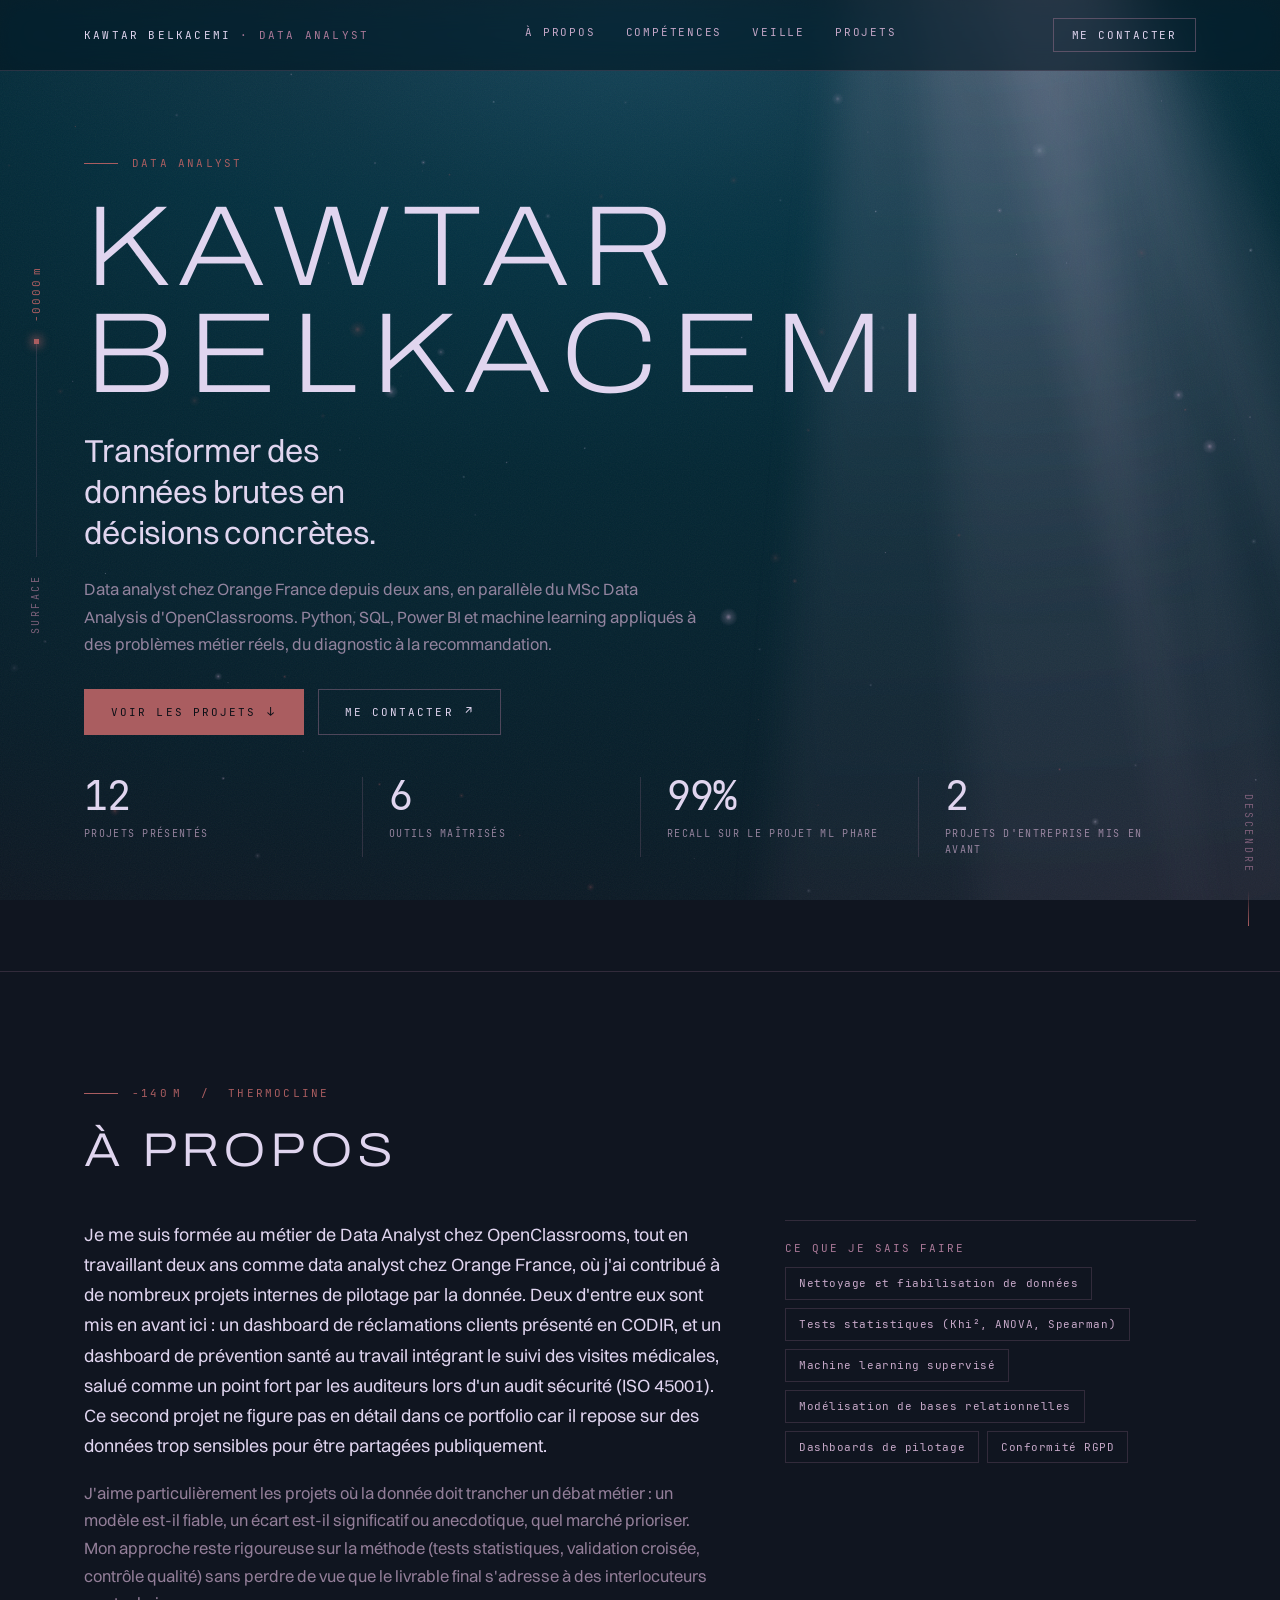
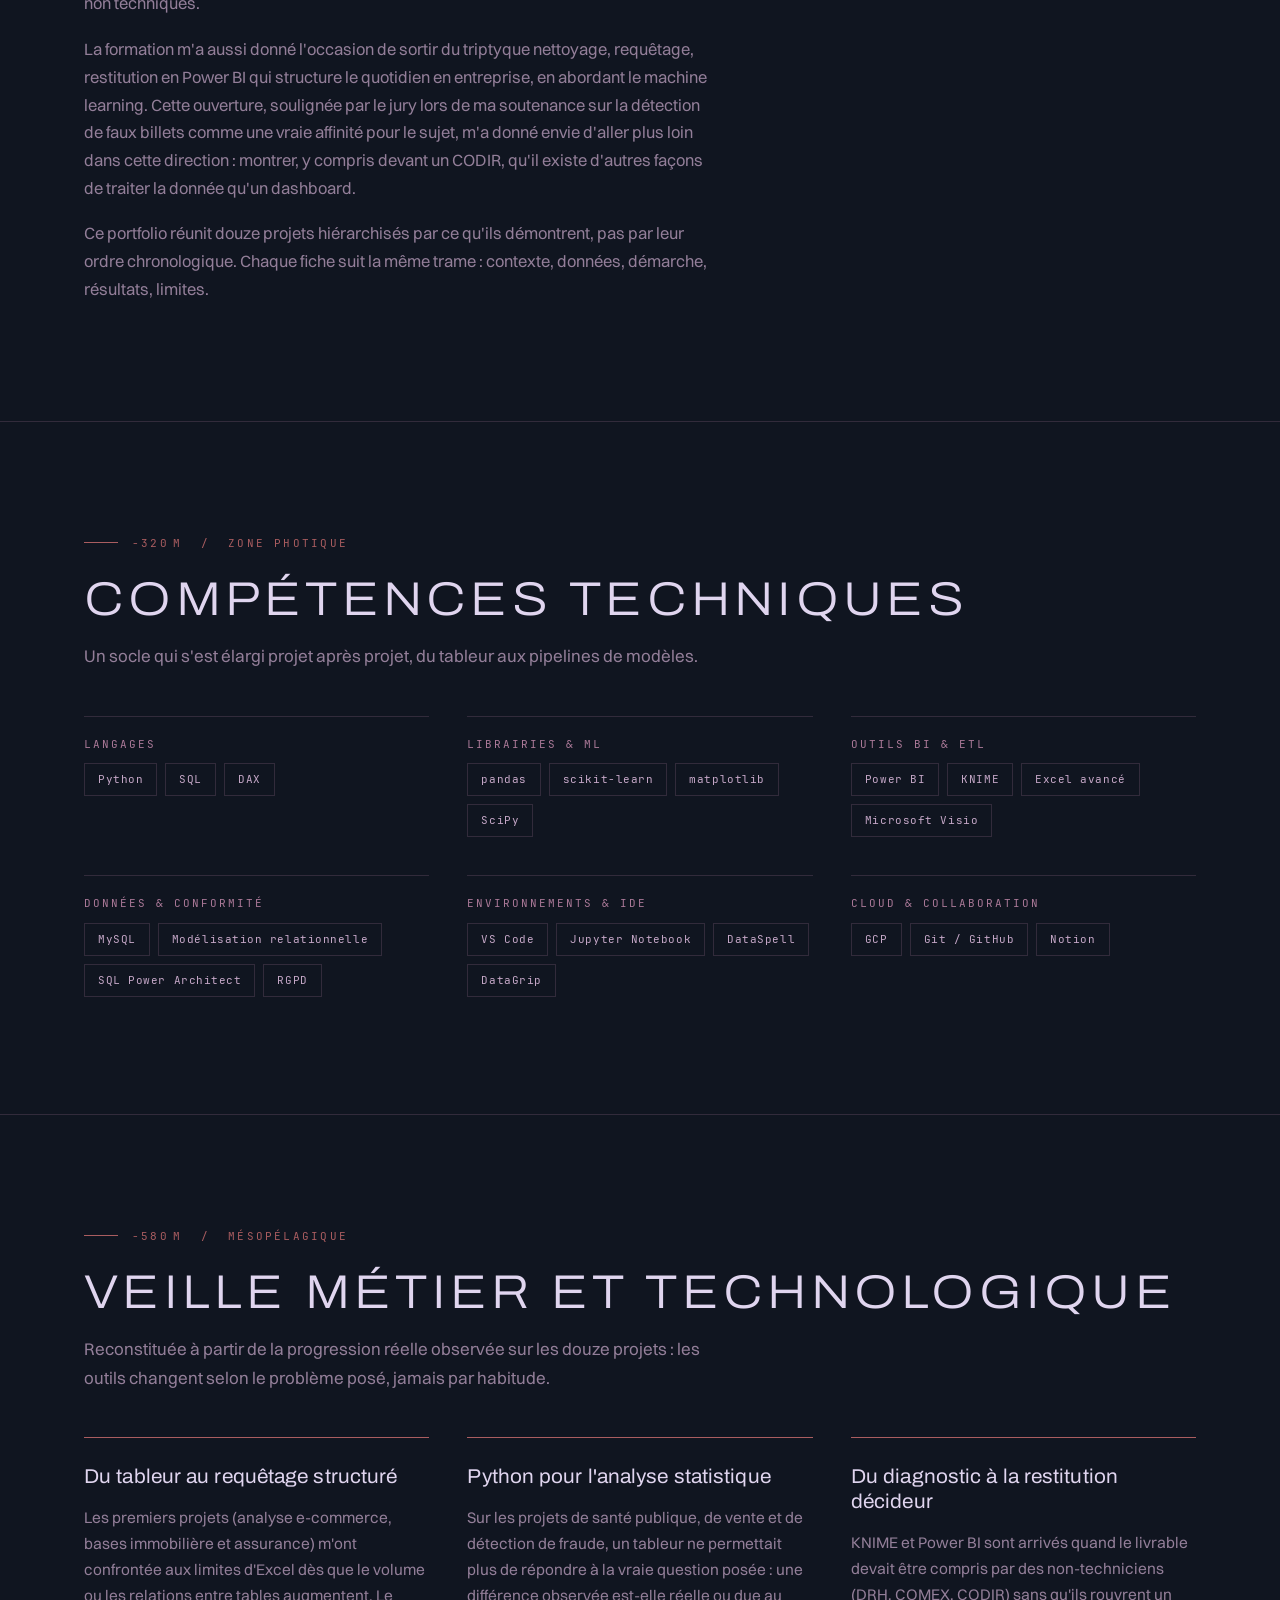
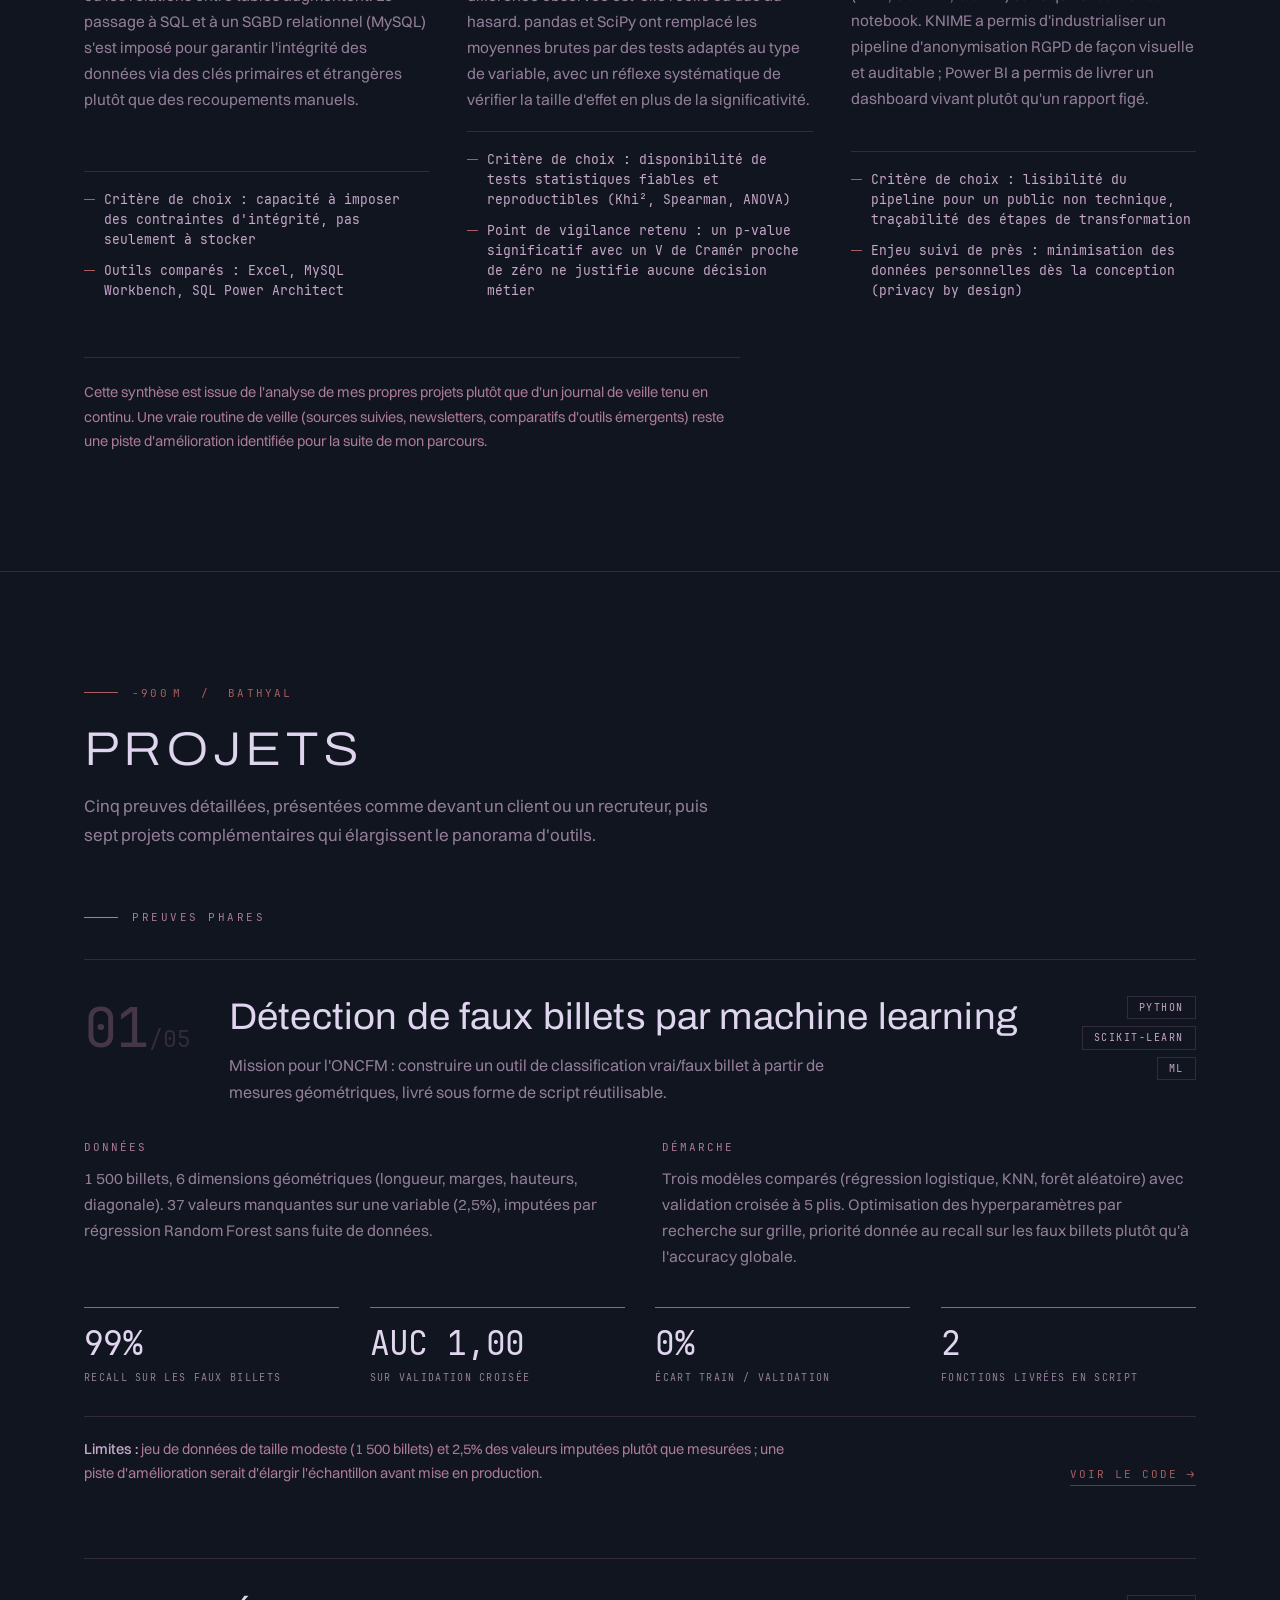
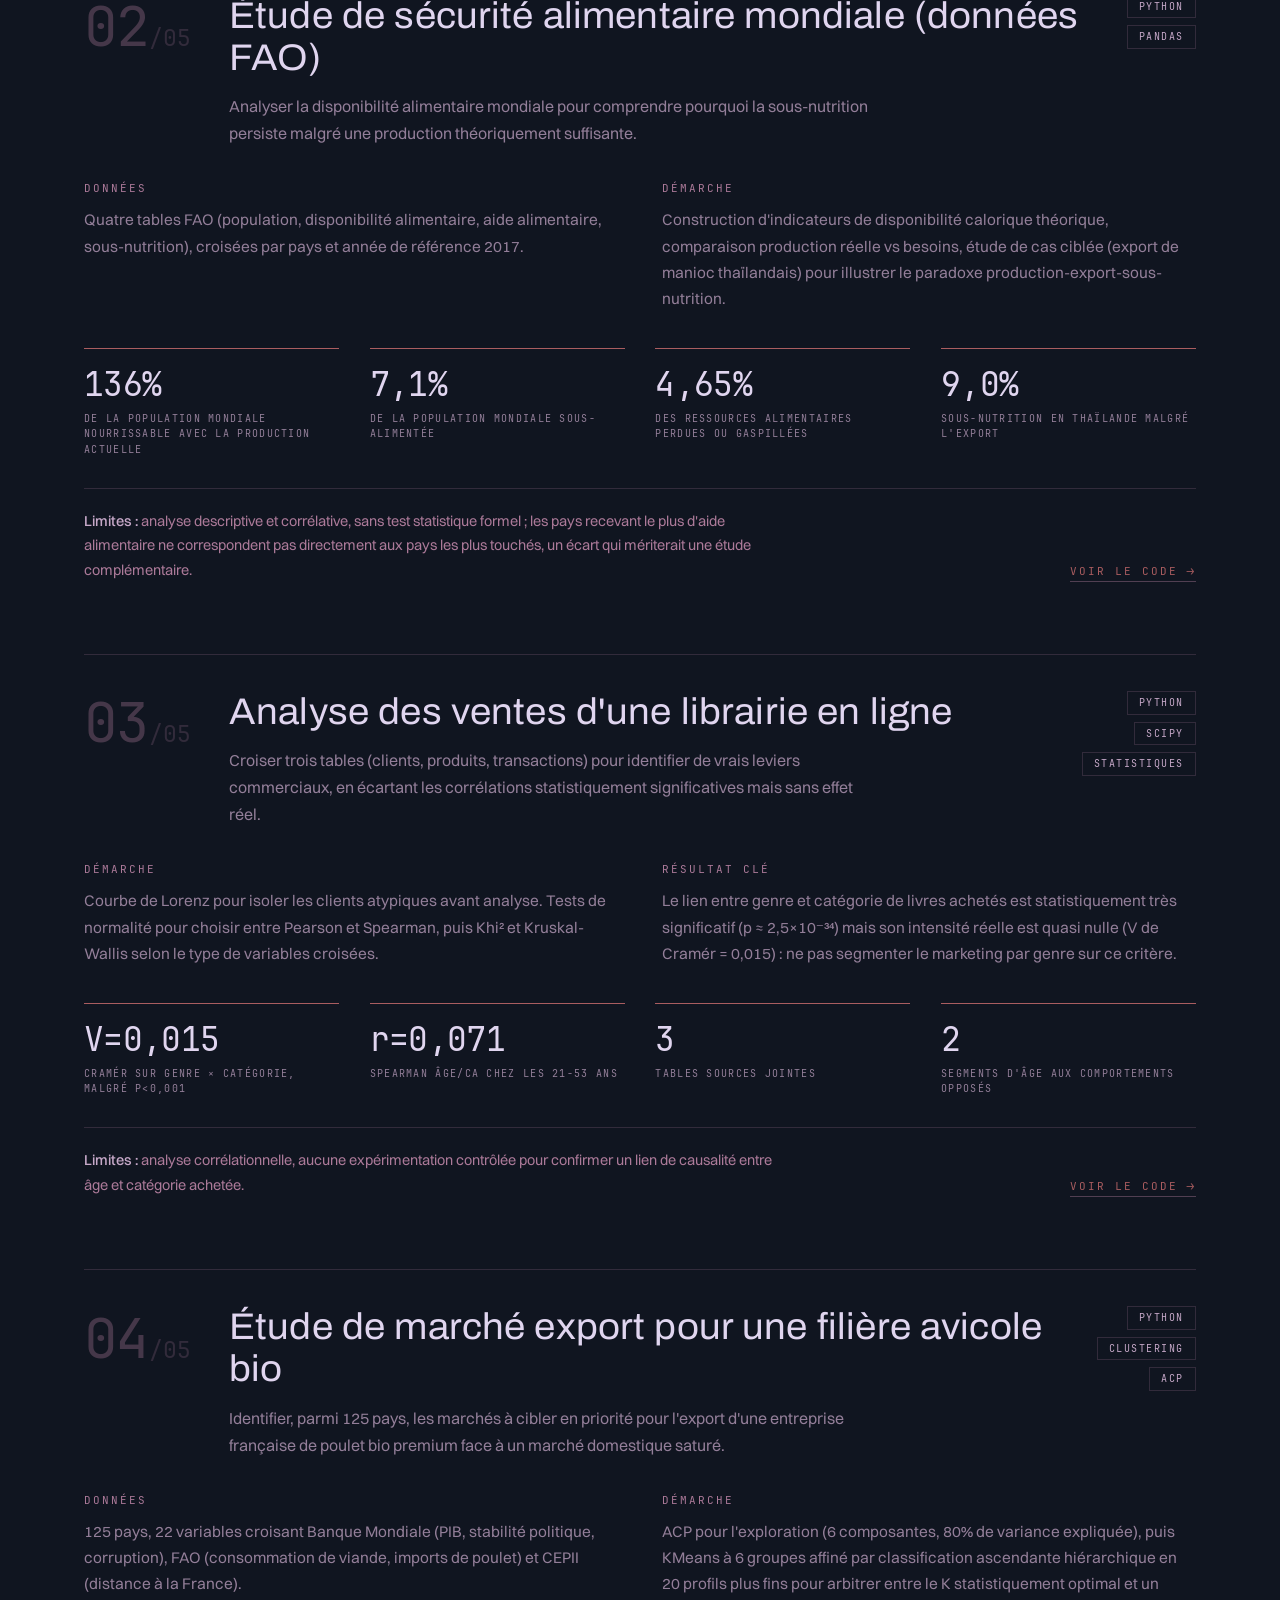
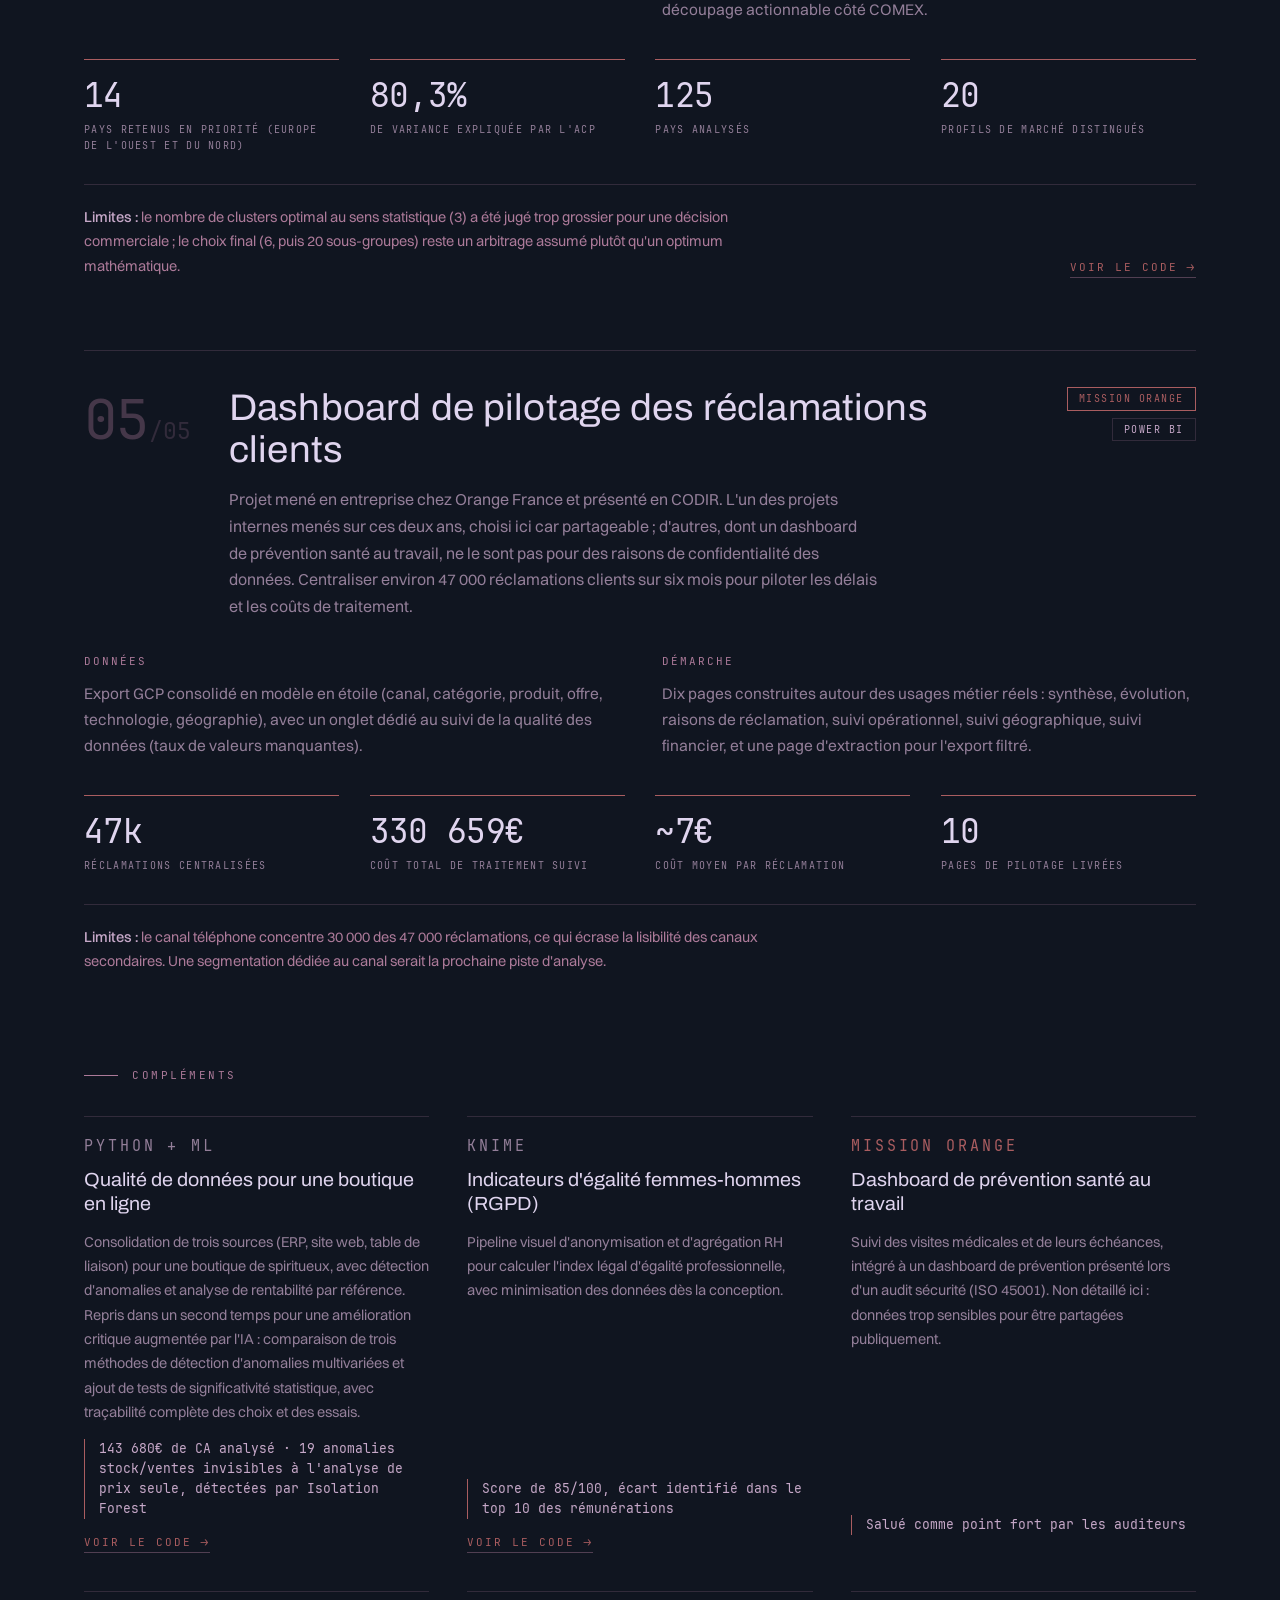
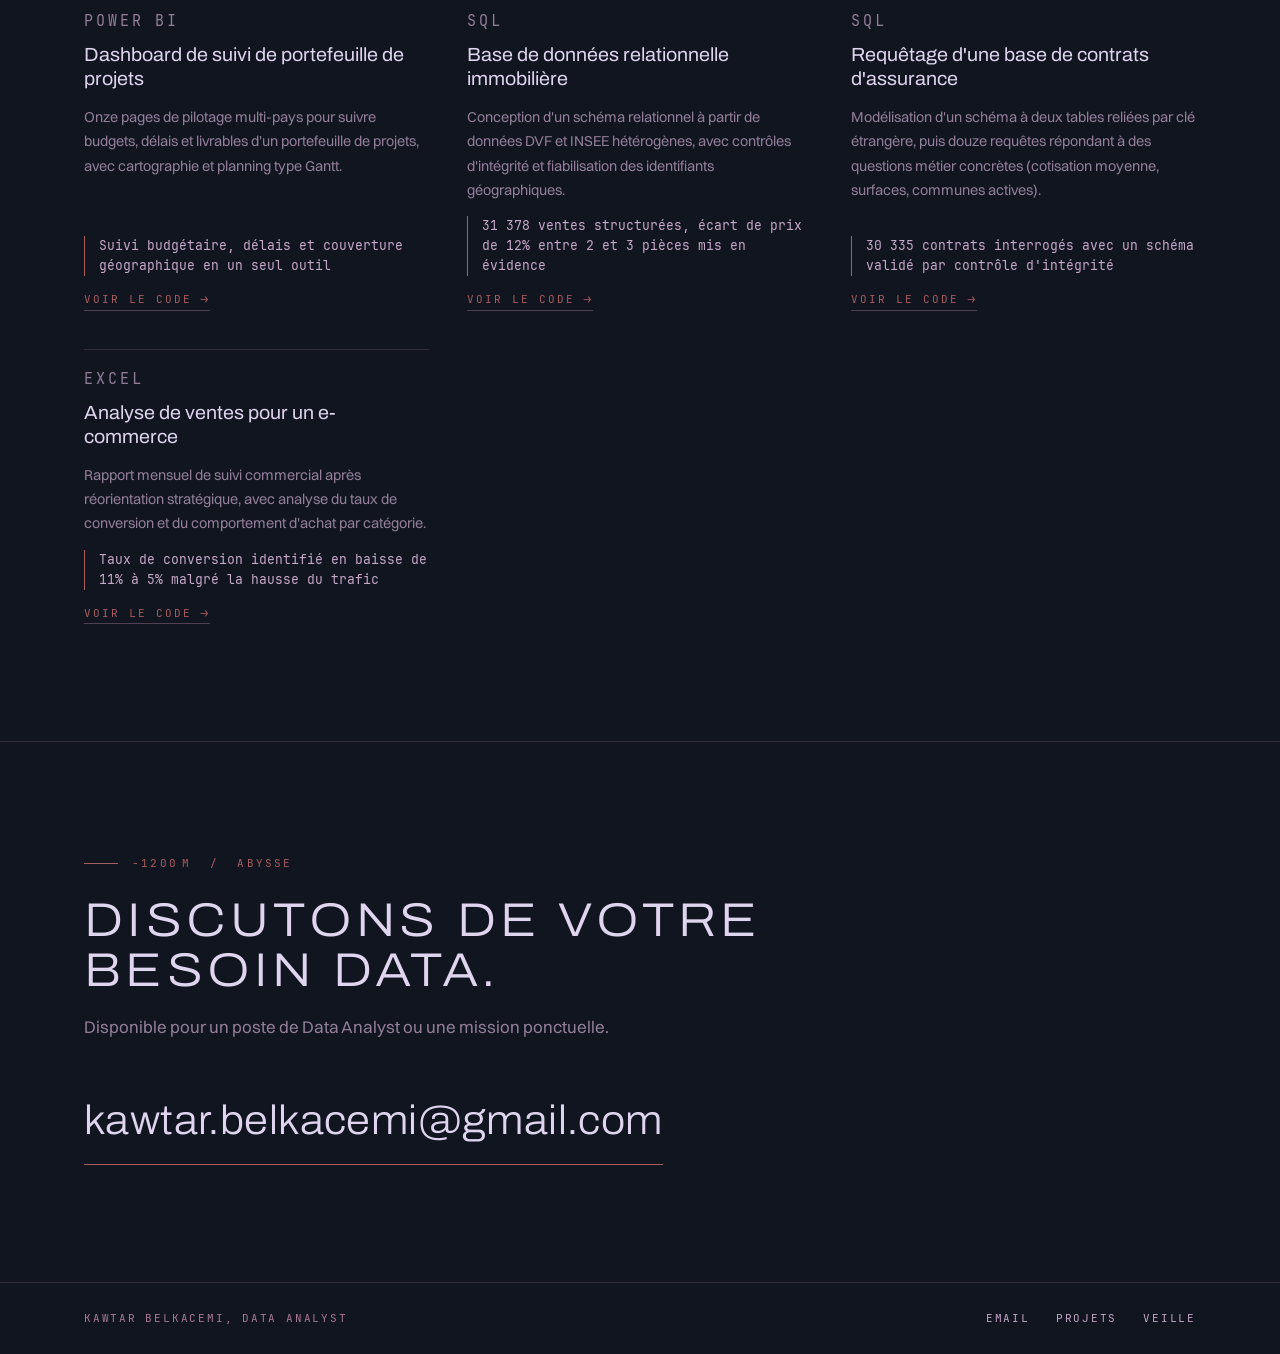
==== index.html @ fd69c5bb "Aligner le decompte : douze projets partout Co-Authored-By: Claude Opus 5 <noreply@anthropic.com>" ====
<!doctype html>
<html lang="fr">
<head>
<meta charset="utf-8">
<meta name="viewport" content="width=device-width, initial-scale=1">
<title>Kawtar Belkacemi — Data Analyst</title>
<meta name="description" content="Portfolio de Kawtar Belkacemi, Data Analyst. Douze projets, de l'analyse exploratoire au machine learning, avec démarche, résultats et veille technologique.">
<meta name="theme-color" content="#032633">
<link rel="preconnect" href="https://fonts.googleapis.com">
<link rel="preconnect" href="https://fonts.gstatic.com" crossorigin>
<link rel="stylesheet" href="https://fonts.googleapis.com/css2?family=Archivo:wdth,wght@62..125,100..900&display=swap">
<link rel="stylesheet" href="style.css">
</head>
<body>

<a class="skip" href="#contenu">Aller au contenu</a>

<canvas id="drift" aria-hidden="true"></canvas>
<div class="veil" aria-hidden="true"></div>

<aside class="rail" aria-hidden="true">
  <span class="rail-depth" id="railDepth">−0000&thinsp;m</span>
  <span class="rail-track"><span class="rail-fill" id="railFill"></span></span>
  <span class="rail-zone" id="railZone">Surface</span>
</aside>

<header class="nav">
  <div class="wrap">
    <a class="brand" href="#top">Kawtar Belkacemi <span>· Data Analyst</span></a>
    <nav class="links" aria-label="Sections">
      <a href="#apropos">À propos</a>
      <a href="#competences">Compétences</a>
      <a href="#veille">Veille</a>
      <a href="#projets">Projets</a>
    </nav>
    <a class="nav-cta" href="mailto:kawtar.belkacemi@gmail.com">Me contacter</a>
  </div>
</header>

<main id="contenu">

  <!-- ————————————————————————————— SURFACE ————————————————————————————— -->
  <section class="hero" id="top" data-depth="0" data-zone="Surface">
    <div class="wrap">
      <p class="eyebrow"><span class="tick"></span>Data Analyst</p>
      <h1>
        <span class="h1-name" aria-hidden="true"><em>Kawtar</em><em>Belkacemi</em></span>
        <span class="sr-only">Kawtar Belkacemi — </span>
        <span class="h1-claim">Transformer des données brutes en décisions concrètes.</span>
      </h1>
      <p class="sub">Data analyst chez Orange France depuis deux ans, en parallèle du MSc Data Analysis d'OpenClassrooms. Python, SQL, Power BI et machine learning appliqués à des problèmes métier réels, du diagnostic à la recommandation.</p>
      <div class="hero-actions">
        <a class="btn-primary" href="#projets">Voir les projets</a>
        <a class="btn-secondary" href="mailto:kawtar.belkacemi@gmail.com">Me contacter</a>
      </div>
      <ul class="hero-meta">
        <li class="stat"><b>12</b><span>Projets présentés</span></li>
        <li class="stat"><b>6</b><span>Outils maîtrisés</span></li>
        <li class="stat"><b>99%</b><span>Recall sur le projet ML phare</span></li>
        <li class="stat"><b>2</b><span>Projets d'entreprise mis en avant</span></li>
      </ul>
    </div>
    <span class="scroll-hint" aria-hidden="true">Descendre</span>
  </section>

  <!-- ————————————————————————————— −140 m ————————————————————————————— -->
  <section id="apropos" data-depth="140" data-zone="Thermocline">
    <div class="wrap">
      <div class="section-head reveal">
        <p class="eyebrow"><span class="tick"></span>−140&thinsp;m &nbsp;/&nbsp; Thermocline</p>
        <h2>À propos</h2>
      </div>
      <div class="about-grid">
        <div class="about-text reveal">
          <p>Je me suis formée au métier de Data Analyst chez OpenClassrooms, tout en travaillant deux ans comme data analyst chez Orange France, où j'ai contribué à de nombreux projets internes de pilotage par la donnée. Deux d'entre eux sont mis en avant ici : un dashboard de réclamations clients présenté en CODIR, et un dashboard de prévention santé au travail intégrant le suivi des visites médicales, salué comme un point fort par les auditeurs lors d'un audit sécurité (ISO 45001). Ce second projet ne figure pas en détail dans ce portfolio car il repose sur des données trop sensibles pour être partagées publiquement.</p>
          <p>J'aime particulièrement les projets où la donnée doit trancher un débat métier : un modèle est-il fiable, un écart est-il significatif ou anecdotique, quel marché prioriser. Mon approche reste rigoureuse sur la méthode (tests statistiques, validation croisée, contrôle qualité) sans perdre de vue que le livrable final s'adresse à des interlocuteurs non techniques.</p>
          <p>La formation m'a aussi donné l'occasion de sortir du triptyque nettoyage, requêtage, restitution en Power BI qui structure le quotidien en entreprise, en abordant le machine learning. Cette ouverture, soulignée par le jury lors de ma soutenance sur la détection de faux billets comme une vraie affinité pour le sujet, m'a donné envie d'aller plus loin dans cette direction : montrer, y compris devant un CODIR, qu'il existe d'autres façons de traiter la donnée qu'un dashboard.</p>
          <p>Ce portfolio réunit douze projets hiérarchisés par ce qu'ils démontrent, pas par leur ordre chronologique. Chaque fiche suit la même trame : contexte, données, démarche, résultats, limites.</p>
        </div>
        <div class="about-aside reveal">
          <h3 class="mono-label">Ce que je sais faire</h3>
          <ul class="tag-list">
            <li>Nettoyage et fiabilisation de données</li>
            <li>Tests statistiques (Khi², ANOVA, Spearman)</li>
            <li>Machine learning supervisé</li>
            <li>Modélisation de bases relationnelles</li>
            <li>Dashboards de pilotage</li>
            <li>Conformité RGPD</li>
          </ul>
        </div>
      </div>
    </div>
  </section>

  <!-- ————————————————————————————— −320 m ————————————————————————————— -->
  <section id="competences" data-depth="320" data-zone="Zone photique">
    <div class="wrap">
      <div class="section-head reveal">
        <p class="eyebrow"><span class="tick"></span>−320&thinsp;m &nbsp;/&nbsp; Zone photique</p>
        <h2>Compétences techniques</h2>
        <p class="lede">Un socle qui s'est élargi projet après projet, du tableur aux pipelines de modèles.</p>
      </div>
      <div class="skill-grid">
        <div class="skill-group reveal">
          <h3 class="mono-label">Langages</h3>
          <ul class="tag-list"><li>Python</li><li>SQL</li><li>DAX</li></ul>
        </div>
        <div class="skill-group reveal">
          <h3 class="mono-label">Librairies &amp; ML</h3>
          <ul class="tag-list"><li>pandas</li><li>scikit-learn</li><li>matplotlib</li><li>SciPy</li></ul>
        </div>
        <div class="skill-group reveal">
          <h3 class="mono-label">Outils BI &amp; ETL</h3>
          <ul class="tag-list"><li>Power BI</li><li>KNIME</li><li>Excel avancé</li><li>Microsoft Visio</li></ul>
        </div>
        <div class="skill-group reveal">
          <h3 class="mono-label">Données &amp; conformité</h3>
          <ul class="tag-list"><li>MySQL</li><li>Modélisation relationnelle</li><li>SQL Power Architect</li><li>RGPD</li></ul>
        </div>
        <div class="skill-group reveal">
          <h3 class="mono-label">Environnements &amp; IDE</h3>
          <ul class="tag-list"><li>VS Code</li><li>Jupyter Notebook</li><li>DataSpell</li><li>DataGrip</li></ul>
        </div>
        <div class="skill-group reveal">
          <h3 class="mono-label">Cloud &amp; collaboration</h3>
          <ul class="tag-list"><li>GCP</li><li>Git / GitHub</li><li>Notion</li></ul>
        </div>
      </div>
    </div>
  </section>

  <!-- ————————————————————————————— −580 m ————————————————————————————— -->
  <section id="veille" data-depth="580" data-zone="Mésopélagique">
    <div class="wrap">
      <div class="section-head reveal">
        <p class="eyebrow"><span class="tick"></span>−580&thinsp;m &nbsp;/&nbsp; Mésopélagique</p>
        <h2>Veille métier et technologique</h2>
        <p class="lede">Reconstituée à partir de la progression réelle observée sur les douze projets : les outils changent selon le problème posé, jamais par habitude.</p>
      </div>
      <div class="veille-grid">
        <article class="veille-card reveal">
          <h3>Du tableur au requêtage structuré</h3>
          <p>Les premiers projets (analyse e-commerce, bases immobilière et assurance) m'ont confrontée aux limites d'Excel dès que le volume ou les relations entre tables augmentent. Le passage à SQL et à un SGBD relationnel (MySQL) s'est imposé pour garantir l'intégrité des données via des clés primaires et étrangères plutôt que des recoupements manuels.</p>
          <ul>
            <li>Critère de choix : capacité à imposer des contraintes d'intégrité, pas seulement à stocker</li>
            <li>Outils comparés : Excel, MySQL Workbench, SQL Power Architect</li>
          </ul>
        </article>
        <article class="veille-card reveal">
          <h3>Python pour l'analyse statistique</h3>
          <p>Sur les projets de santé publique, de vente et de détection de fraude, un tableur ne permettait plus de répondre à la vraie question posée : une différence observée est-elle réelle ou due au hasard. pandas et SciPy ont remplacé les moyennes brutes par des tests adaptés au type de variable, avec un réflexe systématique de vérifier la taille d'effet en plus de la significativité.</p>
          <ul>
            <li>Critère de choix : disponibilité de tests statistiques fiables et reproductibles (Khi², Spearman, ANOVA)</li>
            <li>Point de vigilance retenu : un p-value significatif avec un V de Cramér proche de zéro ne justifie aucune décision métier</li>
          </ul>
        </article>
        <article class="veille-card reveal">
          <h3>Du diagnostic à la restitution décideur</h3>
          <p>KNIME et Power BI sont arrivés quand le livrable devait être compris par des non-techniciens (DRH, COMEX, CODIR) sans qu'ils rouvrent un notebook. KNIME a permis d'industrialiser un pipeline d'anonymisation RGPD de façon visuelle et auditable ; Power BI a permis de livrer un dashboard vivant plutôt qu'un rapport figé.</p>
          <ul>
            <li>Critère de choix : lisibilité du pipeline pour un public non technique, traçabilité des étapes de transformation</li>
            <li>Enjeu suivi de près : minimisation des données personnelles dès la conception (privacy by design)</li>
          </ul>
        </article>
      </div>
      <p class="veille-note reveal">Cette synthèse est issue de l'analyse de mes propres projets plutôt que d'un journal de veille tenu en continu. Une vraie routine de veille (sources suivies, newsletters, comparatifs d'outils émergents) reste une piste d'amélioration identifiée pour la suite de mon parcours.</p>
    </div>
  </section>

  <!-- ————————————————————————————— −900 m ————————————————————————————— -->
  <section id="projets" data-depth="900" data-zone="Bathyal">
    <div class="wrap">
      <div class="section-head reveal">
        <p class="eyebrow"><span class="tick"></span>−900&thinsp;m &nbsp;/&nbsp; Bathyal</p>
        <h2>Projets</h2>
        <p class="lede">Cinq preuves détaillées, présentées comme devant un client ou un recruteur, puis sept projets complémentaires qui élargissent le panorama d'outils.</p>
      </div>

      <p class="tier-label reveal"><span class="tick"></span>Preuves phares</p>

      <!-- P12 -->
      <article class="proof reveal">
        <header class="proof-head">
          <p class="proof-index">01<span>/05</span></p>
          <div class="proof-title">
            <h3>Détection de faux billets par machine learning</h3>
            <p class="ctx">Mission pour l'ONCFM : construire un outil de classification vrai/faux billet à partir de mesures géométriques, livré sous forme de script réutilisable.</p>
          </div>
          <ul class="badges">
            <li>Python</li><li>scikit-learn</li><li>ML</li>
          </ul>
        </header>
        <div class="proof-body">
          <div class="proof-col">
            <h4 class="mono-label">Données</h4>
            <p>1 500 billets, 6 dimensions géométriques (longueur, marges, hauteurs, diagonale). 37 valeurs manquantes sur une variable (2,5%), imputées par régression Random Forest sans fuite de données.</p>
          </div>
          <div class="proof-col">
            <h4 class="mono-label">Démarche</h4>
            <p>Trois modèles comparés (régression logistique, KNN, forêt aléatoire) avec validation croisée à 5 plis. Optimisation des hyperparamètres par recherche sur grille, priorité donnée au recall sur les faux billets plutôt qu'à l'accuracy globale.</p>
          </div>
        </div>
        <ul class="stat-row">
          <li class="stat"><b>99%</b><span>Recall sur les faux billets</span></li>
          <li class="stat"><b>AUC 1,00</b><span>Sur validation croisée</span></li>
          <li class="stat"><b>0%</b><span>Écart train / validation</span></li>
          <li class="stat"><b>2</b><span>Fonctions livrées en script</span></li>
        </ul>
        <footer class="proof-foot">
          <p class="limits-line"><strong>Limites :</strong> jeu de données de taille modeste (1 500 billets) et 2,5% des valeurs imputées plutôt que mesurées ; une piste d'amélioration serait d'élargir l'échantillon avant mise en production.</p>
          <a class="code-link" href="https://github.com/ArtemisKaldwin/data-analyst-projects/tree/main/p12-detection-faux-billets" target="_blank" rel="noopener">Voir le code</a>
        </footer>
      </article>

      <!-- P4 -->
      <article class="proof reveal">
        <header class="proof-head">
          <p class="proof-index">02<span>/05</span></p>
          <div class="proof-title">
            <h3>Étude de sécurité alimentaire mondiale (données FAO)</h3>
            <p class="ctx">Analyser la disponibilité alimentaire mondiale pour comprendre pourquoi la sous-nutrition persiste malgré une production théoriquement suffisante.</p>
          </div>
          <ul class="badges">
            <li>Python</li><li>pandas</li>
          </ul>
        </header>
        <div class="proof-body">
          <div class="proof-col">
            <h4 class="mono-label">Données</h4>
            <p>Quatre tables FAO (population, disponibilité alimentaire, aide alimentaire, sous-nutrition), croisées par pays et année de référence 2017.</p>
          </div>
          <div class="proof-col">
            <h4 class="mono-label">Démarche</h4>
            <p>Construction d'indicateurs de disponibilité calorique théorique, comparaison production réelle vs besoins, étude de cas ciblée (export de manioc thaïlandais) pour illustrer le paradoxe production-export-sous-nutrition.</p>
          </div>
        </div>
        <ul class="stat-row">
          <li class="stat"><b>136%</b><span>De la population mondiale nourrissable avec la production actuelle</span></li>
          <li class="stat"><b>7,1%</b><span>De la population mondiale sous-alimentée</span></li>
          <li class="stat"><b>4,65%</b><span>Des ressources alimentaires perdues ou gaspillées</span></li>
          <li class="stat"><b>9,0%</b><span>Sous-nutrition en Thaïlande malgré l'export</span></li>
        </ul>
        <footer class="proof-foot">
          <p class="limits-line"><strong>Limites :</strong> analyse descriptive et corrélative, sans test statistique formel ; les pays recevant le plus d'aide alimentaire ne correspondent pas directement aux pays les plus touchés, un écart qui mériterait une étude complémentaire.</p>
          <a class="code-link" href="https://github.com/ArtemisKaldwin/data-analyst-projects/tree/main/p04-etude-sante-publique" target="_blank" rel="noopener">Voir le code</a>
        </footer>
      </article>

      <!-- P9 -->
      <article class="proof reveal">
        <header class="proof-head">
          <p class="proof-index">03<span>/05</span></p>
          <div class="proof-title">
            <h3>Analyse des ventes d'une librairie en ligne</h3>
            <p class="ctx">Croiser trois tables (clients, produits, transactions) pour identifier de vrais leviers commerciaux, en écartant les corrélations statistiquement significatives mais sans effet réel.</p>
          </div>
          <ul class="badges">
            <li>Python</li><li>SciPy</li><li>Statistiques</li>
          </ul>
        </header>
        <div class="proof-body">
          <div class="proof-col">
            <h4 class="mono-label">Démarche</h4>
            <p>Courbe de Lorenz pour isoler les clients atypiques avant analyse. Tests de normalité pour choisir entre Pearson et Spearman, puis Khi² et Kruskal-Wallis selon le type de variables croisées.</p>
          </div>
          <div class="proof-col">
            <h4 class="mono-label">Résultat clé</h4>
            <p>Le lien entre genre et catégorie de livres achetés est statistiquement très significatif (p ≈ 2,5×10⁻³⁴) mais son intensité réelle est quasi nulle (V de Cramér = 0,015) : ne pas segmenter le marketing par genre sur ce critère.</p>
          </div>
        </div>
        <ul class="stat-row">
          <li class="stat"><b>V=0,015</b><span>Cramér sur genre × catégorie, malgré p&lt;0,001</span></li>
          <li class="stat"><b>r=0,071</b><span>Spearman âge/CA chez les 21-53 ans</span></li>
          <li class="stat"><b>3</b><span>Tables sources jointes</span></li>
          <li class="stat"><b>2</b><span>Segments d'âge aux comportements opposés</span></li>
        </ul>
        <footer class="proof-foot">
          <p class="limits-line"><strong>Limites :</strong> analyse corrélationnelle, aucune expérimentation contrôlée pour confirmer un lien de causalité entre âge et catégorie achetée.</p>
          <a class="code-link" href="https://github.com/ArtemisKaldwin/data-analyst-projects/tree/main/p09-ventes-librairie" target="_blank" rel="noopener">Voir le code</a>
        </footer>
      </article>

      <!-- P11 -->
      <article class="proof reveal">
        <header class="proof-head">
          <p class="proof-index">04<span>/05</span></p>
          <div class="proof-title">
            <h3>Étude de marché export pour une filière avicole bio</h3>
            <p class="ctx">Identifier, parmi 125 pays, les marchés à cibler en priorité pour l'export d'une entreprise française de poulet bio premium face à un marché domestique saturé.</p>
          </div>
          <ul class="badges">
            <li>Python</li><li>Clustering</li><li>ACP</li>
          </ul>
        </header>
        <div class="proof-body">
          <div class="proof-col">
            <h4 class="mono-label">Données</h4>
            <p>125 pays, 22 variables croisant Banque Mondiale (PIB, stabilité politique, corruption), FAO (consommation de viande, imports de poulet) et CEPII (distance à la France).</p>
          </div>
          <div class="proof-col">
            <h4 class="mono-label">Démarche</h4>
            <p>ACP pour l'exploration (6 composantes, 80% de variance expliquée), puis KMeans à 6 groupes affiné par classification ascendante hiérarchique en 20 profils plus fins pour arbitrer entre le K statistiquement optimal et un découpage actionnable côté COMEX.</p>
          </div>
        </div>
        <ul class="stat-row">
          <li class="stat"><b>14</b><span>Pays retenus en priorité (Europe de l'Ouest et du Nord)</span></li>
          <li class="stat"><b>80,3%</b><span>De variance expliquée par l'ACP</span></li>
          <li class="stat"><b>125</b><span>Pays analysés</span></li>
          <li class="stat"><b>20</b><span>Profils de marché distingués</span></li>
        </ul>
        <footer class="proof-foot">
          <p class="limits-line"><strong>Limites :</strong> le nombre de clusters optimal au sens statistique (3) a été jugé trop grossier pour une décision commerciale ; le choix final (6, puis 20 sous-groupes) reste un arbitrage assumé plutôt qu'un optimum mathématique.</p>
          <a class="code-link" href="https://github.com/ArtemisKaldwin/data-analyst-projects/tree/main/p11-etude-marche-export" target="_blank" rel="noopener">Voir le code</a>
        </footer>
      </article>

      <!-- P10 -->
      <article class="proof reveal">
        <header class="proof-head">
          <p class="proof-index">05<span>/05</span></p>
          <div class="proof-title">
            <h3>Dashboard de pilotage des réclamations clients</h3>
            <p class="ctx">Projet mené en entreprise chez Orange France et présenté en CODIR. L'un des projets internes menés sur ces deux ans, choisi ici car partageable ; d'autres, dont un dashboard de prévention santé au travail, ne le sont pas pour des raisons de confidentialité des données. Centraliser environ 47 000 réclamations clients sur six mois pour piloter les délais et les coûts de traitement.</p>
          </div>
          <ul class="badges">
            <li class="pro">Mission Orange</li><li>Power BI</li>
          </ul>
        </header>
        <div class="proof-body">
          <div class="proof-col">
            <h4 class="mono-label">Données</h4>
            <p>Export GCP consolidé en modèle en étoile (canal, catégorie, produit, offre, technologie, géographie), avec un onglet dédié au suivi de la qualité des données (taux de valeurs manquantes).</p>
          </div>
          <div class="proof-col">
            <h4 class="mono-label">Démarche</h4>
            <p>Dix pages construites autour des usages métier réels : synthèse, évolution, raisons de réclamation, suivi opérationnel, suivi géographique, suivi financier, et une page d'extraction pour l'export filtré.</p>
          </div>
        </div>
        <ul class="stat-row">
          <li class="stat"><b>47k</b><span>Réclamations centralisées</span></li>
          <li class="stat"><b>330 659€</b><span>Coût total de traitement suivi</span></li>
          <li class="stat"><b>~7€</b><span>Coût moyen par réclamation</span></li>
          <li class="stat"><b>10</b><span>Pages de pilotage livrées</span></li>
        </ul>
        <footer class="proof-foot">
          <p class="limits-line"><strong>Limites :</strong> le canal téléphone concentre 30 000 des 47 000 réclamations, ce qui écrase la lisibilité des canaux secondaires. Une segmentation dédiée au canal serait la prochaine piste d'analyse.</p>
        </footer>
      </article>

      <p class="tier-label reveal" style="margin-top:96px"><span class="tick"></span>Compléments</p>

      <div class="compact-grid">

        <article class="compact reveal">
          <p class="compact-tool">Python + ML</p>
          <h4>Qualité de données pour une boutique en ligne</h4>
          <p>Consolidation de trois sources (ERP, site web, table de liaison) pour une boutique de spiritueux, avec détection d'anomalies et analyse de rentabilité par référence. Repris dans un second temps pour une amélioration critique augmentée par l'IA : comparaison de trois méthodes de détection d'anomalies multivariées et ajout de tests de significativité statistique, avec traçabilité complète des choix et des essais.</p>
          <p class="kpi">143 680€ de CA analysé · 19 anomalies stock/ventes invisibles à l'analyse de prix seule, détectées par Isolation Forest</p>
          <a class="code-link" href="https://github.com/ArtemisKaldwin/data-analyst-projects/tree/main/p06-qualite-donnees-boutique" target="_blank" rel="noopener">Voir le code</a>
        </article>

        <article class="compact reveal">
          <p class="compact-tool">KNIME</p>
          <h4>Indicateurs d'égalité femmes-hommes (RGPD)</h4>
          <p>Pipeline visuel d'anonymisation et d'agrégation RH pour calculer l'index légal d'égalité professionnelle, avec minimisation des données dès la conception.</p>
          <p class="kpi">Score de 85/100, écart identifié dans le top 10 des rémunérations</p>
          <a class="code-link" href="https://github.com/ArtemisKaldwin/data-analyst-projects/tree/main/p08-egalite-fh-rgpd" target="_blank" rel="noopener">Voir le code</a>
        </article>

        <article class="compact reveal">
          <p class="compact-tool pro">Mission Orange</p>
          <h4>Dashboard de prévention santé au travail</h4>
          <p>Suivi des visites médicales et de leurs échéances, intégré à un dashboard de prévention présenté lors d'un audit sécurité (ISO 45001). Non détaillé ici : données trop sensibles pour être partagées publiquement.</p>
          <p class="kpi">Salué comme point fort par les auditeurs</p>
        </article>

        <article class="compact reveal">
          <p class="compact-tool">Power BI</p>
          <h4>Dashboard de suivi de portefeuille de projets</h4>
          <p>Onze pages de pilotage multi-pays pour suivre budgets, délais et livrables d'un portefeuille de projets, avec cartographie et planning type Gantt.</p>
          <p class="kpi">Suivi budgétaire, délais et couverture géographique en un seul outil</p>
          <a class="code-link" href="https://github.com/ArtemisKaldwin/data-analyst-projects/tree/main/p07-dashboard-portefeuille-projets" target="_blank" rel="noopener">Voir le code</a>
        </article>

        <article class="compact reveal">
          <p class="compact-tool">SQL</p>
          <h4>Base de données relationnelle immobilière</h4>
          <p>Conception d'un schéma relationnel à partir de données DVF et INSEE hétérogènes, avec contrôles d'intégrité et fiabilisation des identifiants géographiques.</p>
          <p class="kpi">31 378 ventes structurées, écart de prix de 12% entre 2 et 3 pièces mis en évidence</p>
          <a class="code-link" href="https://github.com/ArtemisKaldwin/data-analyst-projects/tree/main/p05-base-immobiliere-sql" target="_blank" rel="noopener">Voir le code</a>
        </article>

        <article class="compact reveal">
          <p class="compact-tool">SQL</p>
          <h4>Requêtage d'une base de contrats d'assurance</h4>
          <p>Modélisation d'un schéma à deux tables reliées par clé étrangère, puis douze requêtes répondant à des questions métier concrètes (cotisation moyenne, surfaces, communes actives).</p>
          <p class="kpi">30 335 contrats interrogés avec un schéma validé par contrôle d'intégrité</p>
          <a class="code-link" href="https://github.com/ArtemisKaldwin/data-analyst-projects/tree/main/p03-requetage-sql-assurance" target="_blank" rel="noopener">Voir le code</a>
        </article>

        <article class="compact reveal">
          <p class="compact-tool">Excel</p>
          <h4>Analyse de ventes pour un e-commerce</h4>
          <p>Rapport mensuel de suivi commercial après réorientation stratégique, avec analyse du taux de conversion et du comportement d'achat par catégorie.</p>
          <p class="kpi">Taux de conversion identifié en baisse de 11% à 5% malgré la hausse du trafic</p>
          <a class="code-link" href="https://github.com/ArtemisKaldwin/data-analyst-projects/tree/main/p02-analyse-ventes-ecommerce" target="_blank" rel="noopener">Voir le code</a>
        </article>

      </div>
    </div>
  </section>

  <!-- ————————————————————————————— −1200 m ————————————————————————————— -->
  <section id="contact" data-depth="1200" data-zone="Abysse">
    <div class="wrap">
      <div class="contact-box reveal">
        <p class="eyebrow"><span class="tick"></span>−1200&thinsp;m &nbsp;/&nbsp; Abysse</p>
        <h2>Discutons de votre besoin data.</h2>
        <p class="lede">Disponible pour un poste de Data Analyst ou une mission ponctuelle.</p>
        <a class="mail-link" href="mailto:kawtar.belkacemi@gmail.com">kawtar.belkacemi@gmail.com</a>
      </div>
    </div>
  </section>

</main>

<footer>
  <div class="wrap">
    <p>Kawtar Belkacemi, Data Analyst</p>
    <div class="foot-links">
      <a href="mailto:kawtar.belkacemi@gmail.com">Email</a>
      <a href="#projets">Projets</a>
      <a href="#veille">Veille</a>
    </div>
  </div>
</footer>

<script src="script.js"></script>
</body>
</html>
---- style.css ----
/* ============================================================================
   Kawtar Belkacemi — Data Analyst
   Direction « Immersion / Descente » : le scroll est une plongée.
   Palette imposée : Daintree, Corbeau, Japan Blush, Tea Towel,
                     Wonder Wish, Italian Villa, Catawba.
   ========================================================================== */

/* ---------- Polices auto-hébergées ---------- */
@font-face{font-family:'Switzer';src:url('fonts/Switzer-Regular.woff2') format('woff2');font-weight:400;font-style:normal;font-display:swap}
@font-face{font-family:'Switzer';src:url('fonts/Switzer-Medium.woff2') format('woff2');font-weight:500;font-style:normal;font-display:swap}
@font-face{font-family:'Switzer';src:url('fonts/Switzer-Semibold.woff2') format('woff2');font-weight:600;font-style:normal;font-display:swap}
@font-face{font-family:'Switzer';src:url('fonts/Switzer-Bold.woff2') format('woff2');font-weight:700;font-style:normal;font-display:swap}
@font-face{font-family:'JetBrains Mono';src:url('fonts/JetBrainsMono-Regular.woff2') format('woff2');font-weight:400;font-style:normal;font-display:swap}

:root{
  /* Palette */
  --surface-water:#032633;
  --abyss:#101520;
  --foam:#E0D5EF;
  --silt:#C6A8C8;
  --anemone:#AC7A99;
  --coral:#AA5D60;
  --rust:#733540;

  /* Dérivées */
  --hairline:rgba(172,122,153,.22);
  --hairline-strong:rgba(172,122,153,.42);
  --silt-dim:rgba(198,168,200,.72);

  /* Typo */
  --display:'Archivo','Switzer',system-ui,sans-serif;
  --body:'Switzer',system-ui,-apple-system,sans-serif;
  --mono:'JetBrains Mono',ui-monospace,SFMono-Regular,Menlo,monospace;

  /* Mise en page */
  --wrap:1240px;
  --gutter:clamp(22px,5vw,72px);

  /* Progression de plongée, 0 en surface → 1 dans l'abysse (pilotée en JS) */
  --dive:0;

  color-scheme:dark;
}

*,*::before,*::after{box-sizing:border-box}

html{
  scroll-behavior:smooth;
  scroll-padding-top:96px;
  -webkit-text-size-adjust:100%;
}

body{
  margin:0;
  background:var(--abyss);
  color:var(--foam);
  font-family:var(--body);
  font-size:16.5px;
  line-height:1.68;
  -webkit-font-smoothing:antialiased;
}

/* ---------- Fond de plongée ---------- */
#drift{
  position:fixed;
  inset:0;
  width:100%;
  height:100%;
  z-index:-1;
  pointer-events:none;
}

.veil{
  position:fixed;
  inset:0;
  z-index:-2;
  pointer-events:none;
  background:
    radial-gradient(115% 72% at 50% -12%, rgba(115,53,64,.22) 0%, rgba(115,53,64,0) 55%),
    radial-gradient(145% 115% at 50% 0%, #07485e 0%, #043445 20%, #032633 46%, #071d29 76%, #101520 100%);
  opacity:calc(1 - .82 * var(--dive));
}

/* Grain — sépare le premium du plat, sans jamais se remarquer */
.veil::after{
  content:"";
  position:absolute;
  inset:0;
  opacity:.055;
  background-image:url("data:image/svg+xml,%3Csvg xmlns='http://www.w3.org/2000/svg' width='180' height='180'%3E%3Cfilter id='n'%3E%3CfeTurbulence type='fractalNoise' baseFrequency='.85' numOctaves='3'/%3E%3C/filter%3E%3Crect width='180' height='180' filter='url(%23n)'/%3E%3C/svg%3E");
}

/* ---------- Utilitaires ---------- */
.wrap{max-width:var(--wrap);margin:0 auto;padding:0 var(--gutter)}

.sr-only{
  position:absolute;width:1px;height:1px;padding:0;margin:-1px;
  overflow:hidden;clip:rect(0 0 0 0);white-space:nowrap;border:0;
}

.skip{
  position:absolute;left:-9999px;top:0;z-index:200;
  background:var(--coral);color:var(--abyss);
  padding:12px 20px;font:400 12px/1 var(--mono);text-decoration:none;
}
.skip:focus{left:16px;top:16px}

:focus-visible{outline:2px solid var(--coral);outline-offset:3px}

.mono-label{
  font:400 10.5px/1 var(--mono);
  letter-spacing:.19em;
  text-transform:uppercase;
  color:var(--anemone);
  margin:0 0 14px;
}

.eyebrow{
  display:flex;align-items:center;gap:14px;
  font:400 10.5px/1 var(--mono);
  letter-spacing:.21em;
  text-transform:uppercase;
  color:var(--coral);
  margin:0 0 26px;
}
.tick{display:inline-block;width:34px;height:1px;background:var(--coral);flex:none}

.lede{
  color:var(--silt-dim);
  font-size:17px;
  max-width:66ch;
  margin:18px 0 0;
}

/* ---------- Rail de profondeur ---------- */
.rail{
  position:fixed;
  left:clamp(18px,2.1vw,40px);
  top:0;
  height:100vh;
  z-index:5;
  display:flex;
  flex-direction:column;
  align-items:center;
  justify-content:center;
  gap:18px;
  pointer-events:none;
}
.rail-depth,.rail-zone{
  writing-mode:vertical-rl;
  transform:rotate(180deg);
  font-family:var(--mono);
  white-space:nowrap;
}
.rail-depth{font-size:11px;letter-spacing:.16em;color:var(--coral)}
.rail-zone{font-size:9.5px;letter-spacing:.26em;text-transform:uppercase;color:rgba(172,122,153,.7)}
.rail-track{
  position:relative;
  width:1px;
  height:24vh;
  background:rgba(172,122,153,.2);
}
.rail-fill{
  position:absolute;top:0;left:0;
  width:1px;
  height:calc(var(--dive) * 100%);
  background:var(--coral);
}
.rail-fill::after{
  content:"";position:absolute;bottom:-3px;left:-2px;
  width:5px;height:5px;background:var(--coral);
  box-shadow:0 0 10px 2px rgba(170,93,96,.75);
}
@media (max-width:1180px){.rail{display:none}}

/* ---------- Navigation ---------- */
.nav{
  position:sticky;top:0;z-index:20;
  background:rgba(6,22,31,.62);
  backdrop-filter:blur(14px) saturate(130%);
  -webkit-backdrop-filter:blur(14px) saturate(130%);
  border-bottom:1px solid var(--hairline);
}
.nav .wrap{
  display:flex;align-items:center;justify-content:space-between;gap:24px;
  height:70px;
}
.brand{
  font:400 11px/1 var(--mono);
  letter-spacing:.2em;
  text-transform:uppercase;
  color:var(--foam);
  text-decoration:none;
  white-space:nowrap;
}
.brand span{color:var(--anemone)}

.links{display:flex;gap:30px}
.links a{
  position:relative;
  font:400 10.5px/1 var(--mono);
  letter-spacing:.17em;
  text-transform:uppercase;
  color:var(--silt);
  text-decoration:none;
  padding-bottom:5px;
  transition:color .25s ease;
}
.links a::after{
  content:"";position:absolute;left:0;bottom:0;
  width:0;height:1px;background:var(--coral);
  transition:width .3s cubic-bezier(.2,.7,.2,1);
}
.links a:hover{color:var(--foam)}
.links a:hover::after{width:100%}
.links a.current{color:var(--foam)}
.links a.current::after{width:100%}

.nav-cta{
  font:400 10.5px/1 var(--mono);
  letter-spacing:.17em;
  text-transform:uppercase;
  color:var(--foam);
  text-decoration:none;
  border:1px solid var(--hairline-strong);
  padding:11px 18px;
  white-space:nowrap;
  transition:background .3s ease,color .3s ease,border-color .3s ease;
}
.nav-cta:hover{background:var(--coral);border-color:var(--coral);color:var(--abyss)}

@media (max-width:860px){
  .links{display:none}
  .nav .wrap{height:62px}
}
/* Sur mobile, la marque et l'appel à l'action ne peuvent pas rester côte à côte
   à pleine taille : les deux sont en white-space:nowrap et poussaient la page. */
@media (max-width:560px){
  .nav .wrap{height:56px;gap:12px}
  .brand{font-size:10px;letter-spacing:.13em}
  .brand span{display:none}
  .nav-cta{padding:9px 12px;font-size:9.5px;letter-spacing:.11em}
}

/* ---------- Sections ---------- */
main{position:relative;z-index:1}

section{padding:clamp(92px,13vh,170px) 0;position:relative}
section:not(.hero)::before{
  content:"";
  position:absolute;top:0;left:0;right:0;
  height:1px;background:var(--hairline);
}

h2{
  font-family:var(--display);
  font-variation-settings:'wdth' 112;
  font-weight:300;
  font-size:clamp(27px,3.7vw,50px);
  letter-spacing:.09em;
  text-transform:uppercase;
  line-height:1.06;
  color:var(--foam);
  margin:0;
}

h3,h4{font-family:var(--display);font-variation-settings:'wdth' 104;font-weight:400;color:var(--foam)}

p{margin:0 0 18px}
p:last-child{margin-bottom:0}

a{color:var(--foam)}

/* ---------- Héro ---------- */
.hero{
  min-height:100svh;
  display:flex;
  flex-direction:column;
  justify-content:center;
  padding-top:clamp(60px,9vh,88px);
  padding-bottom:clamp(86px,12vh,112px);
}
.hero::before{display:none}

.hero h1{margin:0}

.h1-name{
  display:block;
  font-family:var(--display);
  font-variation-settings:'wdth' 116;
  font-weight:200;
  font-size:clamp(38px,9.4vw,114px);
  letter-spacing:clamp(.09em,.85vw,.19em);
  text-transform:uppercase;
  line-height:.94;
  color:var(--foam);
  margin-bottom:clamp(15px,2.5vh,26px);
}
.h1-name em{display:block;font-style:normal}

.h1-claim{
  display:block;
  font-family:var(--body);
  font-weight:400;
  font-size:clamp(20px,2.5vw,32px);
  line-height:1.28;
  letter-spacing:-.005em;
  color:var(--foam);
  max-width:19ch;
}

.sub{
  color:var(--silt-dim);
  max-width:62ch;
  margin:22px 0 0;
  font-size:16.5px;
}

.hero-actions{display:flex;flex-wrap:wrap;gap:14px;margin-top:30px}

.btn-primary,.btn-secondary{
  display:inline-flex;align-items:center;gap:11px;
  font:400 11px/1 var(--mono);
  letter-spacing:.19em;
  text-transform:uppercase;
  text-decoration:none;
  padding:16px 26px;
  transition:background .3s ease,color .3s ease,border-color .3s ease;
}
.btn-primary{background:var(--coral);color:#0b0f16;border:1px solid var(--coral)}
.btn-primary:hover{background:var(--foam);border-color:var(--foam);color:#0b0f16}
.btn-secondary{border:1px solid var(--hairline-strong);color:var(--foam)}
.btn-secondary:hover{border-color:var(--coral);color:var(--coral)}
.btn-primary::after,.btn-secondary::after{content:"↓";font-size:12px;transition:transform .3s ease}
.btn-secondary::after{content:"↗"}
.btn-primary:hover::after{transform:translateY(3px)}
.btn-secondary:hover::after{transform:translate(2px,-2px)}

.hero-meta{
  list-style:none;
  display:grid;
  grid-template-columns:repeat(4,1fr);
  gap:0;
  margin:clamp(30px,4.6vh,48px) 0 0;
  padding:0;
}
.hero-meta .stat{padding:0 26px;border-left:1px solid var(--hairline)}
.hero-meta .stat:first-child{padding-left:0;border-left:0}

.stat b{
  display:block;
  font:400 clamp(24px,3.1vw,40px)/1 var(--mono);
  letter-spacing:-.02em;
  color:var(--foam);
  margin-bottom:10px;
}
.stat span{
  display:block;
  font:400 10px/1.55 var(--mono);
  letter-spacing:.13em;
  text-transform:uppercase;
  color:var(--silt-dim);
}

.scroll-hint{
  position:absolute;
  right:clamp(18px,2.1vw,40px);
  bottom:clamp(26px,5vh,58px);
  writing-mode:vertical-rl;
  font:400 9.5px/1 var(--mono);
  letter-spacing:.3em;
  text-transform:uppercase;
  color:rgba(172,122,153,.65);
  padding-bottom:52px;
}
.scroll-hint::after{
  content:"";
  position:absolute;left:calc(50% - .5px);bottom:0;
  width:1px;height:36px;
  background:linear-gradient(to bottom,rgba(170,93,96,0),var(--coral));
  animation:sink 2.8s cubic-bezier(.5,0,.5,1) infinite;
}
@media (max-width:1180px){.scroll-hint{display:none}}

@keyframes sink{
  0%{transform:translateY(-14px) scaleY(.4);opacity:0}
  35%{opacity:1}
  100%{transform:translateY(10px) scaleY(1);opacity:0}
}

@media (max-width:760px){
  .hero-meta{grid-template-columns:repeat(2,1fr);gap:28px 0}
  .hero-meta .stat{padding:0 20px}
  .hero-meta .stat:nth-child(odd){padding-left:0;border-left:0}
}

/* ---------- À propos ---------- */
.about-grid{
  display:grid;
  grid-template-columns:minmax(0,1.55fr) minmax(0,1fr);
  gap:clamp(34px,5vw,80px);
  margin-top:clamp(38px,5vh,64px);
}
.about-text p{color:var(--silt-dim);max-width:68ch}
.about-text p:first-child{color:var(--foam);font-size:18px}
.about-aside{border-top:1px solid var(--hairline);padding-top:22px;position:sticky;top:110px;align-self:start}

@media (max-width:900px){.about-grid{grid-template-columns:1fr}}

/* ---------- Listes d'étiquettes ---------- */
.tag-list{list-style:none;margin:0;padding:0;display:flex;flex-wrap:wrap;gap:8px}
.tag-list li{
  border:1px solid var(--hairline);
  padding:8px 13px;
  font:400 11px/1.35 var(--mono);
  letter-spacing:.05em;
  color:var(--silt);
  transition:border-color .3s ease,color .3s ease,background .3s ease;
}
.tag-list li:hover{border-color:var(--coral);color:var(--foam);background:rgba(170,93,96,.09)}

/* ---------- Compétences ---------- */
.skill-grid{
  display:grid;
  grid-template-columns:repeat(3,minmax(0,1fr));
  gap:clamp(26px,3vw,44px);
  margin-top:clamp(38px,5vh,64px);
}
.skill-group{border-top:1px solid var(--hairline);padding-top:22px}
@media (max-width:900px){.skill-grid{grid-template-columns:repeat(2,minmax(0,1fr))}}
@media (max-width:600px){.skill-grid{grid-template-columns:1fr}}

/* ---------- Veille ---------- */
.veille-grid{
  display:grid;
  grid-template-columns:repeat(3,minmax(0,1fr));
  gap:clamp(26px,3vw,46px);
  margin-top:clamp(38px,5vh,64px);
}
.veille-card{border-top:1px solid var(--coral);padding-top:26px;display:flex;flex-direction:column}
.veille-card h3{
  font-size:20px;
  font-weight:400;
  line-height:1.24;
  letter-spacing:.005em;
  margin:0 0 16px;
}
.veille-card p{color:var(--silt-dim);font-size:15.5px}
.veille-card ul{list-style:none;margin:20px 0 0;padding:0;border-top:1px solid var(--hairline);padding-top:18px;margin-top:auto}
.veille-card li{
  position:relative;
  padding-left:20px;
  margin-bottom:11px;
  font:400 12.5px/1.6 var(--mono);
  color:var(--silt);
}
.veille-card li::before{
  content:"";position:absolute;left:0;top:.72em;
  width:11px;height:1px;background:var(--coral);
}
.veille-note{
  margin-top:clamp(34px,5vh,56px);
  padding-top:22px;
  border-top:1px solid var(--hairline);
  color:var(--anemone);
  font-size:14.5px;
  max-width:82ch;
}
@media (max-width:900px){.veille-grid{grid-template-columns:1fr}}

/* ---------- Projets ---------- */
.tier-label{
  display:flex;align-items:center;gap:14px;
  font:400 10.5px/1 var(--mono);
  letter-spacing:.24em;
  text-transform:uppercase;
  color:var(--anemone);
  margin:clamp(48px,7vh,86px) 0 clamp(28px,4vh,44px);
}
.tier-label .tick{background:var(--anemone)}

.proof{
  border-top:1px solid var(--hairline);
  padding-top:clamp(28px,4vh,44px);
  margin-bottom:clamp(56px,8vh,104px);
}
.proof:last-of-type{margin-bottom:0}

.proof-head{
  display:grid;
  grid-template-columns:auto minmax(0,1fr) auto;
  gap:clamp(20px,3vw,46px);
  align-items:start;
}
.proof-index{
  font:400 clamp(30px,4.4vw,58px)/1 var(--mono);
  letter-spacing:-.03em;
  color:rgba(172,122,153,.34);
  margin:0;
  padding-top:.06em;
}
.proof-index span{font-size:.4em;letter-spacing:0;color:rgba(172,122,153,.22)}

.proof-title h3{
  font-size:clamp(22px,2.9vw,38px);
  font-weight:400;
  line-height:1.14;
  letter-spacing:.004em;
  margin:0 0 14px;
}
.proof-title .ctx{color:var(--silt-dim);font-size:16px;max-width:72ch;margin:0}

.badges{list-style:none;margin:0;padding:0;display:flex;flex-direction:column;align-items:flex-end;gap:7px}
.badges li{
  border:1px solid var(--hairline);
  padding:6px 11px;
  font:400 9.5px/1 var(--mono);
  letter-spacing:.16em;
  text-transform:uppercase;
  color:var(--silt);
  white-space:nowrap;
}
.badges li.pro{border-color:var(--coral);color:var(--coral)}

.proof-body{
  display:grid;
  grid-template-columns:repeat(2,minmax(0,1fr));
  gap:clamp(26px,3.4vw,54px);
  margin-top:clamp(30px,4vh,46px);
}
.proof-col p{color:var(--silt-dim);font-size:15.5px;margin:0}

.stat-row{
  list-style:none;
  display:grid;
  grid-template-columns:repeat(4,minmax(0,1fr));
  gap:clamp(18px,2.4vw,36px);
  margin:clamp(30px,4vh,48px) 0 0;
  padding:0;
}
.stat-row .stat{position:relative;padding-top:20px}
.stat-row .stat::before{
  content:"";position:absolute;top:0;left:0;right:0;height:1px;
  background:var(--coral);
  transform:scaleX(0);transform-origin:left;
  transition:transform .75s cubic-bezier(.2,.7,.2,1);
}
/* Chaque filet est observé pour lui-même : il se tire quand SON chiffre arrive
   à l'écran, pas quand la fiche entière commence à apparaître. */
.stat-row .stat.drawn::before{transform:scaleX(1)}
.stat-row .stat:nth-child(2)::before{transition-delay:.06s}
.stat-row .stat:nth-child(3)::before{transition-delay:.12s}
.stat-row .stat:nth-child(4)::before{transition-delay:.18s}
.stat-row .stat b{font-size:clamp(21px,2.6vw,34px)}

.proof-foot{
  display:flex;
  justify-content:space-between;
  align-items:flex-end;
  gap:clamp(20px,3vw,48px);
  margin-top:clamp(26px,3.4vh,40px);
  padding-top:20px;
  border-top:1px solid var(--hairline);
}
.limits-line{color:var(--anemone);font-size:14.5px;max-width:88ch;margin:0}
.limits-line strong{color:var(--silt);font-weight:500}

.code-link{
  position:relative;
  flex:none;
  display:inline-flex;align-items:center;gap:9px;
  font:400 10.5px/1 var(--mono);
  letter-spacing:.19em;
  text-transform:uppercase;
  color:var(--coral);
  text-decoration:none;
  padding-bottom:6px;
  white-space:nowrap;
}
.code-link::before{
  content:"";position:absolute;left:0;bottom:0;
  width:100%;height:1px;background:var(--hairline-strong);
}
.code-link::after{
  content:"⟶";
  transition:transform .3s cubic-bezier(.2,.7,.2,1);
}
.code-link:hover{color:var(--foam)}
.code-link:hover::before{background:var(--foam)}
.code-link:hover::after{transform:translateX(5px)}

@media (max-width:860px){
  .proof-head{grid-template-columns:1fr;gap:18px}
  .proof-index{font-size:32px}
  .badges{flex-direction:row;flex-wrap:wrap;align-items:flex-start}
  .proof-body{grid-template-columns:1fr}
  .stat-row{grid-template-columns:repeat(2,minmax(0,1fr));gap:26px 18px}
  .proof-foot{flex-direction:column;align-items:flex-start}
}

/* ---------- Compléments ---------- */
.compact-grid{
  display:grid;
  grid-template-columns:repeat(3,minmax(0,1fr));
  gap:clamp(26px,3vw,44px);
}
.compact{
  border-top:1px solid var(--hairline);
  padding-top:22px;
  display:flex;
  flex-direction:column;
  transition:border-color .4s ease;
}
.compact:hover{border-color:var(--coral)}
.compact-tool{
  font:400 9.5px/1 var(--mono);
  letter-spacing:.2em;
  text-transform:uppercase;
  color:var(--anemone);
  margin:0 0 16px;
}
.compact-tool.pro{color:var(--coral)}
.compact h4{
  font-size:19px;
  font-weight:400;
  line-height:1.26;
  margin:0 0 14px;
}
.compact p{color:var(--silt-dim);font-size:14.5px;margin:0 0 14px}
.compact .kpi{
  border-left:1px solid var(--coral);
  padding-left:14px;
  color:var(--silt);
  font:400 12.5px/1.6 var(--mono);
  margin-top:auto;
  margin-bottom:18px;
}
.compact .code-link{align-self:flex-start}
@media (max-width:1000px){.compact-grid{grid-template-columns:repeat(2,minmax(0,1fr))}}
@media (max-width:640px){.compact-grid{grid-template-columns:1fr}}

/* ---------- Contact ---------- */
#contact{padding-bottom:clamp(90px,13vh,150px)}
.contact-box{max-width:78ch}
.contact-box h2{margin-bottom:0}
.mail-link{
  display:inline-block;
  margin-top:clamp(34px,5vh,56px);
  font-family:var(--display);
  font-variation-settings:'wdth' 106;
  font-weight:300;
  font-size:clamp(19px,3.2vw,42px);
  letter-spacing:.01em;
  color:var(--foam);
  text-decoration:none;
  padding-bottom:10px;
  background-image:linear-gradient(var(--coral),var(--coral));
  background-repeat:no-repeat;
  background-position:0 100%;
  background-size:100% 1px;
  transition:background-size .45s cubic-bezier(.2,.7,.2,1),color .3s ease;
  word-break:break-word;
}
.mail-link:hover{color:var(--coral);background-size:100% 3px}

/* ---------- Pied de page ---------- */
body > footer{border-top:1px solid var(--hairline);padding:30px 0;position:relative;z-index:1}
body > footer .wrap{display:flex;justify-content:space-between;align-items:center;gap:20px;flex-wrap:wrap}
body > footer p{
  margin:0;
  font:400 10.5px/1 var(--mono);
  letter-spacing:.17em;
  text-transform:uppercase;
  color:var(--anemone);
}
.foot-links{display:flex;gap:26px}
.foot-links a{
  font:400 10.5px/1 var(--mono);
  letter-spacing:.17em;
  text-transform:uppercase;
  color:var(--silt);
  text-decoration:none;
  transition:color .25s ease;
}
.foot-links a:hover{color:var(--coral)}

/* ---------- Révélations ---------- */
.reveal{
  opacity:0;
  transform:translateY(30px);
  transition:opacity .9s cubic-bezier(.2,.7,.2,1),transform .9s cubic-bezier(.2,.7,.2,1);
}
.reveal.in{opacity:1;transform:none}

/* ---------- Mouvement réduit ---------- */
@media (prefers-reduced-motion:reduce){
  html{scroll-behavior:auto}
  *,*::before,*::after{
    animation-duration:.001ms !important;
    animation-iteration-count:1 !important;
    transition-duration:.001ms !important;
  }
  .reveal{opacity:1;transform:none}
  .scroll-hint::after{animation:none;opacity:.6}
}

/* ---------- Impression ---------- */
@media print{
  .rail,.scroll-hint,#drift,.veil,.nav{display:none}
  body{background:#fff;color:#111}
  .reveal{opacity:1;transform:none}
  a{color:#111}
}
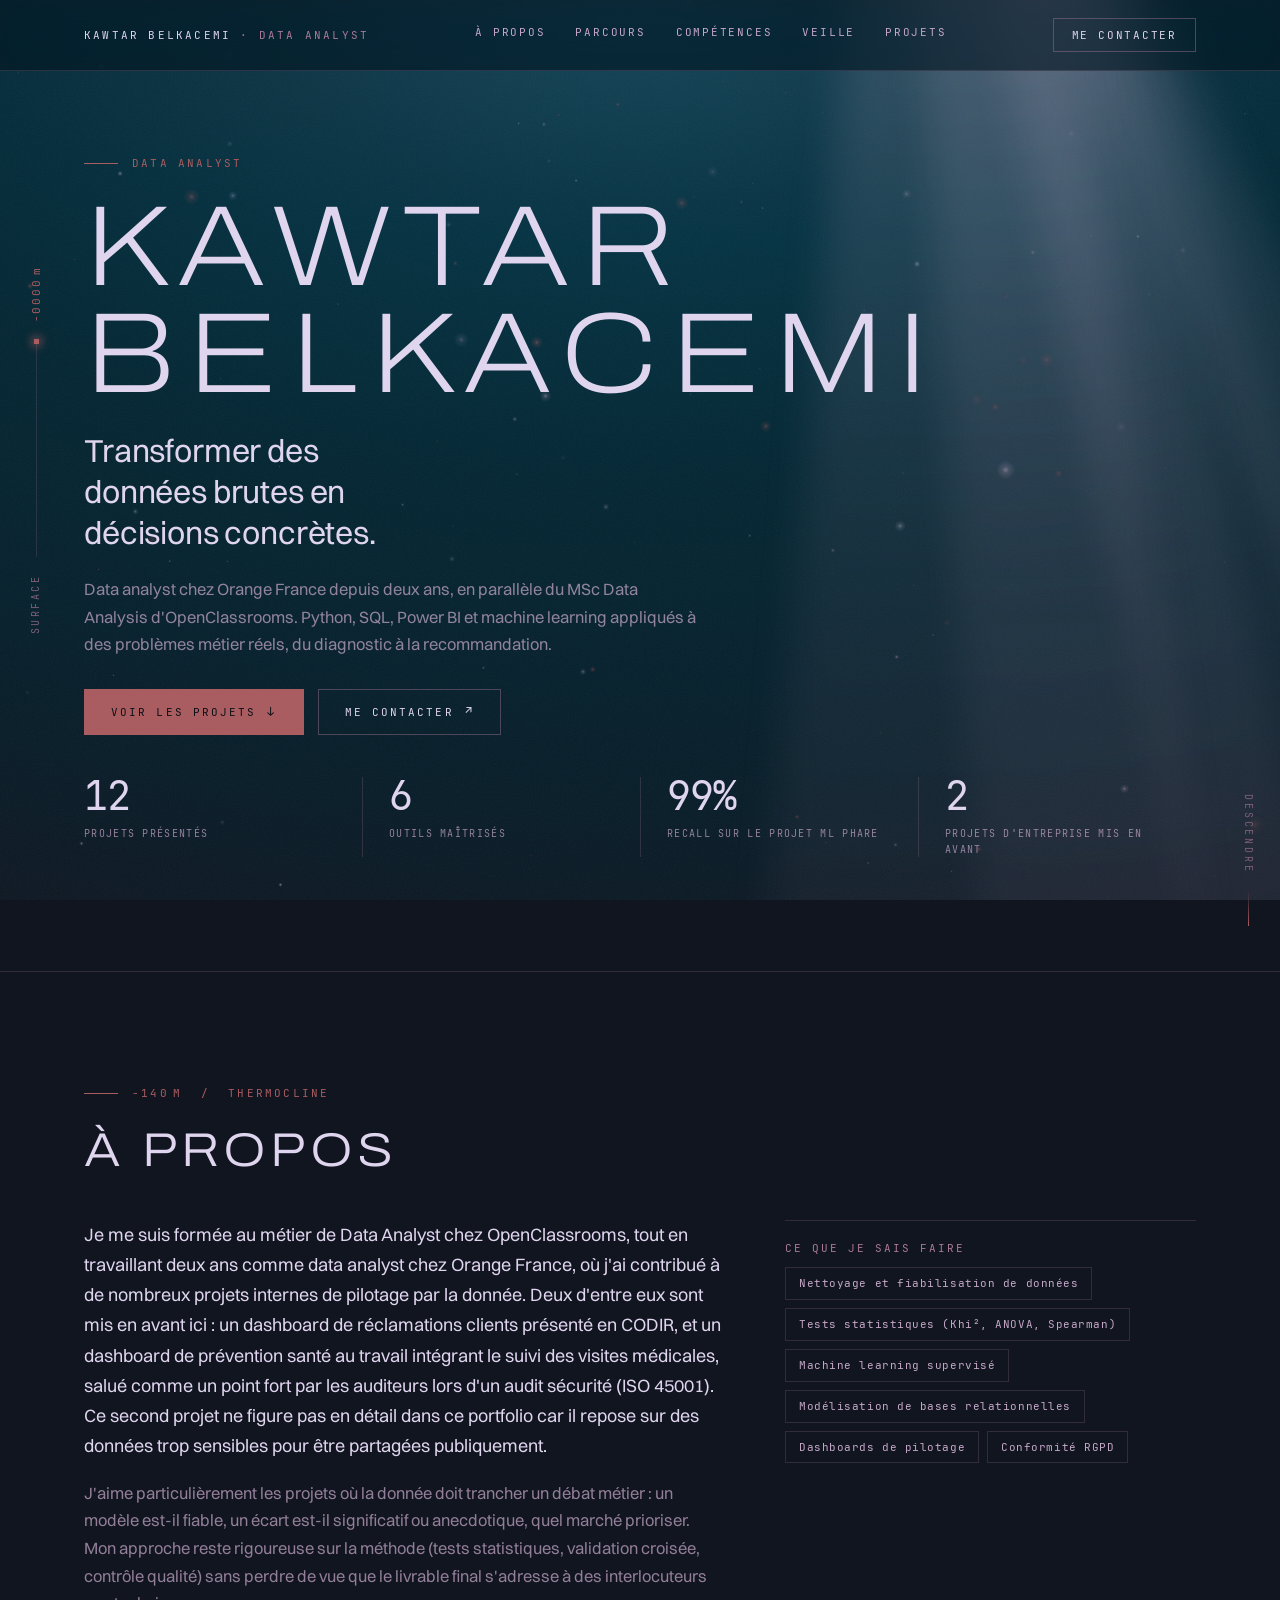
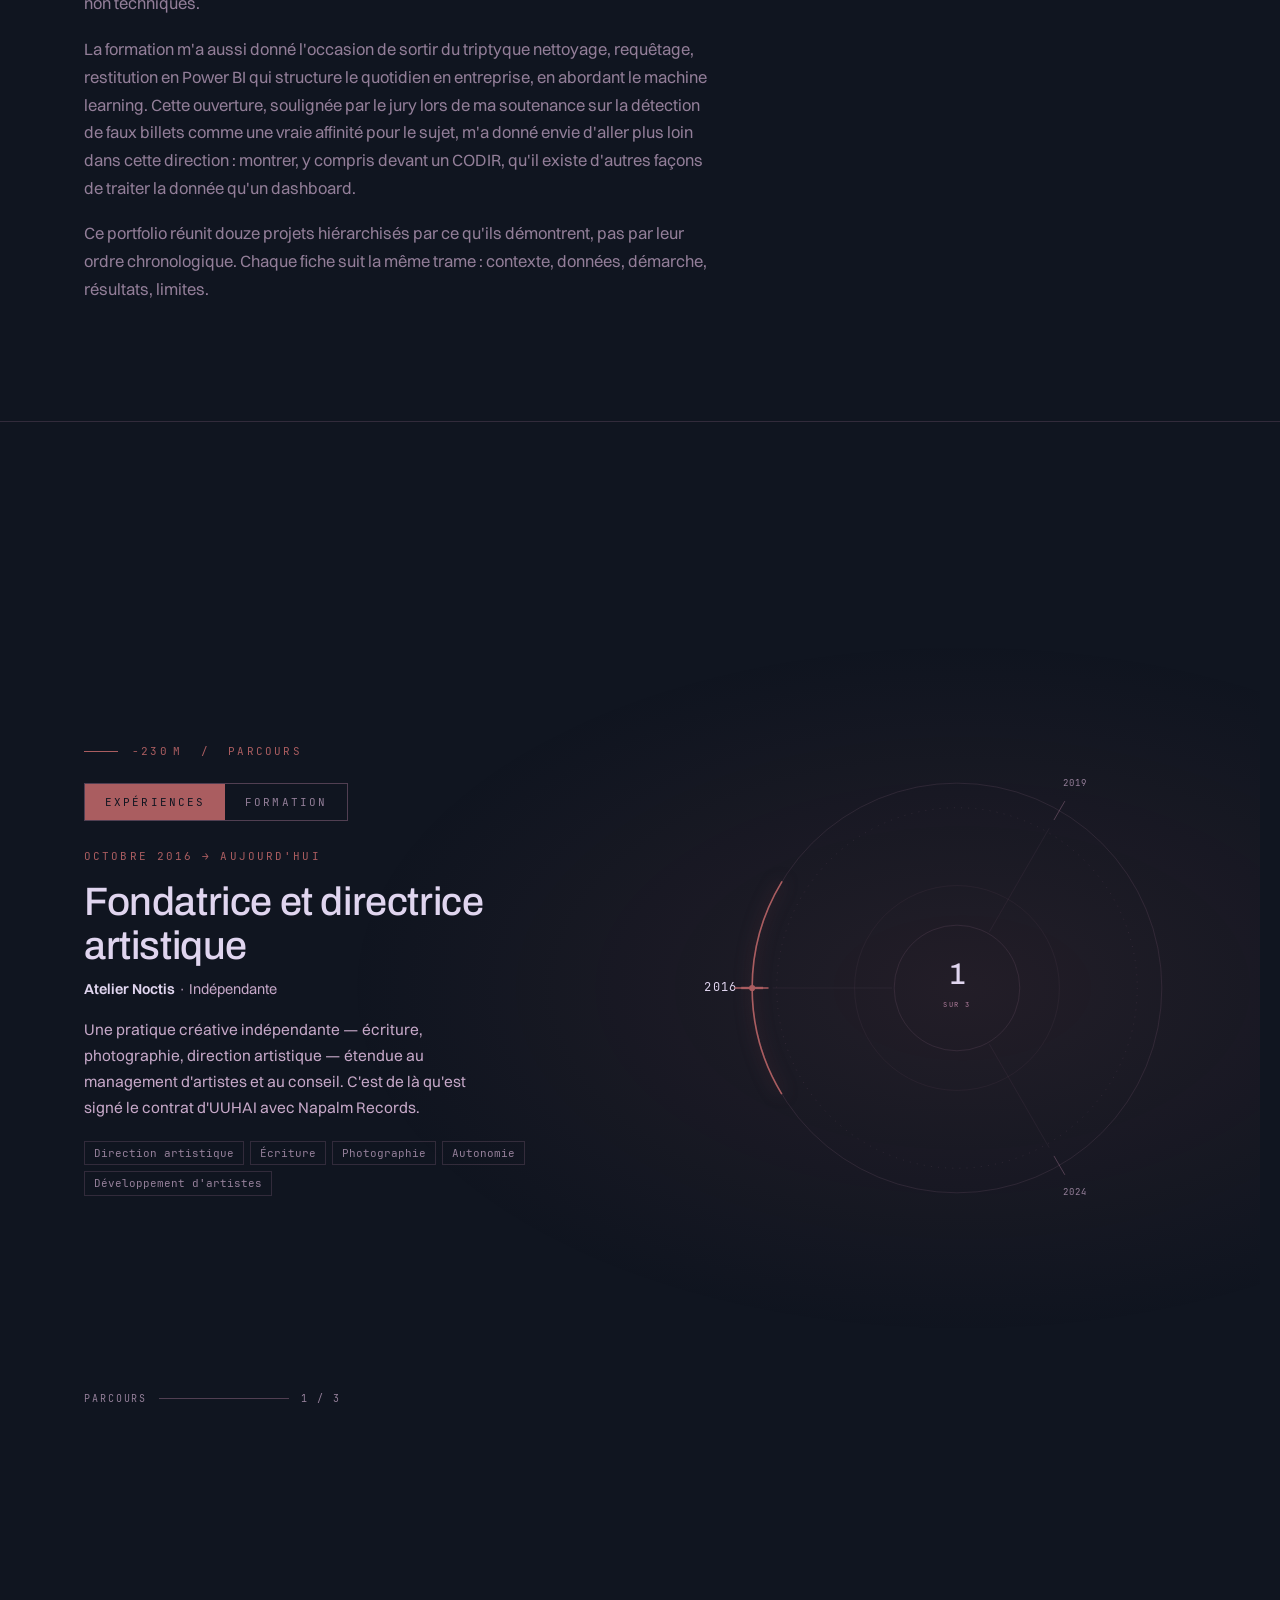
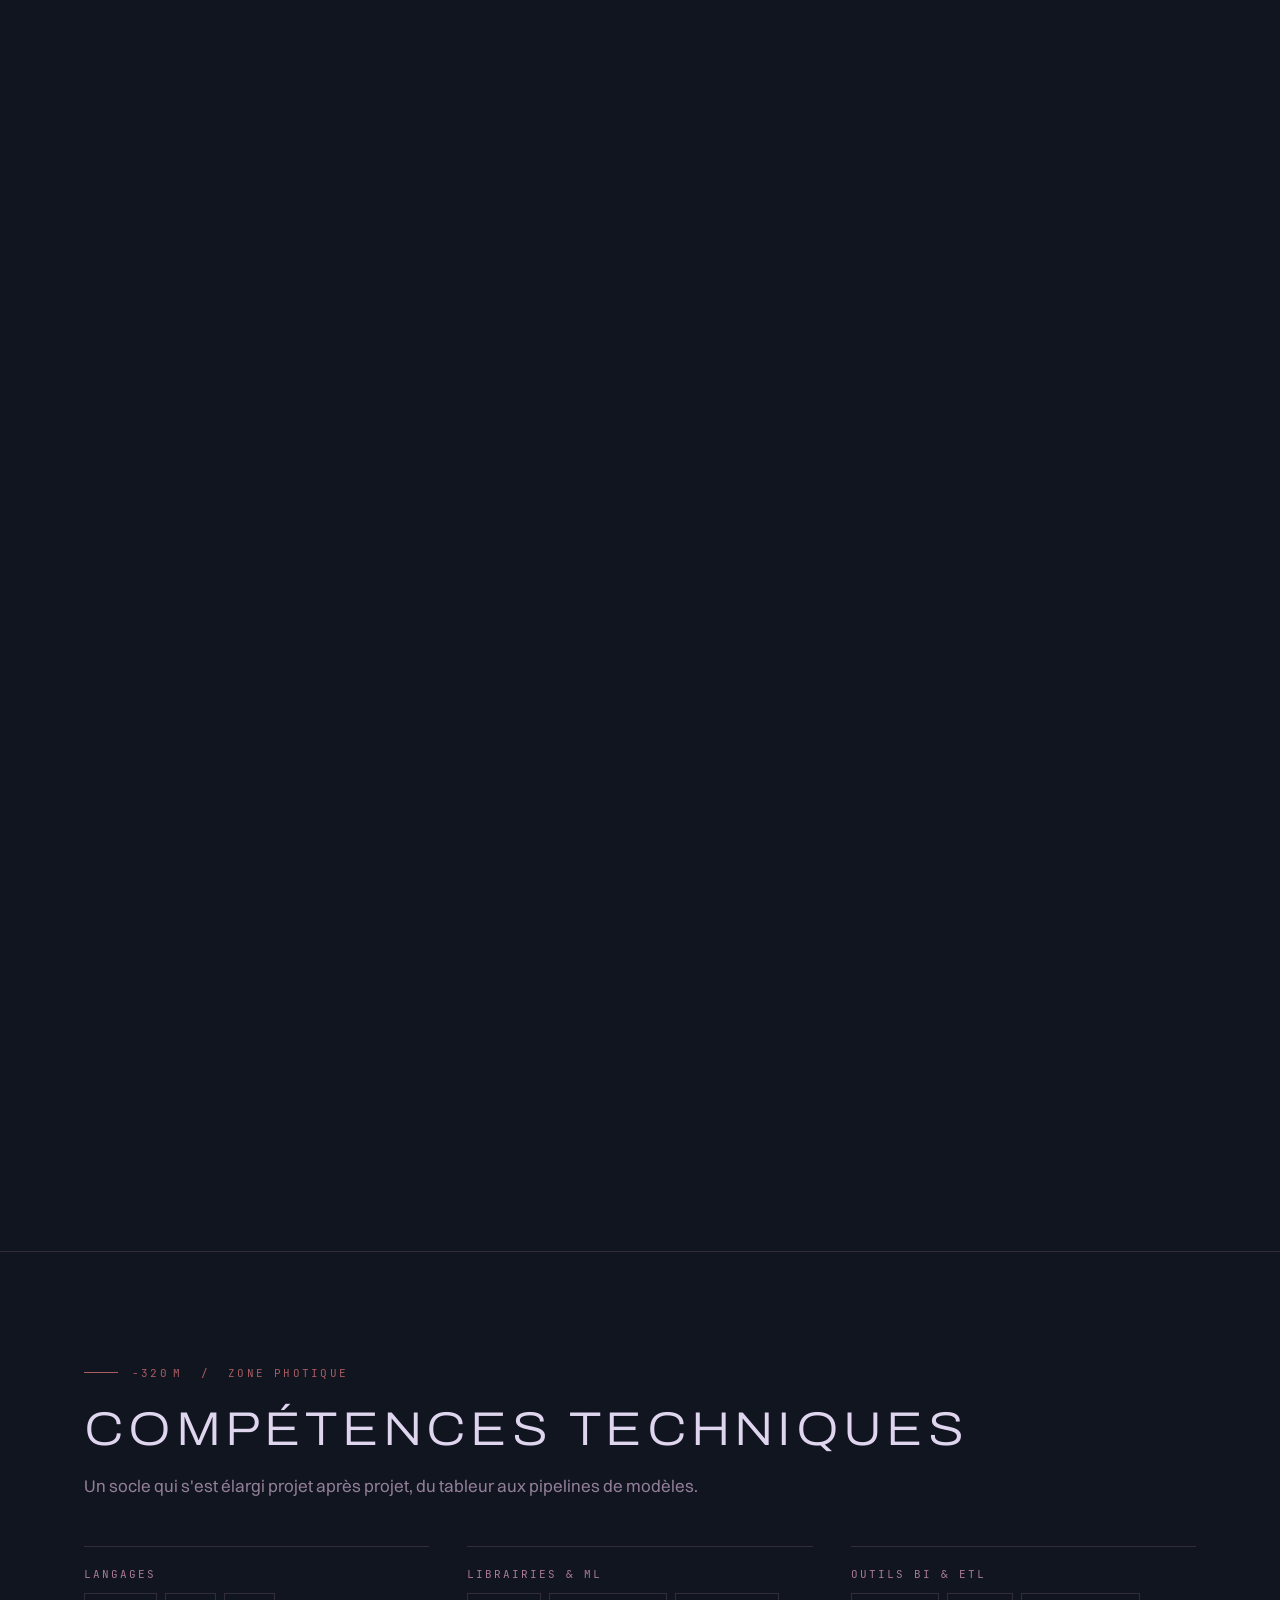
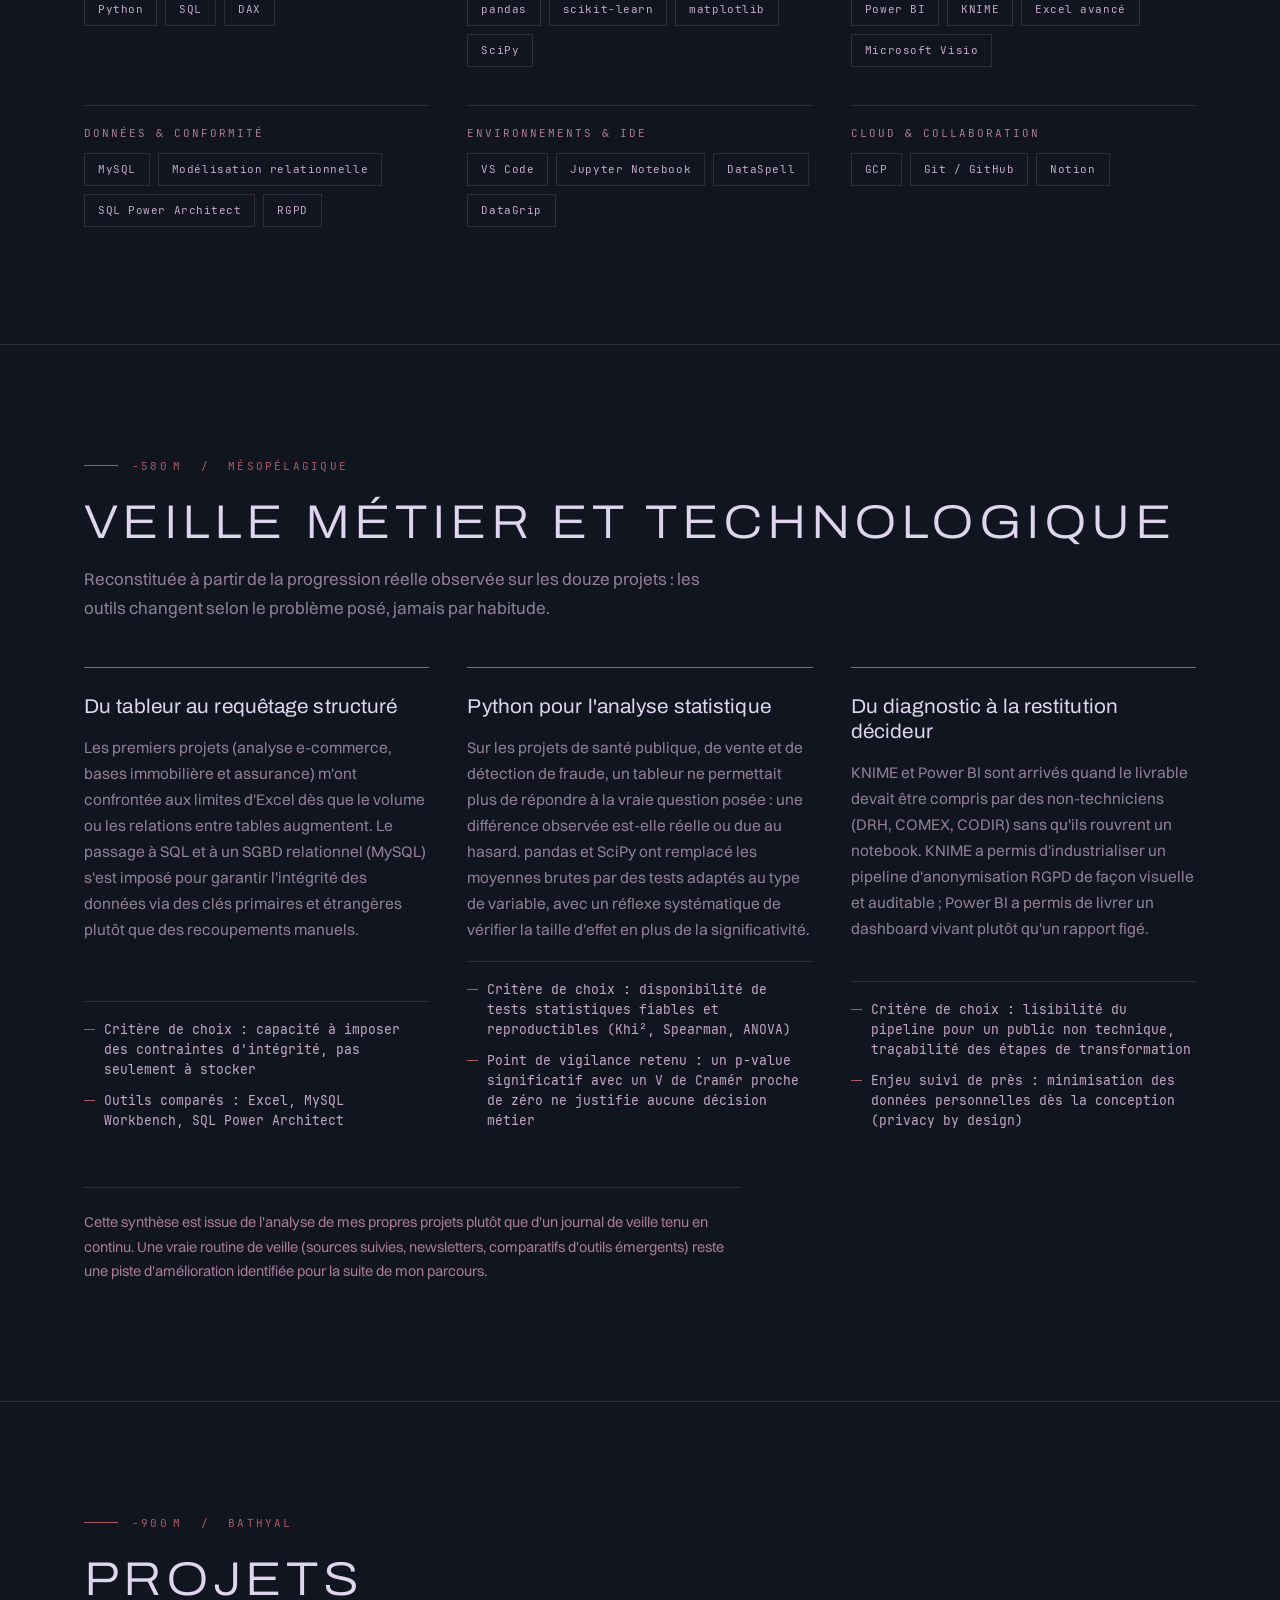
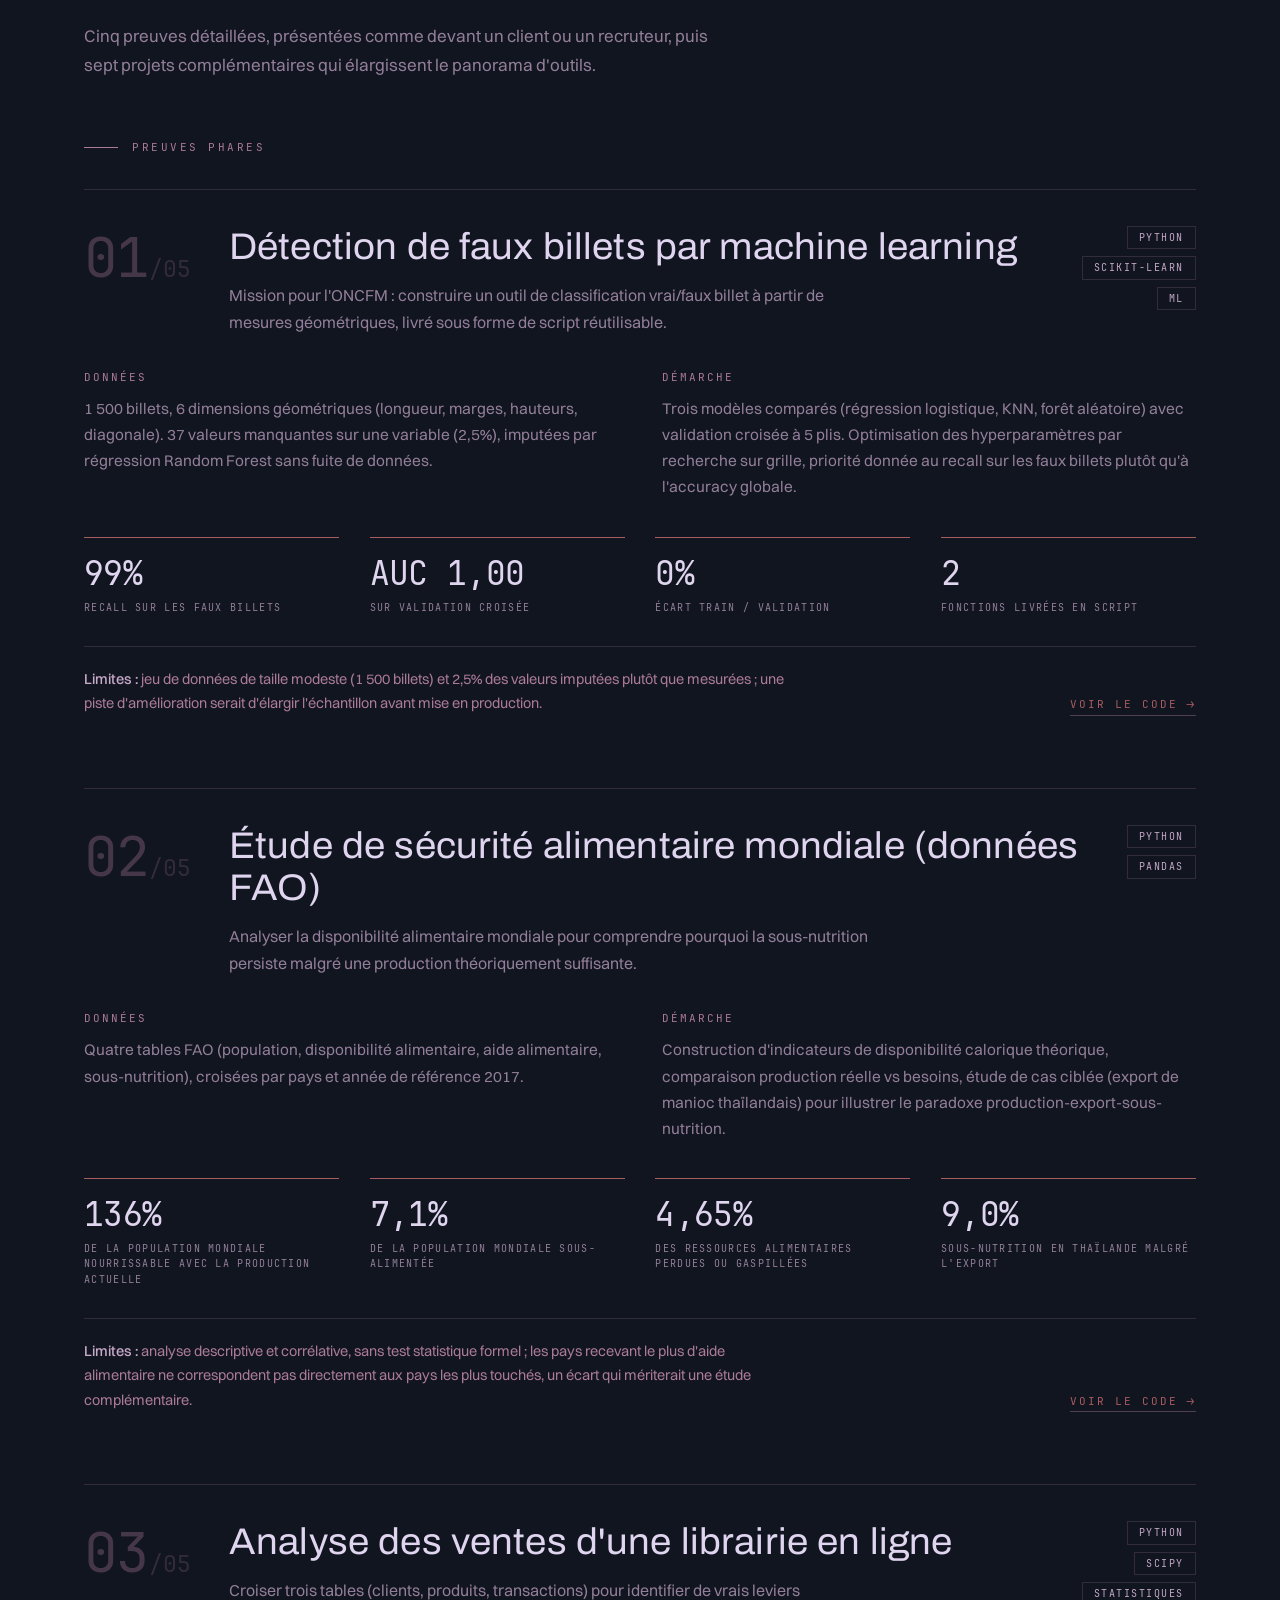
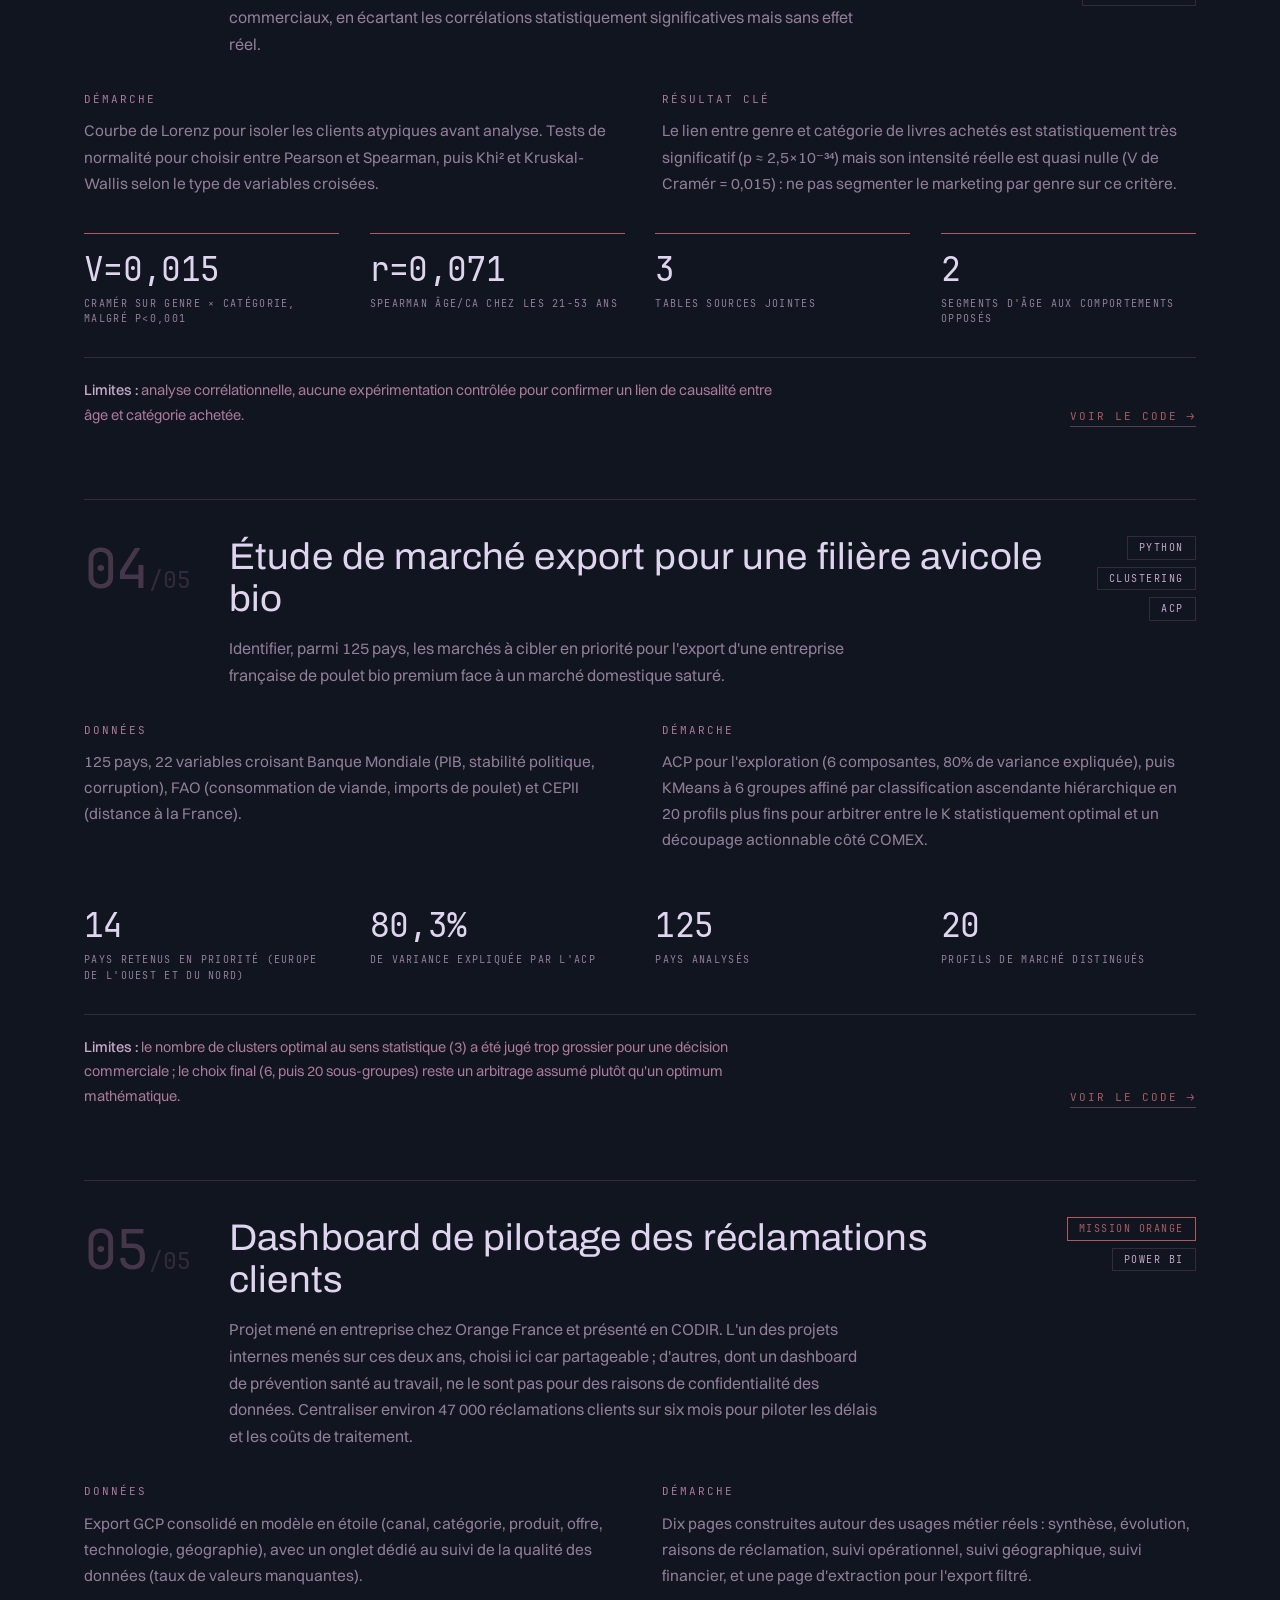
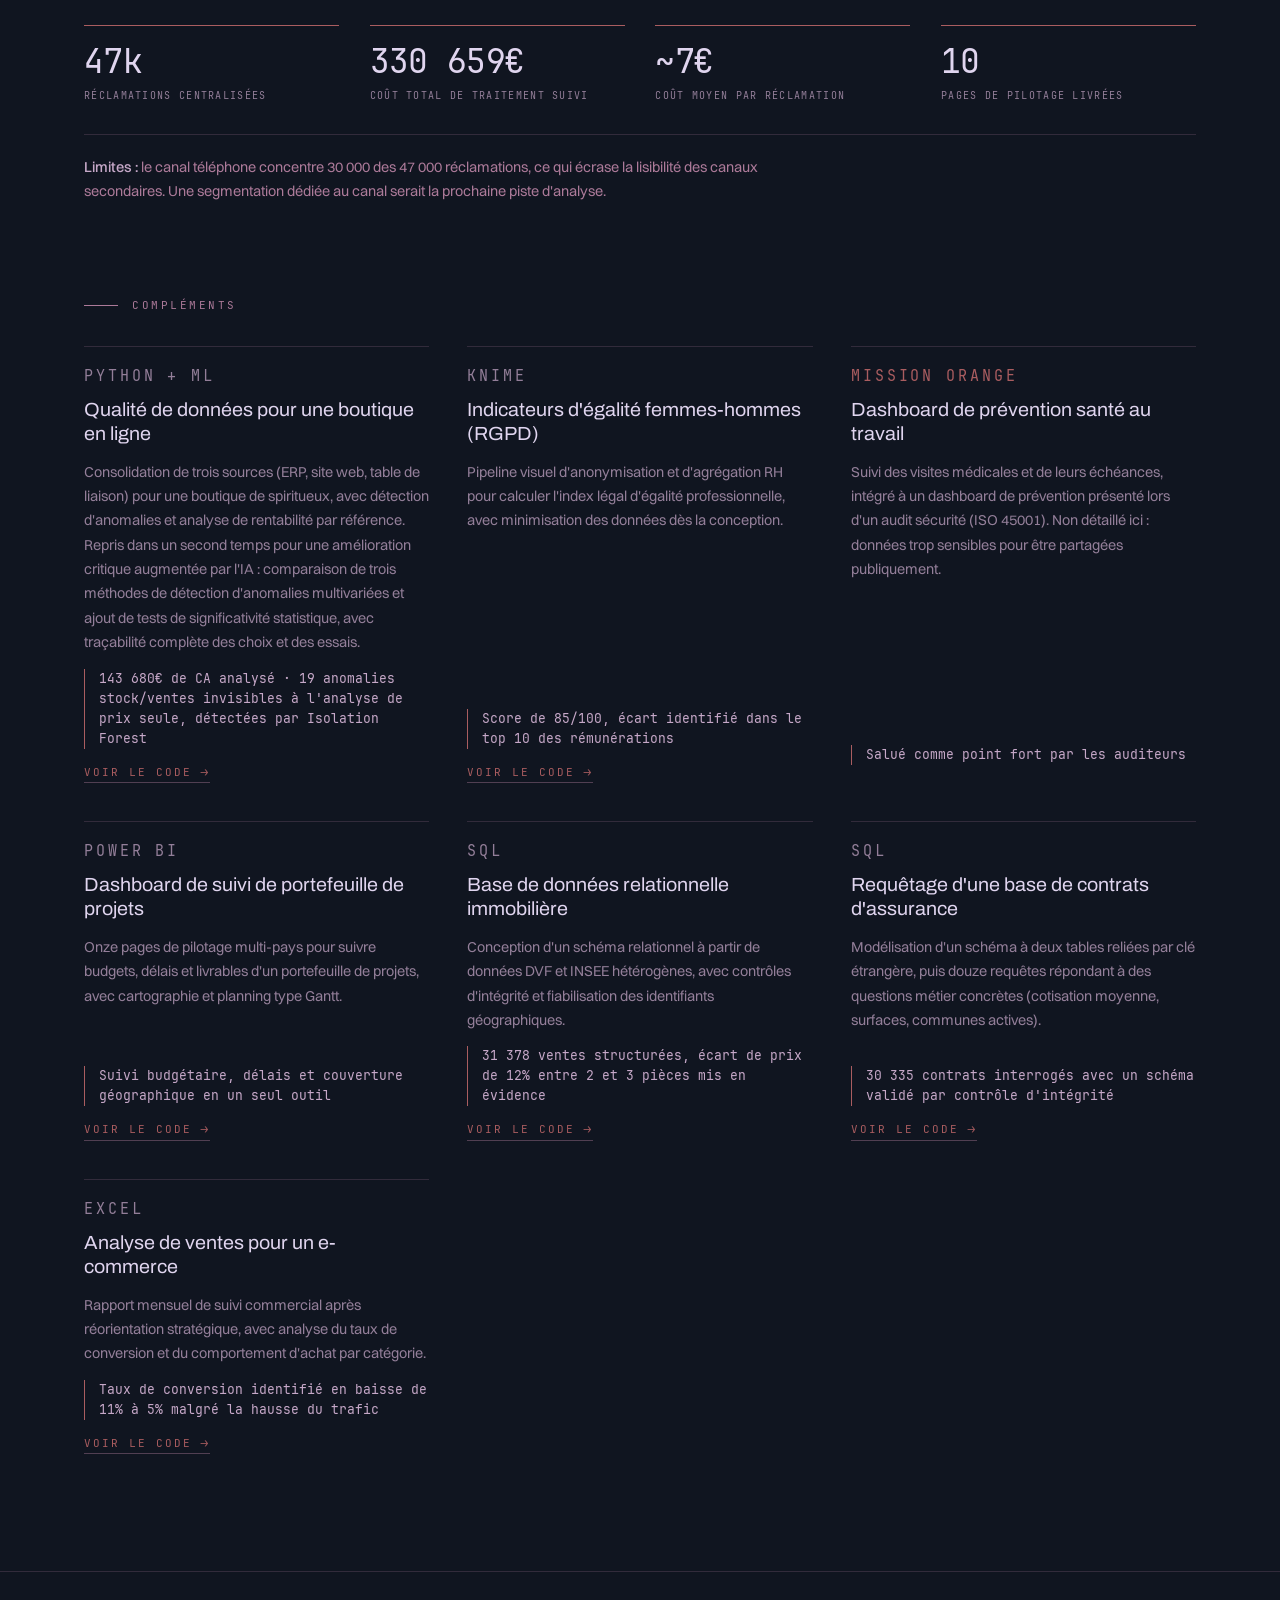
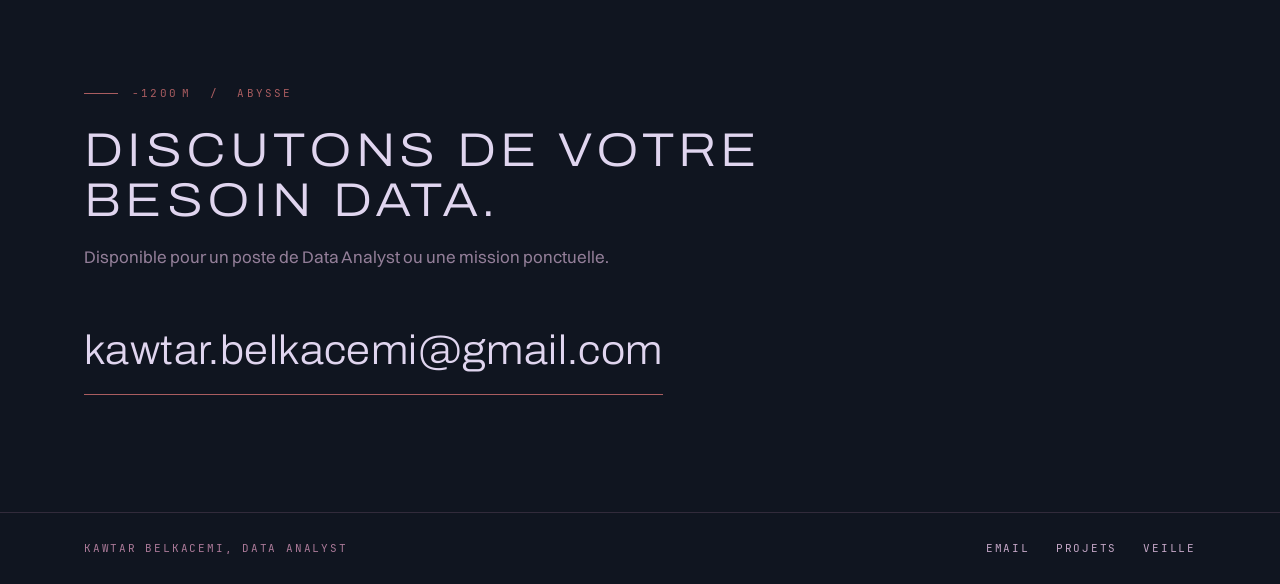
==== commit 78a129fe: "Ajouter la section Parcours : roue chronologique pilotee par le scroll Le CV entre dans la page plut" ====
--- a/index.html
+++ b/index.html
@@ -29,6 +29,7 @@
     <a class="brand" href="#top">Kawtar Belkacemi <span>· Data Analyst</span></a>
     <nav class="links" aria-label="Sections">
       <a href="#apropos">À propos</a>
+      <a href="#parcours">Parcours</a>
       <a href="#competences">Compétences</a>
       <a href="#veille">Veille</a>
       <a href="#projets">Projets</a>
@@ -88,6 +89,38 @@
             <li>Conformité RGPD</li>
           </ul>
         </div>
+      </div>
+    </div>
+  </section>
+
+
+  <!-- ————————————————————————————— −230 m ————————————————————————————— -->
+  <section id="parcours" data-depth="230" data-zone="Thermocline">
+    <div class="pk-stage">
+      <div class="pk-panel">
+        <p class="eyebrow"><span class="tick"></span>−230&thinsp;m &nbsp;/&nbsp; Parcours</p>
+        <div class="pk-toggle" role="group" aria-label="Filtrer le parcours">
+          <button id="pkExp" type="button" aria-pressed="true">Expériences</button>
+          <button id="pkForm" type="button" aria-pressed="false">Formation</button>
+        </div>
+        <div class="pk-entry" id="pkEntry" aria-live="polite"></div>
+      </div>
+      <div class="pk-wheel" id="pkWheel">
+        <svg viewBox="0 0 700 700" id="pkSvg" aria-hidden="true">
+          <circle class="pk-rim" cx="350" cy="350" r="300"></circle>
+          <circle class="pk-rim-dot" cx="350" cy="350" r="264"></circle>
+          <circle class="pk-rim" cx="350" cy="350" r="150" opacity=".5"></circle>
+          <circle class="pk-lit" id="pkLit" cx="350" cy="350" r="300" transform="rotate(180 350 350)"></circle>
+          <g id="pkSpin"></g>
+          <line class="pk-marker" x1="24" y1="350" x2="74" y2="350"></line>
+          <circle class="pk-marker-dot" cx="50" cy="350" r="4.5"></circle>
+          <circle class="pk-hub" cx="350" cy="350" r="92"></circle>
+          <text class="pk-hub-count" id="pkCount" x="350" y="344" text-anchor="middle">1</text>
+          <text class="pk-hub-label" id="pkTotal" x="350" y="378" text-anchor="middle">sur 3</text>
+        </svg>
+      </div>
+      <div class="pk-gauge" aria-hidden="true">
+        <span>Parcours</span><span class="bar"><i id="pkGauge"></i></span><span id="pkTxt">1 / 3</span>
       </div>
     </div>
   </section>
--- a/style.css
+++ b/style.css
@@ -711,3 +711,85 @@
   .reveal{opacity:1;transform:none}
   a{color:#111}
 }
+
+
+/* ============================================================================
+   Parcours — roue chronologique, zone à scroll épinglé
+   ========================================================================== */
+#parcours{position:relative;--pk-accent:var(--coral)}
+.pk-stage{
+  position:sticky;top:0;height:100vh;overflow:hidden;
+  display:grid;grid-template-columns:minmax(0,1fr) minmax(0,.82fr);
+  align-items:center;gap:clamp(24px,4vw,72px);
+  max-width:var(--wrap);margin:0 auto;padding:0 var(--gutter);
+}
+.pk-stage::before{
+  content:'';position:absolute;inset:0;z-index:0;pointer-events:none;
+  background:radial-gradient(80% 62% at 76% 50%, rgba(170,93,96,.12), transparent 62%);
+}
+.pk-panel{max-width:560px;position:relative;z-index:3}
+.pk-toggle{display:flex;margin:22px 0 30px;border:1px solid var(--hairline-strong);width:max-content}
+.pk-toggle button{
+  appearance:none;background:none;border:0;cursor:pointer;color:var(--silt-dim);
+  font:400 10.5px/1 var(--mono);letter-spacing:.2em;text-transform:uppercase;
+  padding:13px 20px;transition:background .35s,color .35s;
+}
+.pk-toggle button[aria-pressed="true"]{background:var(--pk-accent);color:var(--abyss)}
+.pk-toggle button:focus-visible{outline:2px solid var(--foam);outline-offset:2px}
+.pk-entry{position:relative;min-height:clamp(330px,42vh,410px)}
+.pk-item{
+  position:absolute;inset:0;opacity:0;transform:translateY(16px);
+  transition:opacity .4s ease,transform .4s cubic-bezier(.22,1,.36,1);pointer-events:none;
+}
+.pk-item.on{opacity:1;transform:none;pointer-events:auto}
+.pk-period{font:400 10.5px/1 var(--mono);letter-spacing:.2em;text-transform:uppercase;color:var(--pk-accent)}
+.pk-item h3{font:500 clamp(26px,3.1vw,40px)/1.12 var(--display);margin:14px 0 8px;letter-spacing:-.01em}
+.pk-org{margin:0;color:var(--silt);font-size:14.5px}
+.pk-org b{color:var(--foam);font-weight:600}
+.pk-contract{
+  display:inline-block;margin-left:8px;vertical-align:1px;
+  font:400 9px/1 var(--mono);letter-spacing:.16em;text-transform:uppercase;
+  color:var(--silt-dim);border:1px solid var(--hairline);padding:4px 7px;
+}
+.pk-detail{margin:16px 0 0;color:var(--silt);max-width:47ch;font-size:15.5px}
+.pk-mention{
+  display:inline-block;margin-top:14px;font:400 9.5px/1 var(--mono);letter-spacing:.16em;
+  text-transform:uppercase;color:var(--anemone);border:1px solid var(--hairline-strong);padding:7px 11px;
+}
+.pk-gains{display:flex;flex-wrap:wrap;gap:6px;margin-top:20px;list-style:none;padding:0}
+.pk-gains li{font:400 10.5px/1 var(--mono);border:1px solid var(--hairline);padding:6px 9px;color:var(--silt-dim)}
+.pk-wheel{position:relative;height:100%;display:flex;align-items:center;justify-content:center;
+  touch-action:pan-y;user-select:none;z-index:2}
+.pk-wheel svg{width:min(74vh,100%);max-height:82vh;height:auto;overflow:visible}
+.pk-rim{fill:none;stroke:var(--hairline);stroke-width:1}
+.pk-rim-dot{fill:none;stroke:var(--hairline);stroke-width:1;stroke-dasharray:1.5 9}
+.pk-lit{fill:none;stroke:var(--pk-accent);stroke-width:2.4;stroke-linecap:round;
+  filter:drop-shadow(0 0 12px rgba(170,93,96,.5))}
+.pk-notch{stroke:var(--hairline-strong);stroke-width:1.4;transition:stroke .4s,stroke-width .4s}
+.pk-notch.on{stroke:var(--pk-accent);stroke-width:3.4}
+.pk-ylab{font:400 12.5px/1 var(--mono);letter-spacing:.1em;fill:var(--silt-dim);
+  transition:fill .4s,font-size .4s;cursor:pointer}
+.pk-ylab.on{fill:var(--foam);font-size:17px}
+.pk-ylab:hover{fill:var(--foam)}
+.pk-marker{stroke:var(--pk-accent);stroke-width:2}
+.pk-marker-dot{fill:var(--pk-accent)}
+.pk-hub{fill:none;stroke:var(--hairline);stroke-width:1}
+.pk-hub-label{font:400 10px/1 var(--mono);letter-spacing:.22em;fill:var(--anemone);text-transform:uppercase}
+.pk-hub-count{font:500 44px/1 var(--display);fill:var(--foam)}
+.pk-gauge{
+  position:absolute;left:var(--gutter);bottom:34px;z-index:3;display:flex;align-items:center;gap:12px;
+  font:400 9.5px/1 var(--mono);letter-spacing:.2em;text-transform:uppercase;color:var(--silt-dim);
+}
+.pk-gauge .bar{width:130px;height:1px;background:var(--hairline-strong);position:relative}
+.pk-gauge .bar i{position:absolute;left:0;top:0;height:1px;background:var(--pk-accent);width:0}
+@media (max-width:1024px){
+  #parcours{height:auto!important}
+  .pk-stage{position:static;height:auto;grid-template-columns:1fr;padding-top:60px;padding-bottom:60px}
+  .pk-wheel{order:-1}
+  .pk-wheel svg{width:min(94vw,520px);transform:none}
+  .pk-item{position:static;opacity:1;transform:none;display:none}
+  .pk-item.on{display:block}
+  .pk-entry{min-height:0}
+  .pk-gauge{display:none}
+}
+@media (prefers-reduced-motion:reduce){.pk-item,.pk-notch,.pk-ylab,.pk-toggle button{transition:none}}
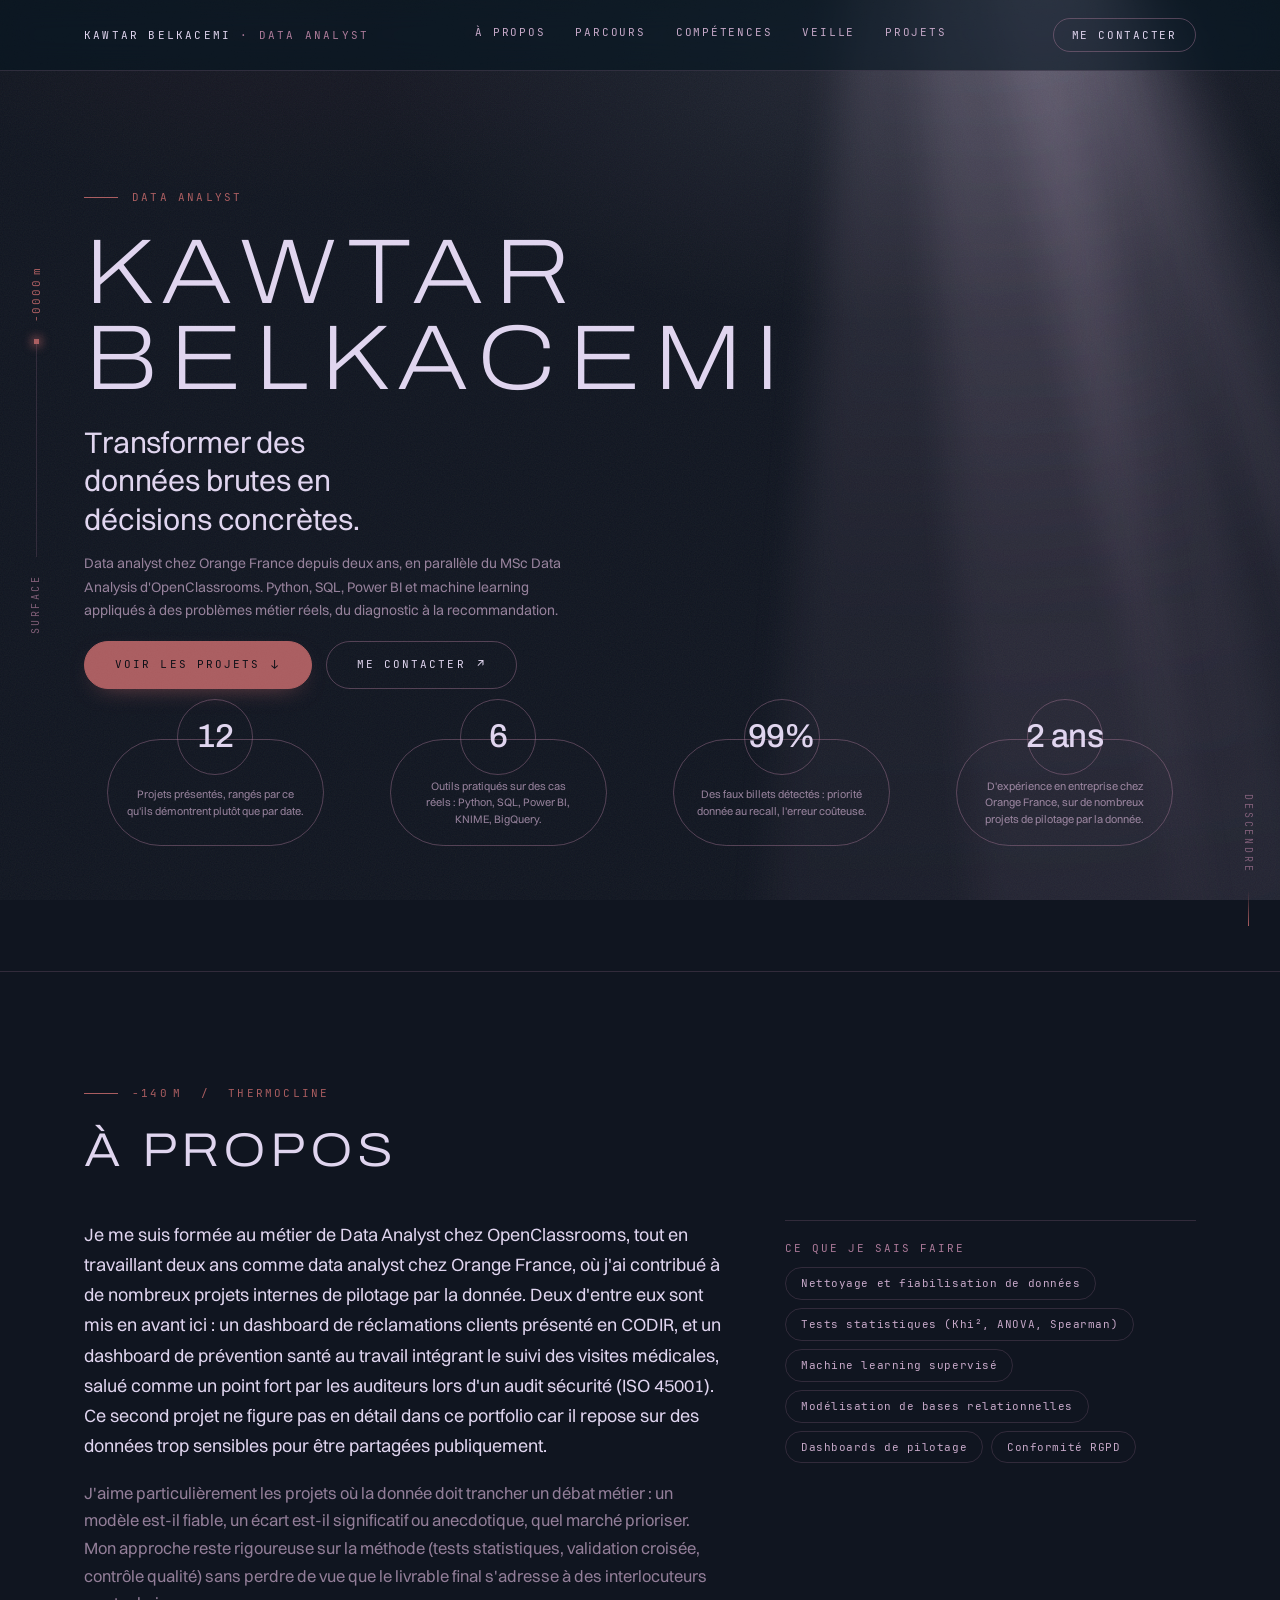
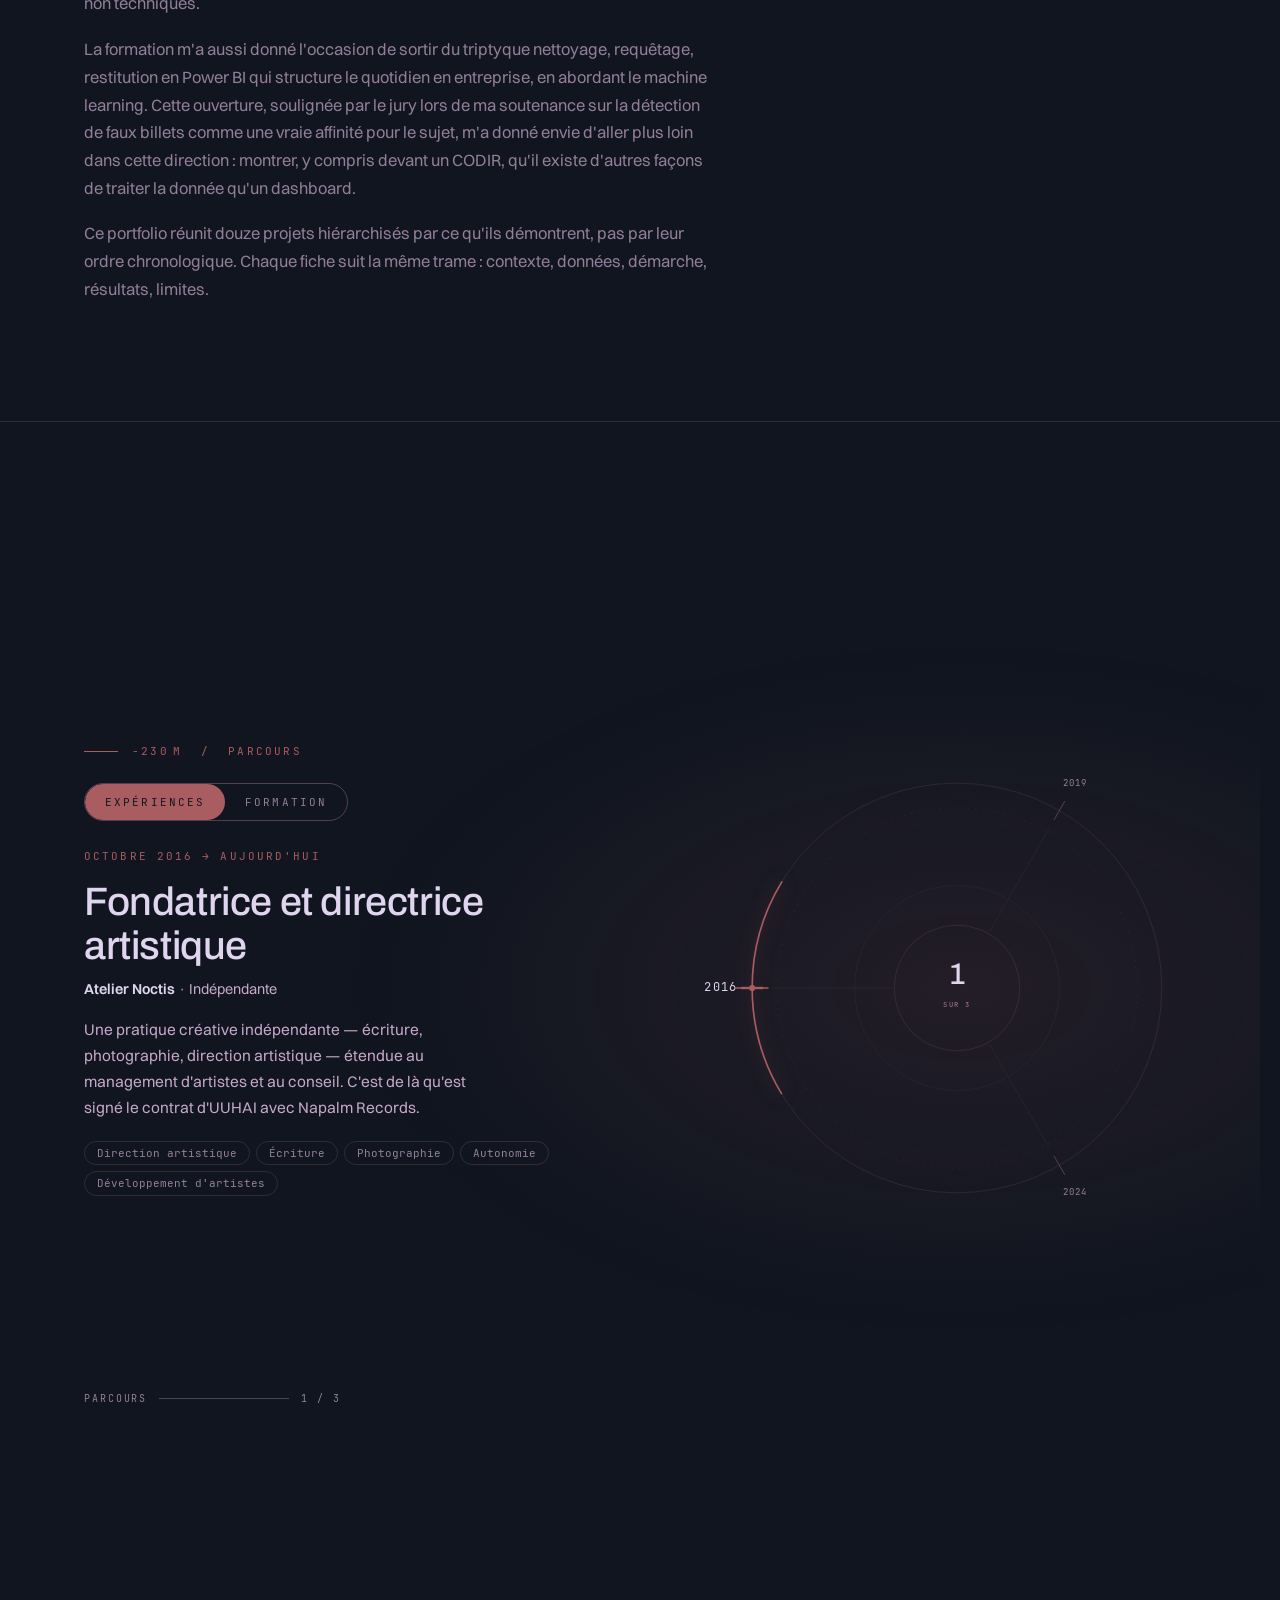
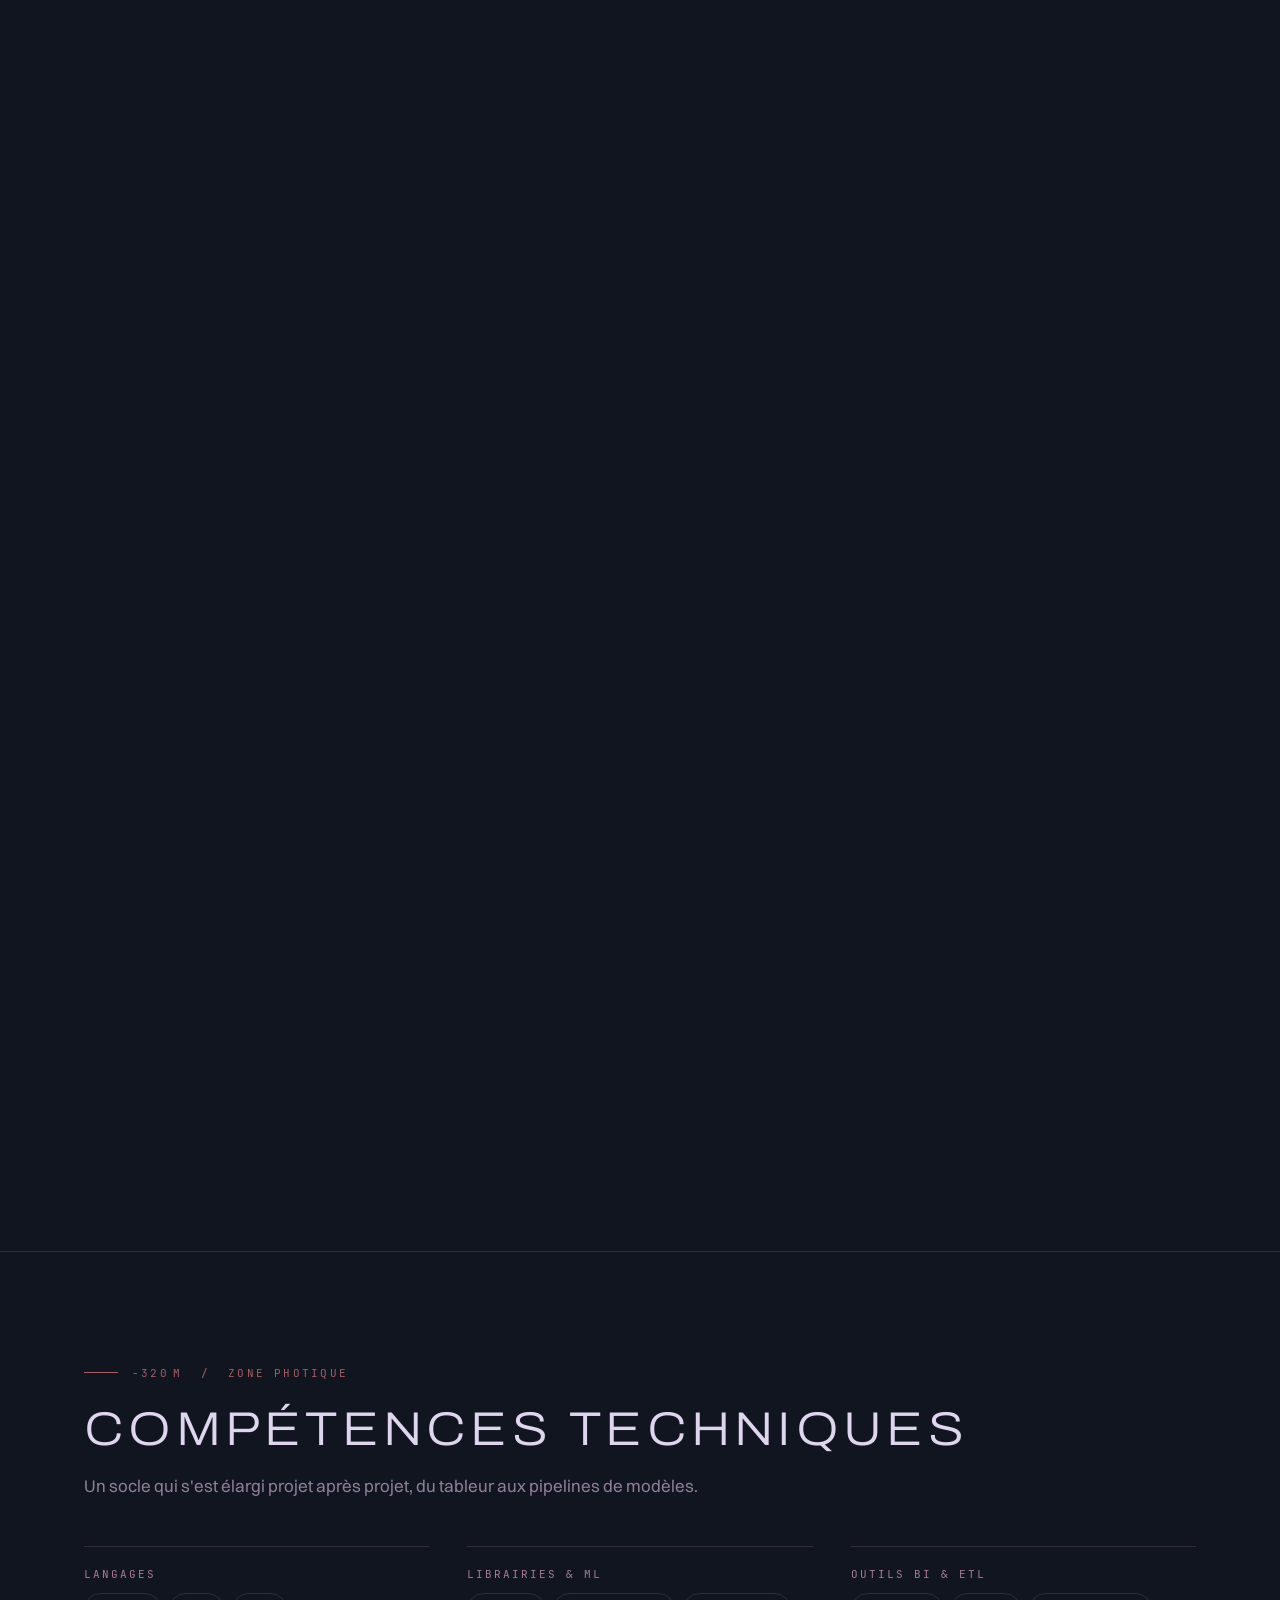
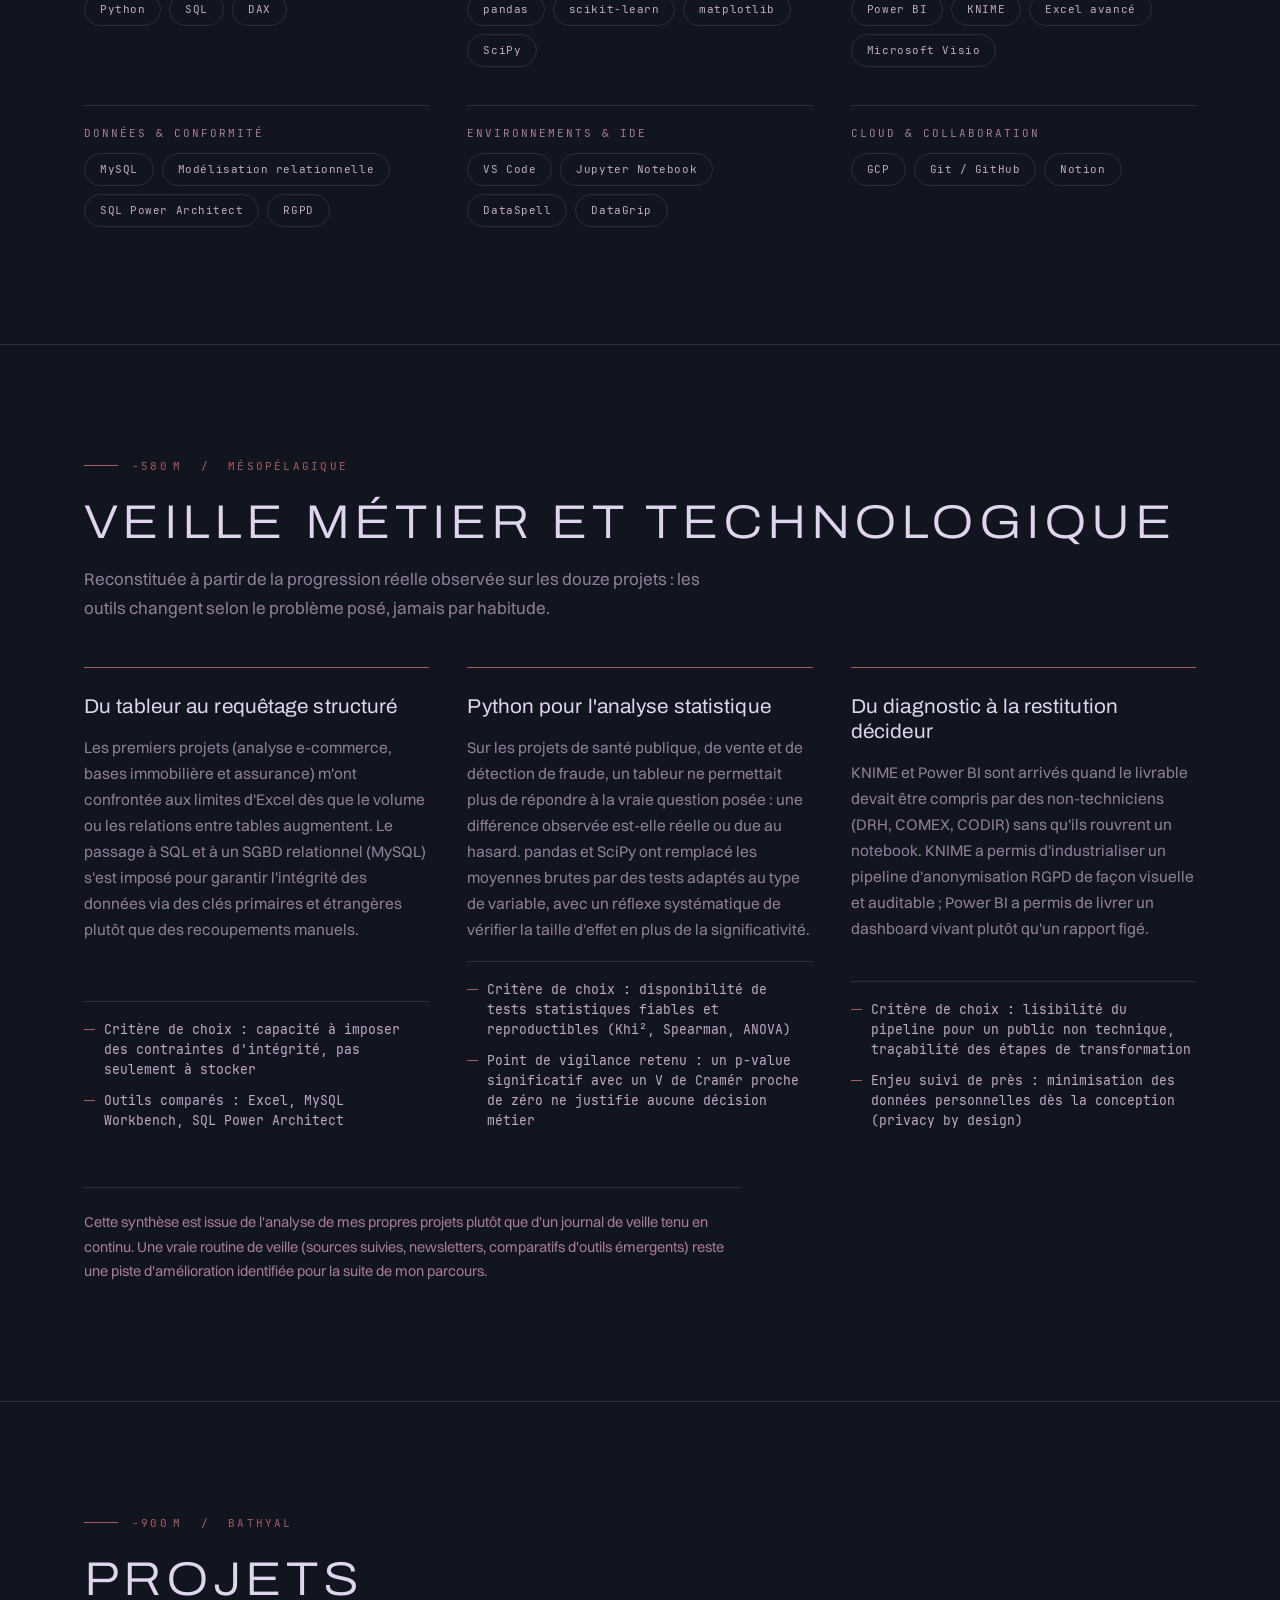
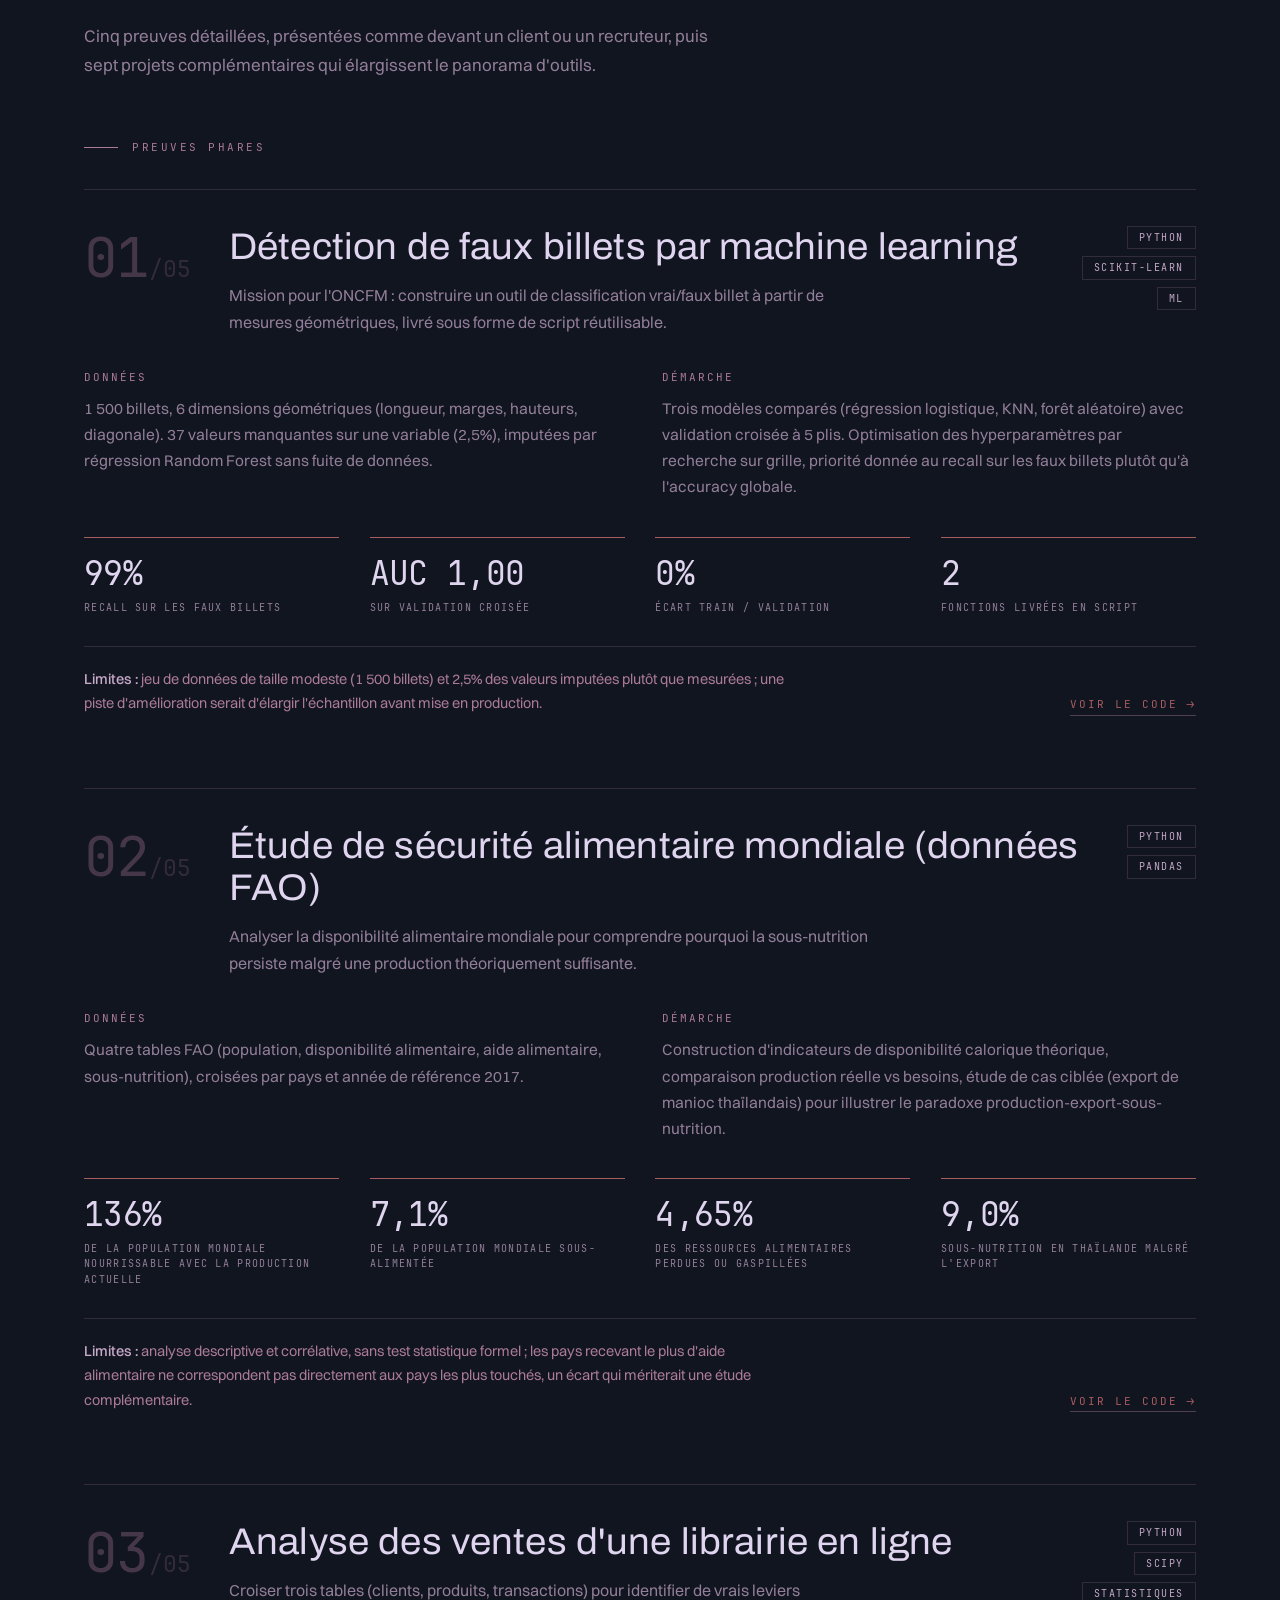
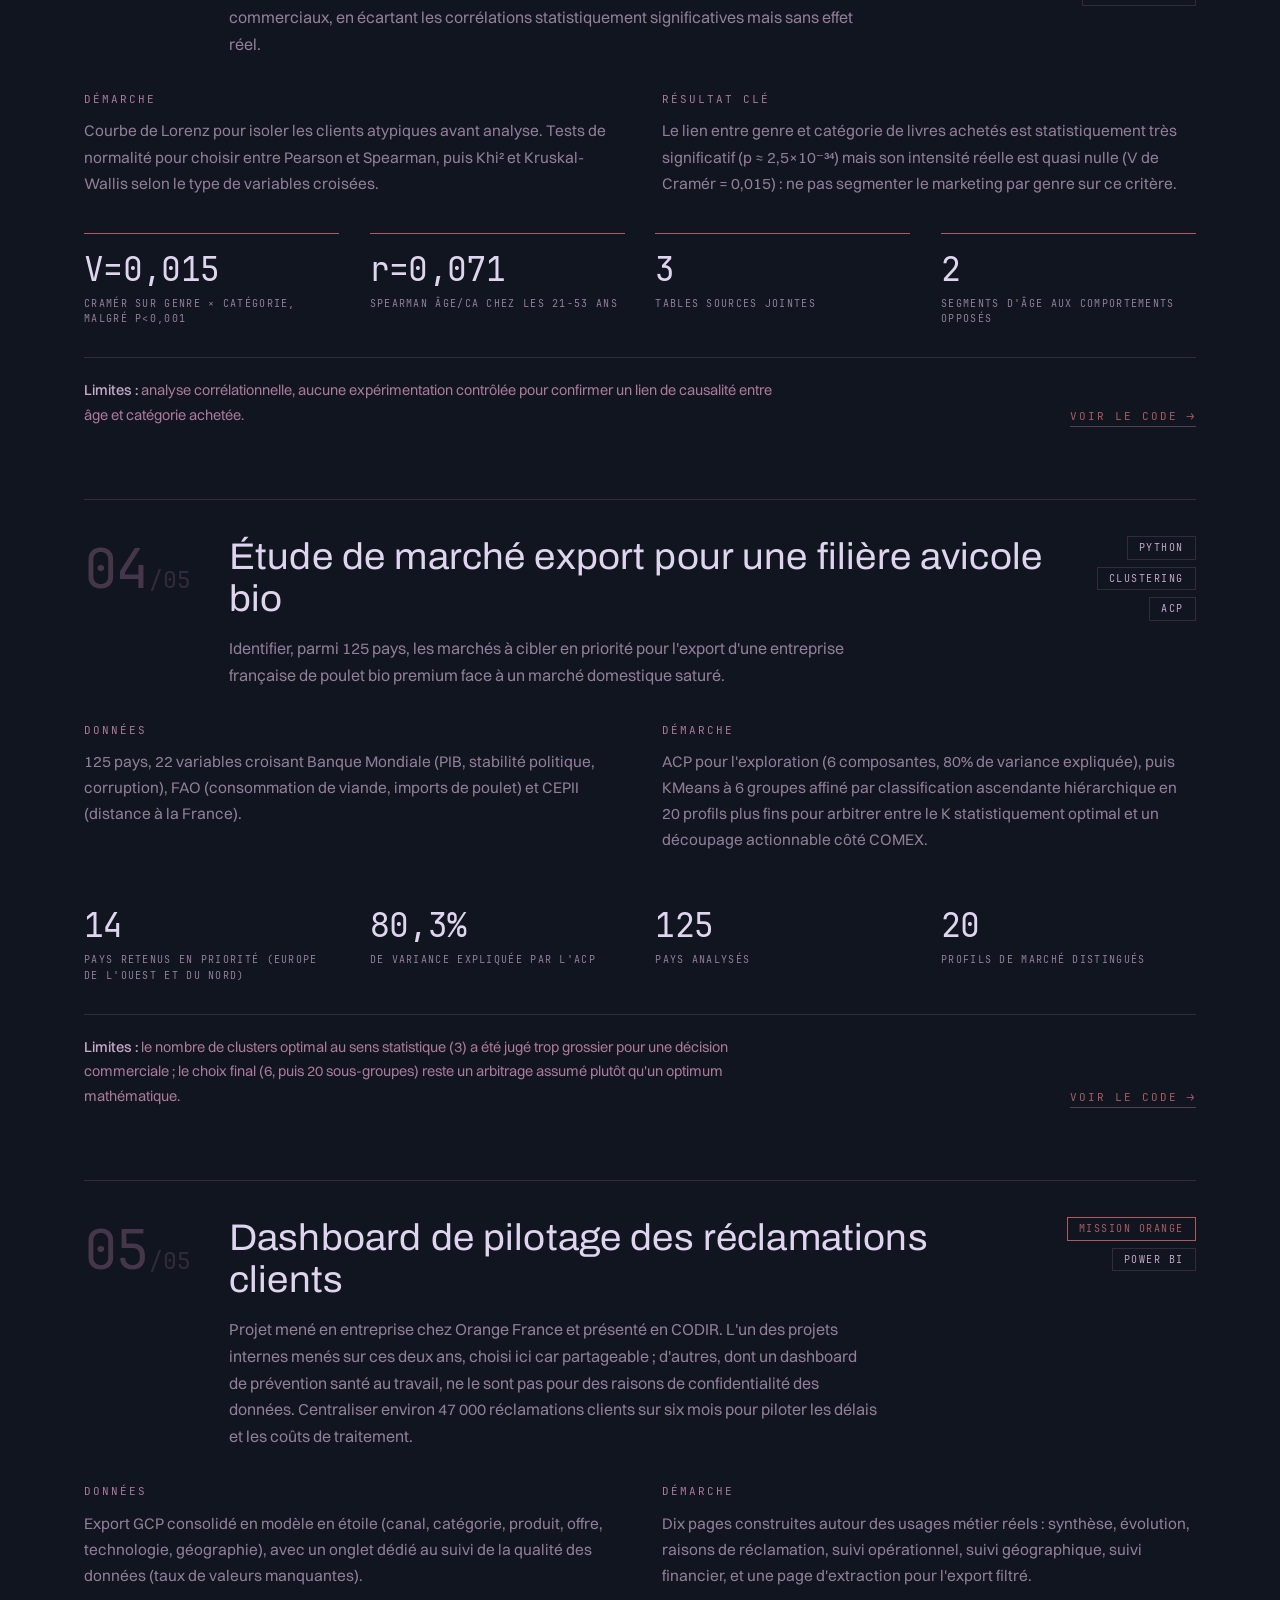
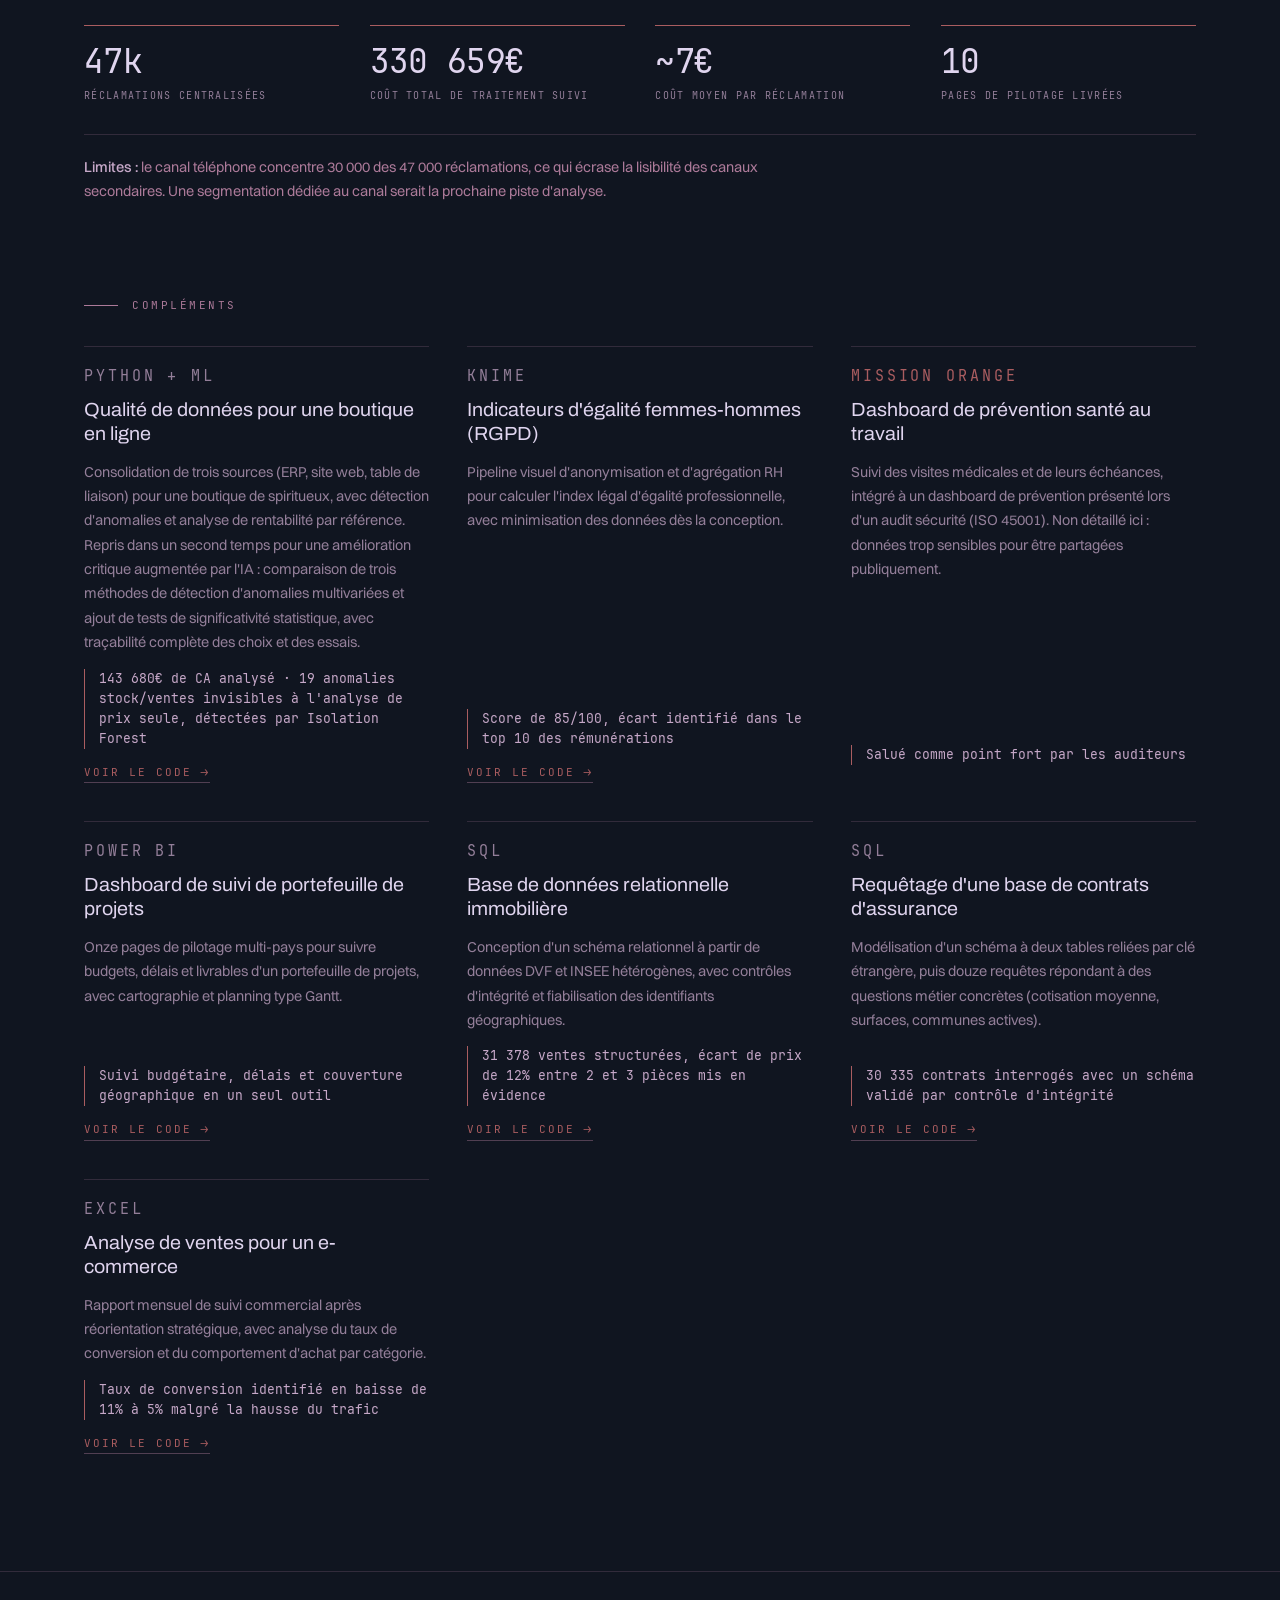
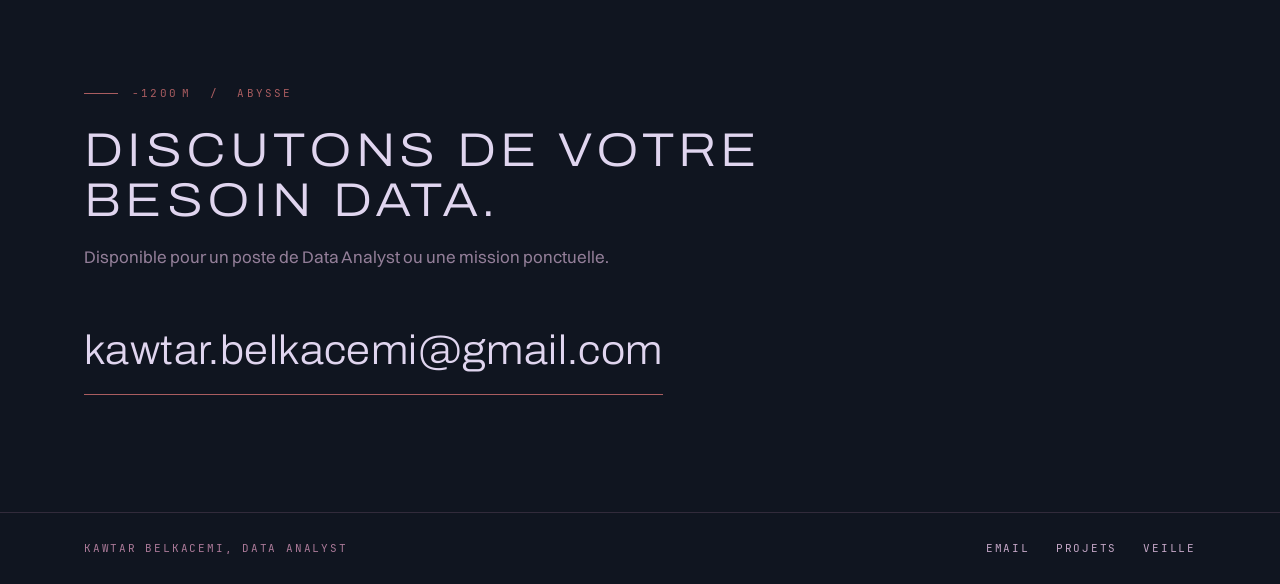
==== commit f6317704: "Hero en capsules, fond texture, corrections de fond Forme : les quatre chiffres deviennent cercle + " ====
--- a/index.html
+++ b/index.html
@@ -55,10 +55,10 @@
         <a class="btn-secondary" href="mailto:kawtar.belkacemi@gmail.com">Me contacter</a>
       </div>
       <ul class="hero-meta">
-        <li class="stat"><b>12</b><span>Projets présentés</span></li>
-        <li class="stat"><b>6</b><span>Outils maîtrisés</span></li>
-        <li class="stat"><b>99%</b><span>Recall sur le projet ML phare</span></li>
-        <li class="stat"><b>2</b><span>Projets d'entreprise mis en avant</span></li>
+        <li class="stat"><b>12</b><span>Projets présentés, rangés par ce qu'ils démontrent plutôt que par date.</span></li>
+        <li class="stat"><b>6</b><span>Outils pratiqués sur des cas réels : Python, SQL, Power BI, KNIME, BigQuery.</span></li>
+        <li class="stat"><b>99%</b><span>Des faux billets détectés : priorité donnée au recall, l'erreur coûteuse.</span></li>
+        <li class="stat"><b>2 ans</b><span>D'expérience en entreprise chez Orange France, sur de nombreux projets de pilotage par la donnée.</span></li>
       </ul>
     </div>
     <span class="scroll-hint" aria-hidden="true">Descendre</span>
--- a/style.css
+++ b/style.css
@@ -793,3 +793,204 @@
   .pk-gauge{display:none}
 }
 @media (prefers-reduced-motion:reduce){.pk-item,.pk-notch,.pk-ylab,.pk-toggle button{transition:none}}
+
+/* ============================================================================
+   Hero — les quatre chiffres en capsules, cercle chevauchant
+   (surcharge volontairement placée en fin de feuille)
+   ========================================================================== */
+.hero-meta{
+  grid-template-columns:repeat(4,minmax(0,1fr));
+  gap:clamp(14px,2vw,30px);
+  margin-top:clamp(14px,1.8vh,26px);
+  align-items:start;
+}
+.hero-meta .stat,
+.hero-meta .stat:first-child{
+  border-left:0;padding:0;
+  position:relative;
+  display:flex;flex-direction:column;align-items:center;
+}
+/* la capsule */
+.hero-meta .stat span{
+  order:2;
+  width:min(100%,clamp(168px,17vw,224px));
+  min-height:clamp(150px,15.6vw,186px);
+  border:1px solid var(--hairline-strong);
+  border-radius:999px;
+  margin-top:clamp(-46px,-4.6vw,-38px);
+  padding:clamp(44px,4.9vw,54px) clamp(16px,1.8vw,26px) clamp(14px,1.6vw,20px);
+  display:flex;align-items:flex-start;justify-content:center;
+  text-align:center;
+  font:400 clamp(11px,1.05vw,12.5px)/1.55 var(--body);
+  letter-spacing:0;text-transform:none;
+  color:var(--silt-dim);
+  text-wrap:pretty;
+  transition:border-color .5s ease,color .5s ease;
+}
+/* le cercle, qui chevauche le haut de la capsule */
+.hero-meta .stat b{
+  order:1;
+  position:relative;z-index:2;
+  width:clamp(74px,8.2vw,98px);height:clamp(74px,8.2vw,98px);
+  margin-bottom:0;
+  border:1px solid var(--hairline-strong);
+  border-radius:50%;
+  display:flex;align-items:center;justify-content:center;
+  font:500 clamp(23px,2.9vw,35px)/1 var(--display);
+  letter-spacing:-.02em;color:var(--foam);
+  transition:border-color .5s ease,color .5s ease;
+}
+.hero-meta .stat:hover b,
+.hero-meta .stat:focus-within b{border-color:var(--coral);color:var(--coral)}
+.hero-meta .stat:hover span,
+.hero-meta .stat:focus-within span{border-color:var(--coral);color:var(--silt)}
+
+@media (max-width:900px){
+  .hero-meta{grid-template-columns:repeat(2,minmax(0,1fr));gap:22px 16px}
+  .hero-meta .stat:nth-child(odd){padding-left:0}
+}
+@media (max-width:520px){
+  .hero-meta .stat span{min-height:150px;padding-top:54px;font-size:11px}
+}
+
+/* le hero porte désormais quatre capsules : on lui rend de la hauteur */
+.hero{
+  padding-top:clamp(48px,6.4vh,68px);
+  padding-bottom:clamp(56px,7vh,74px);
+}
+.hero .hero-actions{margin-top:clamp(20px,2.6vh,28px)}
+
+/* Écrans peu hauts (portables 13") : le hero se compacte au lieu de couper */
+@media (max-height:900px) and (min-width:901px){
+  .hero{padding-top:clamp(40px,5vh,54px);padding-bottom:clamp(44px,5.4vh,58px)}
+  .hero h1 .h1-name em{font-size:clamp(44px,7.2vw,92px)}
+  .hero .h1-claim{font-size:clamp(21px,2.5vw,30px)}
+  .hero .sub{font-size:14px;margin-top:13px}
+  .hero .hero-actions{margin-top:18px}
+  .hero-meta{margin-top:10px;gap:clamp(12px,1.6vw,22px)}
+  .hero-meta .stat b{width:clamp(62px,6.4vw,76px);height:clamp(62px,6.4vw,76px);font-size:clamp(20px,2.2vw,27px)}
+  .hero-meta .stat span{
+    min-height:clamp(108px,11vw,132px);
+    margin-top:clamp(-36px,-3.6vw,-30px);
+    padding:clamp(32px,3.5vw,40px) clamp(14px,1.5vw,20px) clamp(10px,1.1vw,14px);
+    font-size:clamp(10px,.86vw,11px);line-height:1.5;
+  }
+}
+
+/* la capsule épouse son texte, et les quatre s'alignent sur la plus haute */
+.hero-meta{align-items:stretch}
+.hero-meta .stat{height:100%}
+.hero-meta .stat span{
+  flex:1 1 auto;
+  min-height:0;
+  align-items:center;
+  padding-top:clamp(40px,4.4vw,50px);
+  padding-bottom:clamp(18px,2vw,24px);
+}
+@media (max-height:900px) and (min-width:901px){
+  .hero-meta .stat span{
+    min-height:0;
+    padding-top:clamp(30px,3.3vw,38px);
+    padding-bottom:clamp(14px,1.6vw,18px);
+  }
+}
+
+
+/* un chiffre peut porter une unité (« 2 ans ») : le cercle s'adapte */
+.hero-meta .stat b{
+  padding:0 6px;
+  text-align:center;
+  white-space:nowrap;
+  font-size:clamp(21px,2.7vw,33px);
+}
+
+/* ============================================================================
+   Boutons du hero — capsules, pour rimer avec les quatre chiffres
+   ========================================================================== */
+.btn-primary,.btn-secondary{
+  position:relative;
+  border-radius:999px;
+  padding:17px 30px;
+  overflow:hidden;
+  isolation:isolate;
+  transition:color .45s cubic-bezier(.2,.7,.2,1),
+             border-color .45s ease,
+             transform .45s cubic-bezier(.2,.7,.2,1),
+             box-shadow .45s ease;
+}
+/* le fond glisse par en dessous plutôt que de clignoter */
+.btn-primary::before,.btn-secondary::before{
+  content:"";position:absolute;inset:0;z-index:-1;border-radius:inherit;
+  transform:scaleX(0);transform-origin:right;
+  transition:transform .5s cubic-bezier(.2,.7,.2,1);
+}
+.btn-primary:hover::before,.btn-secondary:hover::before{transform:scaleX(1);transform-origin:left}
+
+.btn-primary{
+  background:var(--coral);border-color:var(--coral);
+  box-shadow:0 8px 26px -14px rgba(170,93,96,.9);
+}
+.btn-primary::before{background:var(--foam)}
+.btn-primary:hover{background:var(--coral);border-color:var(--foam);color:#0b0f16;
+  transform:translateY(-2px);box-shadow:0 14px 32px -14px rgba(224,213,239,.55)}
+
+.btn-secondary{background:transparent;border-color:var(--hairline-strong)}
+.btn-secondary::before{background:var(--foam)}
+.btn-secondary:hover{color:#0b0f16;border-color:var(--foam);transform:translateY(-2px)}
+
+.btn-primary:active,.btn-secondary:active{transform:translateY(0)}
+.btn-primary:focus-visible,.btn-secondary:focus-visible{outline:2px solid var(--foam);outline-offset:3px}
+
+@media (prefers-reduced-motion:reduce){
+  .btn-primary,.btn-secondary{transition:color .2s,border-color .2s}
+  .btn-primary::before,.btn-secondary::before{transition:none}
+  .btn-primary:hover,.btn-secondary:hover{transform:none}
+}
+
+/* ============================================================================
+   Une seule langue de formes : tout ce qui est bordé devient capsule
+   ========================================================================== */
+
+/* bouton de la barre de navigation */
+.nav-cta{
+  border-radius:999px;
+  transition:background .35s ease,border-color .35s ease,color .35s ease,transform .35s ease;
+}
+.nav-cta:hover{transform:translateY(-1px)}
+
+/* étiquettes de compétences */
+.tag-list li{border-radius:999px;padding:8px 15px}
+
+/* sélecteur Expériences / Formation */
+.pk-toggle{border-radius:999px;overflow:hidden}
+.pk-toggle button{border-radius:999px}
+
+/* étiquettes de la roue : acquis, mention, type de contrat */
+.pk-gains li{border-radius:999px;padding:6px 12px}
+.pk-mention{border-radius:999px;padding:7px 14px}
+.pk-contract{border-radius:999px;padding:4px 10px}
+
+/* ============================================================================
+   Grain — une poussière fine sur toute la page, immobile.
+   Remplace les particules flottantes : texture au lieu d'agitation.
+   ========================================================================== */
+body::after{
+  content:"";
+  position:fixed;inset:0;
+  z-index:9999;
+  pointer-events:none;
+  opacity:.055;
+  mix-blend-mode:overlay;
+  background-image:url("data:image/svg+xml;utf8,\
+<svg xmlns='http://www.w3.org/2000/svg' width='220' height='220'>\
+<filter id='n'><feTurbulence type='fractalNoise' baseFrequency='.82' numOctaves='3' stitchTiles='stitch'/>\
+<feColorMatrix type='saturate' values='0'/></filter>\
+<rect width='220' height='220' filter='url(%23n)'/></svg>");
+  background-size:220px 220px;
+}
+/* un halo de lumière large et immobile, pour appuyer les puits existants */
+.veil{
+  background:
+    radial-gradient(58% 44% at 68% 6%, rgba(224,213,239,.085), transparent 68%),
+    radial-gradient(42% 32% at 22% 0%, rgba(170,93,96,.06), transparent 70%);
+}
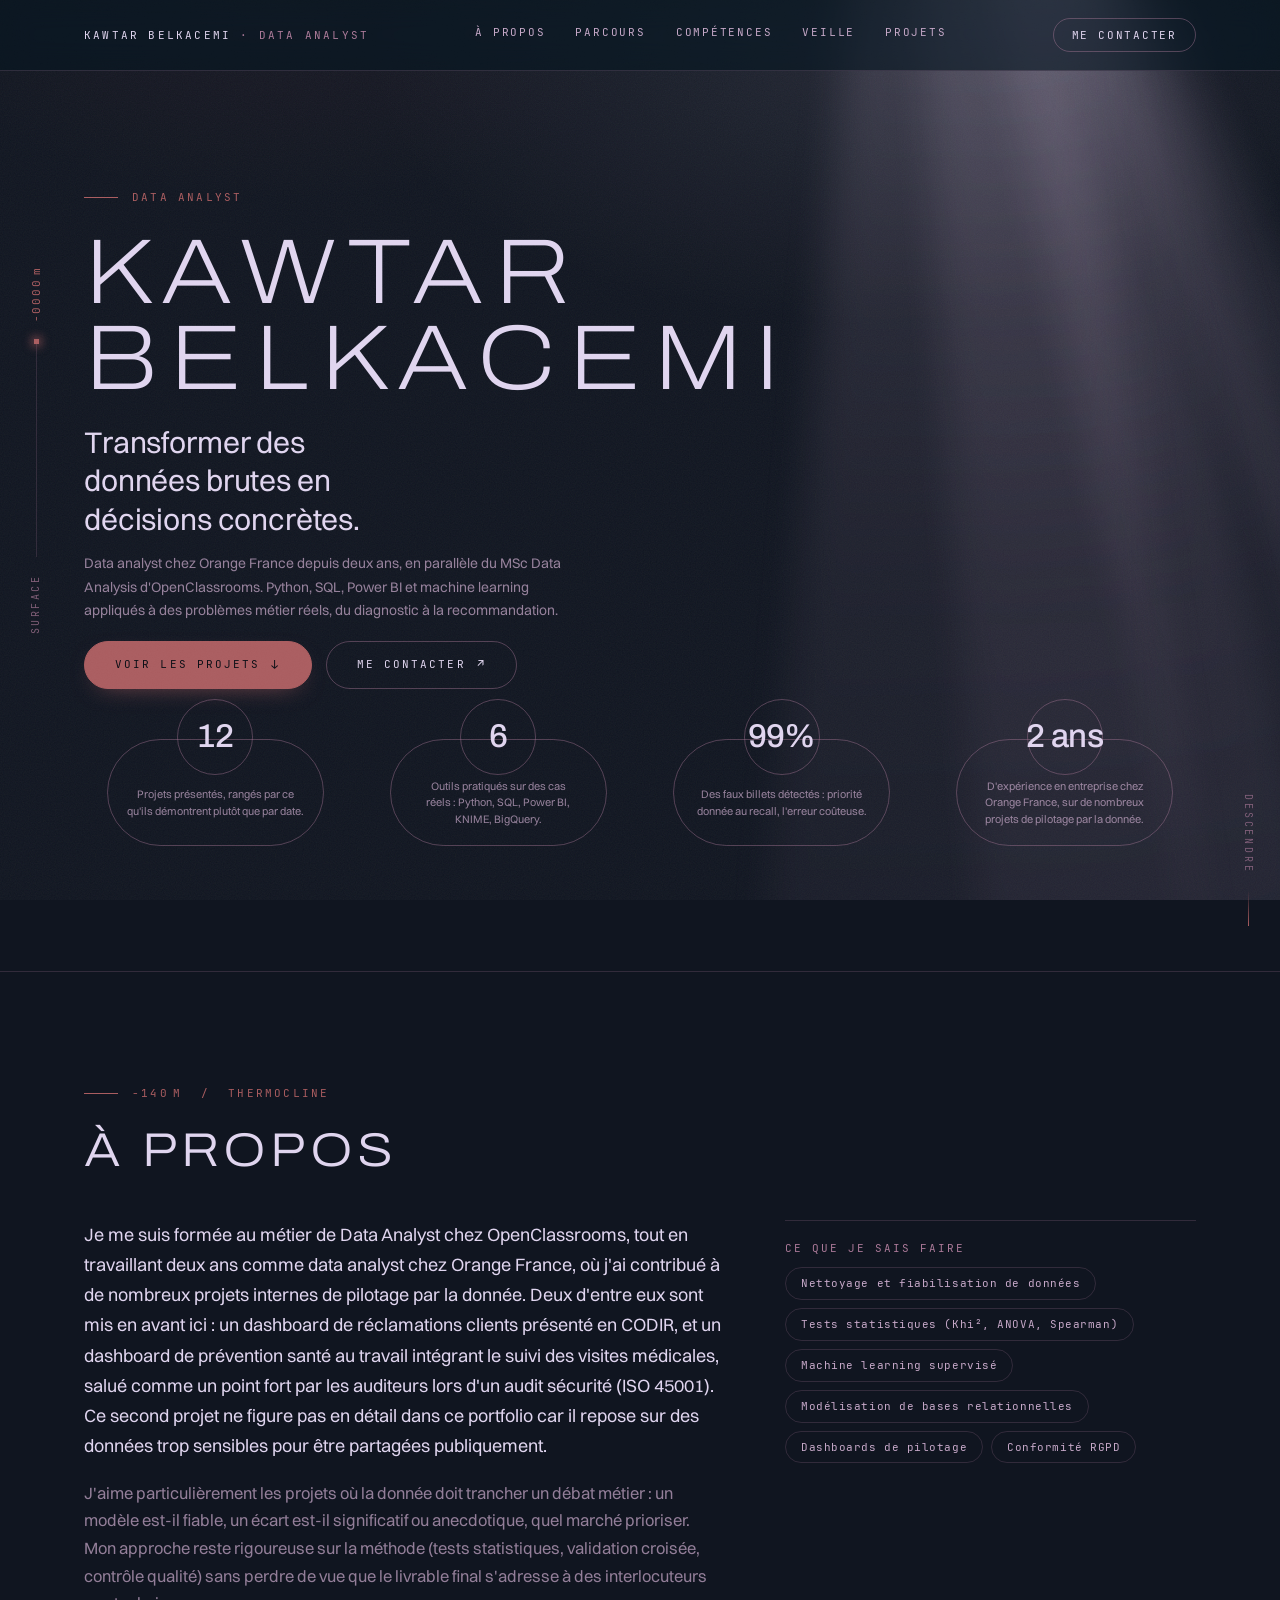
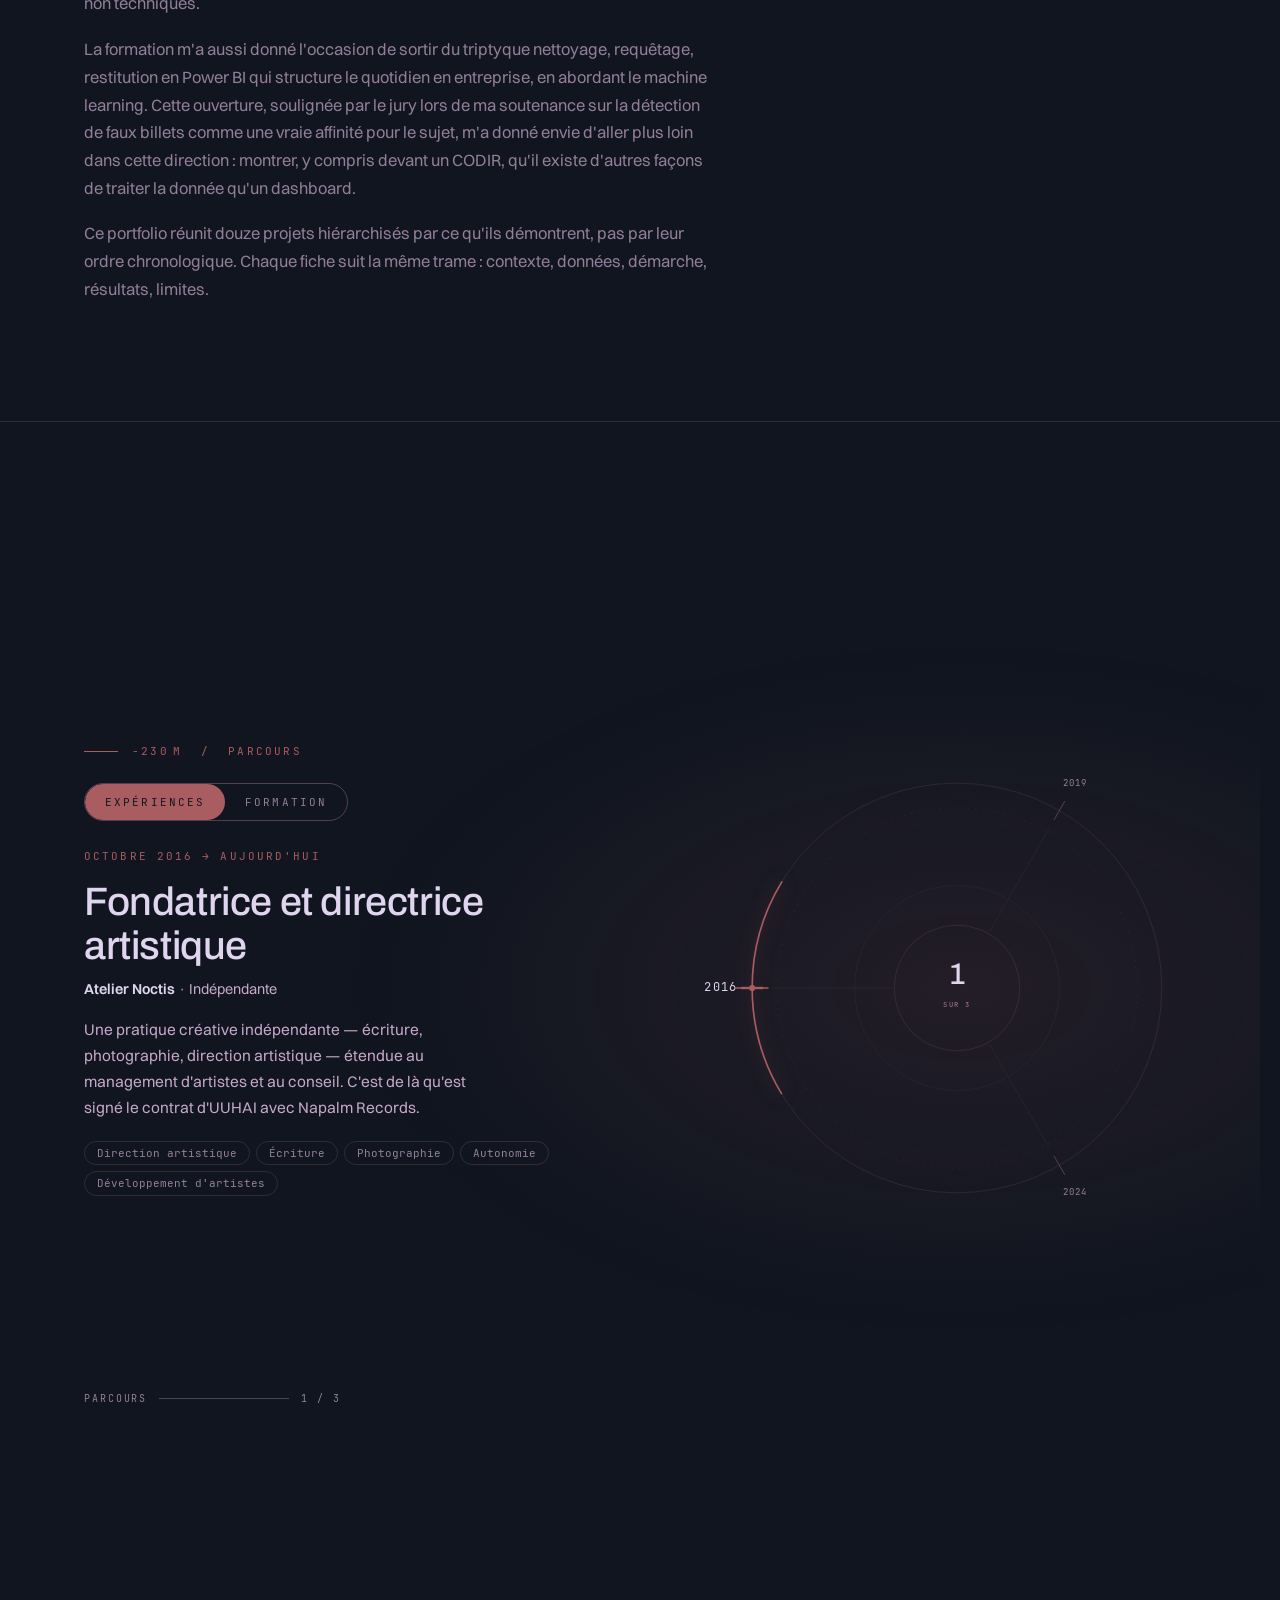
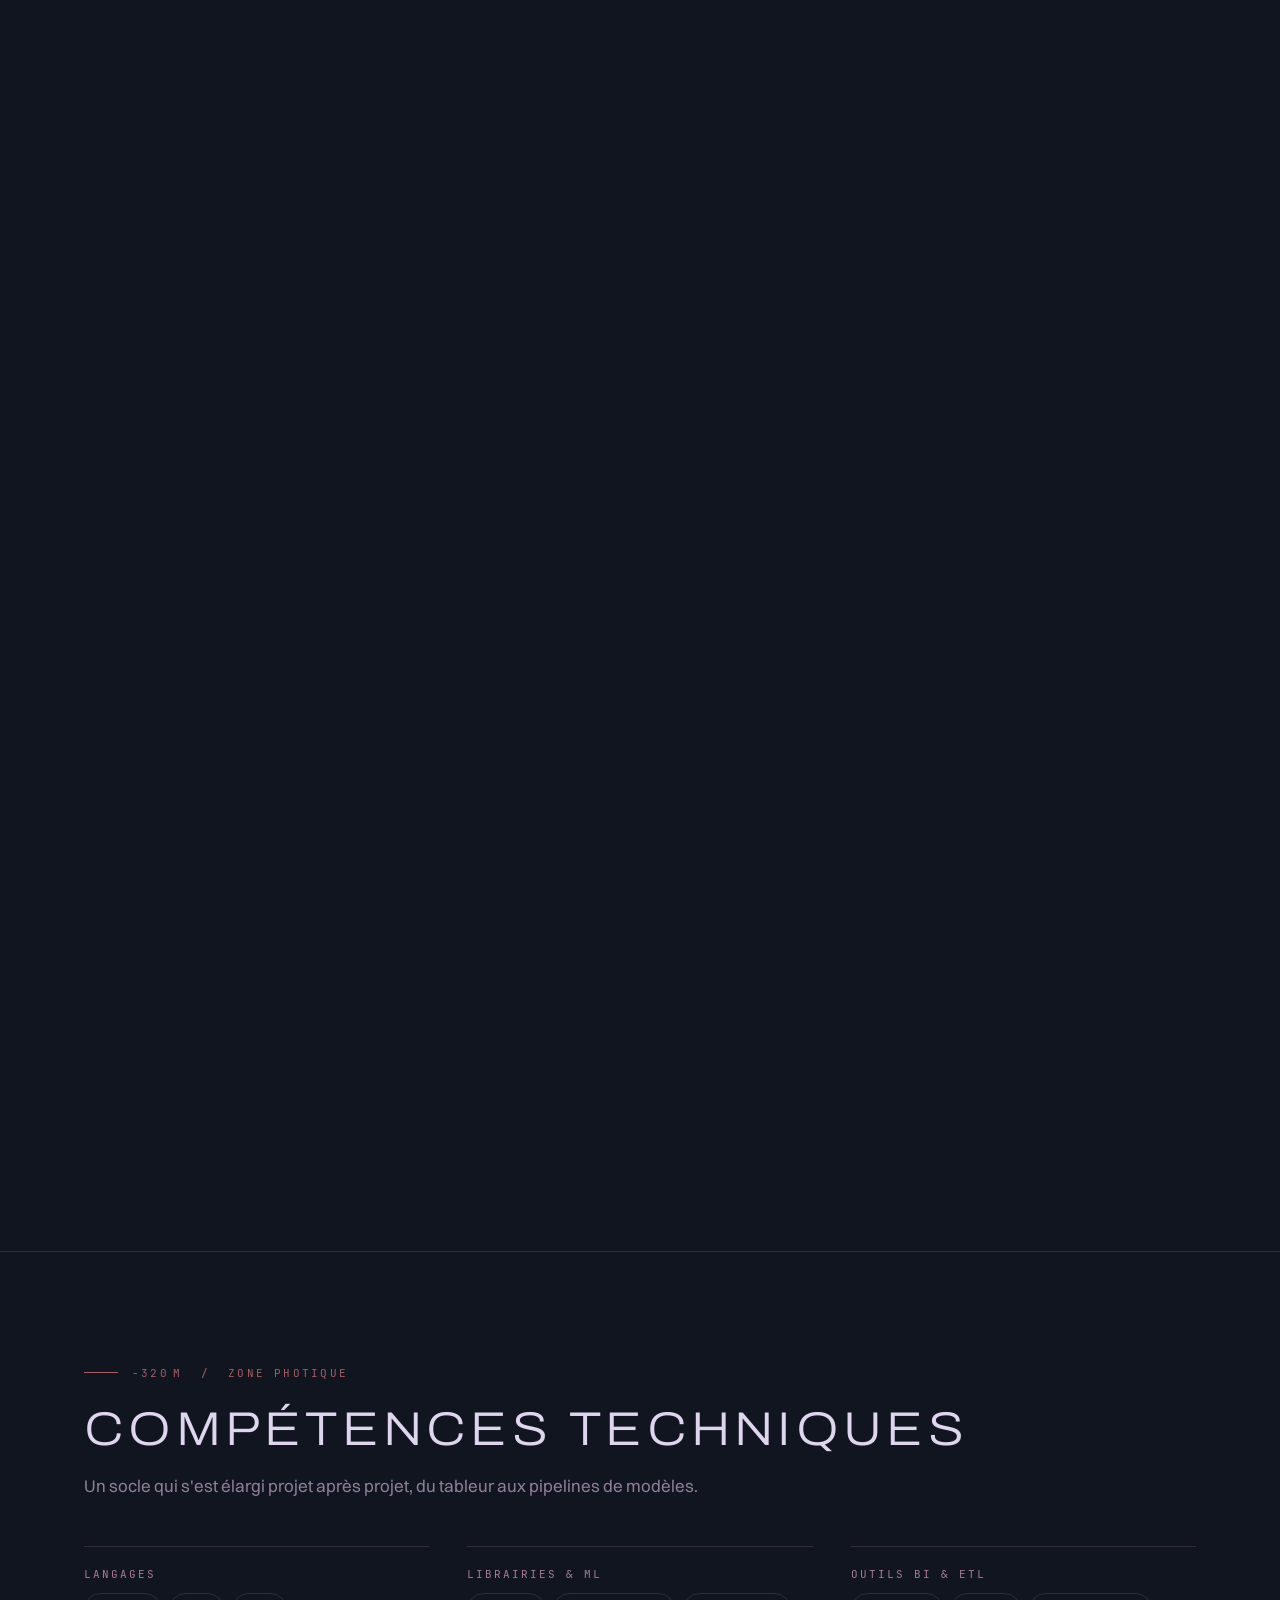
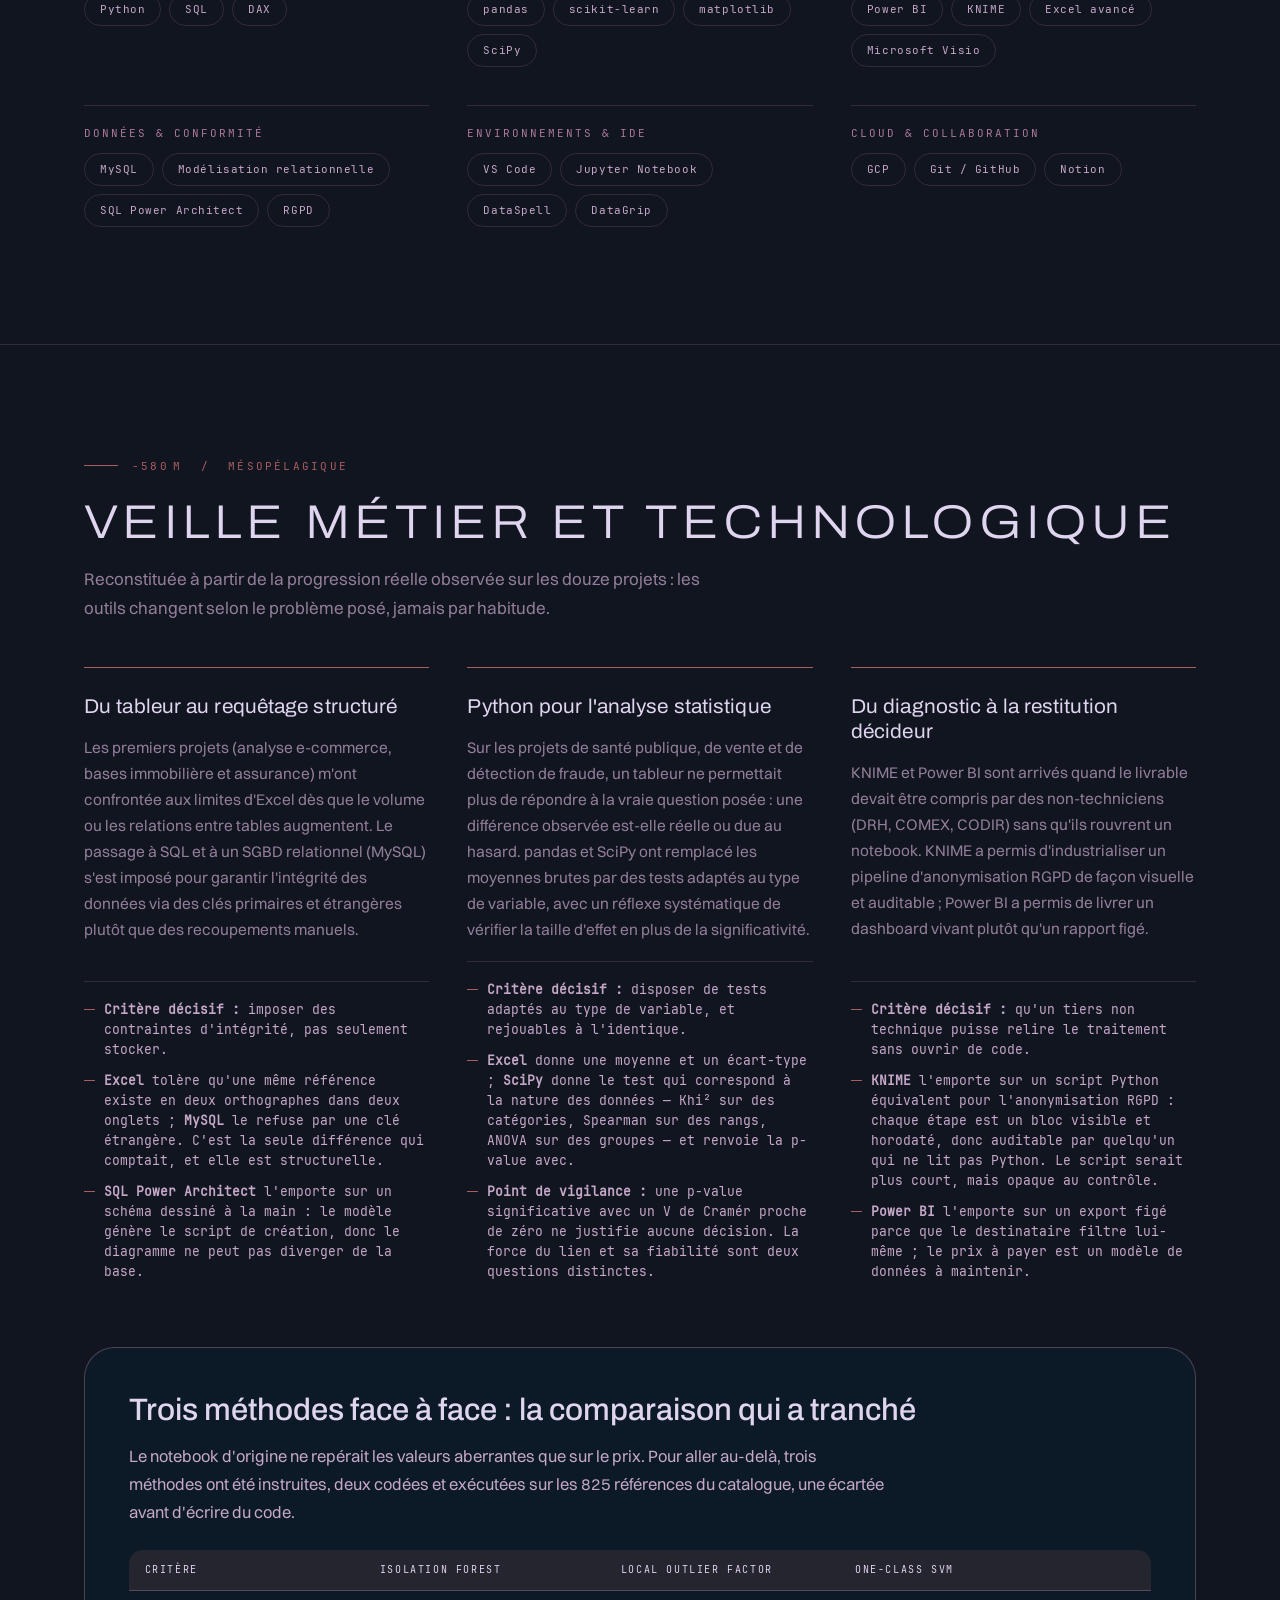
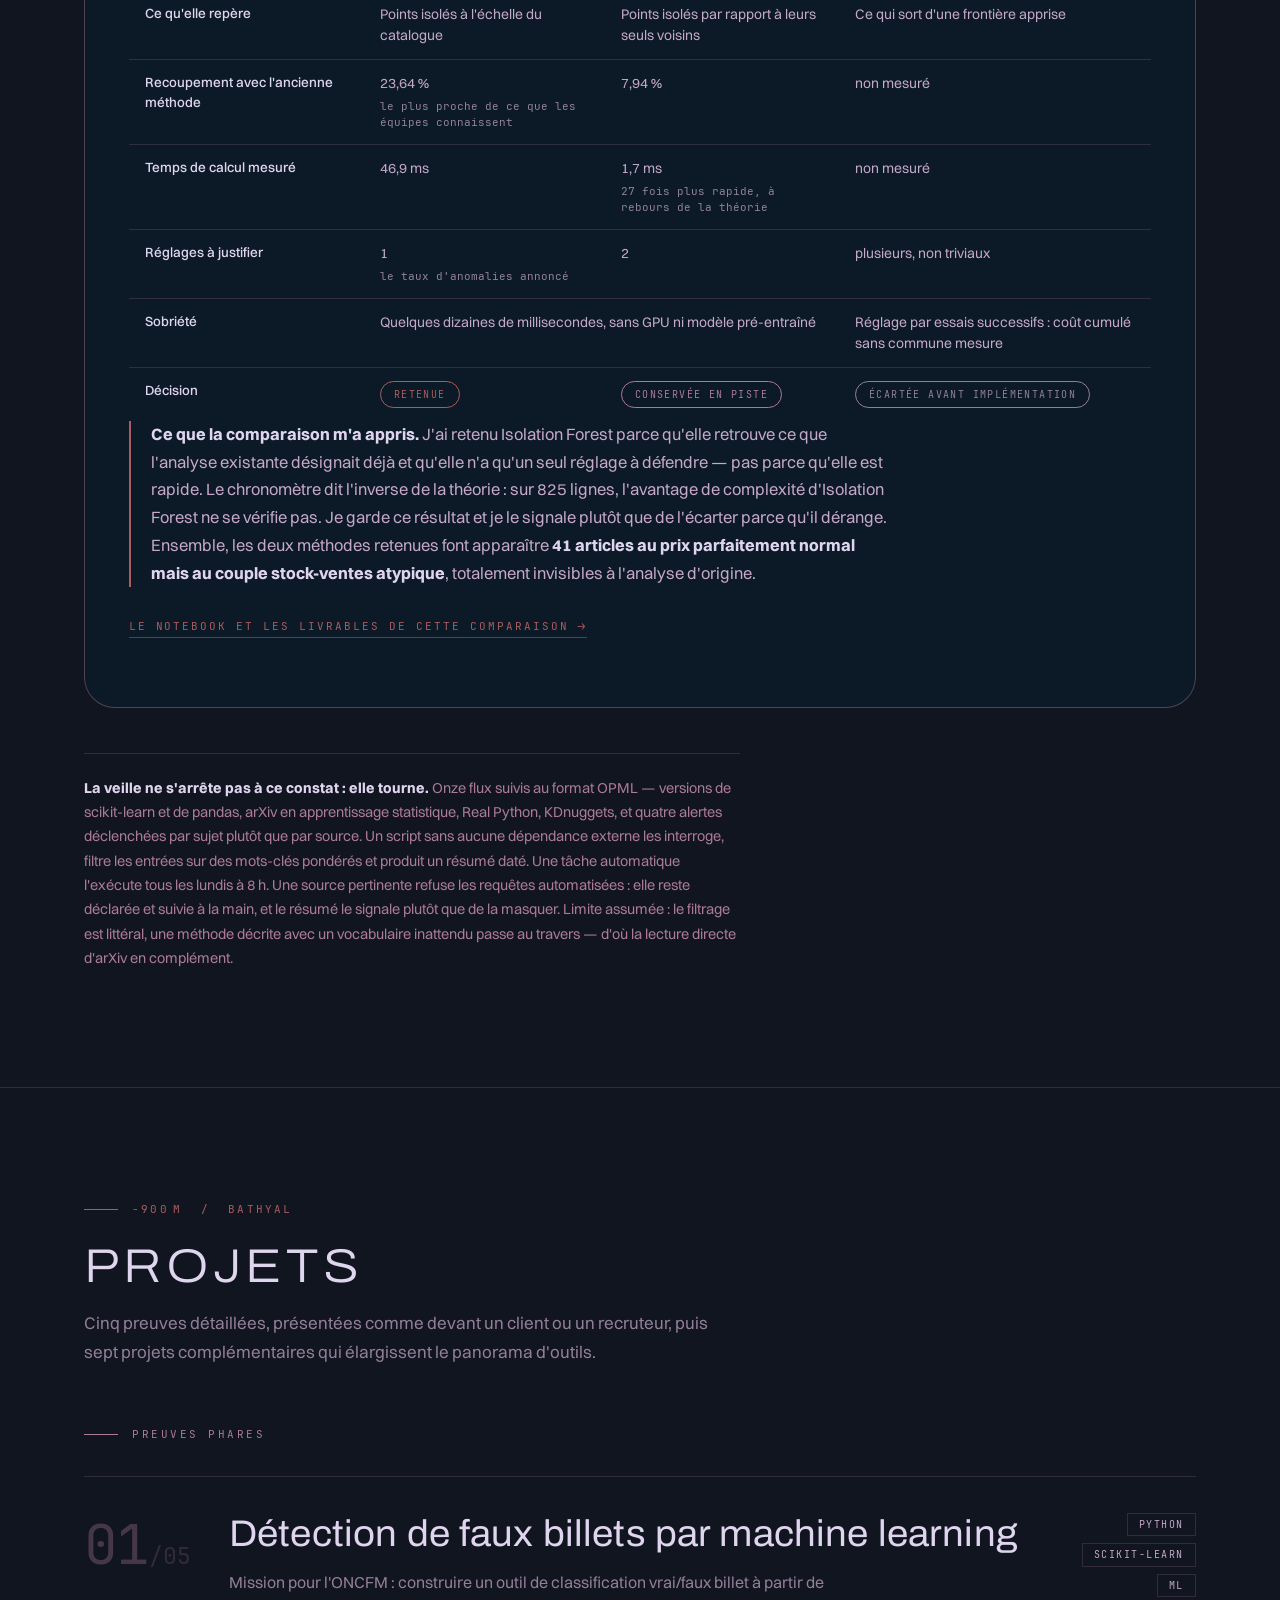
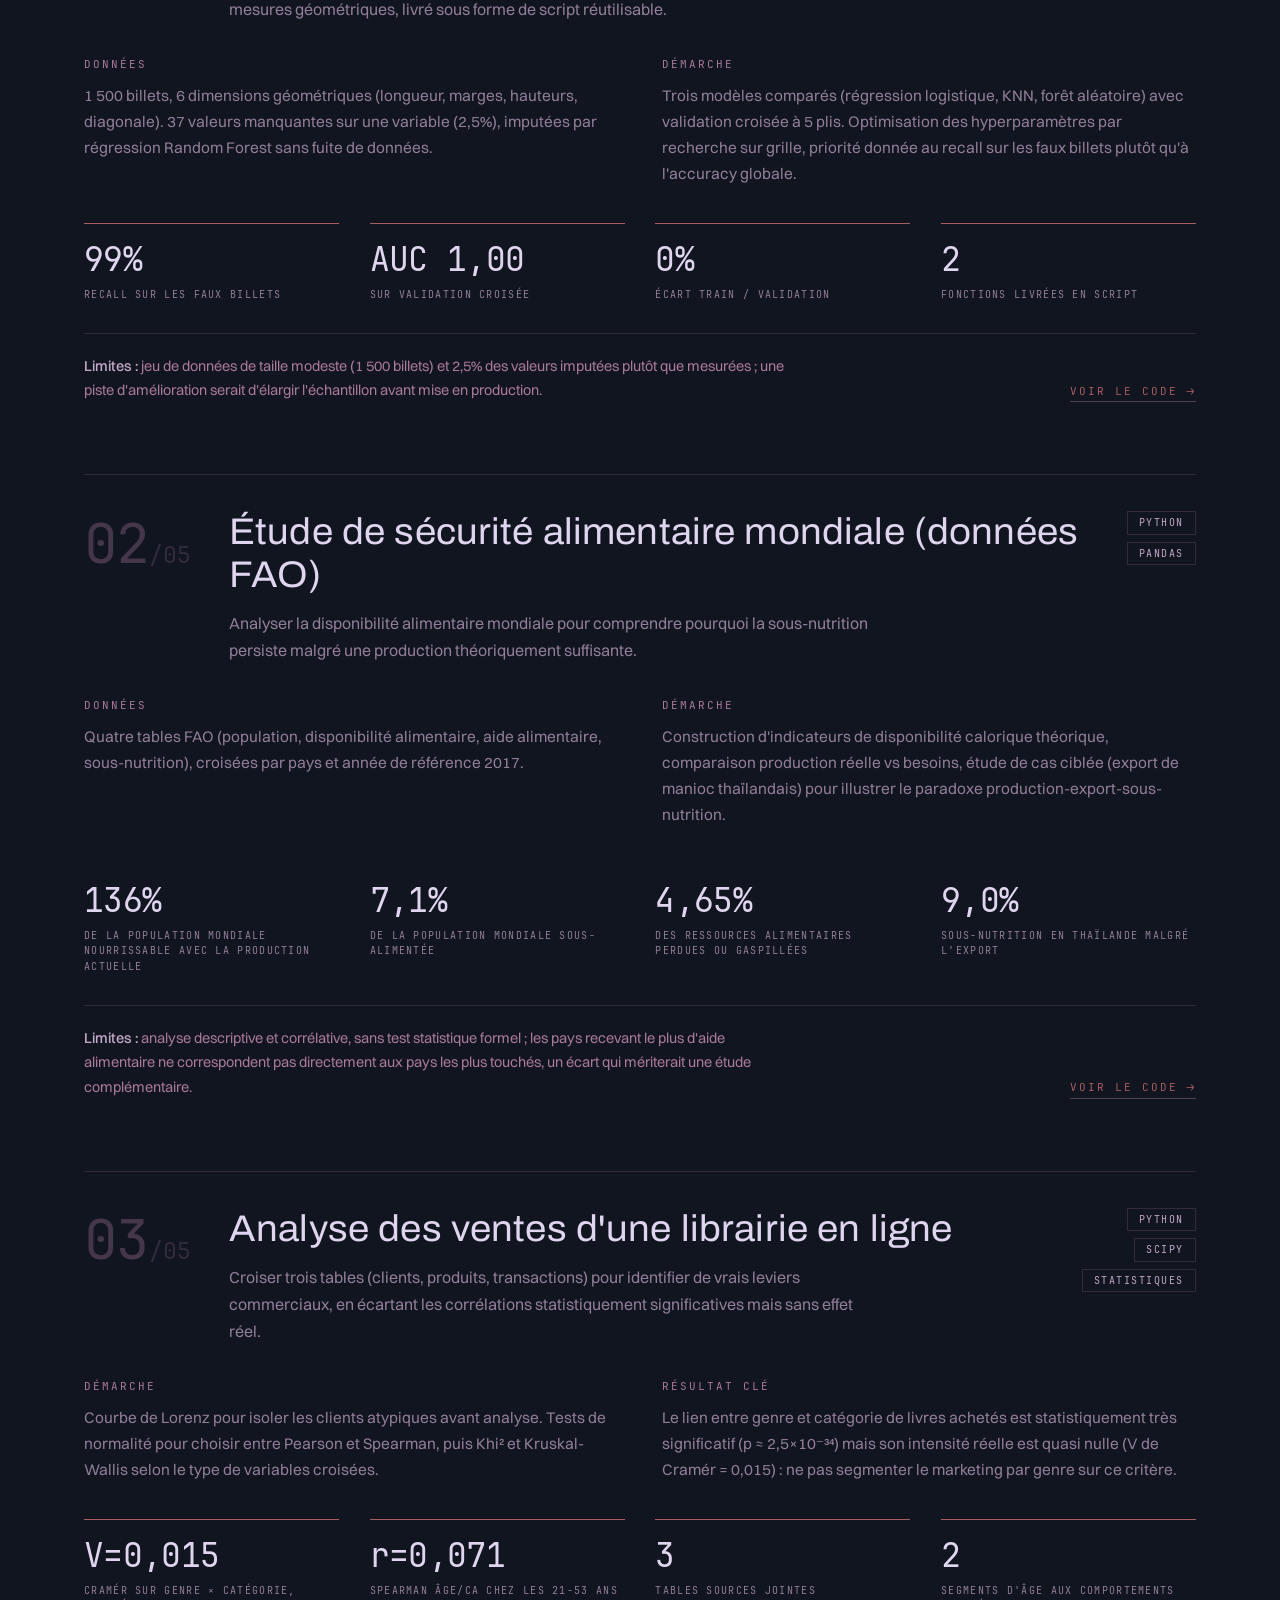
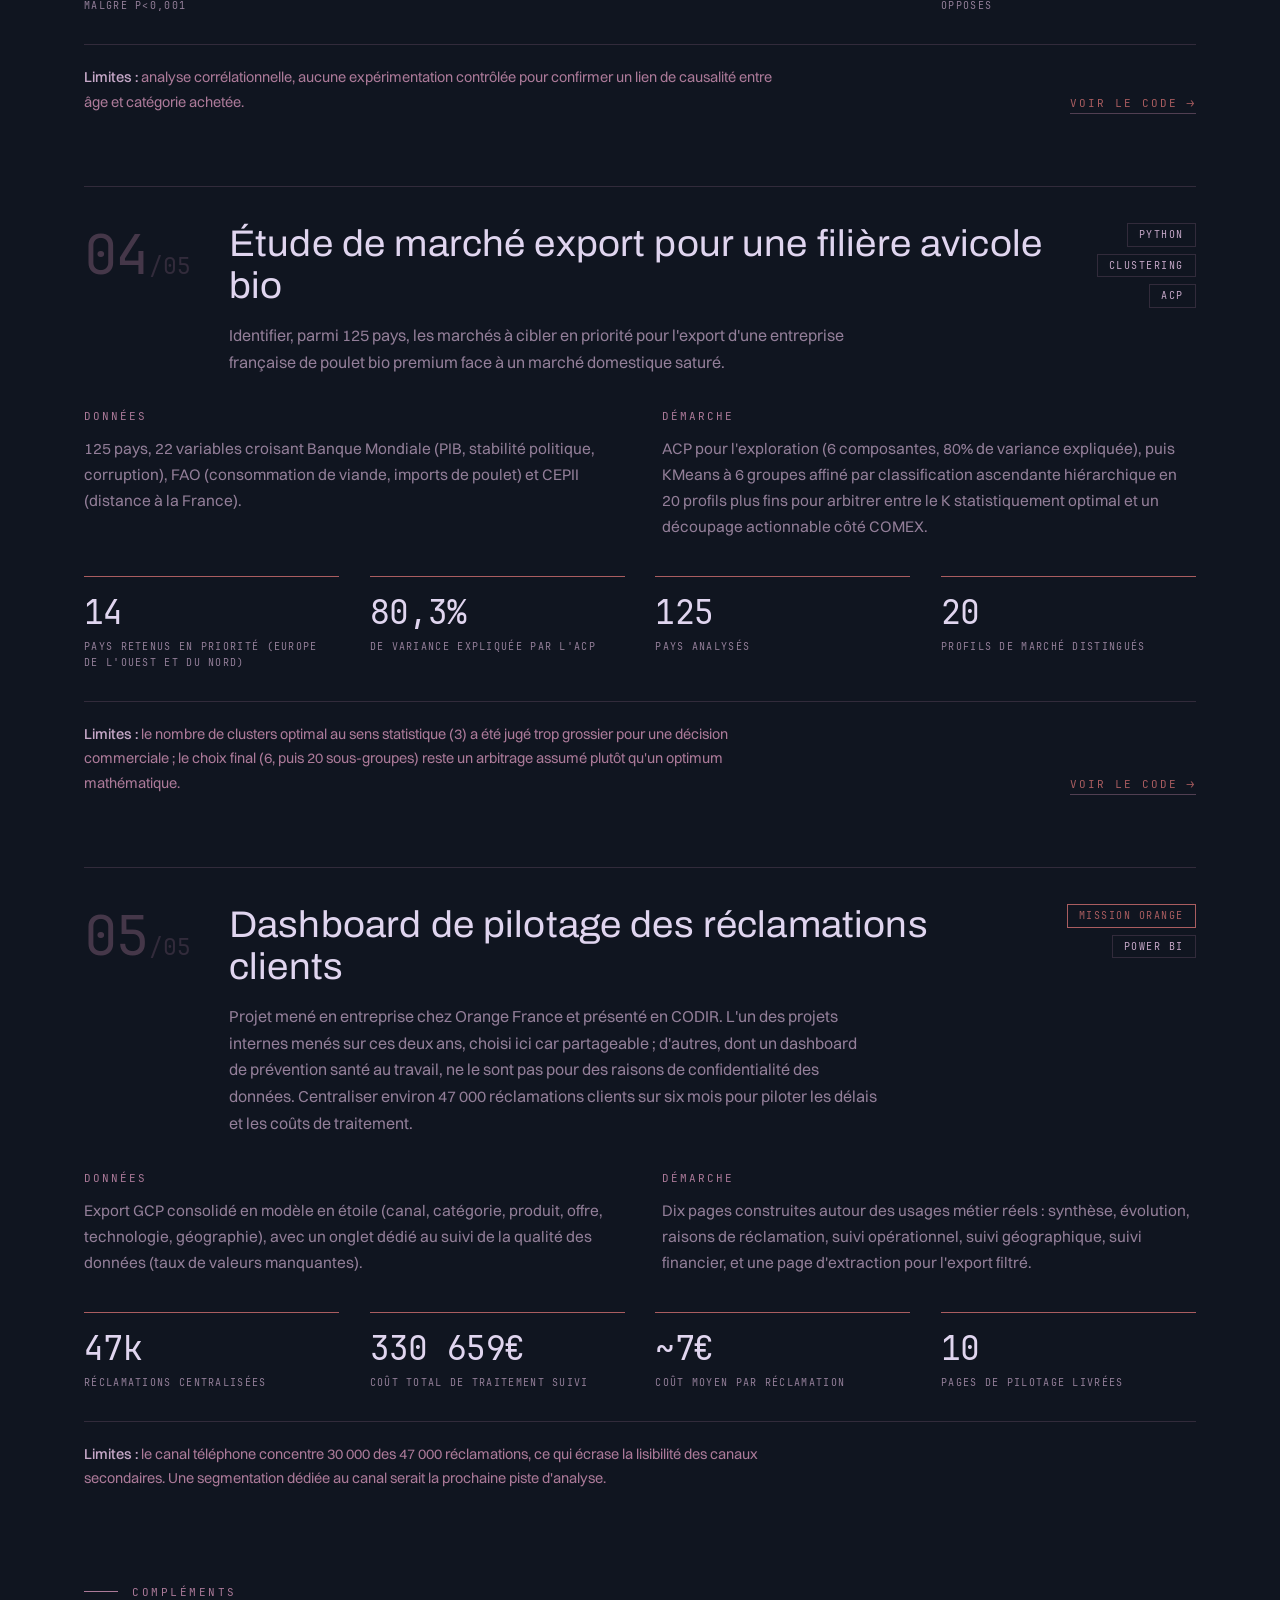
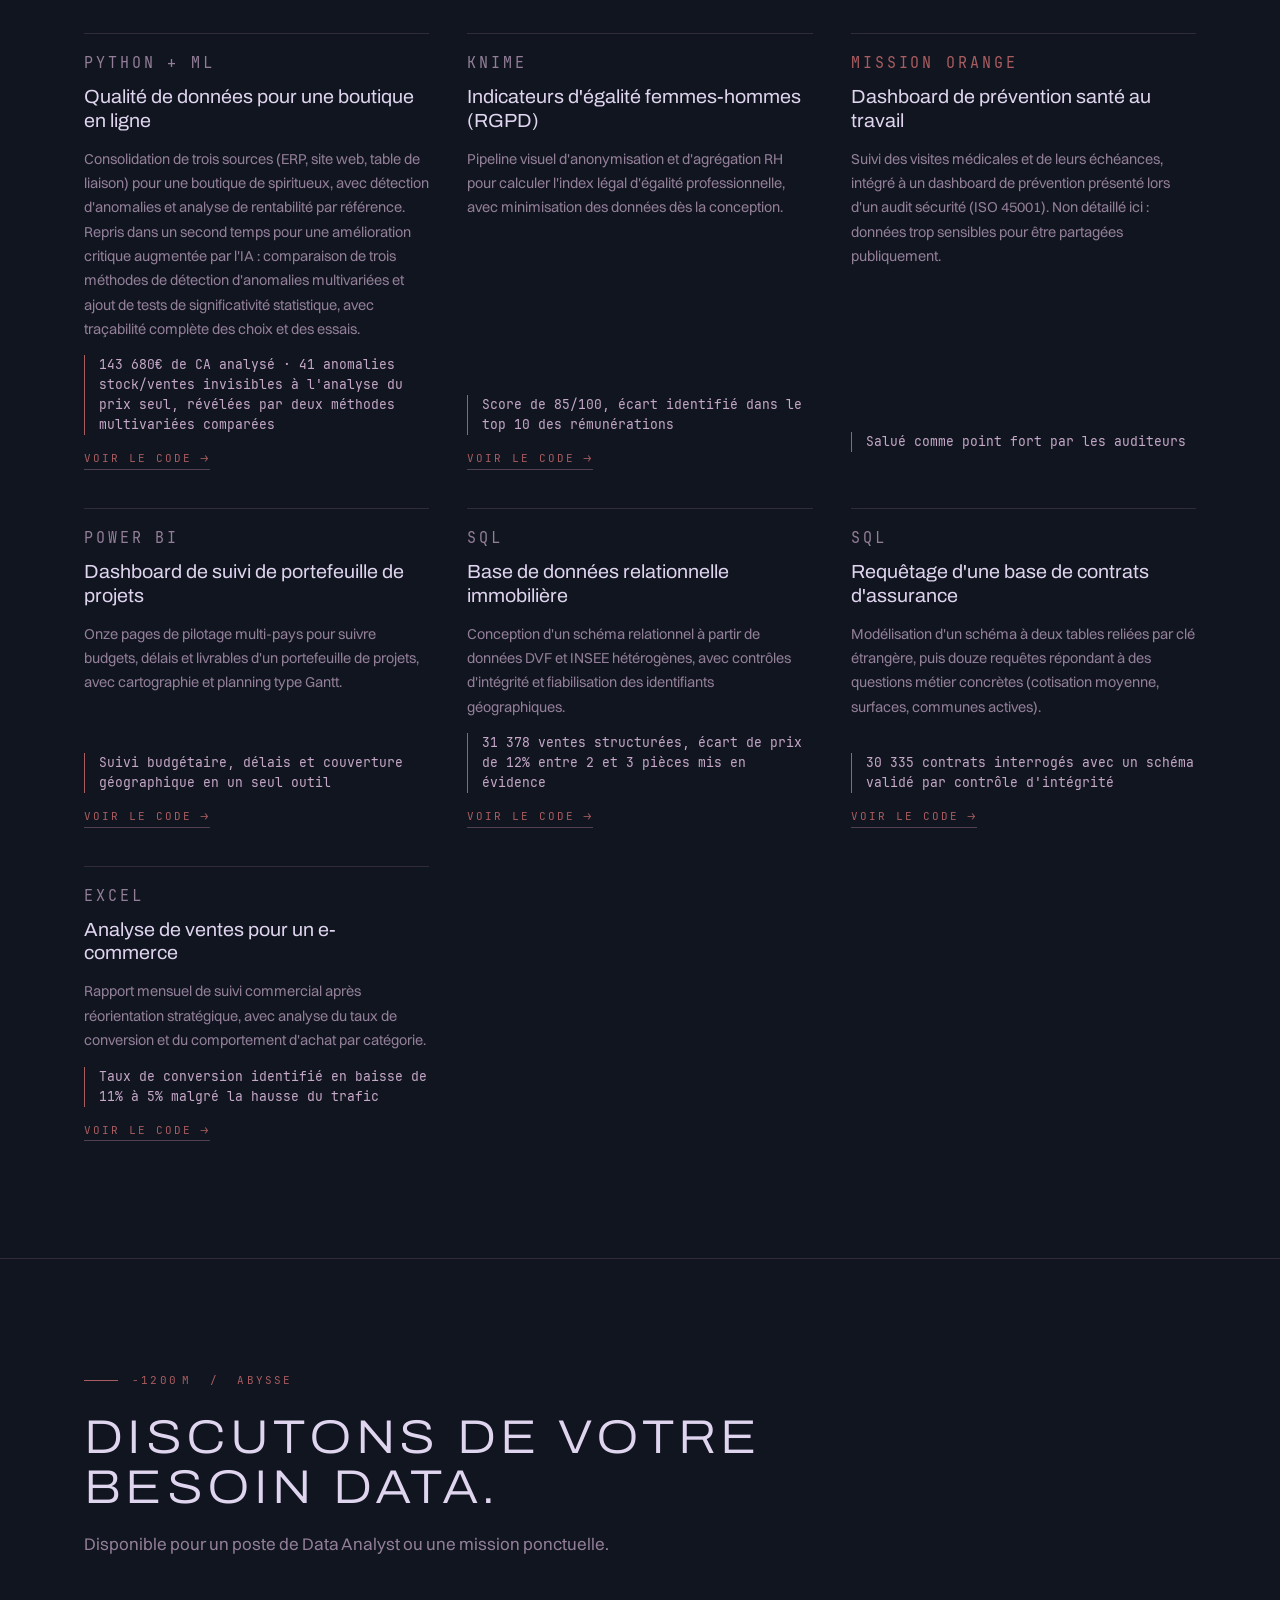
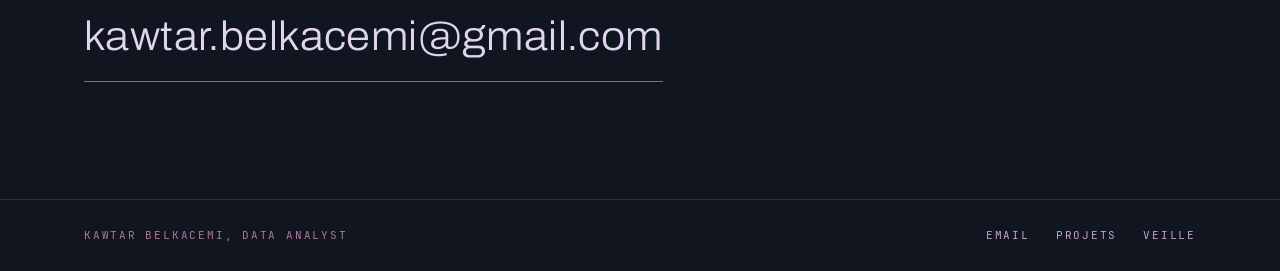
==== commit f59865d8: "Veille : la comparaison et le dispositif automatise entrent dans le portfolio La competence veille e" ====
--- a/index.html
+++ b/index.html
@@ -175,28 +175,78 @@
           <h3>Du tableur au requêtage structuré</h3>
           <p>Les premiers projets (analyse e-commerce, bases immobilière et assurance) m'ont confrontée aux limites d'Excel dès que le volume ou les relations entre tables augmentent. Le passage à SQL et à un SGBD relationnel (MySQL) s'est imposé pour garantir l'intégrité des données via des clés primaires et étrangères plutôt que des recoupements manuels.</p>
           <ul>
-            <li>Critère de choix : capacité à imposer des contraintes d'intégrité, pas seulement à stocker</li>
-            <li>Outils comparés : Excel, MySQL Workbench, SQL Power Architect</li>
+            <li><b>Critère décisif :</b> imposer des contraintes d'intégrité, pas seulement stocker.</li>
+            <li><b>Excel</b> tolère qu'une même référence existe en deux orthographes dans deux onglets ; <b>MySQL</b> le refuse par une clé étrangère. C'est la seule différence qui comptait, et elle est structurelle.</li>
+            <li><b>SQL Power Architect</b> l'emporte sur un schéma dessiné à la main : le modèle génère le script de création, donc le diagramme ne peut pas diverger de la base.</li>
           </ul>
         </article>
         <article class="veille-card reveal">
           <h3>Python pour l'analyse statistique</h3>
           <p>Sur les projets de santé publique, de vente et de détection de fraude, un tableur ne permettait plus de répondre à la vraie question posée : une différence observée est-elle réelle ou due au hasard. pandas et SciPy ont remplacé les moyennes brutes par des tests adaptés au type de variable, avec un réflexe systématique de vérifier la taille d'effet en plus de la significativité.</p>
           <ul>
-            <li>Critère de choix : disponibilité de tests statistiques fiables et reproductibles (Khi², Spearman, ANOVA)</li>
-            <li>Point de vigilance retenu : un p-value significatif avec un V de Cramér proche de zéro ne justifie aucune décision métier</li>
+            <li><b>Critère décisif :</b> disposer de tests adaptés au type de variable, et rejouables à l'identique.</li>
+            <li><b>Excel</b> donne une moyenne et un écart-type ; <b>SciPy</b> donne le test qui correspond à la nature des données — Khi² sur des catégories, Spearman sur des rangs, ANOVA sur des groupes — et renvoie la p-value avec.</li>
+            <li><b>Point de vigilance :</b> une p-value significative avec un V de Cramér proche de zéro ne justifie aucune décision. La force du lien et sa fiabilité sont deux questions distinctes.</li>
           </ul>
         </article>
         <article class="veille-card reveal">
           <h3>Du diagnostic à la restitution décideur</h3>
           <p>KNIME et Power BI sont arrivés quand le livrable devait être compris par des non-techniciens (DRH, COMEX, CODIR) sans qu'ils rouvrent un notebook. KNIME a permis d'industrialiser un pipeline d'anonymisation RGPD de façon visuelle et auditable ; Power BI a permis de livrer un dashboard vivant plutôt qu'un rapport figé.</p>
           <ul>
-            <li>Critère de choix : lisibilité du pipeline pour un public non technique, traçabilité des étapes de transformation</li>
-            <li>Enjeu suivi de près : minimisation des données personnelles dès la conception (privacy by design)</li>
-          </ul>
-        </article>
-      </div>
-      <p class="veille-note reveal">Cette synthèse est issue de l'analyse de mes propres projets plutôt que d'un journal de veille tenu en continu. Une vraie routine de veille (sources suivies, newsletters, comparatifs d'outils émergents) reste une piste d'amélioration identifiée pour la suite de mon parcours.</p>
+            <li><b>Critère décisif :</b> qu'un tiers non technique puisse relire le traitement sans ouvrir de code.</li>
+            <li><b>KNIME</b> l'emporte sur un script Python équivalent pour l'anonymisation RGPD : chaque étape est un bloc visible et horodaté, donc auditable par quelqu'un qui ne lit pas Python. Le script serait plus court, mais opaque au contrôle.</li>
+            <li><b>Power BI</b> l'emporte sur un export figé parce que le destinataire filtre lui-même ; le prix à payer est un modèle de données à maintenir.</li>
+          </ul>
+        </article>
+      </div>
+      <div class="veille-compare reveal">
+        <h3 id="compare-titre">Trois méthodes face à face : la comparaison qui a tranché</h3>
+        <p>Le notebook d'origine ne repérait les valeurs aberrantes que sur le prix. Pour aller au-delà, trois méthodes ont été instruites, deux codées et exécutées sur les 825 références du catalogue, une écartée avant d'écrire du code.</p>
+        <div class="table-scroll" tabindex="0" role="region" aria-labelledby="compare-titre">
+          <table class="cmp">
+            <caption class="sr-only">Comparaison de trois méthodes de détection d'anomalies sur cinq critères, avec la décision retenue pour chacune.</caption>
+            <thead>
+              <tr>
+                <th scope="col">Critère</th>
+                <th scope="col">Isolation Forest</th>
+                <th scope="col">Local Outlier Factor</th>
+                <th scope="col">One-Class SVM</th>
+              </tr>
+            </thead>
+            <tbody>
+              <tr><th scope="row">Ce qu'elle repère</th>
+                <td>Points isolés à l'échelle du catalogue</td>
+                <td>Points isolés par rapport à leurs seuls voisins</td>
+                <td>Ce qui sort d'une frontière apprise</td></tr>
+              <tr><th scope="row">Recoupement avec l'ancienne méthode</th>
+                <td>23,64&nbsp;% <span class="cmp-note">le plus proche de ce que les équipes connaissent</span></td>
+                <td>7,94&nbsp;%</td>
+                <td>non mesuré</td></tr>
+              <tr><th scope="row">Temps de calcul mesuré</th>
+                <td>46,9&nbsp;ms</td>
+                <td>1,7&nbsp;ms <span class="cmp-note">27 fois plus rapide, à rebours de la théorie</span></td>
+                <td>non mesuré</td></tr>
+              <tr><th scope="row">Réglages à justifier</th>
+                <td>1 <span class="cmp-note">le taux d'anomalies annoncé</span></td>
+                <td>2</td>
+                <td>plusieurs, non triviaux</td></tr>
+              <tr><th scope="row">Sobriété</th>
+                <td colspan="2">Quelques dizaines de millisecondes, sans GPU ni modèle pré-entraîné</td>
+                <td>Réglage par essais successifs : coût cumulé sans commune mesure</td></tr>
+              <tr><th scope="row">Décision</th>
+                <td><b class="verdict keep">Retenue</b></td>
+                <td><b class="verdict hold">Conservée en piste</b></td>
+                <td><b class="verdict drop">Écartée avant implémentation</b></td></tr>
+            </tbody>
+          </table>
+        </div>
+        <p class="cmp-read"><b>Ce que la comparaison m'a appris.</b> J'ai retenu Isolation Forest parce qu'elle retrouve ce que l'analyse existante désignait déjà et qu'elle n'a qu'un seul réglage à défendre — pas parce qu'elle est rapide. Le chronomètre dit l'inverse de la théorie : sur 825 lignes, l'avantage de complexité d'Isolation Forest ne se vérifie pas. Je garde ce résultat et je le signale plutôt que de l'écarter parce qu'il dérange. Ensemble, les deux méthodes retenues font apparaître <b>41 articles au prix parfaitement normal mais au couple stock-ventes atypique</b>, totalement invisibles à l'analyse d'origine.</p>
+        <p class="cmp-links">
+          <a class="code-link" href="https://github.com/ArtemisKaldwin/data-analyst-projects/tree/main/p06-qualite-donnees-boutique">Le notebook et les livrables de cette comparaison</a>
+        </p>
+      </div>
+
+      <p class="veille-note reveal"><b>La veille ne s'arrête pas à ce constat : elle tourne.</b> Onze flux suivis au format OPML — versions de scikit-learn et de pandas, arXiv en apprentissage statistique, Real Python, KDnuggets, et quatre alertes déclenchées par sujet plutôt que par source. Un script sans aucune dépendance externe les interroge, filtre les entrées sur des mots-clés pondérés et produit un résumé daté. Une tâche automatique l'exécute tous les lundis à 8&nbsp;h. Une source pertinente refuse les requêtes automatisées : elle reste déclarée et suivie à la main, et le résumé le signale plutôt que de la masquer. Limite assumée : le filtrage est littéral, une méthode décrite avec un vocabulaire inattendu passe au travers — d'où la lecture directe d'arXiv en complément.</p>
     </div>
   </section>
 
@@ -388,7 +438,7 @@
           <p class="compact-tool">Python + ML</p>
           <h4>Qualité de données pour une boutique en ligne</h4>
           <p>Consolidation de trois sources (ERP, site web, table de liaison) pour une boutique de spiritueux, avec détection d'anomalies et analyse de rentabilité par référence. Repris dans un second temps pour une amélioration critique augmentée par l'IA : comparaison de trois méthodes de détection d'anomalies multivariées et ajout de tests de significativité statistique, avec traçabilité complète des choix et des essais.</p>
-          <p class="kpi">143 680€ de CA analysé · 19 anomalies stock/ventes invisibles à l'analyse de prix seule, détectées par Isolation Forest</p>
+          <p class="kpi">143 680€ de CA analysé · 41 anomalies stock/ventes invisibles à l'analyse du prix seul, révélées par deux méthodes multivariées comparées</p>
           <a class="code-link" href="https://github.com/ArtemisKaldwin/data-analyst-projects/tree/main/p06-qualite-donnees-boutique" target="_blank" rel="noopener">Voir le code</a>
         </article>
 
--- a/style.css
+++ b/style.css
@@ -994,3 +994,71 @@
     radial-gradient(58% 44% at 68% 6%, rgba(224,213,239,.085), transparent 68%),
     radial-gradient(42% 32% at 22% 0%, rgba(170,93,96,.06), transparent 70%);
 }
+
+/* ============================================================================
+   Veille — le comparatif en tête-à-tête
+   ========================================================================== */
+.veille-compare{
+  margin-top:clamp(40px,6vh,72px);
+  padding:clamp(26px,3.4vw,44px);
+  border:1px solid var(--hairline-strong);
+  border-radius:clamp(20px,2.4vw,34px);
+  background:rgba(3,38,51,.34);
+}
+.veille-compare h3{
+  font:500 clamp(21px,2.5vw,31px)/1.2 var(--display);
+  margin:0 0 14px;color:var(--foam);
+}
+.veille-compare > p{color:var(--silt);max-width:76ch;margin:0 0 24px}
+
+/* le tableau défile seul si l'écran est étroit, et reste atteignable au clavier */
+.table-scroll{overflow-x:auto;-webkit-overflow-scrolling:touch;border-radius:14px}
+.table-scroll:focus-visible{outline:2px solid var(--coral);outline-offset:3px}
+
+table.cmp{border-collapse:collapse;width:100%;min-width:660px;font-size:14px}
+table.cmp caption{text-align:left}
+table.cmp th,table.cmp td{
+  text-align:left;vertical-align:top;
+  padding:13px 16px;
+  border-bottom:1px solid var(--hairline);
+}
+table.cmp thead th{
+  font:400 10px/1.4 var(--mono);letter-spacing:.16em;text-transform:uppercase;
+  color:var(--foam);background:rgba(170,93,96,.16);
+  border-bottom:1px solid var(--hairline-strong);
+}
+table.cmp thead th:first-child{border-top-left-radius:12px}
+table.cmp thead th:last-child{border-top-right-radius:12px}
+table.cmp tbody th{
+  font:500 13.5px/1.45 var(--body);color:var(--foam);
+  width:23%;
+}
+table.cmp td{color:var(--silt);line-height:1.5}
+table.cmp tbody tr:last-child th,table.cmp tbody tr:last-child td{border-bottom:0}
+.cmp-note{
+  display:block;margin-top:5px;
+  font:400 11px/1.45 var(--mono);color:var(--silt-dim);
+}
+/* la décision se lit en toutes lettres : jamais portée par la couleur seule */
+.verdict{
+  display:inline-block;border-radius:999px;padding:6px 13px;
+  font:400 10px/1.3 var(--mono);letter-spacing:.14em;text-transform:uppercase;
+  border:1px solid currentColor;
+}
+.verdict.keep{color:var(--coral)}
+.verdict.hold{color:var(--anemone)}
+.verdict.drop{color:var(--silt-dim)}
+
+.cmp-read{
+  margin:26px 0 0;color:var(--silt);max-width:80ch;
+  border-left:2px solid var(--coral);padding-left:20px;
+}
+.cmp-read b{color:var(--foam)}
+.cmp-links{margin:24px 0 0}
+
+.veille-note b{color:var(--foam)}
+
+@media (max-width:640px){
+  table.cmp{font-size:13px;min-width:600px}
+  .veille-compare{padding:22px 16px}
+}
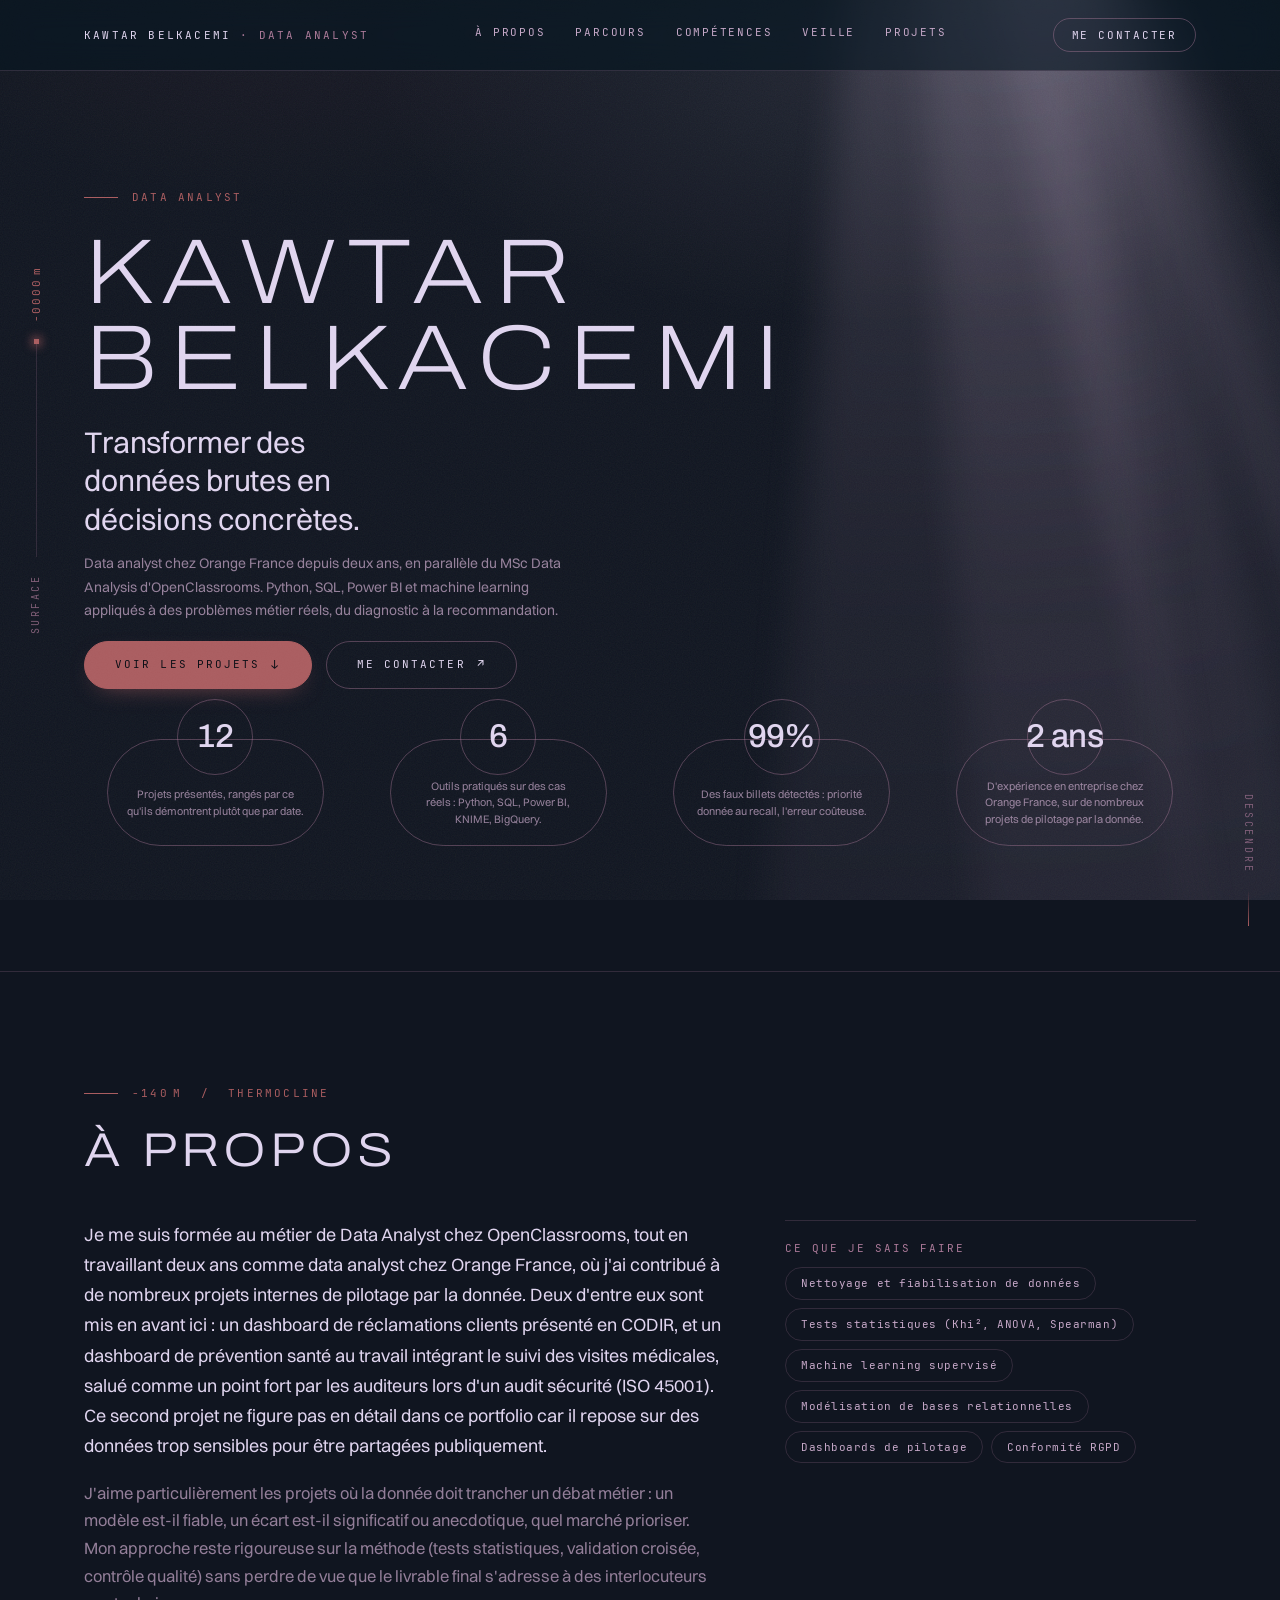
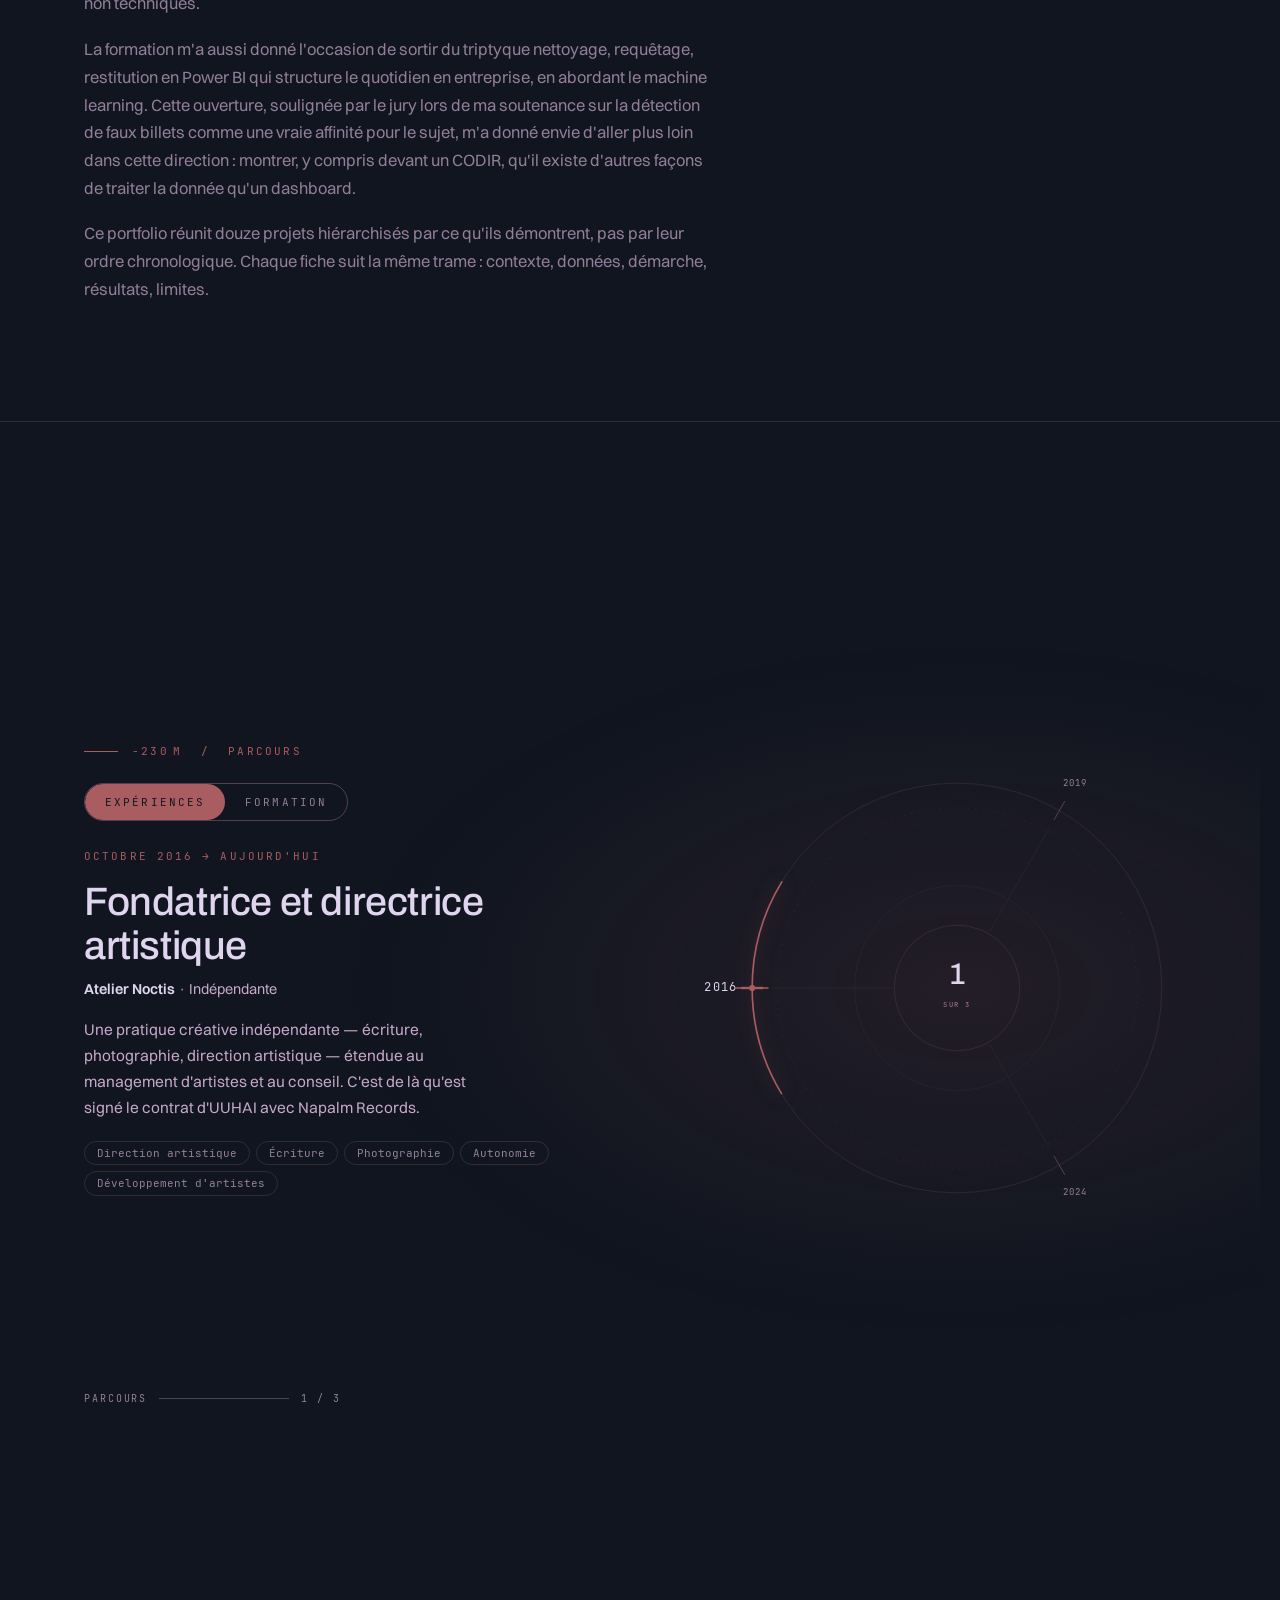
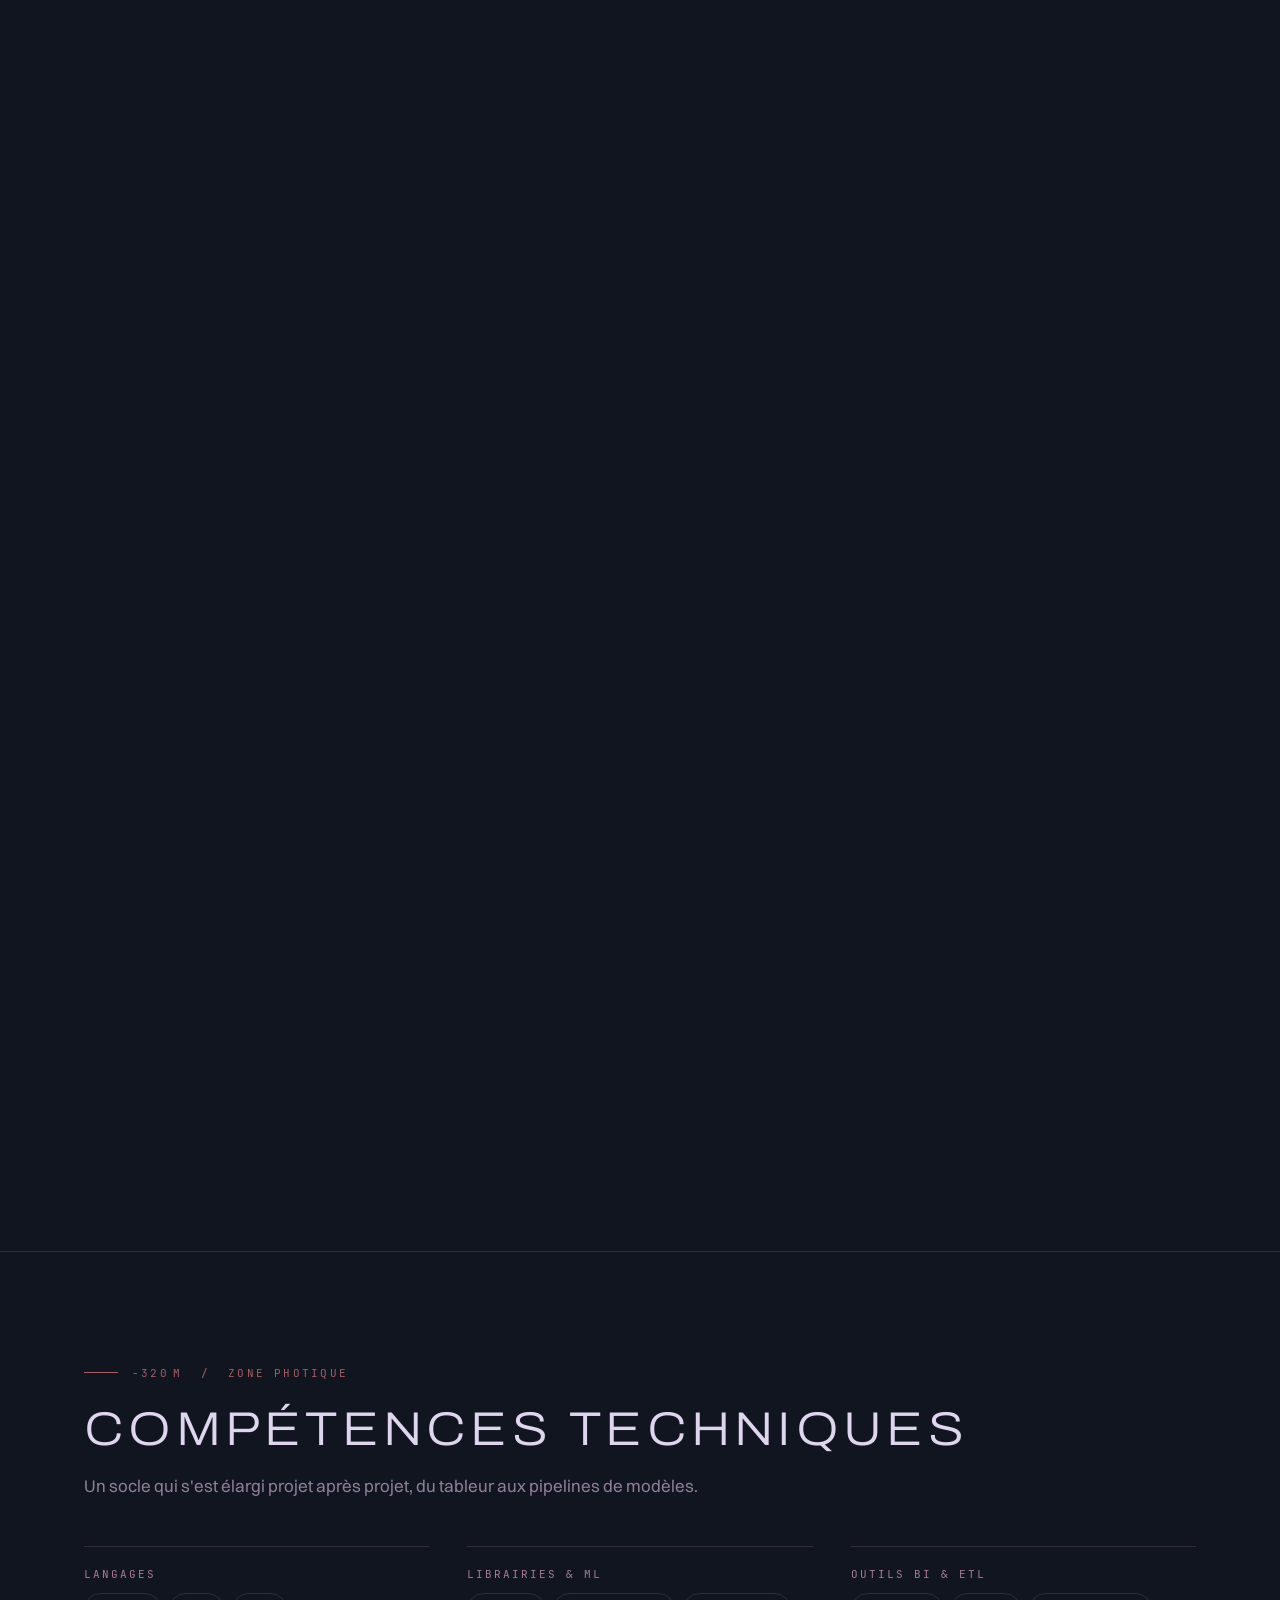
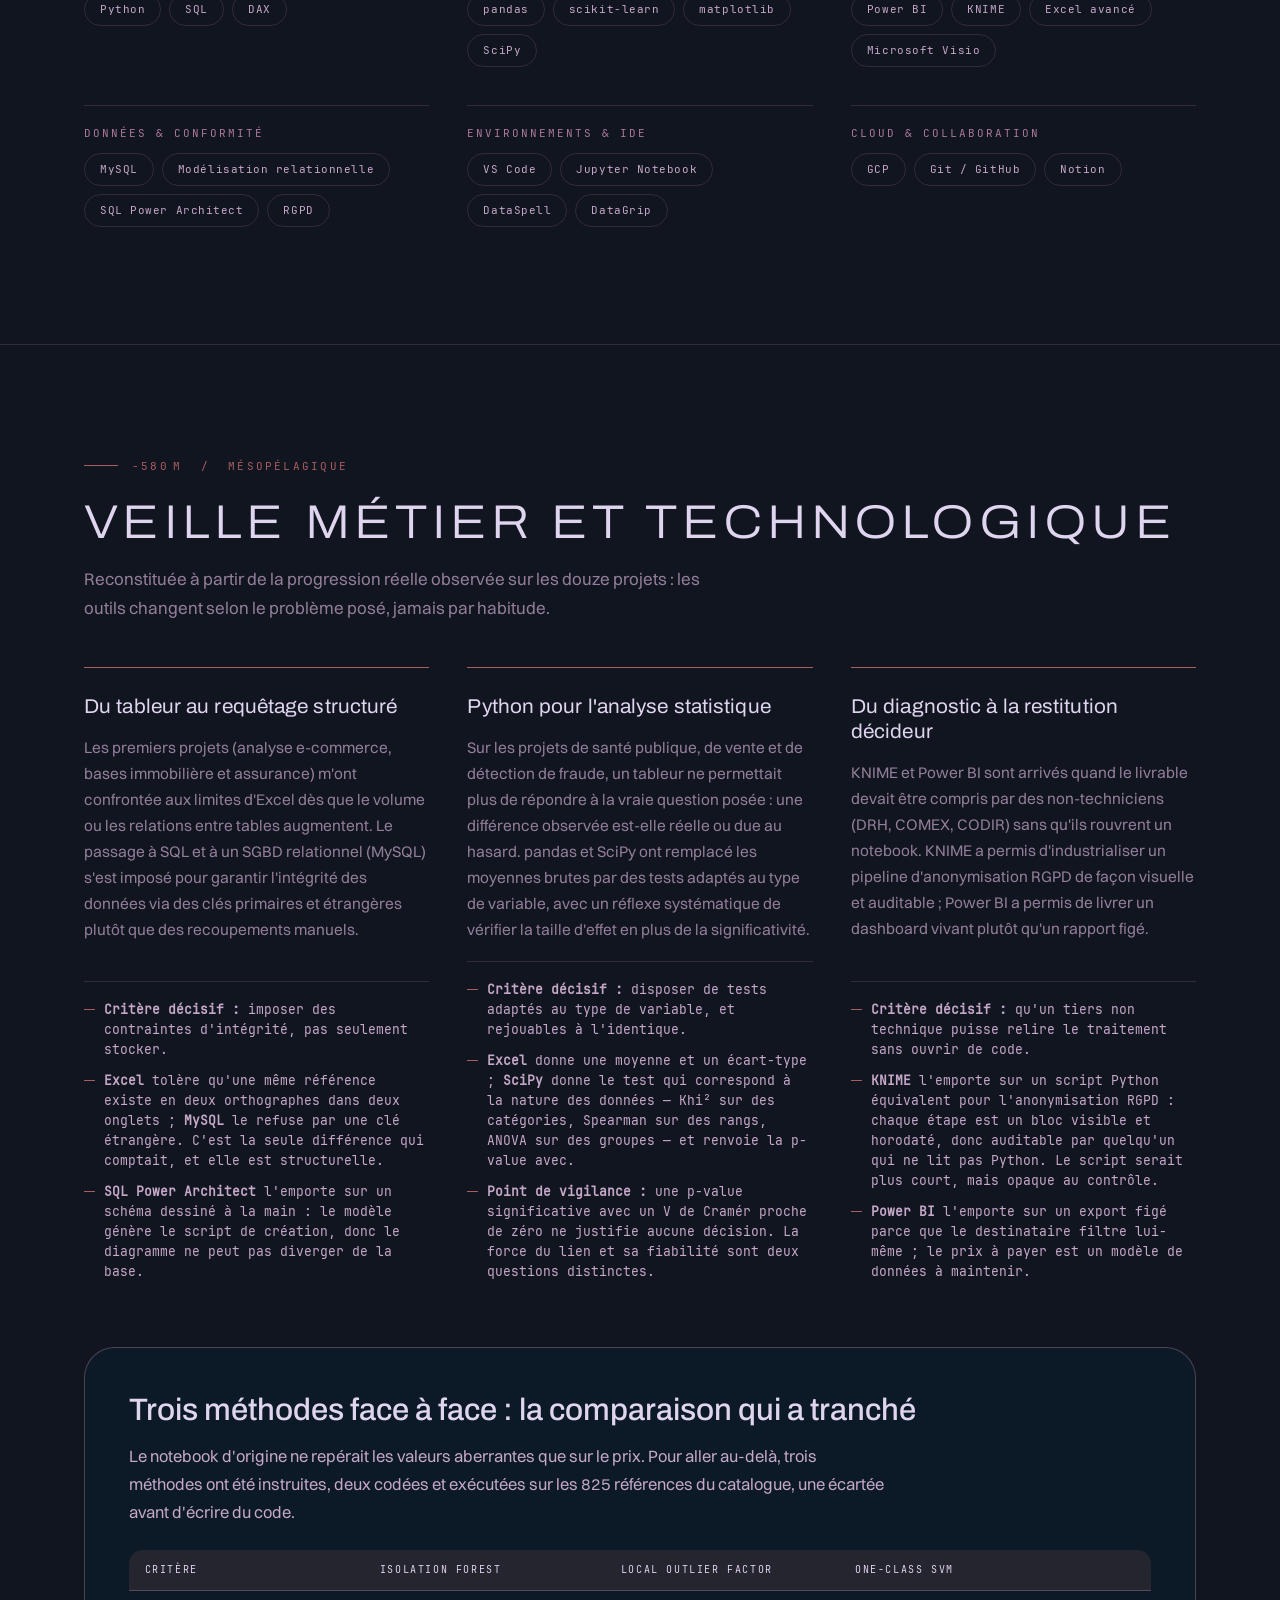
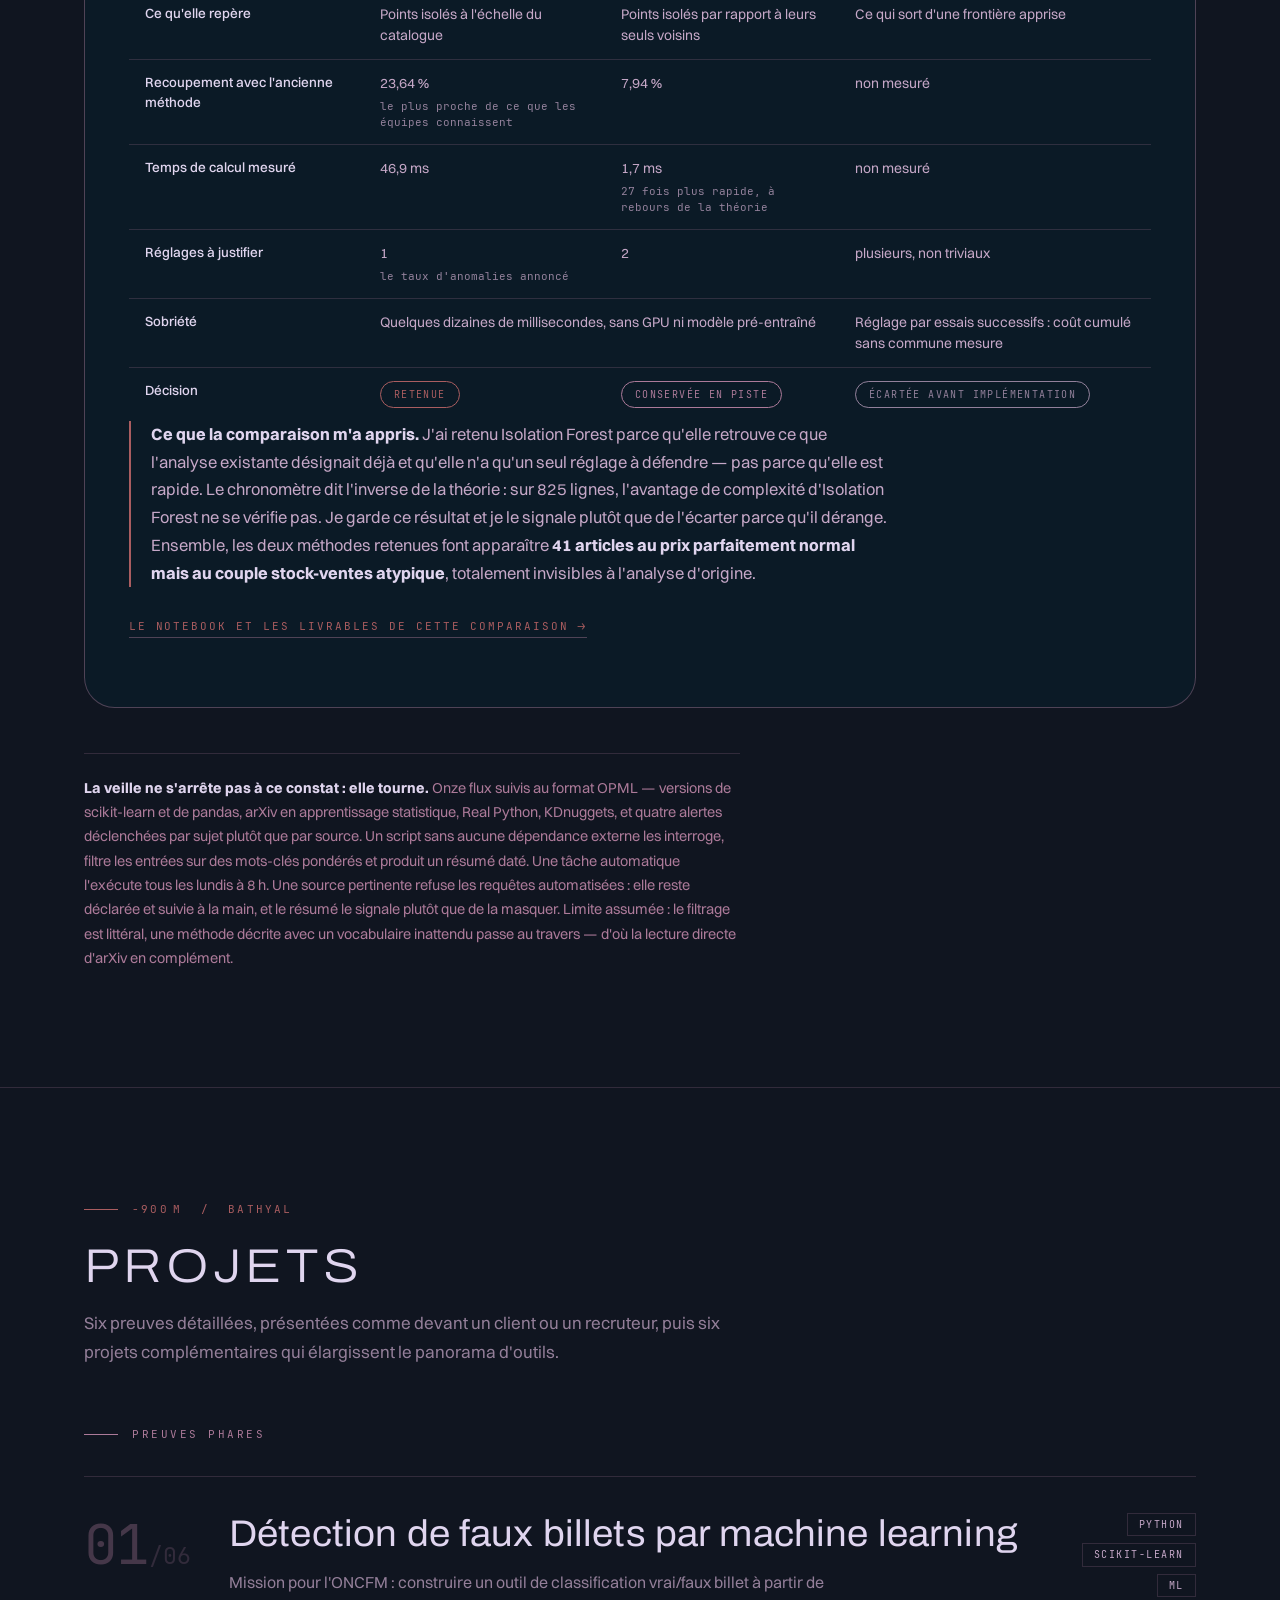
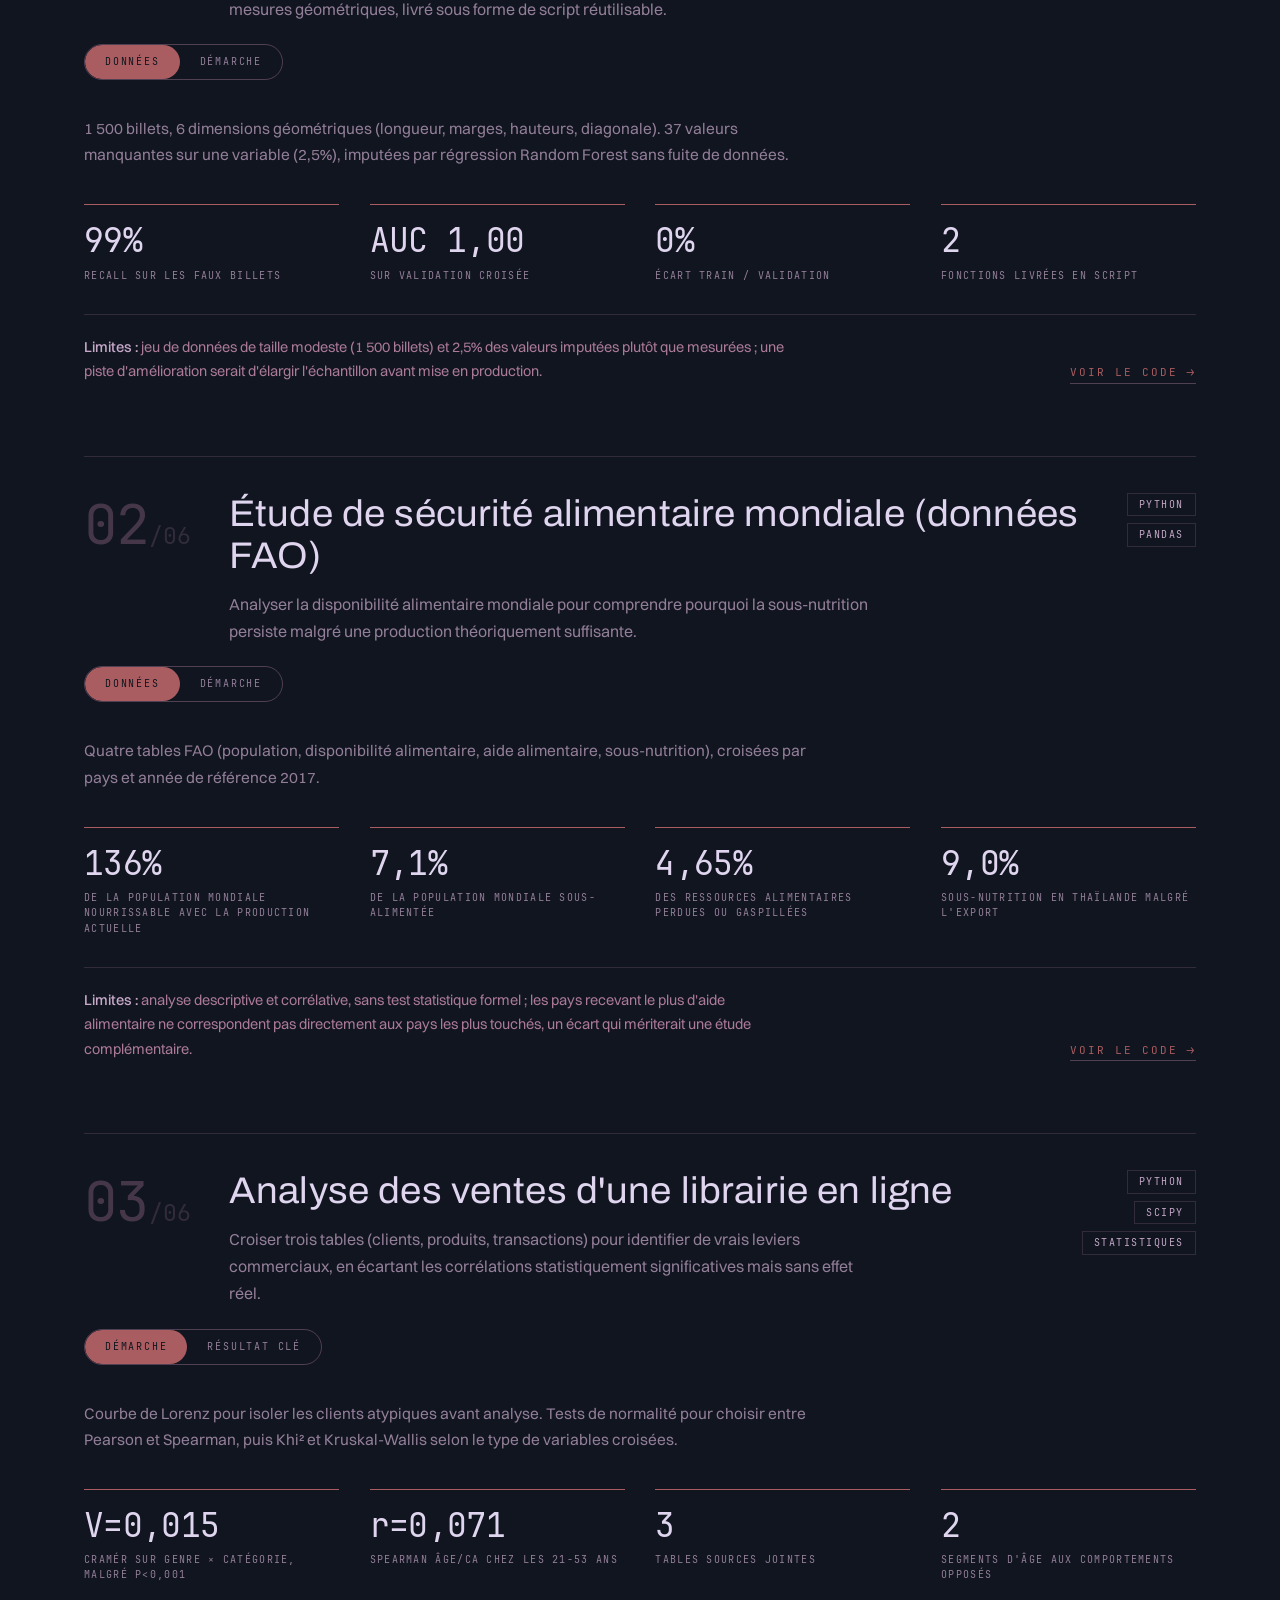
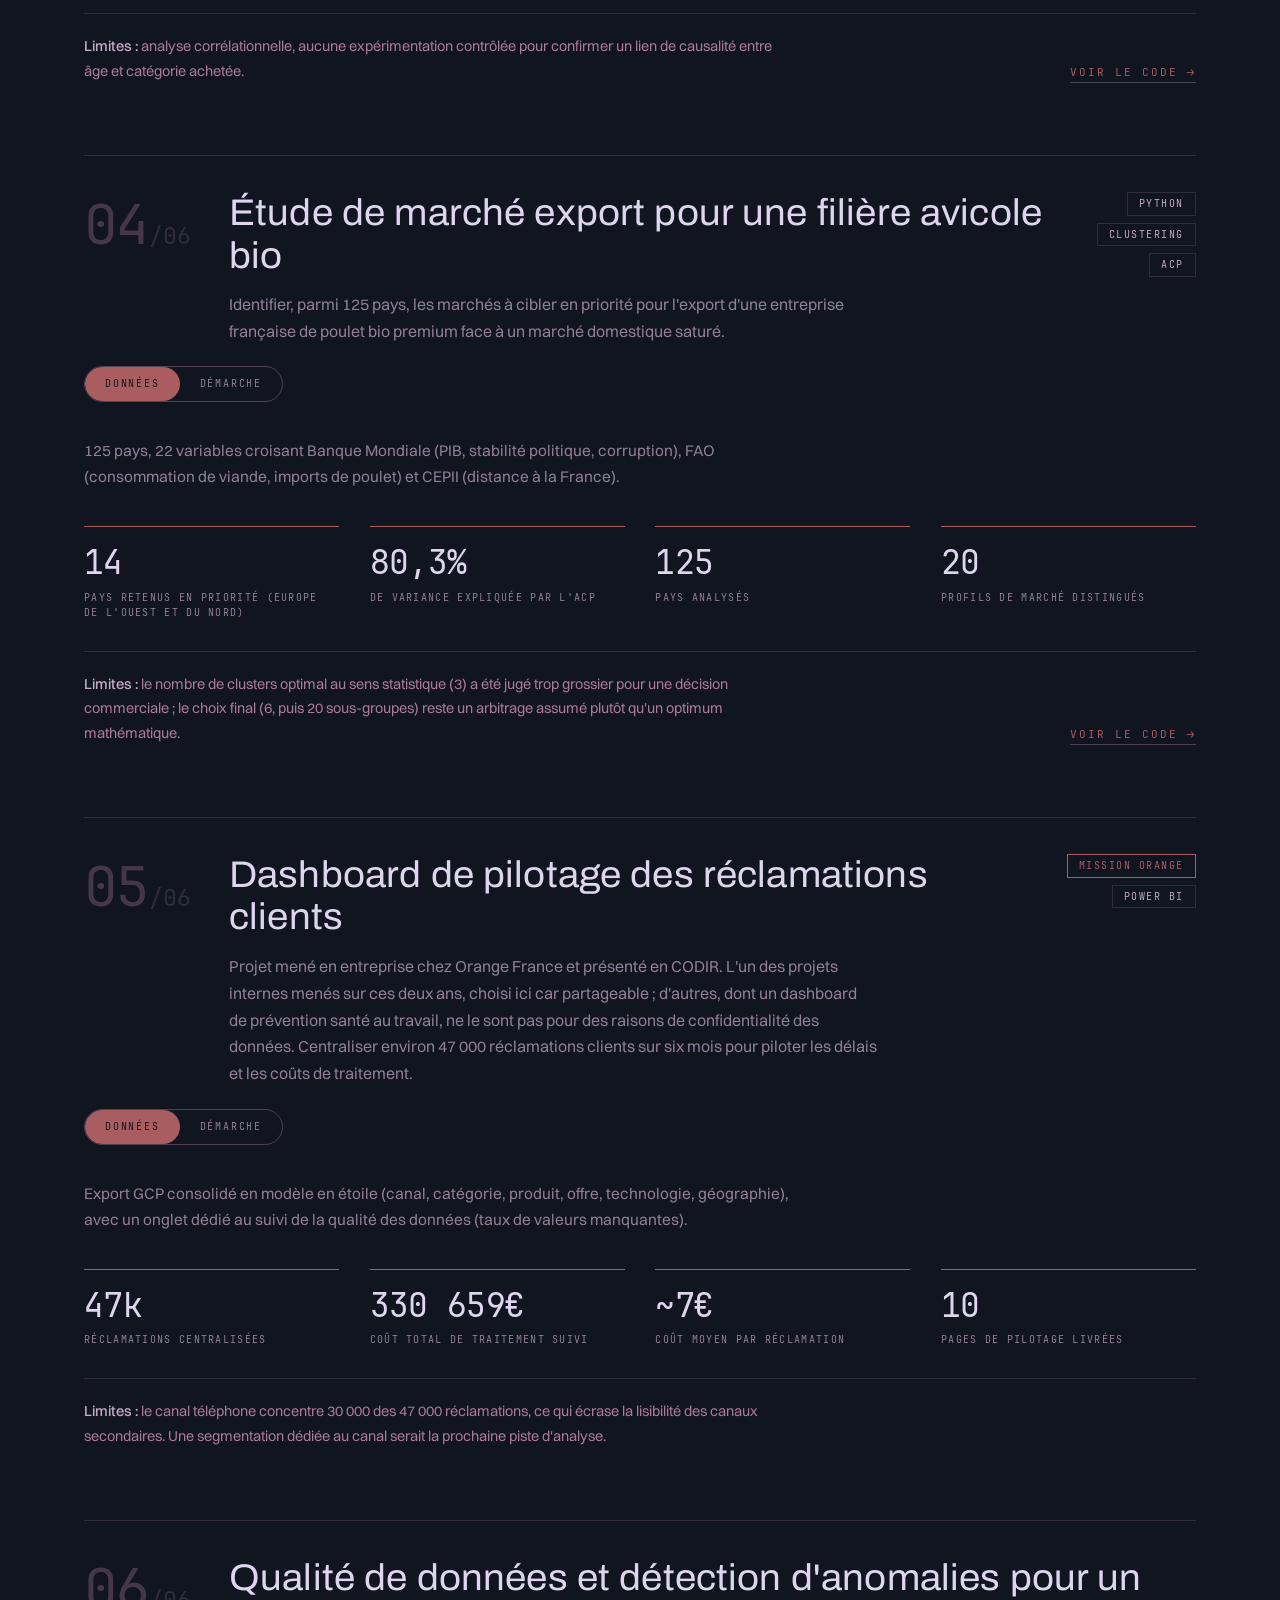
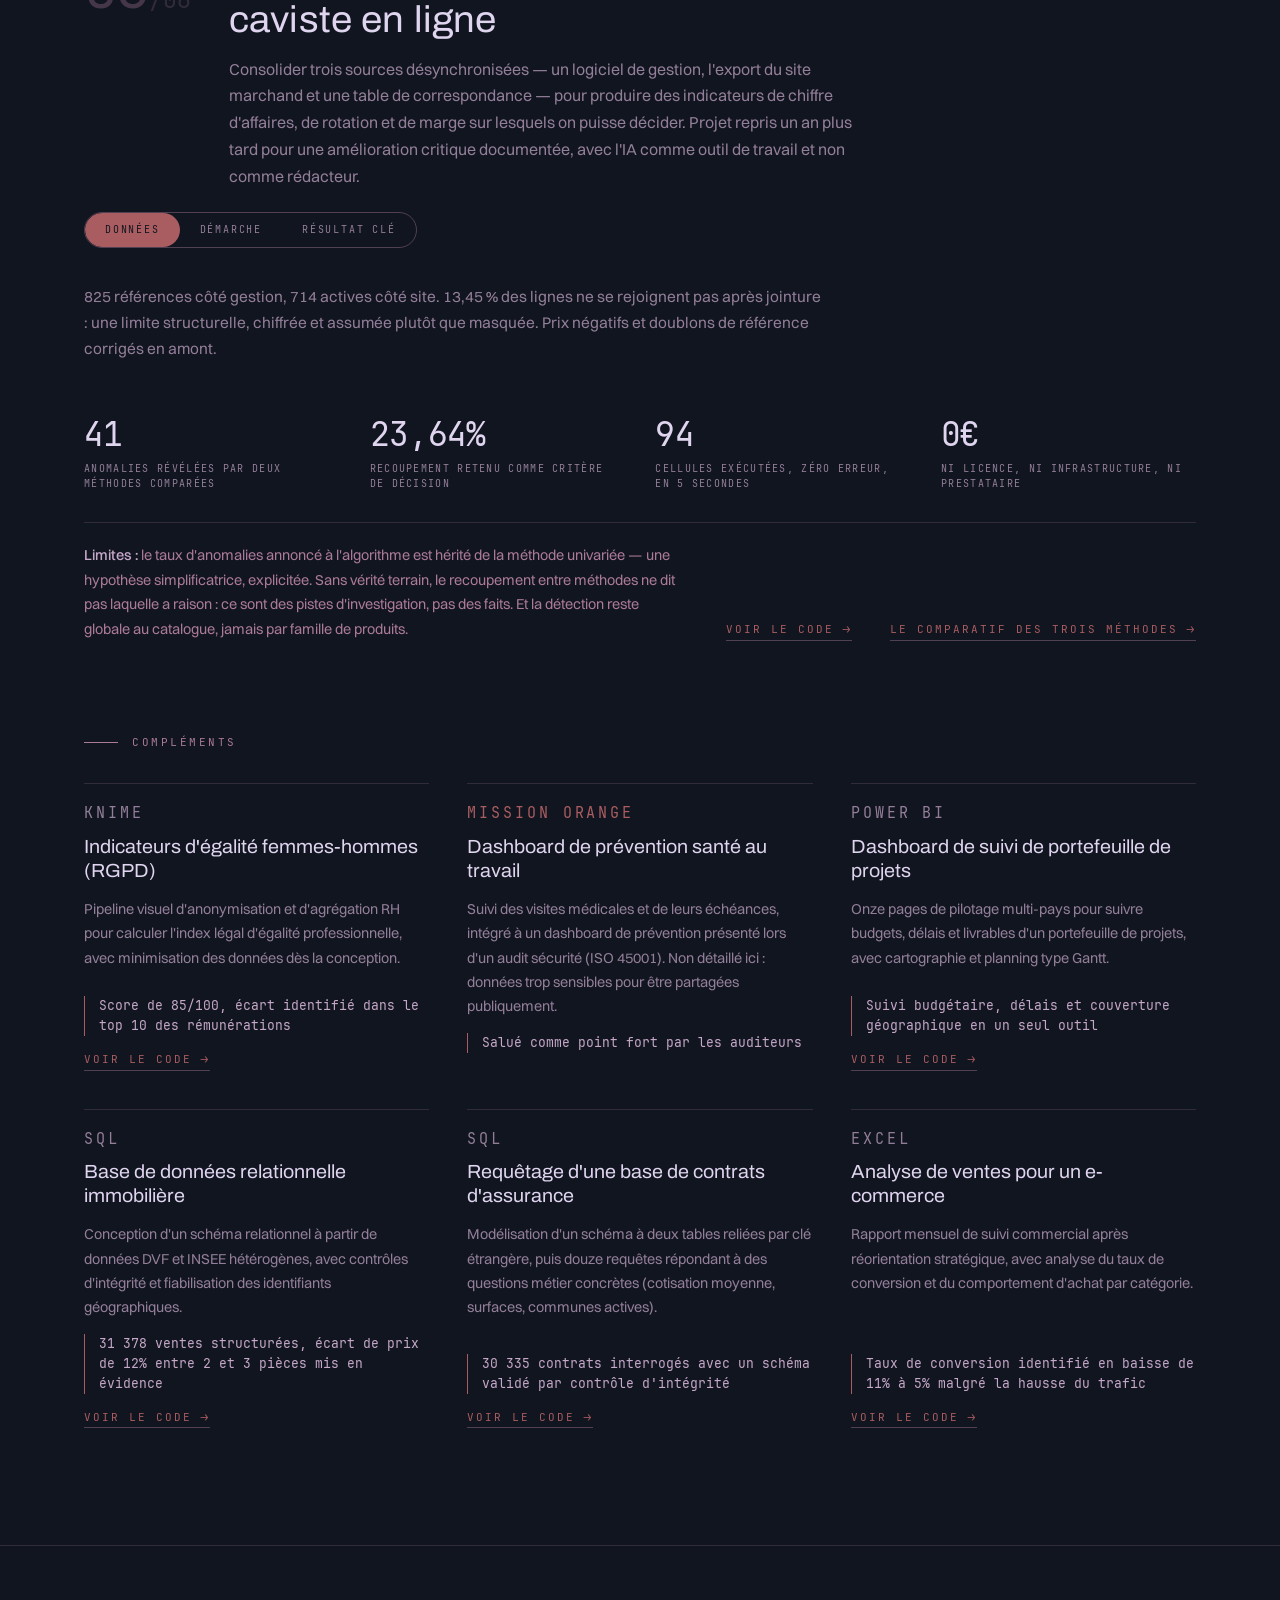
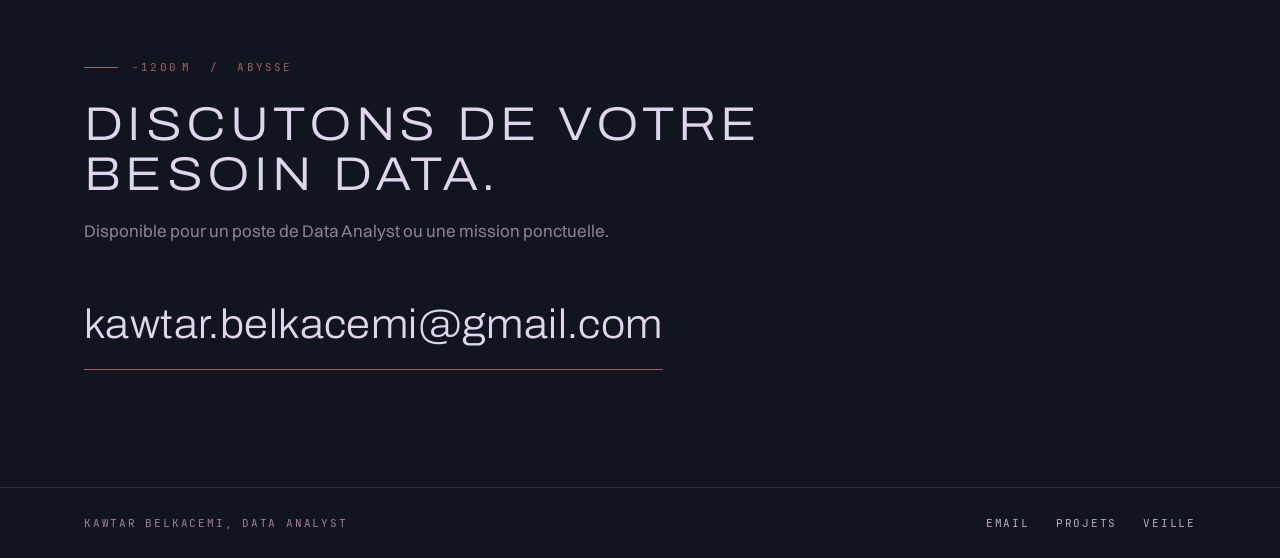
==== commit c3ed3bbf: "Bottleneck en preuve phare, et les fiches passent en onglets Bottleneck etait range dans les complem" ====
--- a/index.html
+++ b/index.html
@@ -256,7 +256,7 @@
       <div class="section-head reveal">
         <p class="eyebrow"><span class="tick"></span>−900&thinsp;m &nbsp;/&nbsp; Bathyal</p>
         <h2>Projets</h2>
-        <p class="lede">Cinq preuves détaillées, présentées comme devant un client ou un recruteur, puis sept projets complémentaires qui élargissent le panorama d'outils.</p>
+        <p class="lede">Six preuves détaillées, présentées comme devant un client ou un recruteur, puis six projets complémentaires qui élargissent le panorama d'outils.</p>
       </div>
 
       <p class="tier-label reveal"><span class="tick"></span>Preuves phares</p>
@@ -264,7 +264,7 @@
       <!-- P12 -->
       <article class="proof reveal">
         <header class="proof-head">
-          <p class="proof-index">01<span>/05</span></p>
+          <p class="proof-index">01<span>/06</span></p>
           <div class="proof-title">
             <h3>Détection de faux billets par machine learning</h3>
             <p class="ctx">Mission pour l'ONCFM : construire un outil de classification vrai/faux billet à partir de mesures géométriques, livré sous forme de script réutilisable.</p>
@@ -298,7 +298,7 @@
       <!-- P4 -->
       <article class="proof reveal">
         <header class="proof-head">
-          <p class="proof-index">02<span>/05</span></p>
+          <p class="proof-index">02<span>/06</span></p>
           <div class="proof-title">
             <h3>Étude de sécurité alimentaire mondiale (données FAO)</h3>
             <p class="ctx">Analyser la disponibilité alimentaire mondiale pour comprendre pourquoi la sous-nutrition persiste malgré une production théoriquement suffisante.</p>
@@ -332,7 +332,7 @@
       <!-- P9 -->
       <article class="proof reveal">
         <header class="proof-head">
-          <p class="proof-index">03<span>/05</span></p>
+          <p class="proof-index">03<span>/06</span></p>
           <div class="proof-title">
             <h3>Analyse des ventes d'une librairie en ligne</h3>
             <p class="ctx">Croiser trois tables (clients, produits, transactions) pour identifier de vrais leviers commerciaux, en écartant les corrélations statistiquement significatives mais sans effet réel.</p>
@@ -366,7 +366,7 @@
       <!-- P11 -->
       <article class="proof reveal">
         <header class="proof-head">
-          <p class="proof-index">04<span>/05</span></p>
+          <p class="proof-index">04<span>/06</span></p>
           <div class="proof-title">
             <h3>Étude de marché export pour une filière avicole bio</h3>
             <p class="ctx">Identifier, parmi 125 pays, les marchés à cibler en priorité pour l'export d'une entreprise française de poulet bio premium face à un marché domestique saturé.</p>
@@ -400,7 +400,7 @@
       <!-- P10 -->
       <article class="proof reveal">
         <header class="proof-head">
-          <p class="proof-index">05<span>/05</span></p>
+          <p class="proof-index">05<span>/06</span></p>
           <div class="proof-title">
             <h3>Dashboard de pilotage des réclamations clients</h3>
             <p class="ctx">Projet mené en entreprise chez Orange France et présenté en CODIR. L'un des projets internes menés sur ces deux ans, choisi ici car partageable ; d'autres, dont un dashboard de prévention santé au travail, ne le sont pas pour des raisons de confidentialité des données. Centraliser environ 47 000 réclamations clients sur six mois pour piloter les délais et les coûts de traitement.</p>
@@ -430,17 +430,45 @@
         </footer>
       </article>
 
+      <!-- P6 — sujet de la Mission 1 -->
+      <article class="proof reveal">
+        <header class="proof-head">
+          <p class="proof-index">06<span>/06</span></p>
+          <div class="proof-title">
+            <h3>Qualité de données et détection d'anomalies pour un caviste en ligne</h3>
+            <p class="ctx">Consolider trois sources désynchronisées — un logiciel de gestion, l'export du site marchand et une table de correspondance — pour produire des indicateurs de chiffre d'affaires, de rotation et de marge sur lesquels on puisse décider. Projet repris un an plus tard pour une amélioration critique documentée, avec l'IA comme outil de travail et non comme rédacteur.</p>
+          </div>
+        </header>
+        <div class="proof-body">
+          <div class="proof-col">
+            <h4 class="mono-label">Données</h4>
+            <p>825 références côté gestion, 714 actives côté site. 13,45 % des lignes ne se rejoignent pas après jointure : une limite structurelle, chiffrée et assumée plutôt que masquée. Prix négatifs et doublons de référence corrigés en amont.</p>
+          </div>
+          <div class="proof-col">
+            <h4 class="mono-label">Démarche</h4>
+            <p>La première version ne repérait les valeurs aberrantes que sur le prix. Trois méthodes multivariées instruites, deux codées et exécutées, une écartée avant d'écrire du code. Réglage identique imposé aux deux pour que la comparaison soit équitable, temps de calcul mesurés et non estimés, corrélations validées par deux tests plutôt que lues sur une carte de chaleur.</p>
+          </div>
+          <div class="proof-col">
+            <h4 class="mono-label">Résultat clé</h4>
+            <p>41 articles au prix parfaitement normal mais au couple stock-ventes atypique, invisibles à l'analyse d'origine. Et une conclusion de la version initiale qui bascule : entre stock et prix d'achat, un premier test conclut à l'absence de lien, un second en trouve un fort et fiable.</p>
+          </div>
+        </div>
+        <ul class="stat-row">
+          <li class="stat"><b>41</b><span>Anomalies révélées par deux méthodes comparées</span></li>
+          <li class="stat"><b>23,64%</b><span>Recoupement retenu comme critère de décision</span></li>
+          <li class="stat"><b>94</b><span>Cellules exécutées, zéro erreur, en 5 secondes</span></li>
+          <li class="stat"><b>0€</b><span>Ni licence, ni infrastructure, ni prestataire</span></li>
+        </ul>
+        <footer class="proof-foot">
+          <p class="limits-line"><strong>Limites :</strong> le taux d'anomalies annoncé à l'algorithme est hérité de la méthode univariée — une hypothèse simplificatrice, explicitée. Sans vérité terrain, le recoupement entre méthodes ne dit pas laquelle a raison : ce sont des pistes d'investigation, pas des faits. Et la détection reste globale au catalogue, jamais par famille de produits.</p>
+          <a class="code-link" href="https://github.com/ArtemisKaldwin/data-analyst-projects/tree/main/p06-qualite-donnees-boutique" target="_blank" rel="noopener">Voir le code</a>
+          <a class="code-link" href="#veille">Le comparatif des trois méthodes</a>
+        </footer>
+      </article>
+
       <p class="tier-label reveal" style="margin-top:96px"><span class="tick"></span>Compléments</p>
 
       <div class="compact-grid">
-
-        <article class="compact reveal">
-          <p class="compact-tool">Python + ML</p>
-          <h4>Qualité de données pour une boutique en ligne</h4>
-          <p>Consolidation de trois sources (ERP, site web, table de liaison) pour une boutique de spiritueux, avec détection d'anomalies et analyse de rentabilité par référence. Repris dans un second temps pour une amélioration critique augmentée par l'IA : comparaison de trois méthodes de détection d'anomalies multivariées et ajout de tests de significativité statistique, avec traçabilité complète des choix et des essais.</p>
-          <p class="kpi">143 680€ de CA analysé · 41 anomalies stock/ventes invisibles à l'analyse du prix seul, révélées par deux méthodes multivariées comparées</p>
-          <a class="code-link" href="https://github.com/ArtemisKaldwin/data-analyst-projects/tree/main/p06-qualite-donnees-boutique" target="_blank" rel="noopener">Voir le code</a>
-        </article>
 
         <article class="compact reveal">
           <p class="compact-tool">KNIME</p>
--- a/style.css
+++ b/style.css
@@ -1062,3 +1062,33 @@
   table.cmp{font-size:13px;min-width:600px}
   .veille-compare{padding:22px 16px}
 }
+
+/* ============================================================================
+   Fiches projets — onglets des trois volets
+   ========================================================================== */
+.proof-tabs{
+  display:flex;flex-wrap:wrap;gap:0;
+  border:1px solid var(--hairline-strong);border-radius:999px;
+  width:max-content;max-width:100%;overflow:hidden;
+  margin:clamp(18px,2.4vh,26px) 0 clamp(16px,2vh,22px);
+}
+.proof-tab{
+  appearance:none;background:none;border:0;cursor:pointer;
+  color:var(--silt-dim);
+  font:400 10px/1 var(--mono);letter-spacing:.18em;text-transform:uppercase;
+  padding:12px 20px;border-radius:999px;
+  transition:background .35s ease,color .35s ease;
+}
+.proof-tab[aria-selected="true"]{background:var(--coral);color:var(--abyss)}
+.proof-tab:hover[aria-selected="false"]{color:var(--foam)}
+.proof-tab:focus-visible{outline:2px solid var(--foam);outline-offset:-3px}
+
+/* un seul volet à la fois : la grille à trois colonnes n'a plus lieu d'être */
+.proof-body.is-tabbed{display:block}
+.proof-body.is-tabbed .proof-col{max-width:74ch}
+.proof-body.is-tabbed .proof-col[hidden]{display:none}
+
+@media (max-width:560px){
+  .proof-tabs{width:100%;justify-content:stretch}
+  .proof-tab{flex:1 1 auto;padding:12px 10px;letter-spacing:.1em}
+}
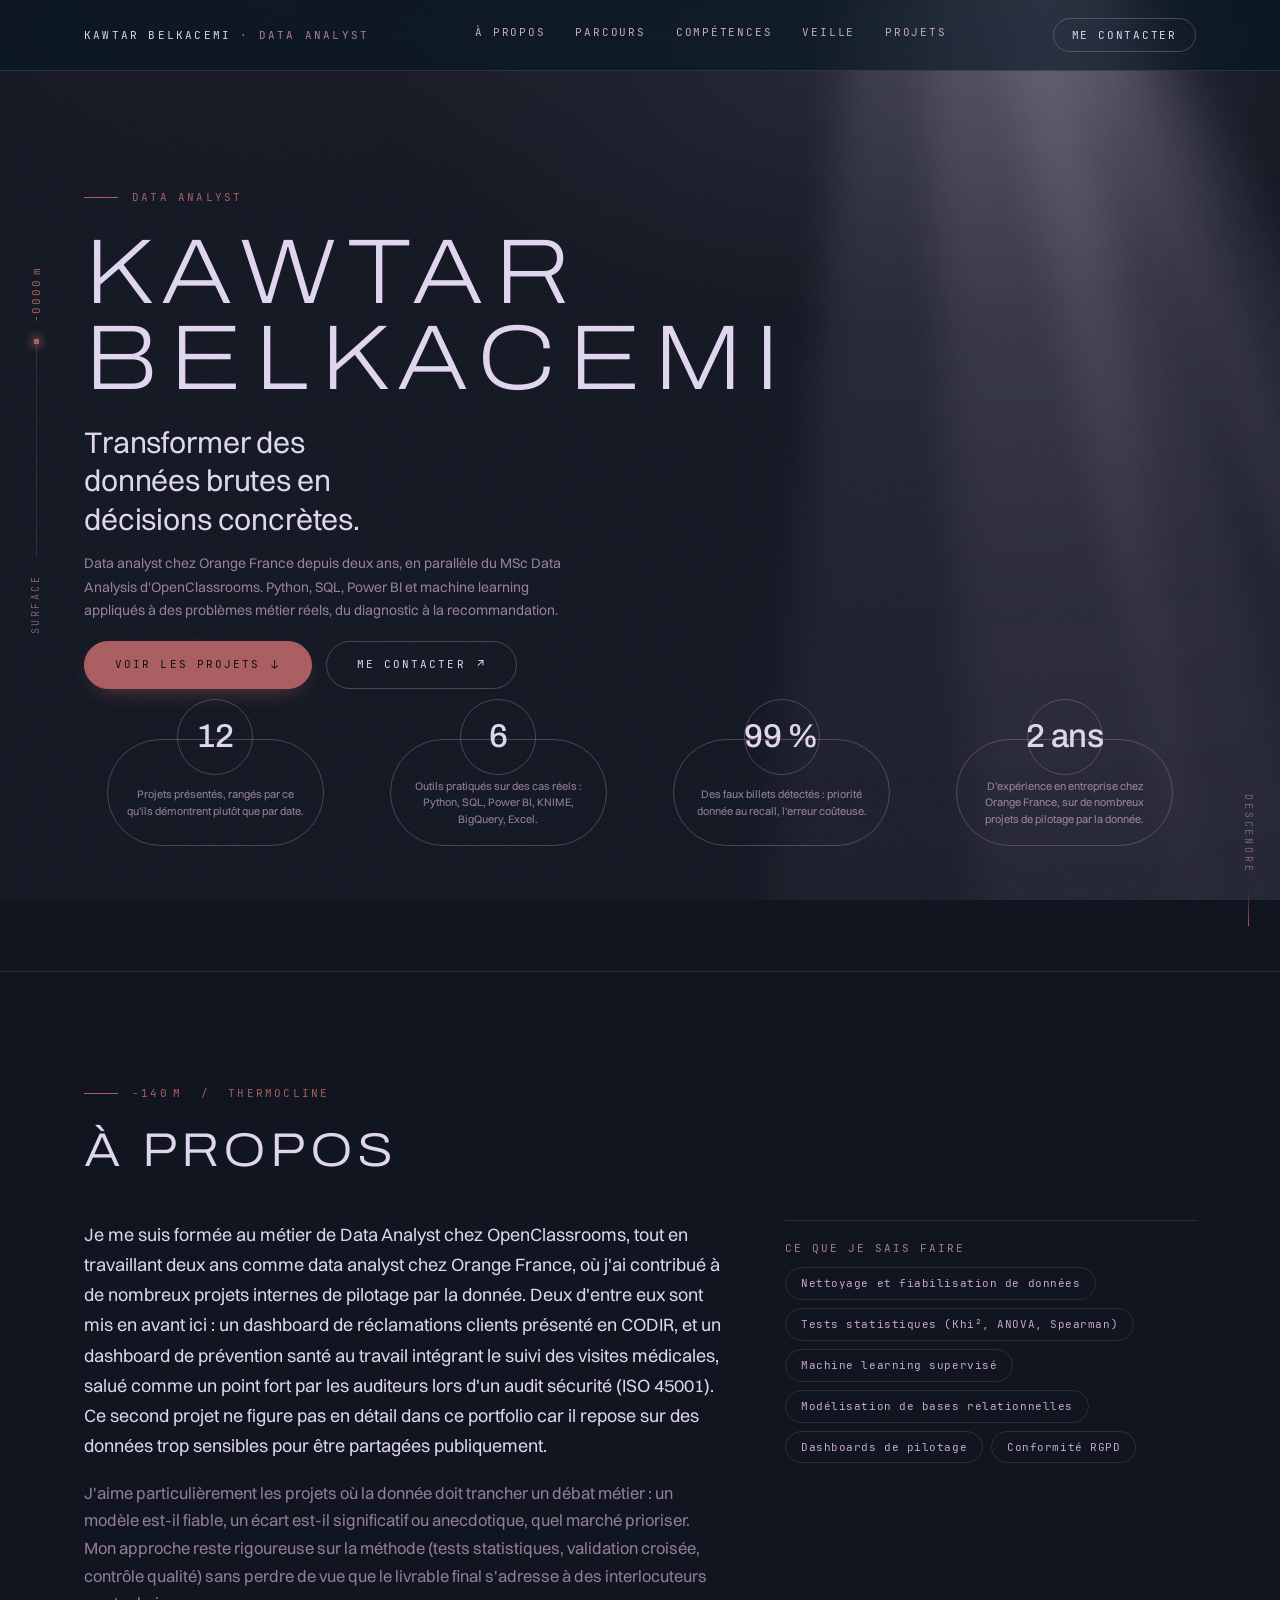
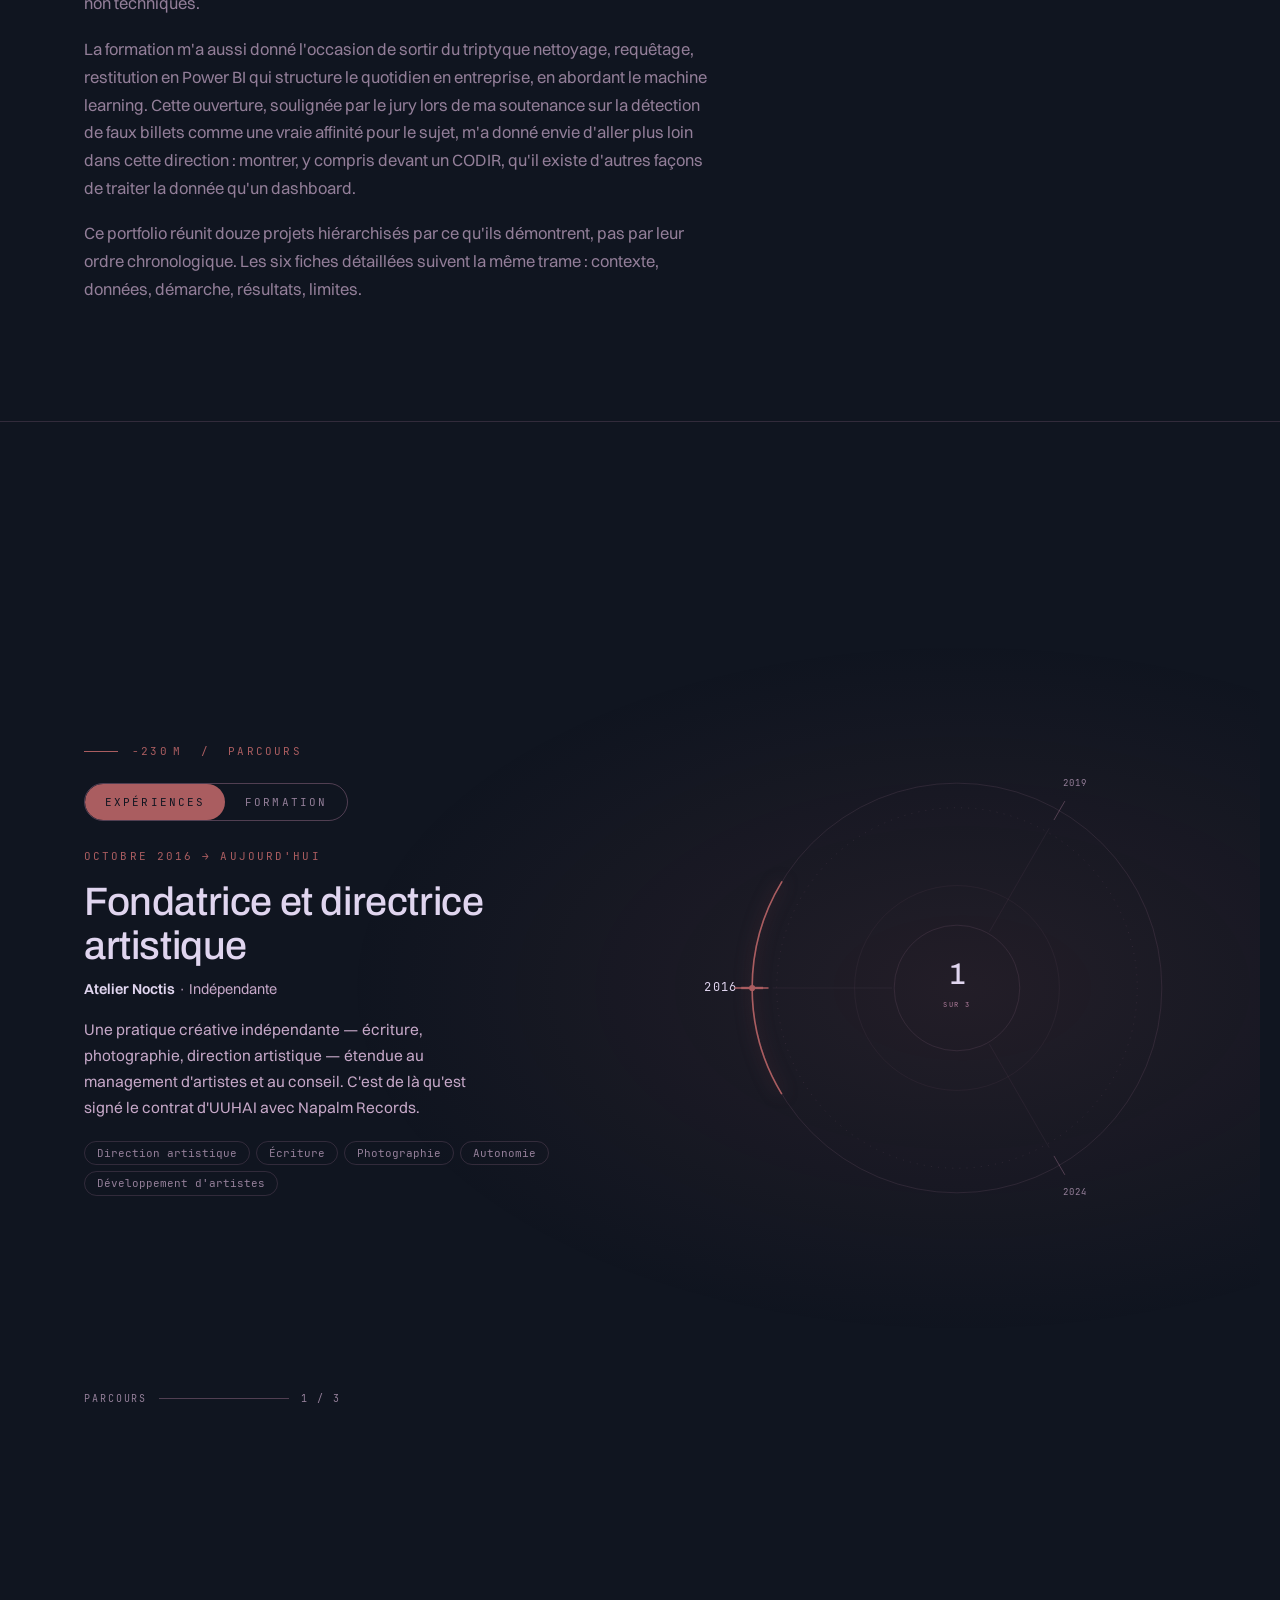
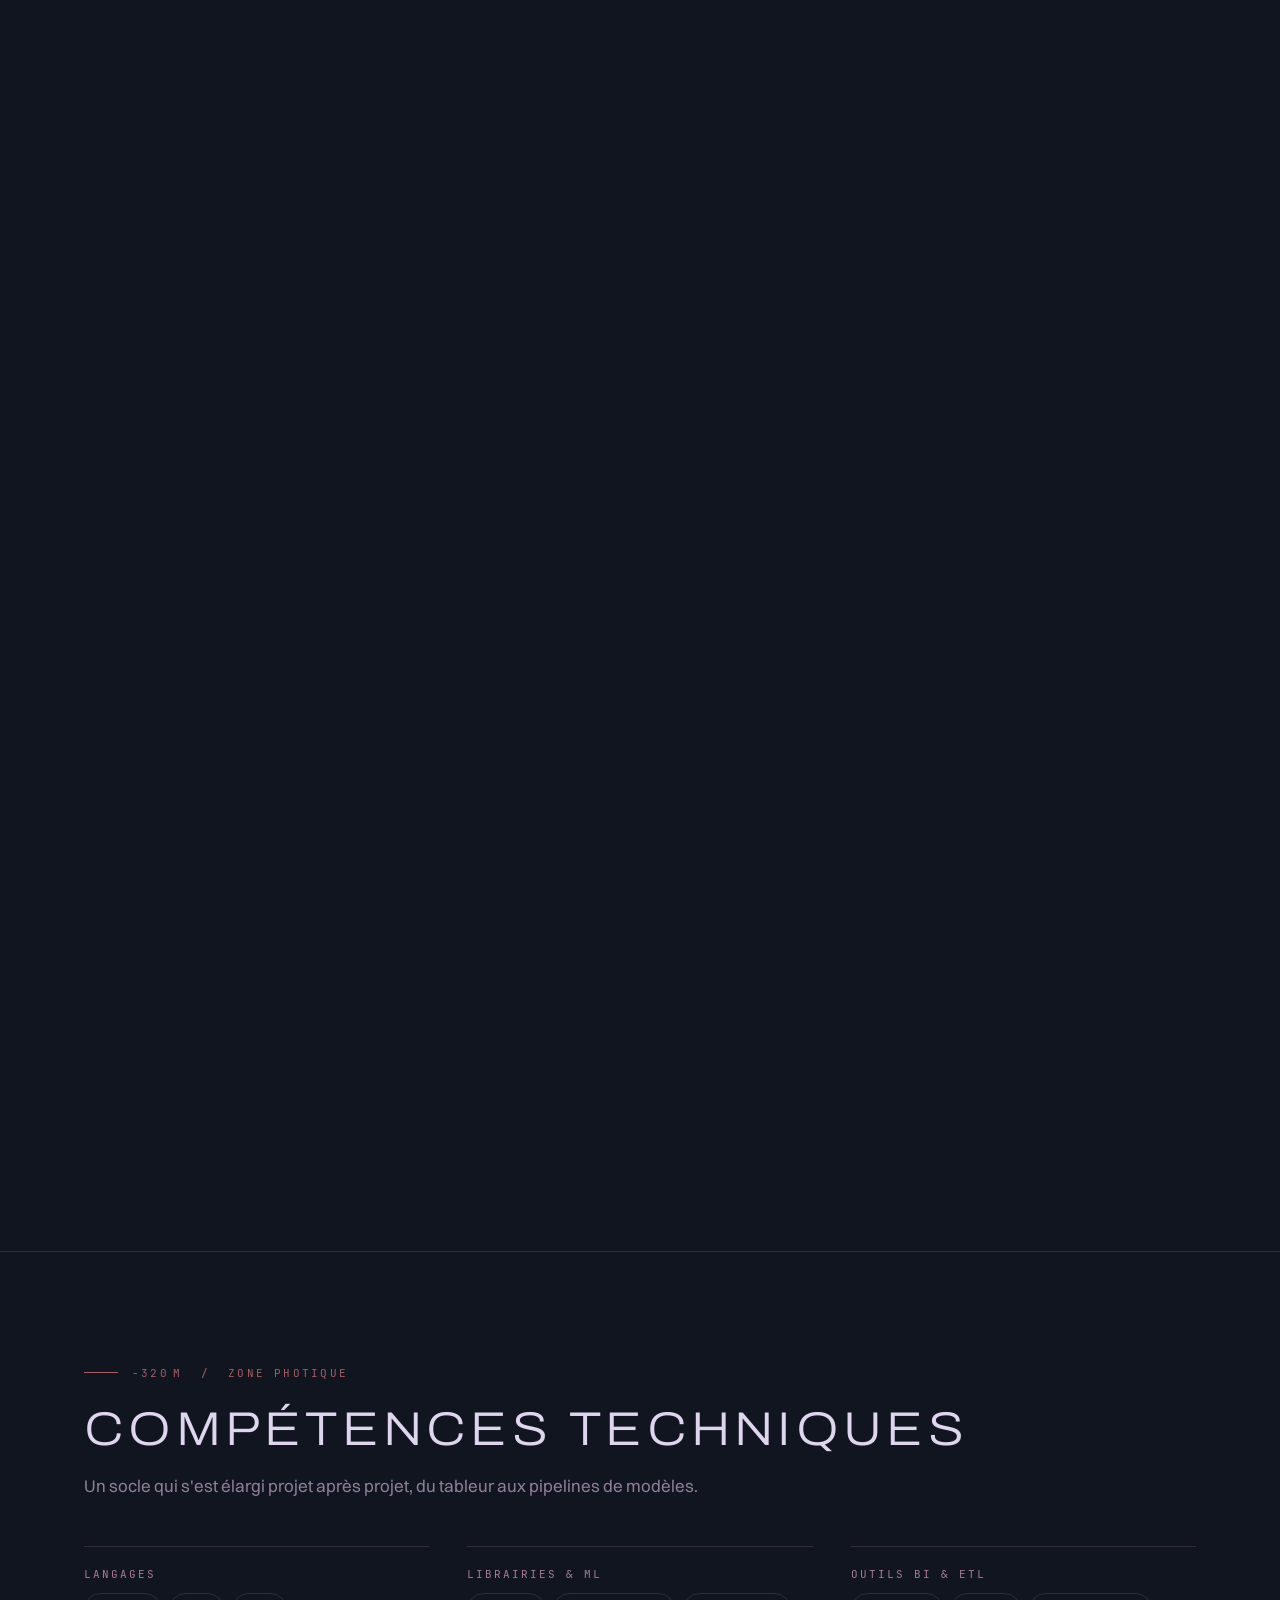
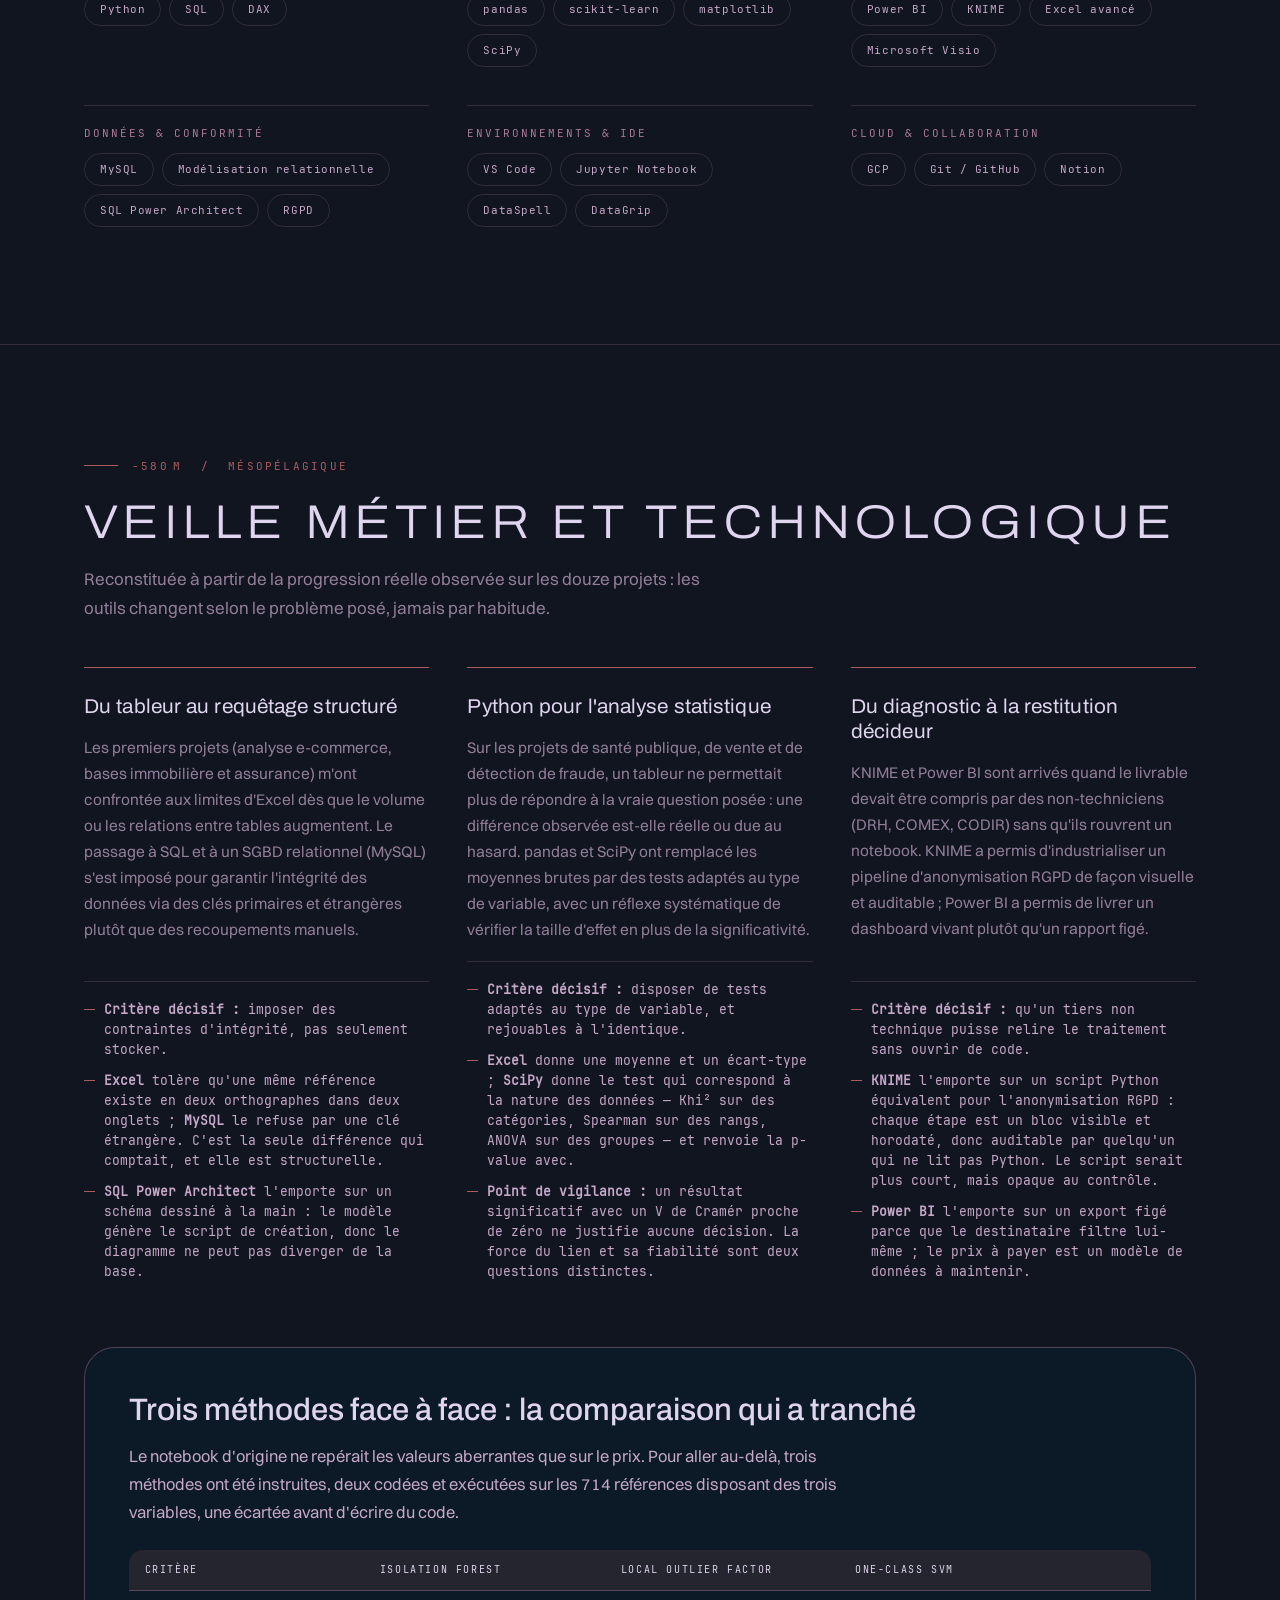
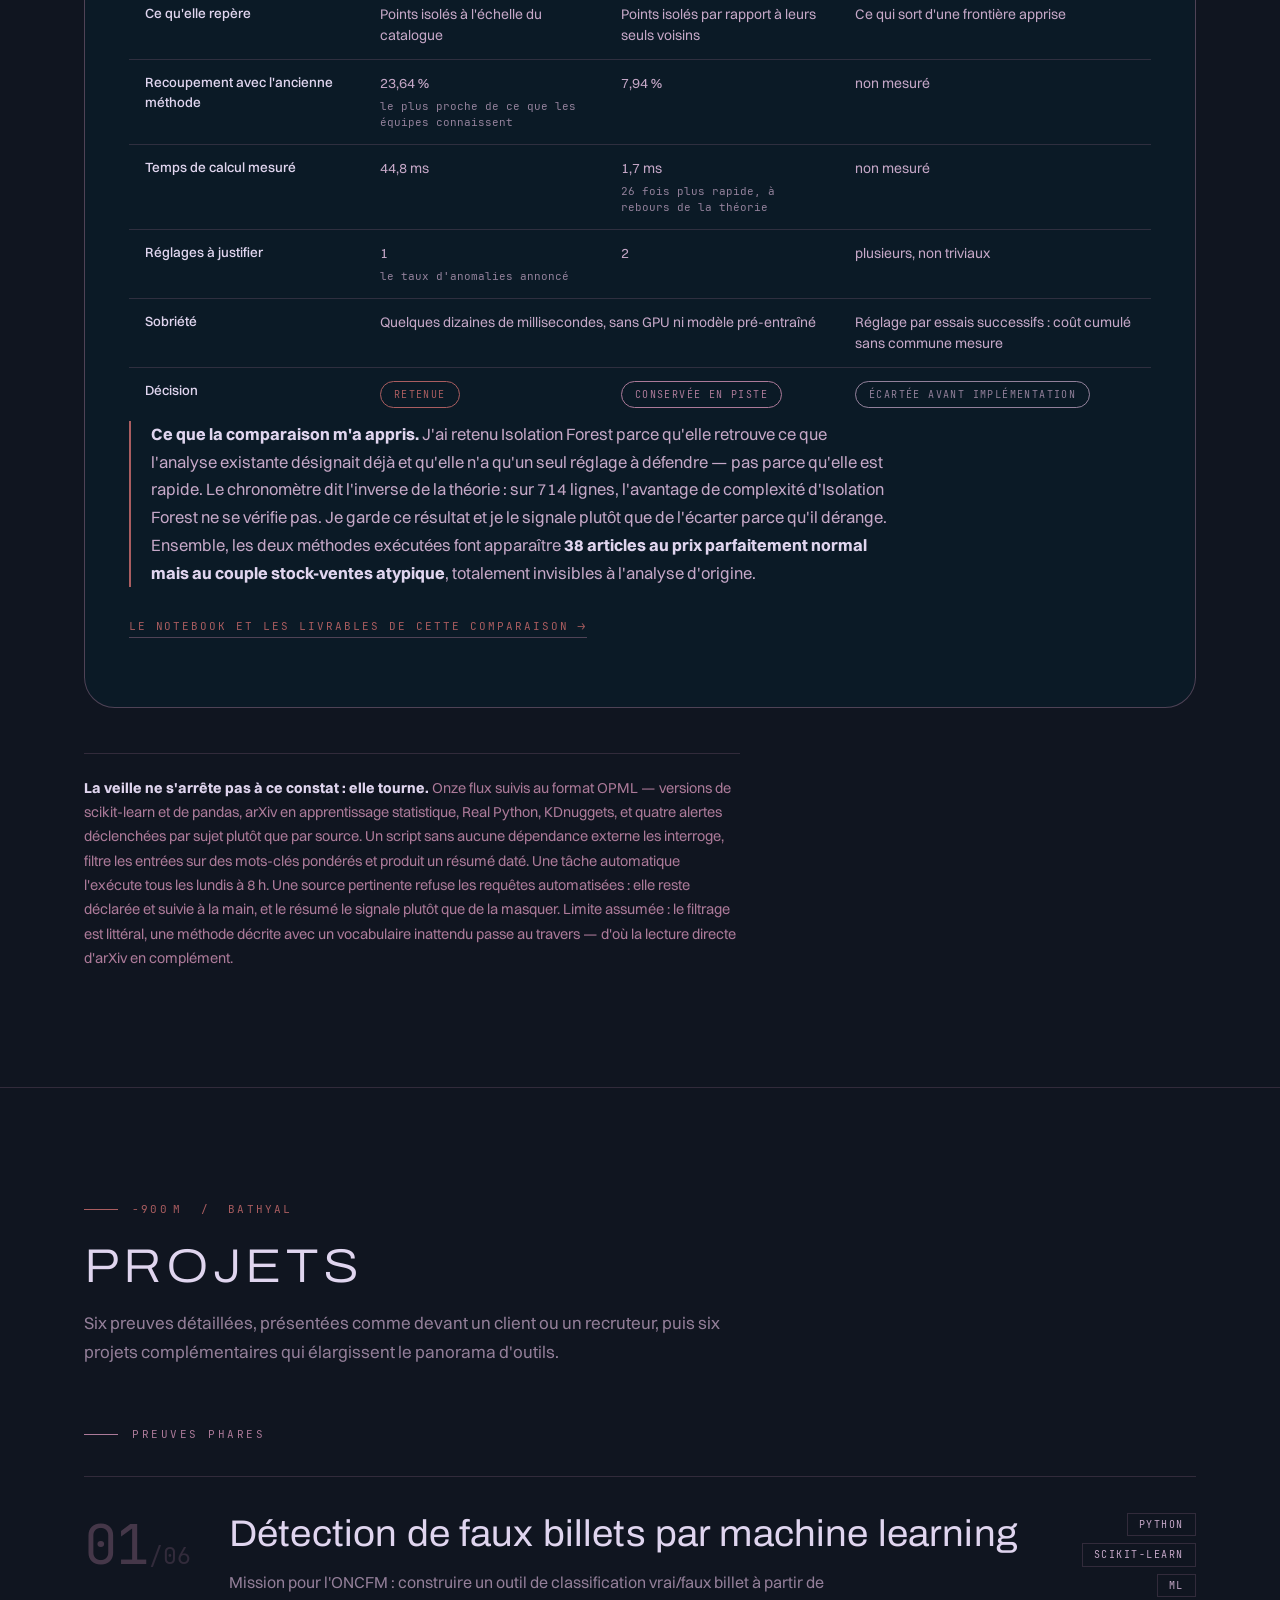
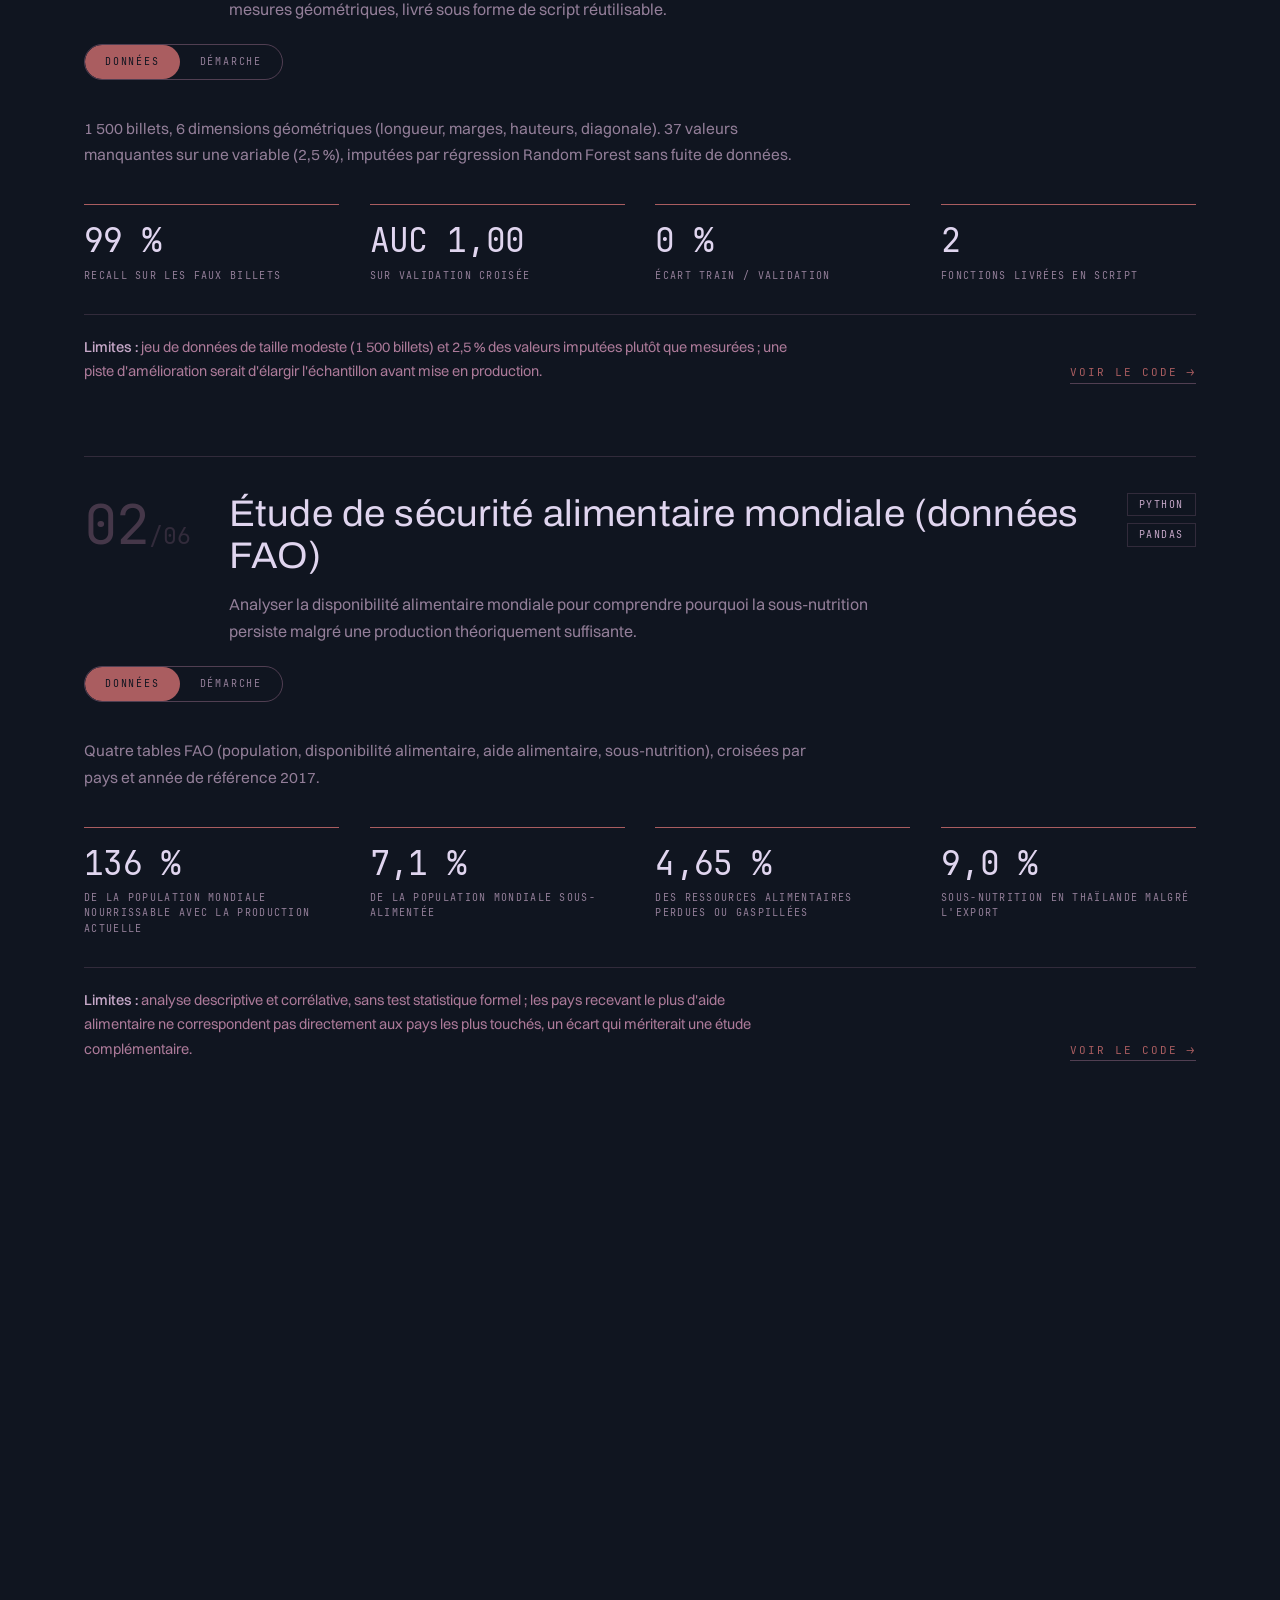
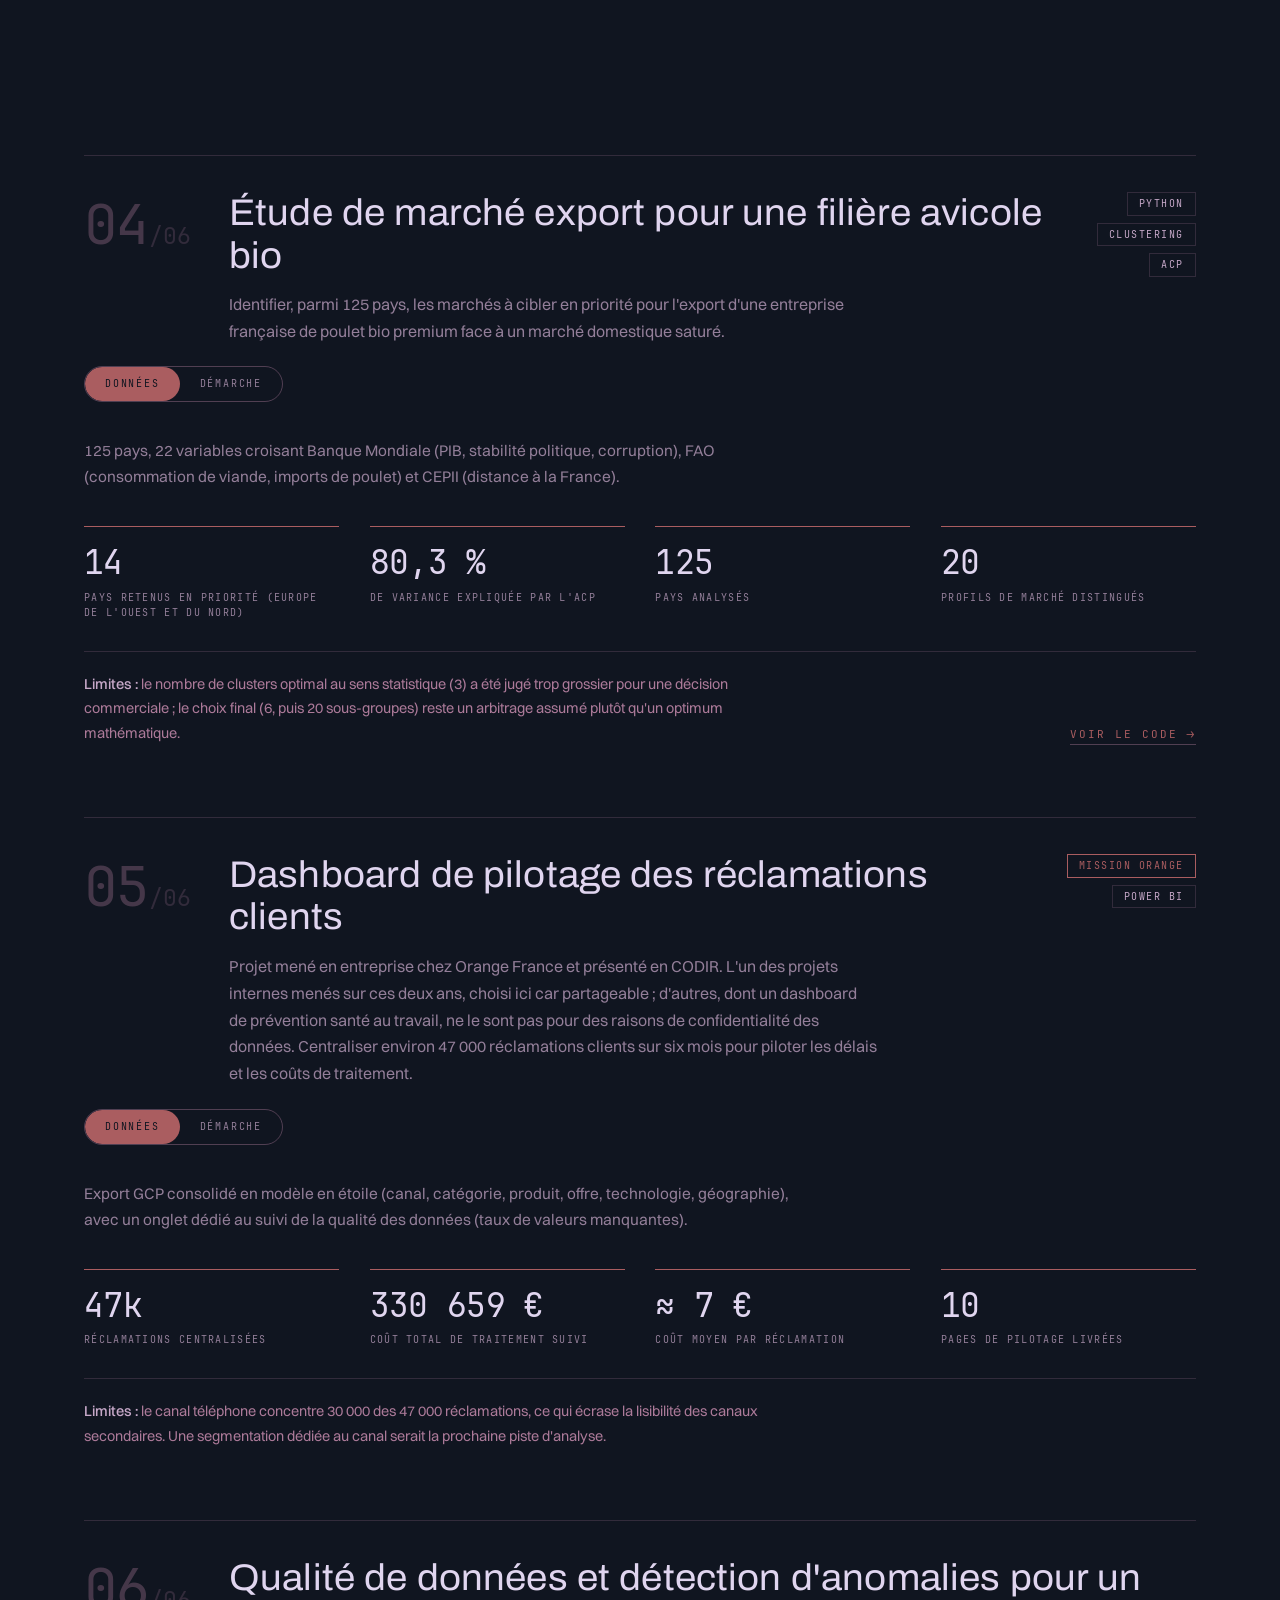
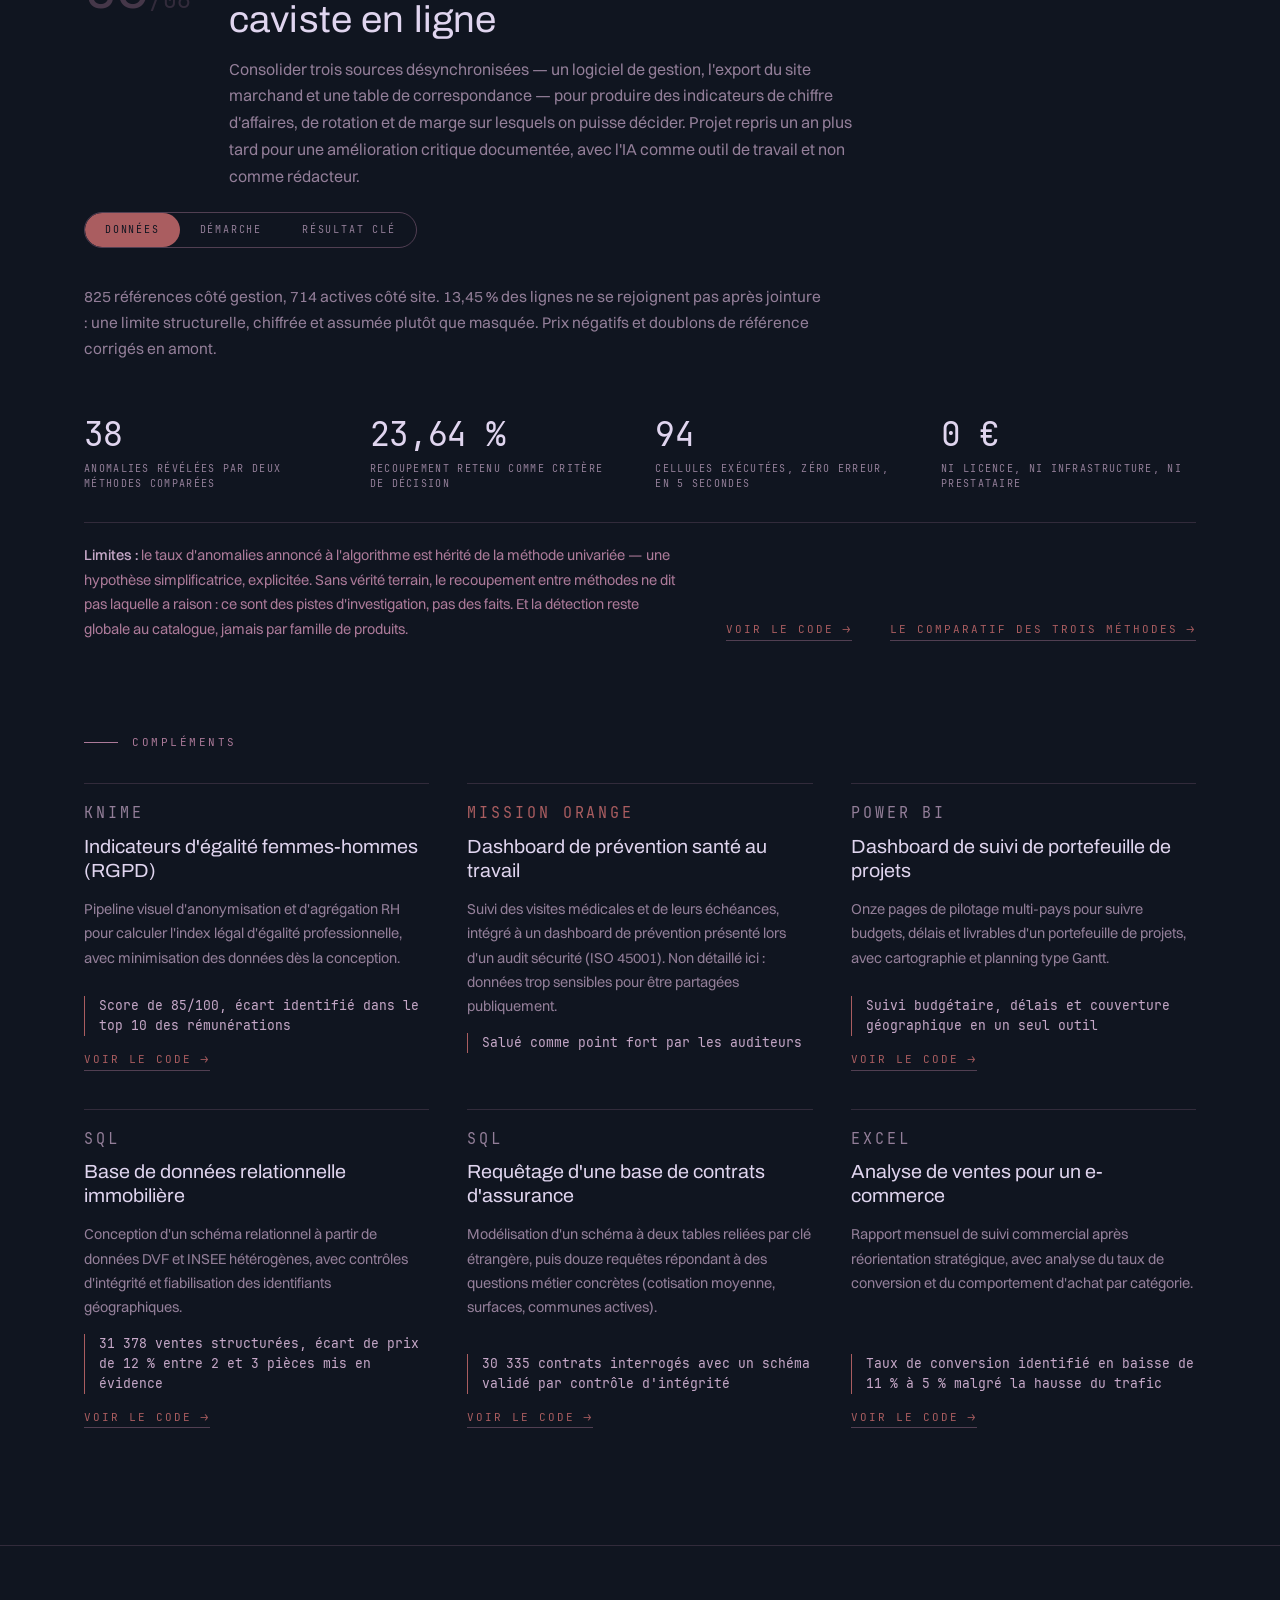
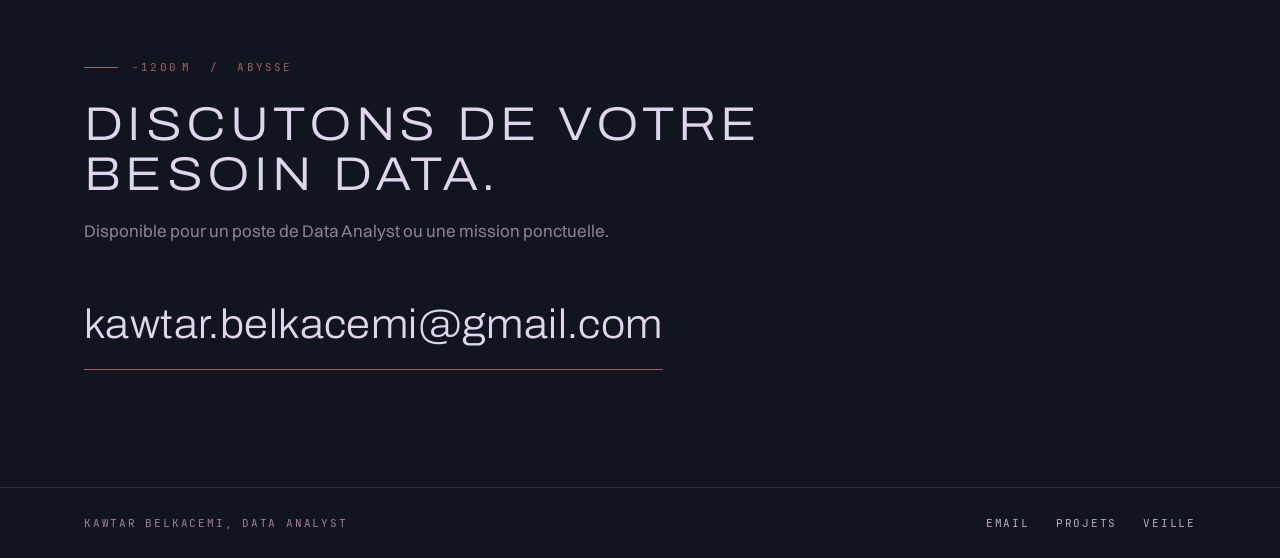
==== commit 19f190ab: "Relecture croisee : corrige les chiffres qui ne venaient pas d'une execution - 41 -> 38 anomalies : " ====
--- a/index.html
+++ b/index.html
@@ -56,8 +56,8 @@
       </div>
       <ul class="hero-meta">
         <li class="stat"><b>12</b><span>Projets présentés, rangés par ce qu'ils démontrent plutôt que par date.</span></li>
-        <li class="stat"><b>6</b><span>Outils pratiqués sur des cas réels : Python, SQL, Power BI, KNIME, BigQuery.</span></li>
-        <li class="stat"><b>99%</b><span>Des faux billets détectés : priorité donnée au recall, l'erreur coûteuse.</span></li>
+        <li class="stat"><b>6</b><span>Outils pratiqués sur des cas réels : Python, SQL, Power BI, KNIME, BigQuery, Excel.</span></li>
+        <li class="stat"><b>99&nbsp;%</b><span>Des faux billets détectés : priorité donnée au recall, l'erreur coûteuse.</span></li>
         <li class="stat"><b>2 ans</b><span>D'expérience en entreprise chez Orange France, sur de nombreux projets de pilotage par la donnée.</span></li>
       </ul>
     </div>
@@ -76,7 +76,7 @@
           <p>Je me suis formée au métier de Data Analyst chez OpenClassrooms, tout en travaillant deux ans comme data analyst chez Orange France, où j'ai contribué à de nombreux projets internes de pilotage par la donnée. Deux d'entre eux sont mis en avant ici : un dashboard de réclamations clients présenté en CODIR, et un dashboard de prévention santé au travail intégrant le suivi des visites médicales, salué comme un point fort par les auditeurs lors d'un audit sécurité (ISO 45001). Ce second projet ne figure pas en détail dans ce portfolio car il repose sur des données trop sensibles pour être partagées publiquement.</p>
           <p>J'aime particulièrement les projets où la donnée doit trancher un débat métier : un modèle est-il fiable, un écart est-il significatif ou anecdotique, quel marché prioriser. Mon approche reste rigoureuse sur la méthode (tests statistiques, validation croisée, contrôle qualité) sans perdre de vue que le livrable final s'adresse à des interlocuteurs non techniques.</p>
           <p>La formation m'a aussi donné l'occasion de sortir du triptyque nettoyage, requêtage, restitution en Power BI qui structure le quotidien en entreprise, en abordant le machine learning. Cette ouverture, soulignée par le jury lors de ma soutenance sur la détection de faux billets comme une vraie affinité pour le sujet, m'a donné envie d'aller plus loin dans cette direction : montrer, y compris devant un CODIR, qu'il existe d'autres façons de traiter la donnée qu'un dashboard.</p>
-          <p>Ce portfolio réunit douze projets hiérarchisés par ce qu'ils démontrent, pas par leur ordre chronologique. Chaque fiche suit la même trame : contexte, données, démarche, résultats, limites.</p>
+          <p>Ce portfolio réunit douze projets hiérarchisés par ce qu'ils démontrent, pas par leur ordre chronologique. Les six fiches détaillées suivent la même trame : contexte, données, démarche, résultats, limites.</p>
         </div>
         <div class="about-aside reveal">
           <h3 class="mono-label">Ce que je sais faire</h3>
@@ -186,7 +186,7 @@
           <ul>
             <li><b>Critère décisif :</b> disposer de tests adaptés au type de variable, et rejouables à l'identique.</li>
             <li><b>Excel</b> donne une moyenne et un écart-type ; <b>SciPy</b> donne le test qui correspond à la nature des données — Khi² sur des catégories, Spearman sur des rangs, ANOVA sur des groupes — et renvoie la p-value avec.</li>
-            <li><b>Point de vigilance :</b> une p-value significative avec un V de Cramér proche de zéro ne justifie aucune décision. La force du lien et sa fiabilité sont deux questions distinctes.</li>
+            <li><b>Point de vigilance :</b> un résultat significatif avec un V de Cramér proche de zéro ne justifie aucune décision. La force du lien et sa fiabilité sont deux questions distinctes.</li>
           </ul>
         </article>
         <article class="veille-card reveal">
@@ -201,7 +201,7 @@
       </div>
       <div class="veille-compare reveal">
         <h3 id="compare-titre">Trois méthodes face à face : la comparaison qui a tranché</h3>
-        <p>Le notebook d'origine ne repérait les valeurs aberrantes que sur le prix. Pour aller au-delà, trois méthodes ont été instruites, deux codées et exécutées sur les 825 références du catalogue, une écartée avant d'écrire du code.</p>
+        <p>Le notebook d'origine ne repérait les valeurs aberrantes que sur le prix. Pour aller au-delà, trois méthodes ont été instruites, deux codées et exécutées sur les 714 références disposant des trois variables, une écartée avant d'écrire du code.</p>
         <div class="table-scroll" tabindex="0" role="region" aria-labelledby="compare-titre">
           <table class="cmp">
             <caption class="sr-only">Comparaison de trois méthodes de détection d'anomalies sur cinq critères, avec la décision retenue pour chacune.</caption>
@@ -223,8 +223,8 @@
                 <td>7,94&nbsp;%</td>
                 <td>non mesuré</td></tr>
               <tr><th scope="row">Temps de calcul mesuré</th>
-                <td>46,9&nbsp;ms</td>
-                <td>1,7&nbsp;ms <span class="cmp-note">27 fois plus rapide, à rebours de la théorie</span></td>
+                <td>44,8&nbsp;ms</td>
+                <td>1,7&nbsp;ms <span class="cmp-note">26 fois plus rapide, à rebours de la théorie</span></td>
                 <td>non mesuré</td></tr>
               <tr><th scope="row">Réglages à justifier</th>
                 <td>1 <span class="cmp-note">le taux d'anomalies annoncé</span></td>
@@ -240,7 +240,7 @@
             </tbody>
           </table>
         </div>
-        <p class="cmp-read"><b>Ce que la comparaison m'a appris.</b> J'ai retenu Isolation Forest parce qu'elle retrouve ce que l'analyse existante désignait déjà et qu'elle n'a qu'un seul réglage à défendre — pas parce qu'elle est rapide. Le chronomètre dit l'inverse de la théorie : sur 825 lignes, l'avantage de complexité d'Isolation Forest ne se vérifie pas. Je garde ce résultat et je le signale plutôt que de l'écarter parce qu'il dérange. Ensemble, les deux méthodes retenues font apparaître <b>41 articles au prix parfaitement normal mais au couple stock-ventes atypique</b>, totalement invisibles à l'analyse d'origine.</p>
+        <p class="cmp-read"><b>Ce que la comparaison m'a appris.</b> J'ai retenu Isolation Forest parce qu'elle retrouve ce que l'analyse existante désignait déjà et qu'elle n'a qu'un seul réglage à défendre — pas parce qu'elle est rapide. Le chronomètre dit l'inverse de la théorie : sur 714 lignes, l'avantage de complexité d'Isolation Forest ne se vérifie pas. Je garde ce résultat et je le signale plutôt que de l'écarter parce qu'il dérange. Ensemble, les deux méthodes exécutées font apparaître <b>38 articles au prix parfaitement normal mais au couple stock-ventes atypique</b>, totalement invisibles à l'analyse d'origine.</p>
         <p class="cmp-links">
           <a class="code-link" href="https://github.com/ArtemisKaldwin/data-analyst-projects/tree/main/p06-qualite-donnees-boutique">Le notebook et les livrables de cette comparaison</a>
         </p>
@@ -276,7 +276,7 @@
         <div class="proof-body">
           <div class="proof-col">
             <h4 class="mono-label">Données</h4>
-            <p>1 500 billets, 6 dimensions géométriques (longueur, marges, hauteurs, diagonale). 37 valeurs manquantes sur une variable (2,5%), imputées par régression Random Forest sans fuite de données.</p>
+            <p>1 500 billets, 6 dimensions géométriques (longueur, marges, hauteurs, diagonale). 37 valeurs manquantes sur une variable (2,5&nbsp;%), imputées par régression Random Forest sans fuite de données.</p>
           </div>
           <div class="proof-col">
             <h4 class="mono-label">Démarche</h4>
@@ -284,13 +284,13 @@
           </div>
         </div>
         <ul class="stat-row">
-          <li class="stat"><b>99%</b><span>Recall sur les faux billets</span></li>
+          <li class="stat"><b>99&nbsp;%</b><span>Recall sur les faux billets</span></li>
           <li class="stat"><b>AUC 1,00</b><span>Sur validation croisée</span></li>
-          <li class="stat"><b>0%</b><span>Écart train / validation</span></li>
+          <li class="stat"><b>0&nbsp;%</b><span>Écart train / validation</span></li>
           <li class="stat"><b>2</b><span>Fonctions livrées en script</span></li>
         </ul>
         <footer class="proof-foot">
-          <p class="limits-line"><strong>Limites :</strong> jeu de données de taille modeste (1 500 billets) et 2,5% des valeurs imputées plutôt que mesurées ; une piste d'amélioration serait d'élargir l'échantillon avant mise en production.</p>
+          <p class="limits-line"><strong>Limites :</strong> jeu de données de taille modeste (1 500 billets) et 2,5&nbsp;% des valeurs imputées plutôt que mesurées ; une piste d'amélioration serait d'élargir l'échantillon avant mise en production.</p>
           <a class="code-link" href="https://github.com/ArtemisKaldwin/data-analyst-projects/tree/main/p12-detection-faux-billets" target="_blank" rel="noopener">Voir le code</a>
         </footer>
       </article>
@@ -318,10 +318,10 @@
           </div>
         </div>
         <ul class="stat-row">
-          <li class="stat"><b>136%</b><span>De la population mondiale nourrissable avec la production actuelle</span></li>
-          <li class="stat"><b>7,1%</b><span>De la population mondiale sous-alimentée</span></li>
-          <li class="stat"><b>4,65%</b><span>Des ressources alimentaires perdues ou gaspillées</span></li>
-          <li class="stat"><b>9,0%</b><span>Sous-nutrition en Thaïlande malgré l'export</span></li>
+          <li class="stat"><b>136&nbsp;%</b><span>De la population mondiale nourrissable avec la production actuelle</span></li>
+          <li class="stat"><b>7,1&nbsp;%</b><span>De la population mondiale sous-alimentée</span></li>
+          <li class="stat"><b>4,65&nbsp;%</b><span>Des ressources alimentaires perdues ou gaspillées</span></li>
+          <li class="stat"><b>9,0&nbsp;%</b><span>Sous-nutrition en Thaïlande malgré l'export</span></li>
         </ul>
         <footer class="proof-foot">
           <p class="limits-line"><strong>Limites :</strong> analyse descriptive et corrélative, sans test statistique formel ; les pays recevant le plus d'aide alimentaire ne correspondent pas directement aux pays les plus touchés, un écart qui mériterait une étude complémentaire.</p>
@@ -343,12 +343,16 @@
         </header>
         <div class="proof-body">
           <div class="proof-col">
+            <h4 class="mono-label">Données</h4>
+            <p>Trois tables à joindre : clients, produits, transactions. Les clients atypiques sont isolés par courbe de Lorenz <em>avant</em> les tests, pour qu'une poignée de gros acheteurs ne porte pas les corrélations.</p>
+          </div>
+          <div class="proof-col">
             <h4 class="mono-label">Démarche</h4>
-            <p>Courbe de Lorenz pour isoler les clients atypiques avant analyse. Tests de normalité pour choisir entre Pearson et Spearman, puis Khi² et Kruskal-Wallis selon le type de variables croisées.</p>
+            <p>Tests de normalité pour choisir entre Pearson et Spearman, puis Khi² et Kruskal-Wallis selon le type de variables croisées.</p>
           </div>
           <div class="proof-col">
             <h4 class="mono-label">Résultat clé</h4>
-            <p>Le lien entre genre et catégorie de livres achetés est statistiquement très significatif (p ≈ 2,5×10⁻³⁴) mais son intensité réelle est quasi nulle (V de Cramér = 0,015) : ne pas segmenter le marketing par genre sur ce critère.</p>
+            <p>Le lien entre genre et catégorie de livres achetés est statistiquement significatif (p ≈ 2,5×10⁻³⁴) mais son intensité réelle est quasi nulle (V de Cramér = 0,015) : ne pas segmenter le marketing par genre sur ce critère.</p>
           </div>
         </div>
         <ul class="stat-row">
@@ -382,12 +386,12 @@
           </div>
           <div class="proof-col">
             <h4 class="mono-label">Démarche</h4>
-            <p>ACP pour l'exploration (6 composantes, 80% de variance expliquée), puis KMeans à 6 groupes affiné par classification ascendante hiérarchique en 20 profils plus fins pour arbitrer entre le K statistiquement optimal et un découpage actionnable côté COMEX.</p>
+            <p>ACP pour l'exploration (6 composantes, 80&nbsp;% de variance expliquée), puis KMeans à 6 groupes affiné par classification ascendante hiérarchique en 20 profils plus fins pour arbitrer entre le K statistiquement optimal et un découpage actionnable côté COMEX.</p>
           </div>
         </div>
         <ul class="stat-row">
           <li class="stat"><b>14</b><span>Pays retenus en priorité (Europe de l'Ouest et du Nord)</span></li>
-          <li class="stat"><b>80,3%</b><span>De variance expliquée par l'ACP</span></li>
+          <li class="stat"><b>80,3&nbsp;%</b><span>De variance expliquée par l'ACP</span></li>
           <li class="stat"><b>125</b><span>Pays analysés</span></li>
           <li class="stat"><b>20</b><span>Profils de marché distingués</span></li>
         </ul>
@@ -421,8 +425,8 @@
         </div>
         <ul class="stat-row">
           <li class="stat"><b>47k</b><span>Réclamations centralisées</span></li>
-          <li class="stat"><b>330 659€</b><span>Coût total de traitement suivi</span></li>
-          <li class="stat"><b>~7€</b><span>Coût moyen par réclamation</span></li>
+          <li class="stat"><b>330 659&nbsp;€</b><span>Coût total de traitement suivi</span></li>
+          <li class="stat"><b>≈&nbsp;7&nbsp;€</b><span>Coût moyen par réclamation</span></li>
           <li class="stat"><b>10</b><span>Pages de pilotage livrées</span></li>
         </ul>
         <footer class="proof-foot">
@@ -442,7 +446,7 @@
         <div class="proof-body">
           <div class="proof-col">
             <h4 class="mono-label">Données</h4>
-            <p>825 références côté gestion, 714 actives côté site. 13,45 % des lignes ne se rejoignent pas après jointure : une limite structurelle, chiffrée et assumée plutôt que masquée. Prix négatifs et doublons de référence corrigés en amont.</p>
+            <p>825 références côté gestion, 714 actives côté site. 13,45&nbsp;% des lignes ne se rejoignent pas après jointure : une limite structurelle, chiffrée et assumée plutôt que masquée. Prix négatifs et doublons de référence corrigés en amont.</p>
           </div>
           <div class="proof-col">
             <h4 class="mono-label">Démarche</h4>
@@ -450,14 +454,14 @@
           </div>
           <div class="proof-col">
             <h4 class="mono-label">Résultat clé</h4>
-            <p>41 articles au prix parfaitement normal mais au couple stock-ventes atypique, invisibles à l'analyse d'origine. Et une conclusion de la version initiale qui bascule : entre stock et prix d'achat, un premier test conclut à l'absence de lien, un second en trouve un fort et fiable.</p>
+            <p>38 articles au prix parfaitement normal mais au couple stock-ventes atypique, invisibles à l'analyse d'origine. Et une conclusion de la version initiale qui bascule : entre stock et prix d'achat, un premier test ne détecte aucun lien, un second en trouve un fort et fiable.</p>
           </div>
         </div>
         <ul class="stat-row">
-          <li class="stat"><b>41</b><span>Anomalies révélées par deux méthodes comparées</span></li>
-          <li class="stat"><b>23,64%</b><span>Recoupement retenu comme critère de décision</span></li>
+          <li class="stat"><b>38</b><span>Anomalies révélées par deux méthodes comparées</span></li>
+          <li class="stat"><b>23,64&nbsp;%</b><span>Recoupement retenu comme critère de décision</span></li>
           <li class="stat"><b>94</b><span>Cellules exécutées, zéro erreur, en 5 secondes</span></li>
-          <li class="stat"><b>0€</b><span>Ni licence, ni infrastructure, ni prestataire</span></li>
+          <li class="stat"><b>0&nbsp;€</b><span>Ni licence, ni infrastructure, ni prestataire</span></li>
         </ul>
         <footer class="proof-foot">
           <p class="limits-line"><strong>Limites :</strong> le taux d'anomalies annoncé à l'algorithme est hérité de la méthode univariée — une hypothèse simplificatrice, explicitée. Sans vérité terrain, le recoupement entre méthodes ne dit pas laquelle a raison : ce sont des pistes d'investigation, pas des faits. Et la détection reste globale au catalogue, jamais par famille de produits.</p>
@@ -497,7 +501,7 @@
           <p class="compact-tool">SQL</p>
           <h4>Base de données relationnelle immobilière</h4>
           <p>Conception d'un schéma relationnel à partir de données DVF et INSEE hétérogènes, avec contrôles d'intégrité et fiabilisation des identifiants géographiques.</p>
-          <p class="kpi">31 378 ventes structurées, écart de prix de 12% entre 2 et 3 pièces mis en évidence</p>
+          <p class="kpi">31 378 ventes structurées, écart de prix de 12&nbsp;% entre 2 et 3 pièces mis en évidence</p>
           <a class="code-link" href="https://github.com/ArtemisKaldwin/data-analyst-projects/tree/main/p05-base-immobiliere-sql" target="_blank" rel="noopener">Voir le code</a>
         </article>
 
@@ -513,7 +517,7 @@
           <p class="compact-tool">Excel</p>
           <h4>Analyse de ventes pour un e-commerce</h4>
           <p>Rapport mensuel de suivi commercial après réorientation stratégique, avec analyse du taux de conversion et du comportement d'achat par catégorie.</p>
-          <p class="kpi">Taux de conversion identifié en baisse de 11% à 5% malgré la hausse du trafic</p>
+          <p class="kpi">Taux de conversion identifié en baisse de 11&nbsp;% à 5&nbsp;% malgré la hausse du trafic</p>
           <a class="code-link" href="https://github.com/ArtemisKaldwin/data-analyst-projects/tree/main/p02-analyse-ventes-ecommerce" target="_blank" rel="noopener">Voir le code</a>
         </article>
 
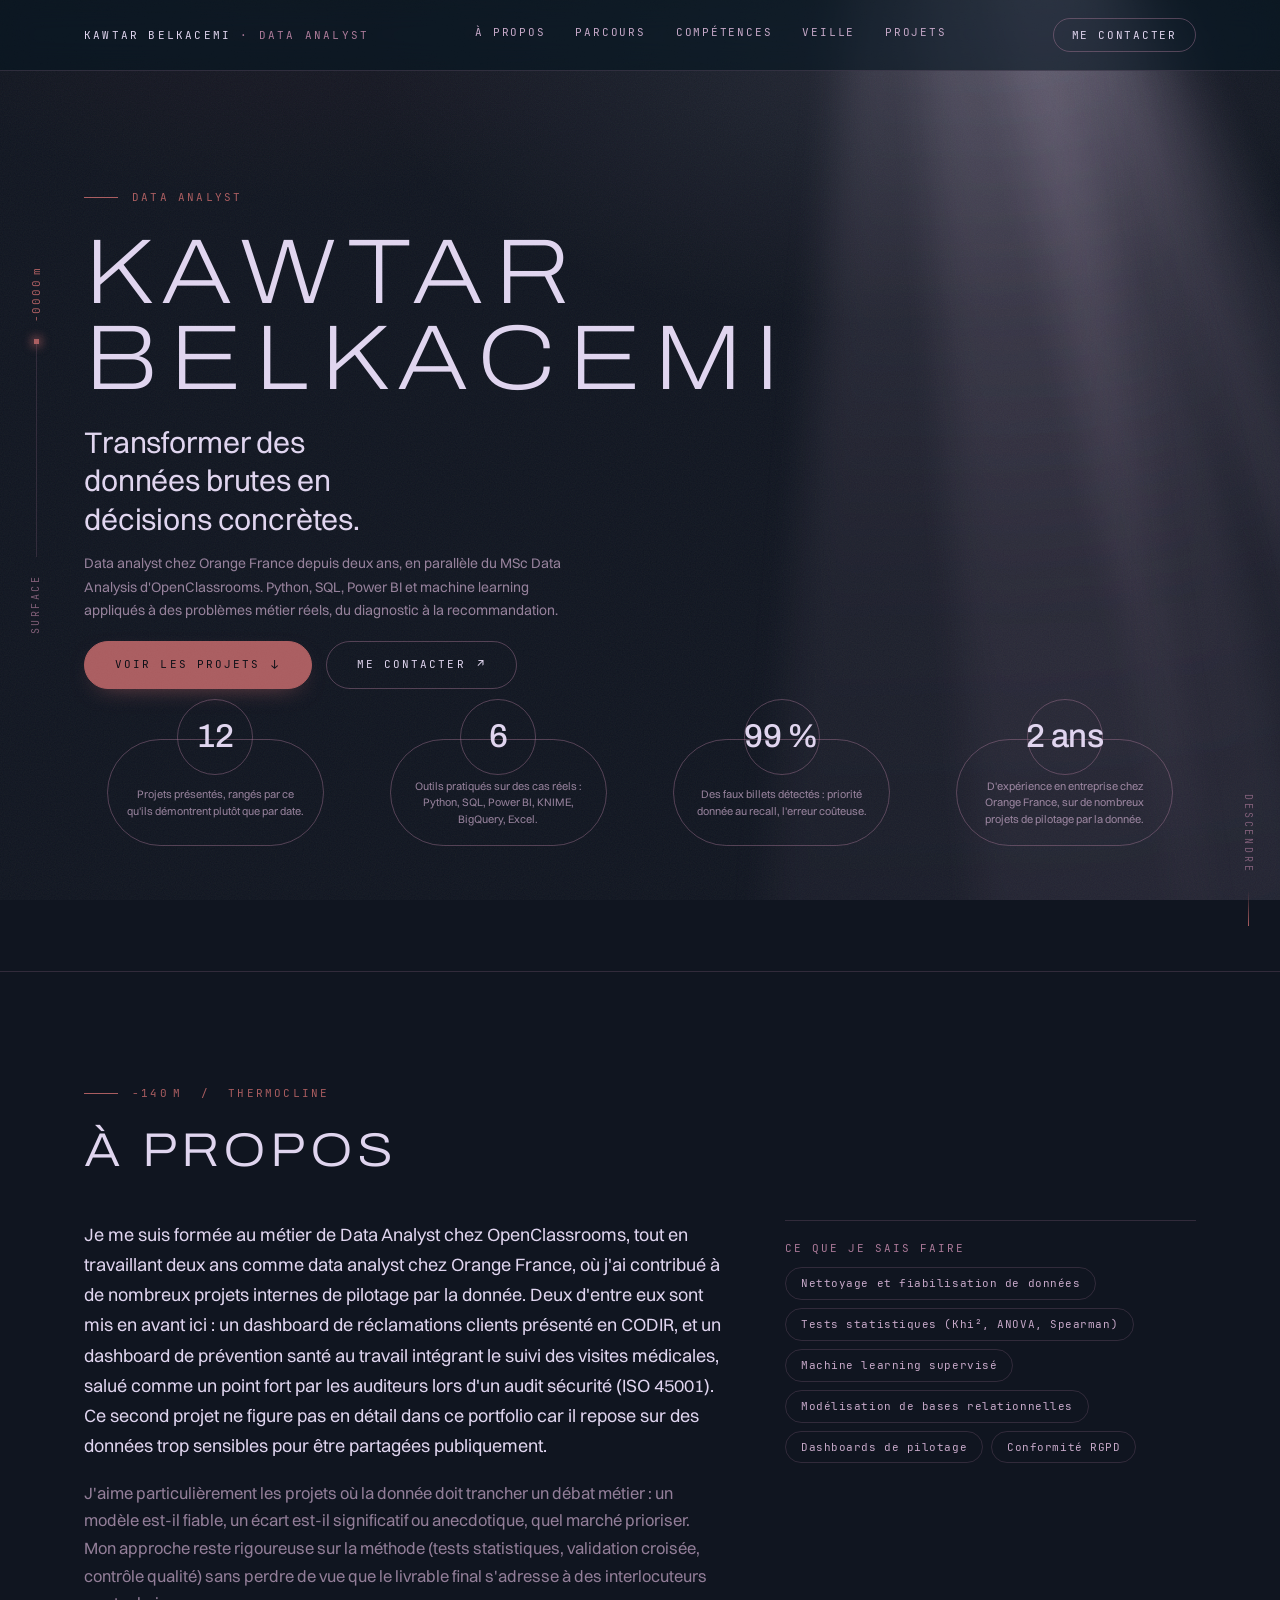
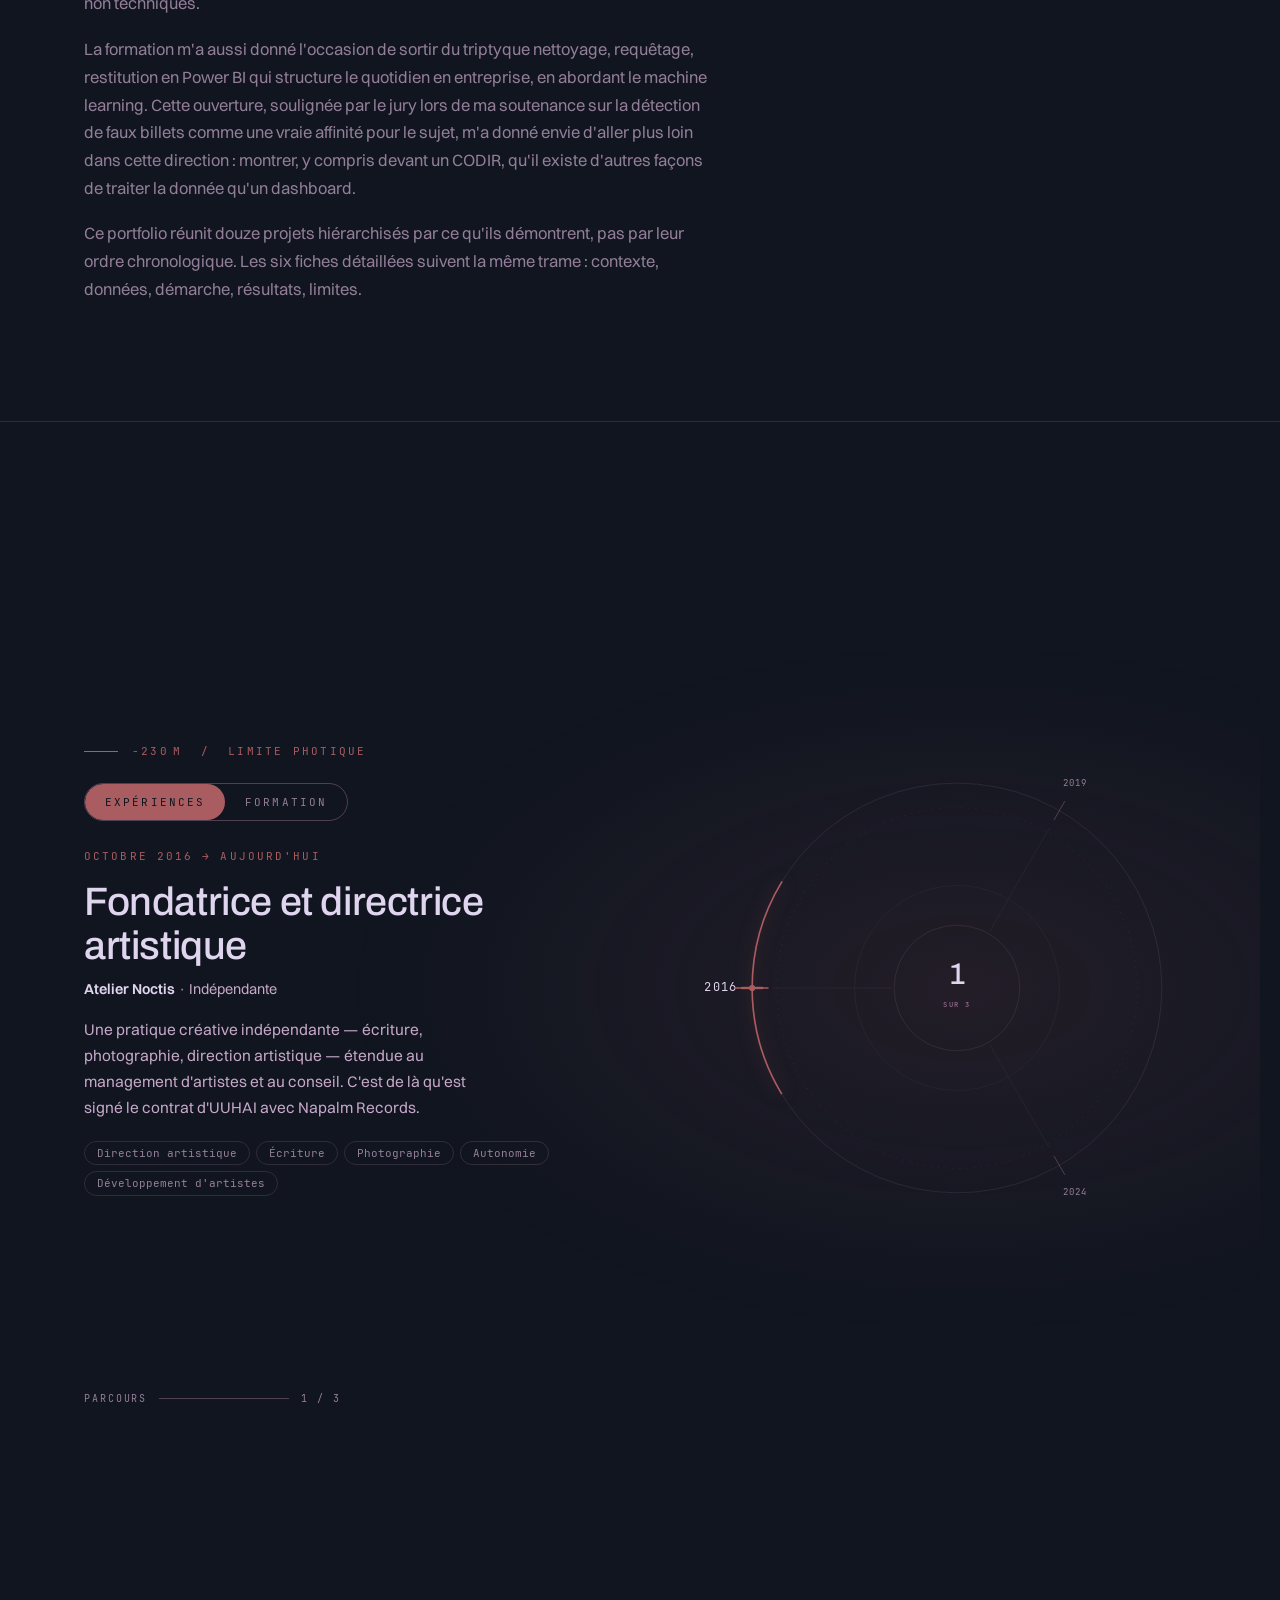
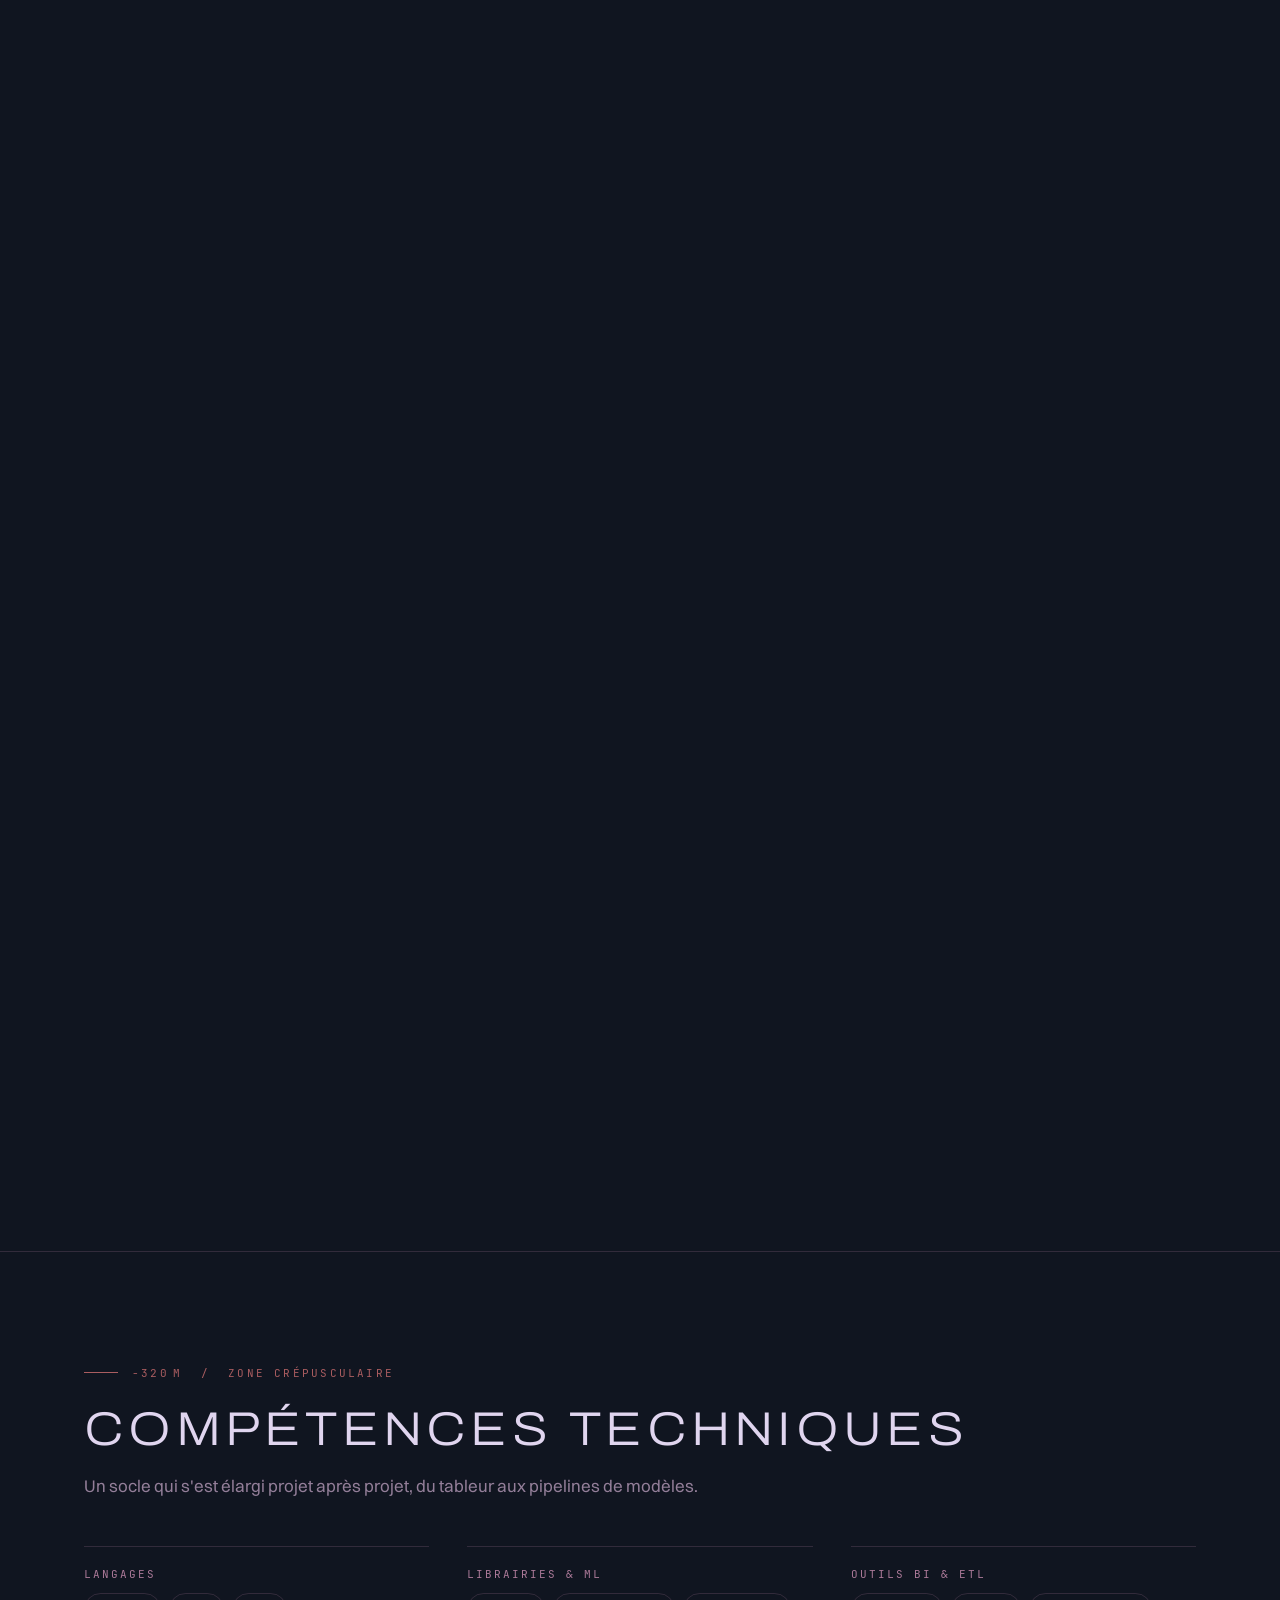
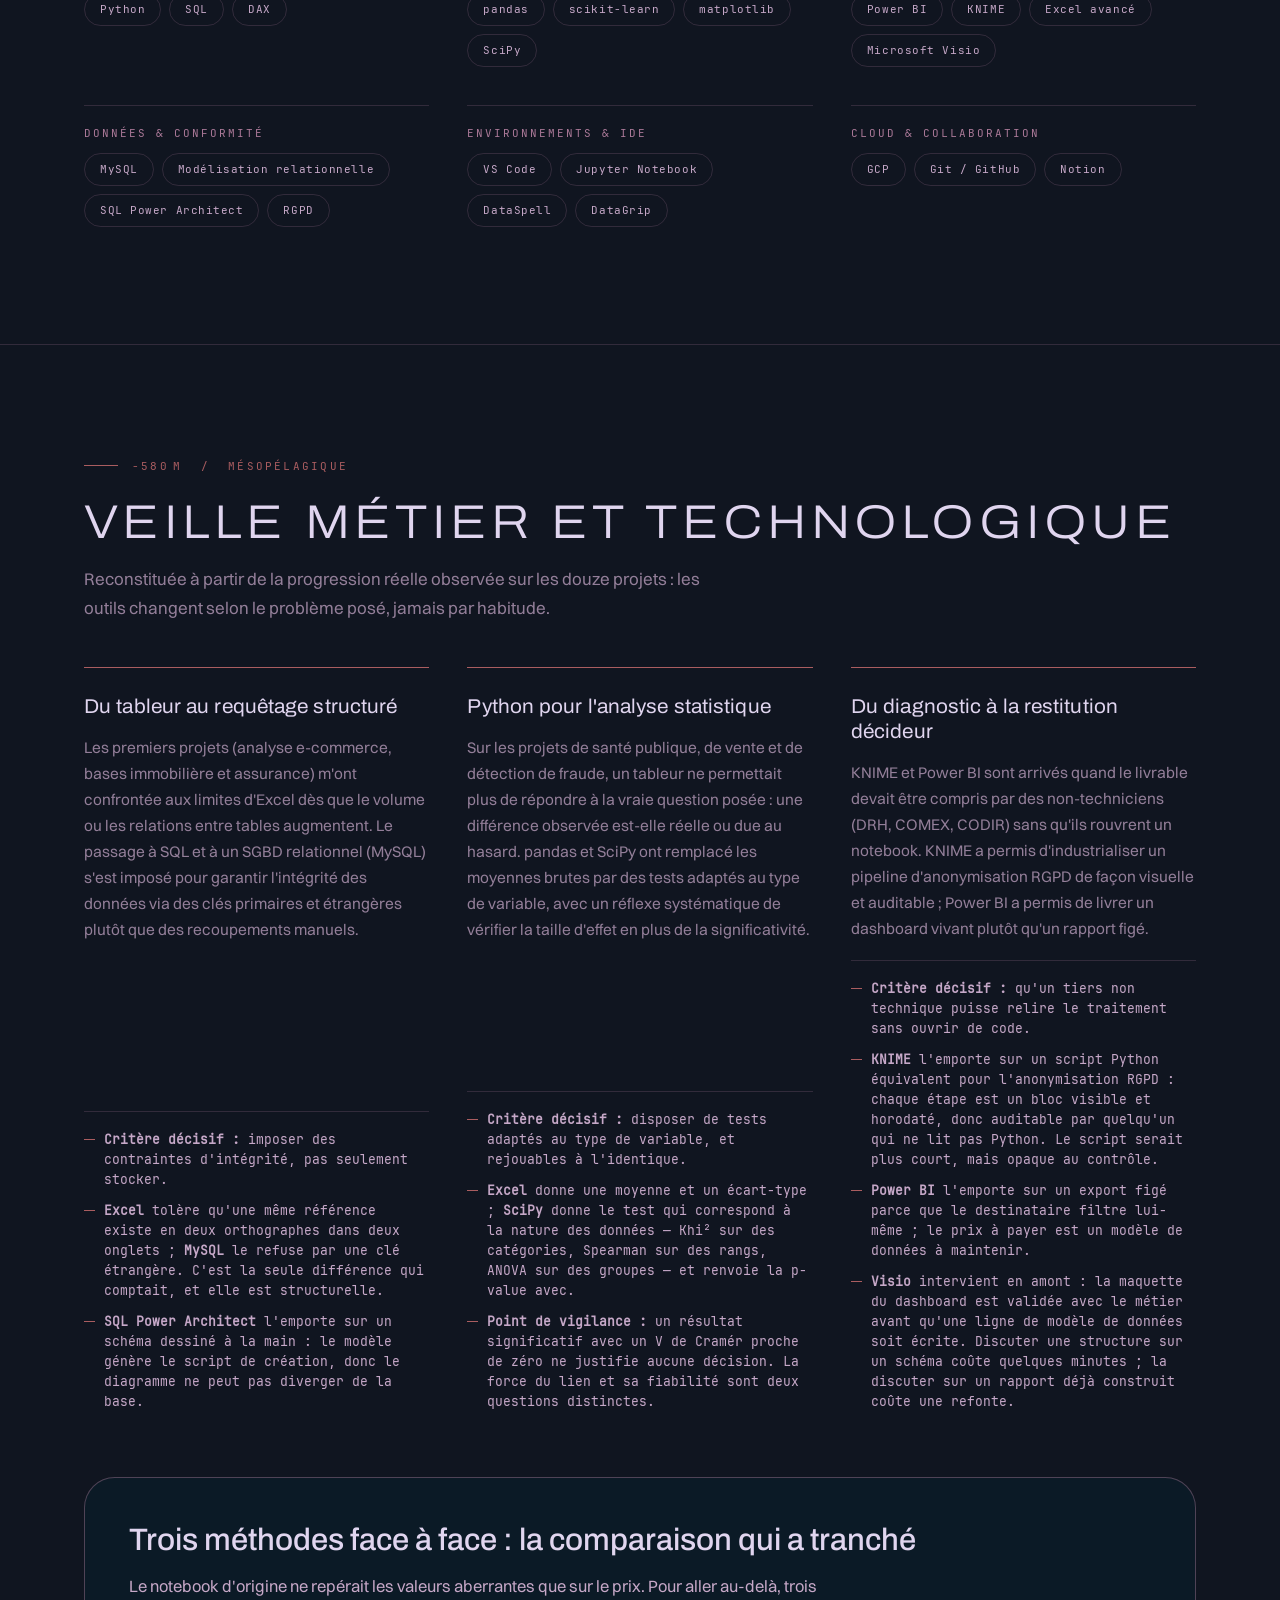
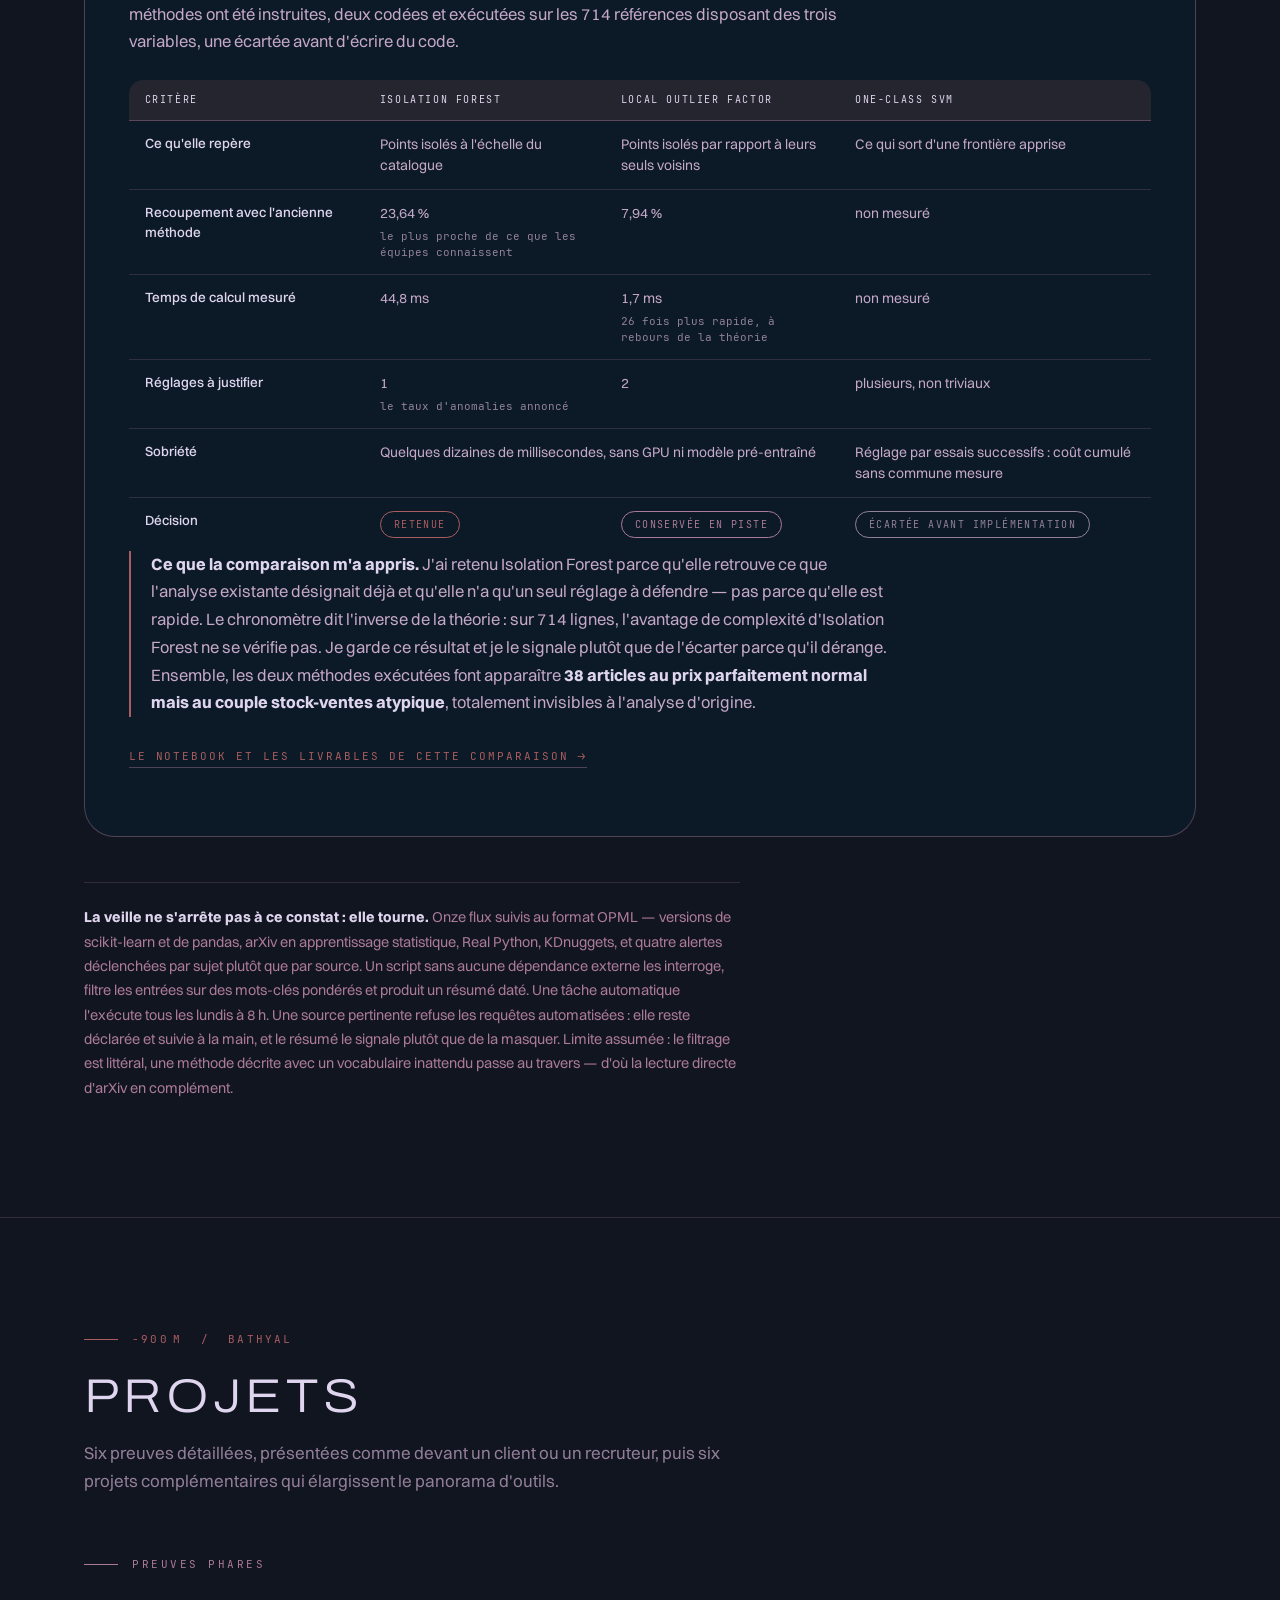
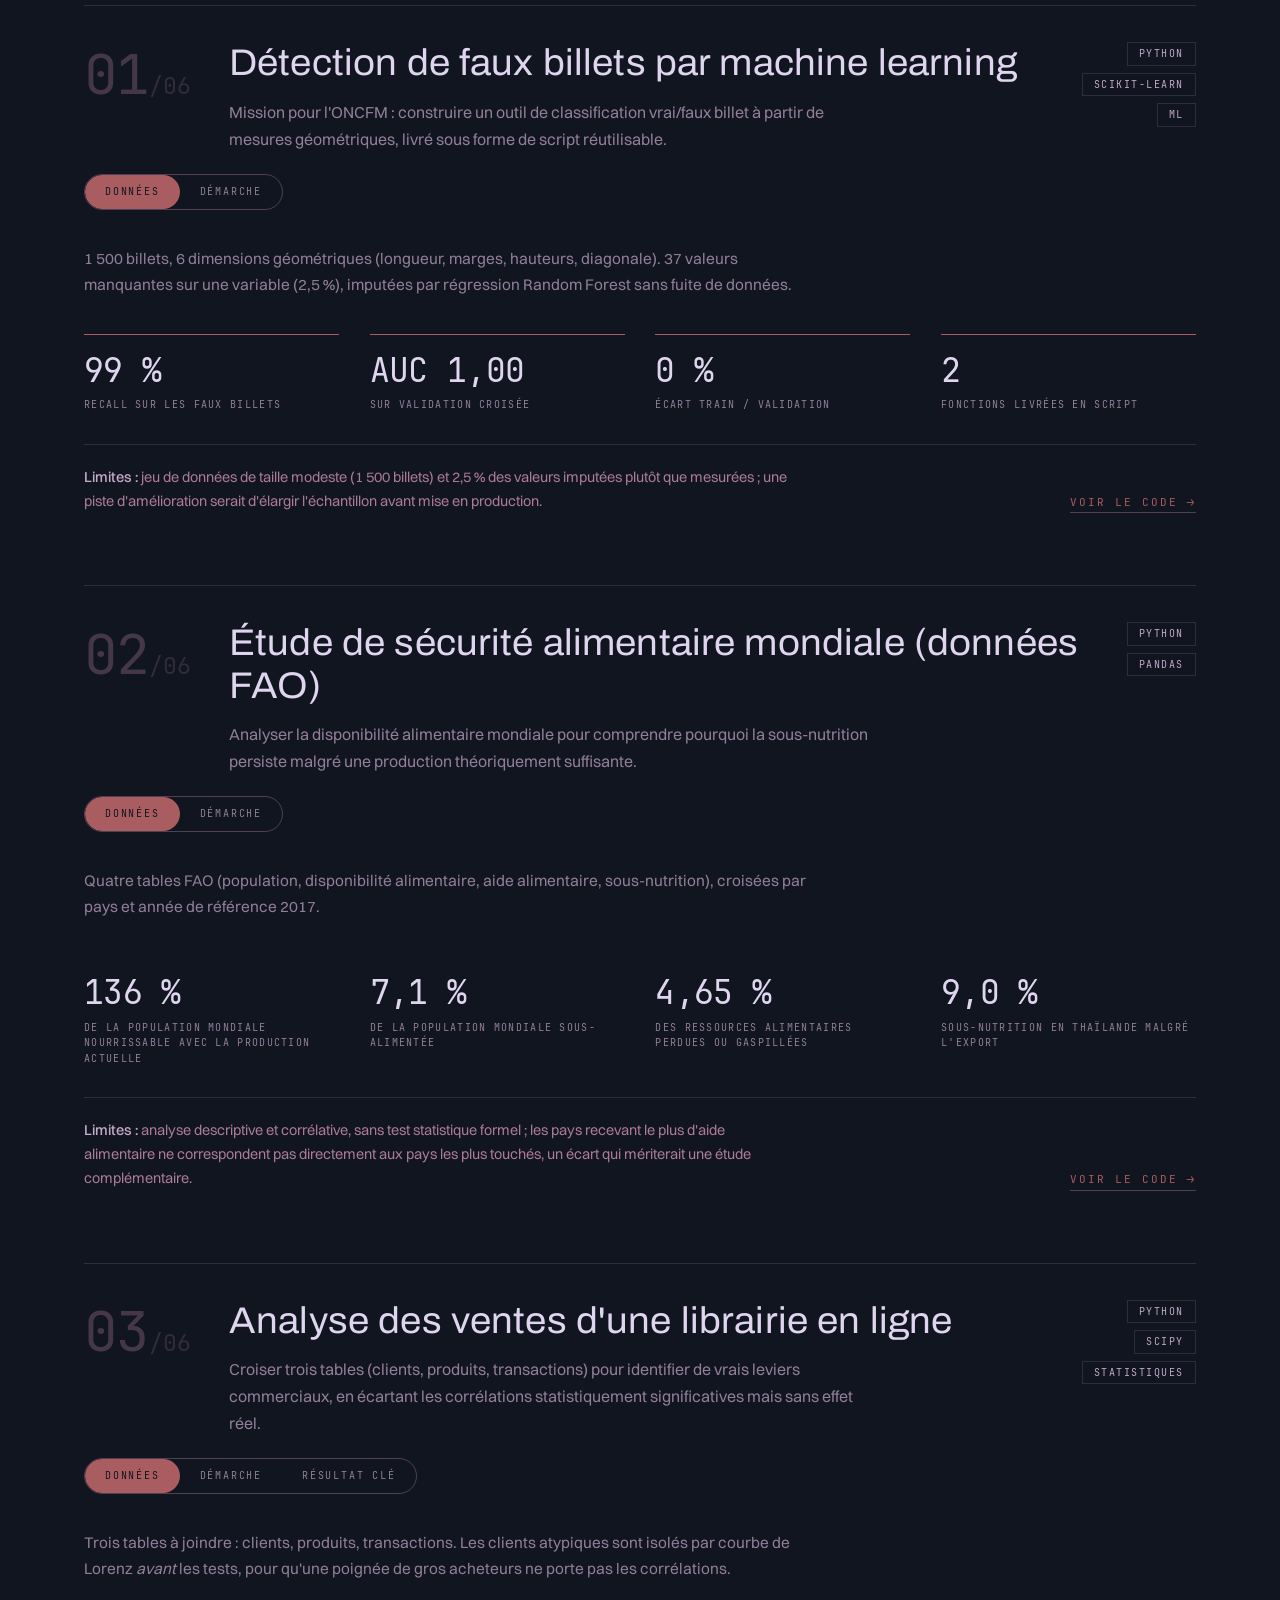
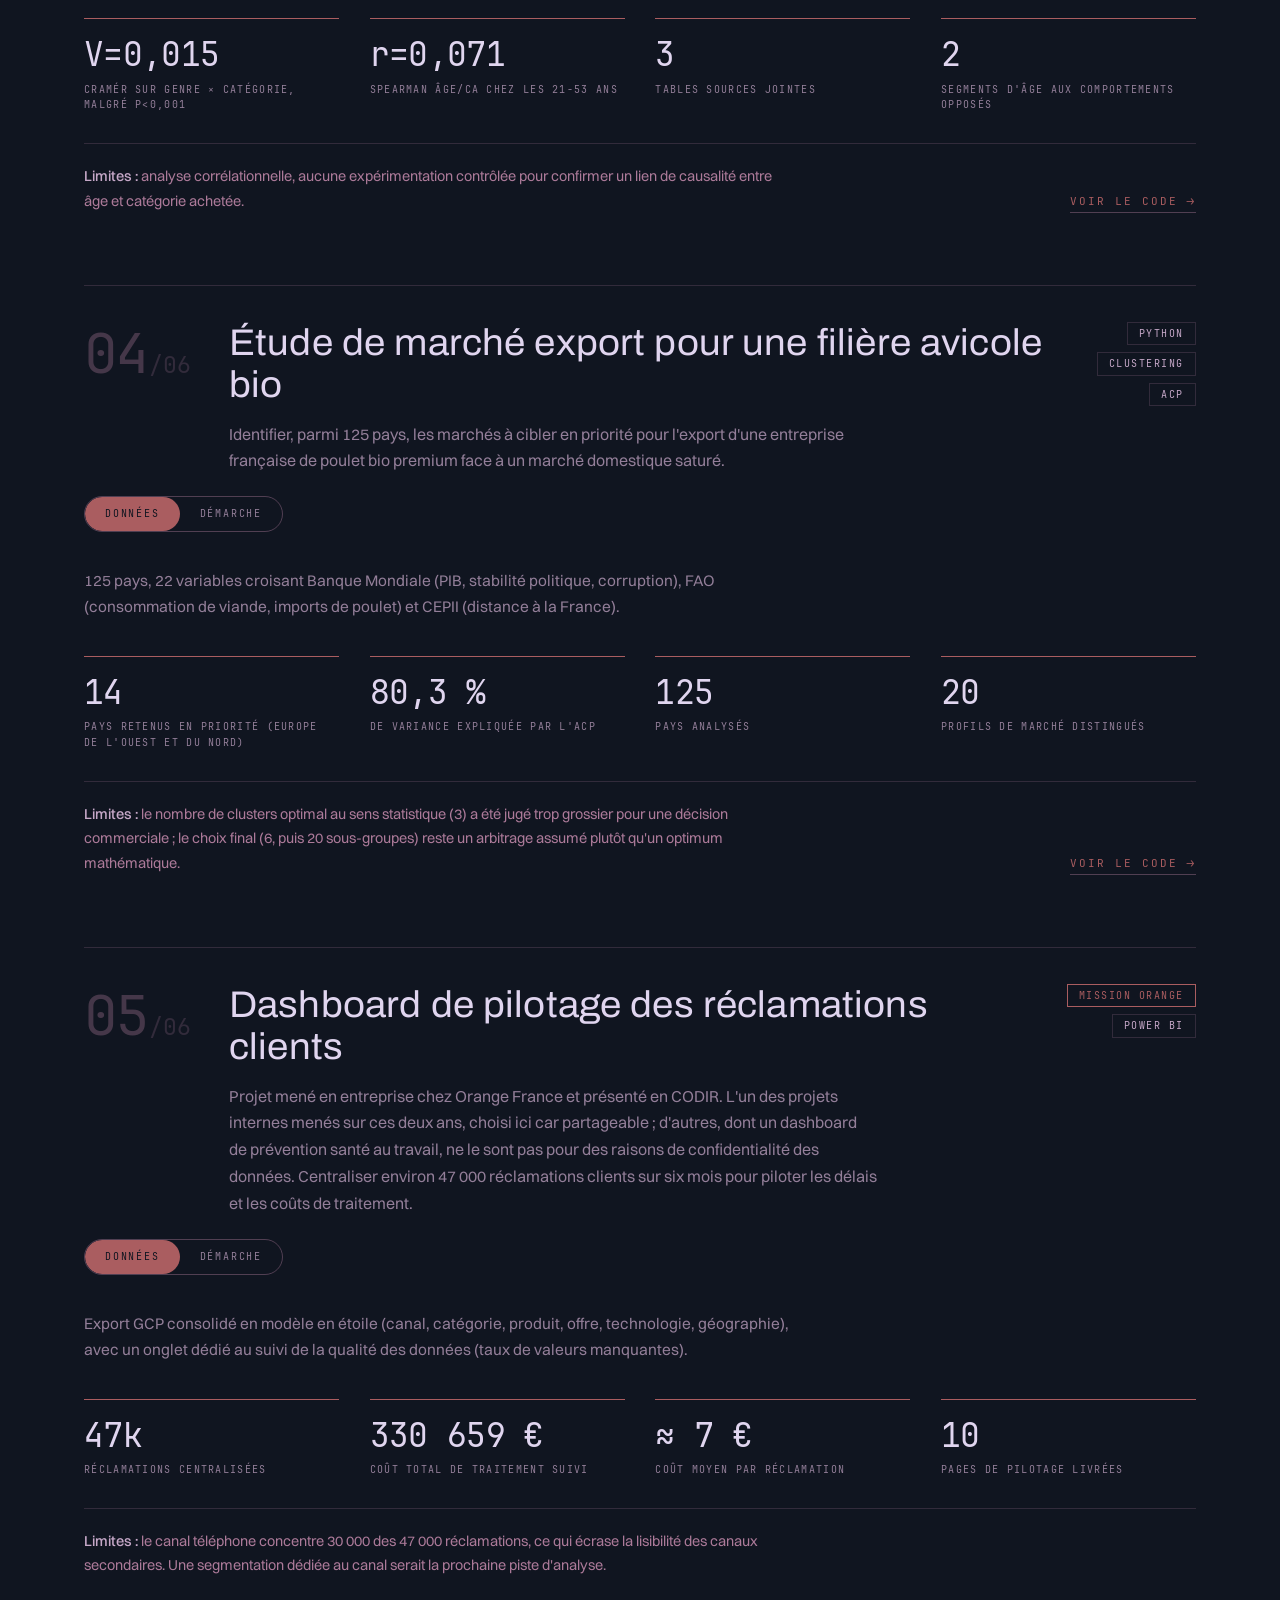
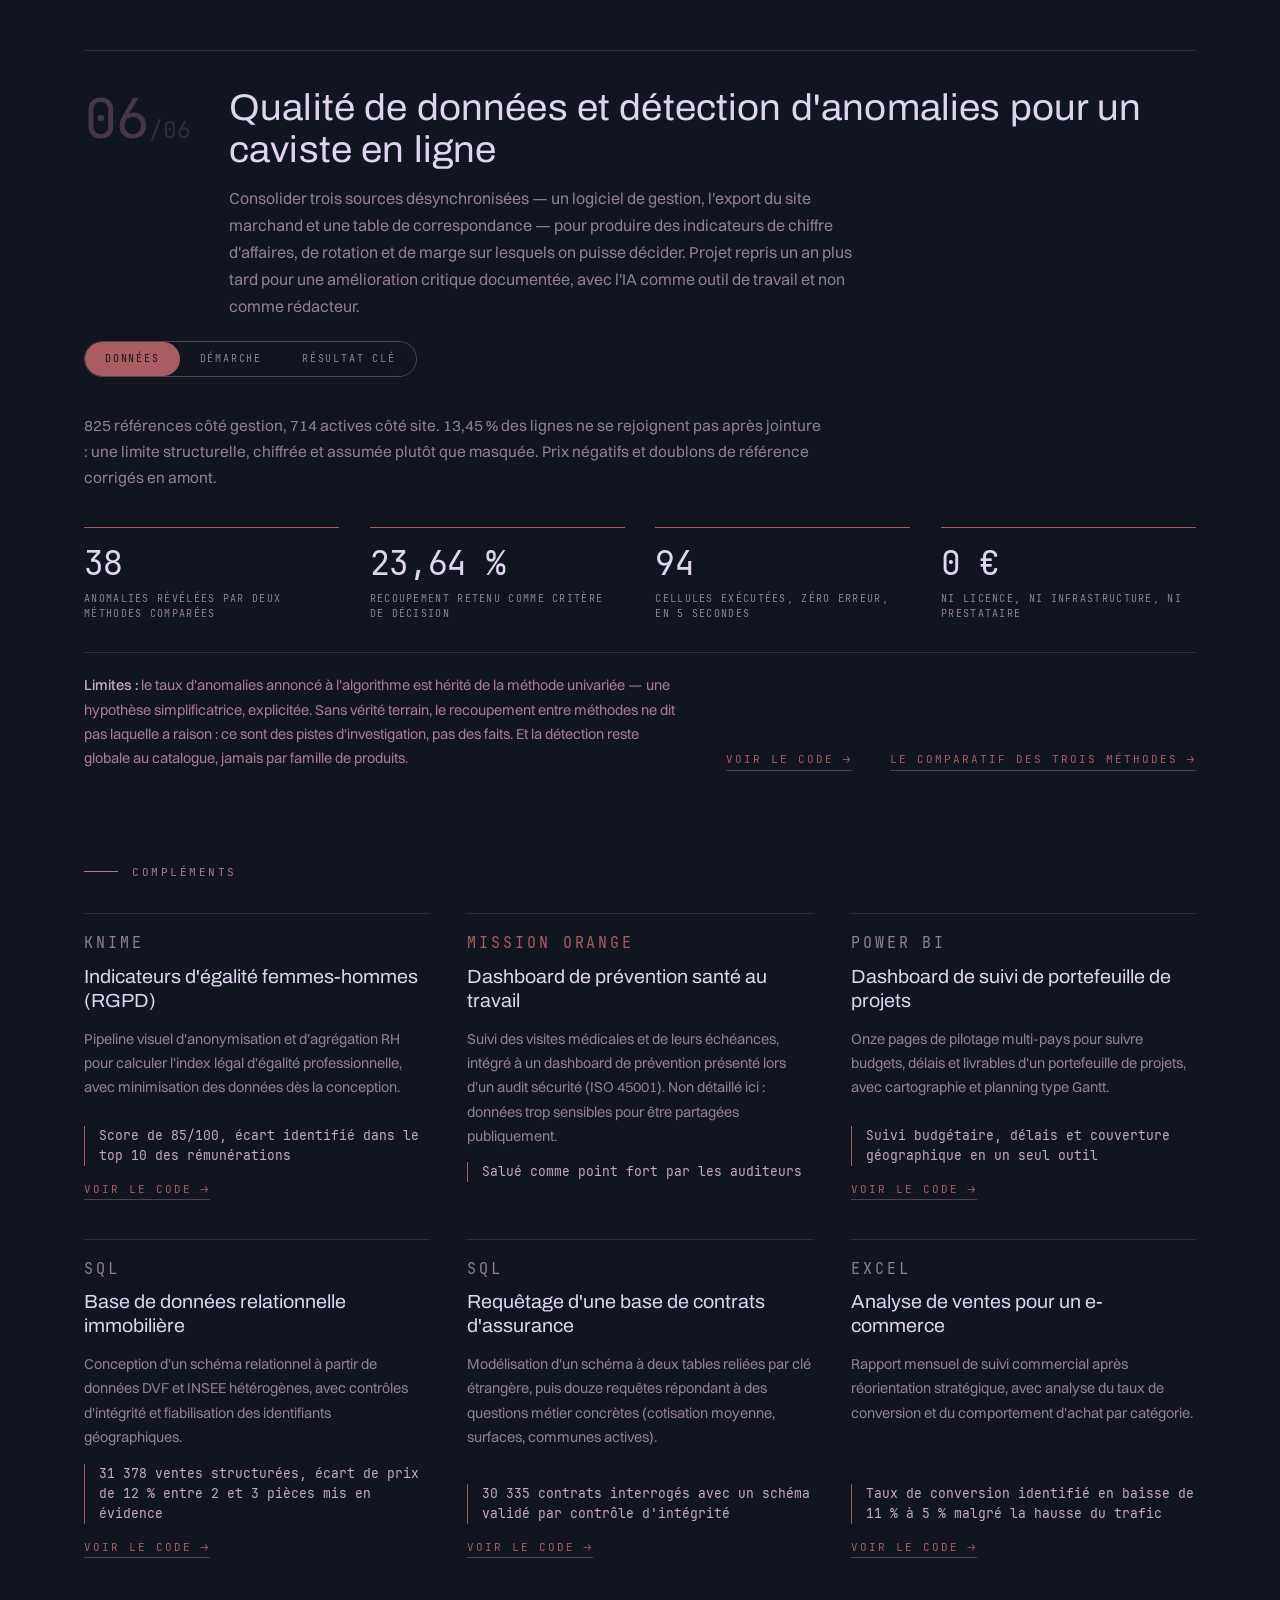
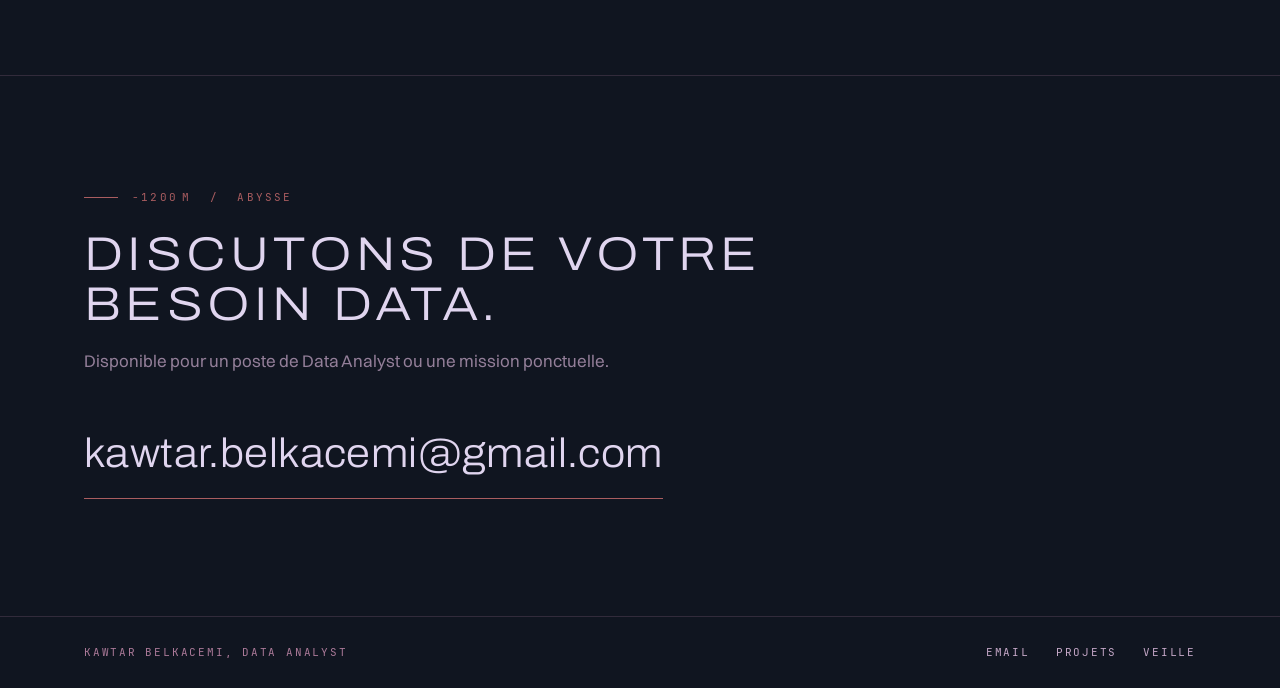
==== commit 572e00fc: "Visio gagne sa preuve, et l'echelle de profondeur redevient coherente - Compétences : l'étiquette Mi" ====
--- a/index.html
+++ b/index.html
@@ -95,10 +95,10 @@
 
 
   <!-- ————————————————————————————— −230 m ————————————————————————————— -->
-  <section id="parcours" data-depth="230" data-zone="Thermocline">
+  <section id="parcours" data-depth="230" data-zone="Limite photique">
     <div class="pk-stage">
       <div class="pk-panel">
-        <p class="eyebrow"><span class="tick"></span>−230&thinsp;m &nbsp;/&nbsp; Parcours</p>
+        <p class="eyebrow"><span class="tick"></span>−230&thinsp;m &nbsp;/&nbsp; Limite photique</p>
         <div class="pk-toggle" role="group" aria-label="Filtrer le parcours">
           <button id="pkExp" type="button" aria-pressed="true">Expériences</button>
           <button id="pkForm" type="button" aria-pressed="false">Formation</button>
@@ -126,10 +126,10 @@
   </section>
 
   <!-- ————————————————————————————— −320 m ————————————————————————————— -->
-  <section id="competences" data-depth="320" data-zone="Zone photique">
+  <section id="competences" data-depth="320" data-zone="Zone crépusculaire">
     <div class="wrap">
       <div class="section-head reveal">
-        <p class="eyebrow"><span class="tick"></span>−320&thinsp;m &nbsp;/&nbsp; Zone photique</p>
+        <p class="eyebrow"><span class="tick"></span>−320&thinsp;m &nbsp;/&nbsp; Zone crépusculaire</p>
         <h2>Compétences techniques</h2>
         <p class="lede">Un socle qui s'est élargi projet après projet, du tableur aux pipelines de modèles.</p>
       </div>
@@ -196,6 +196,7 @@
             <li><b>Critère décisif :</b> qu'un tiers non technique puisse relire le traitement sans ouvrir de code.</li>
             <li><b>KNIME</b> l'emporte sur un script Python équivalent pour l'anonymisation RGPD : chaque étape est un bloc visible et horodaté, donc auditable par quelqu'un qui ne lit pas Python. Le script serait plus court, mais opaque au contrôle.</li>
             <li><b>Power BI</b> l'emporte sur un export figé parce que le destinataire filtre lui-même ; le prix à payer est un modèle de données à maintenir.</li>
+            <li><b>Visio</b> intervient en amont : la maquette du dashboard est validée avec le métier avant qu'une ligne de modèle de données soit écrite. Discuter une structure sur un schéma coûte quelques minutes ; la discuter sur un rapport déjà construit coûte une refonte.</li>
           </ul>
         </article>
       </div>
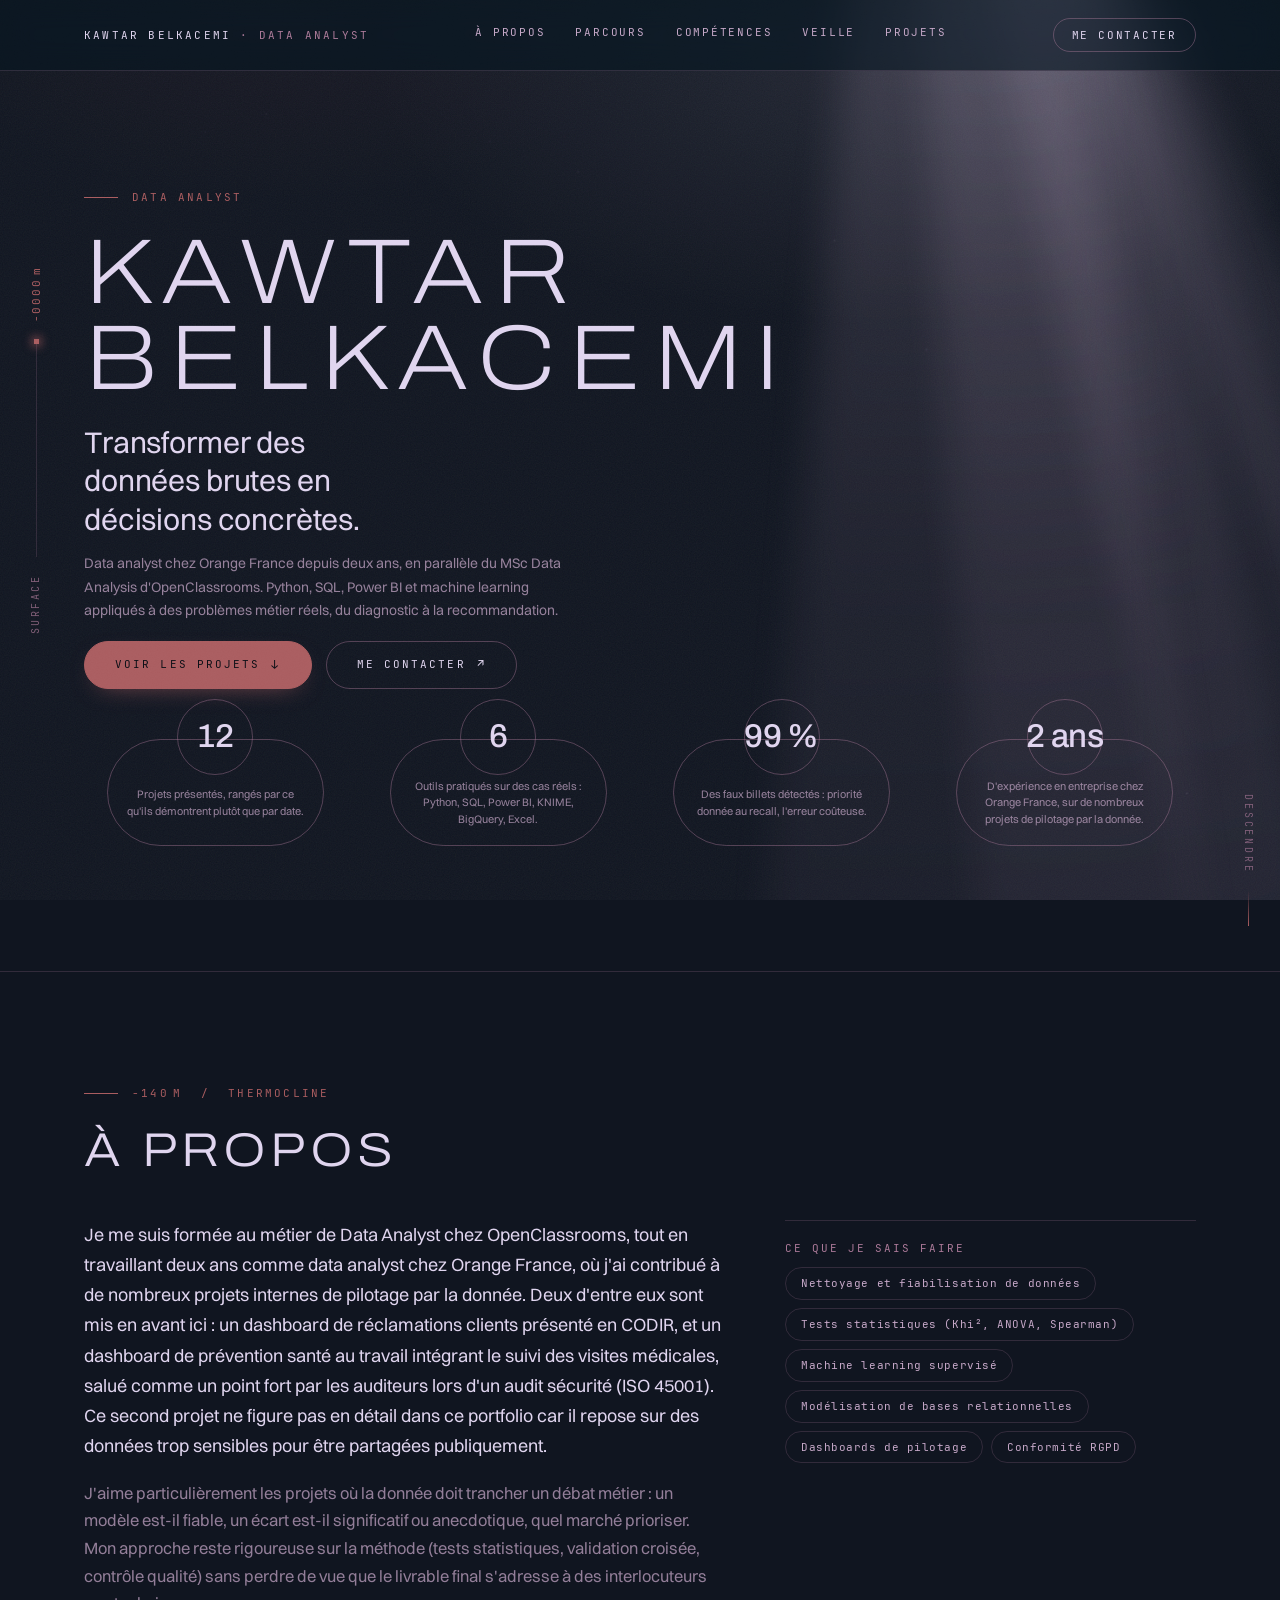
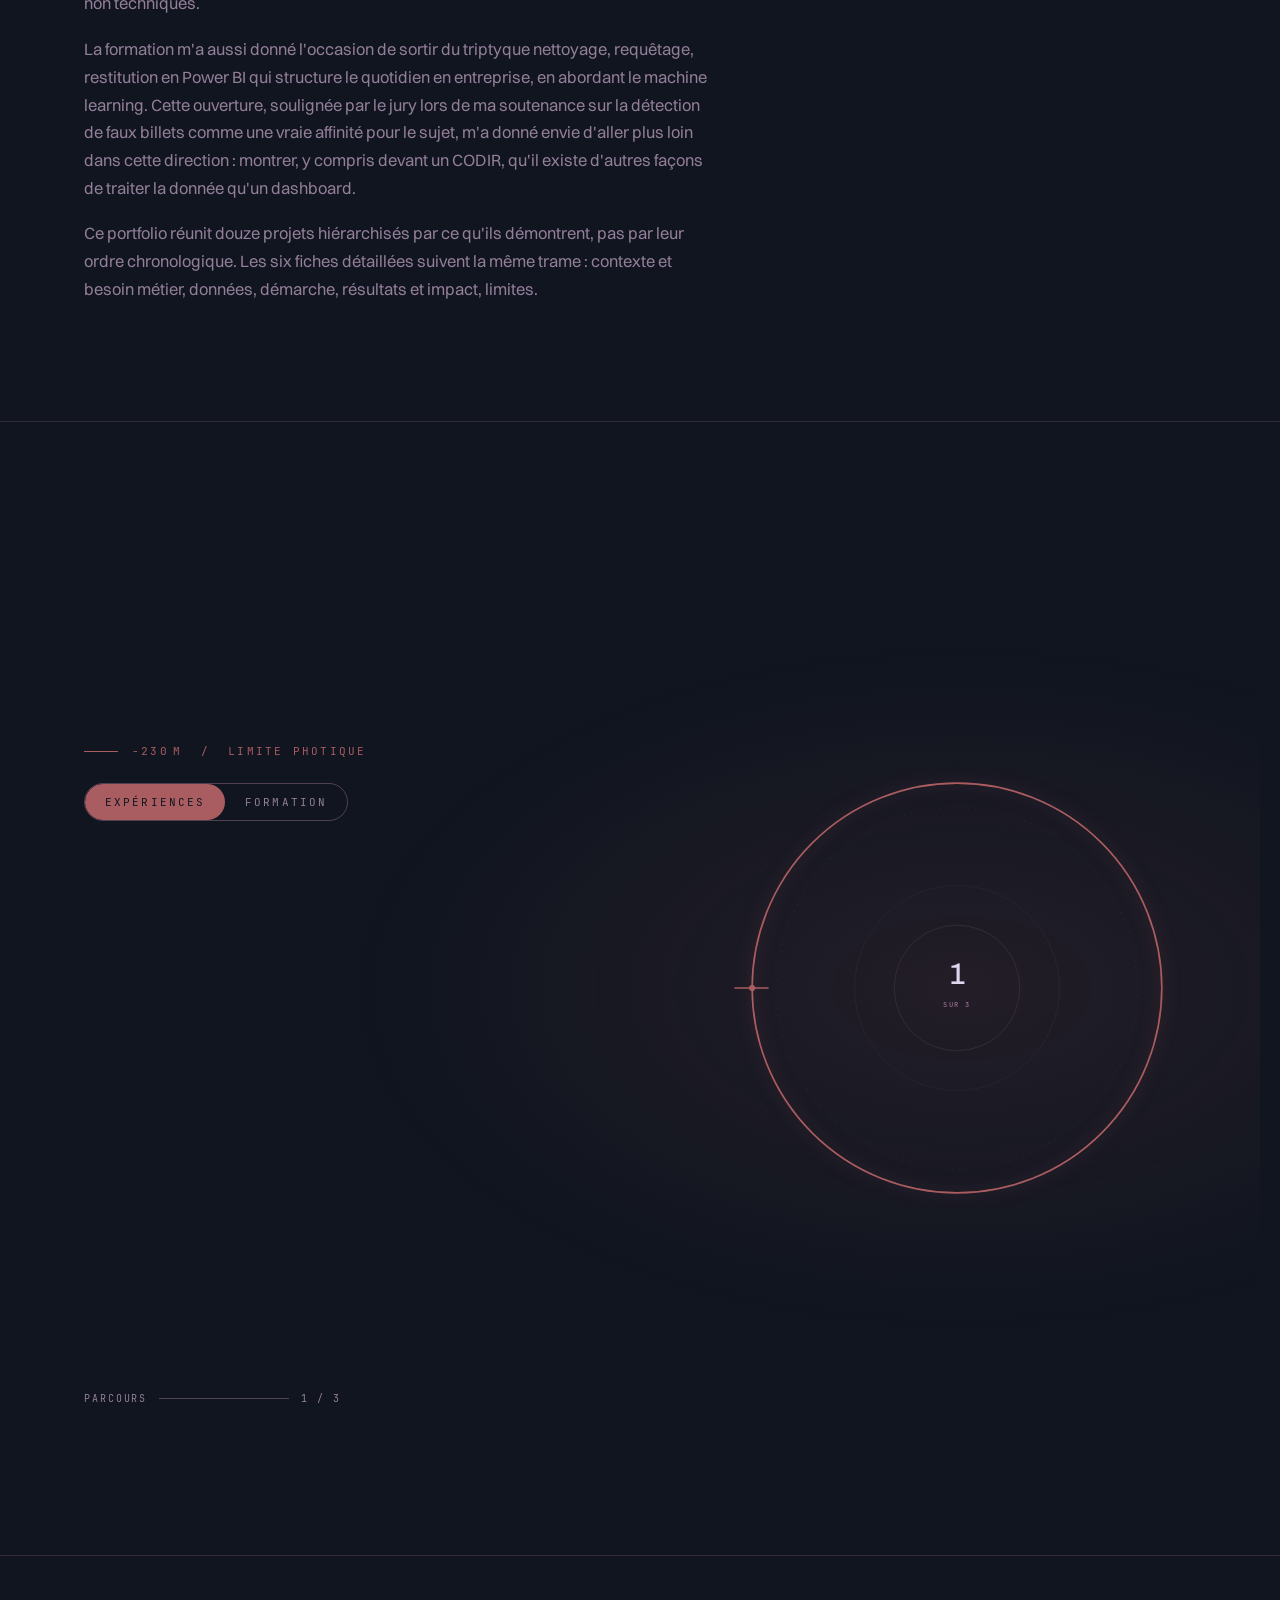
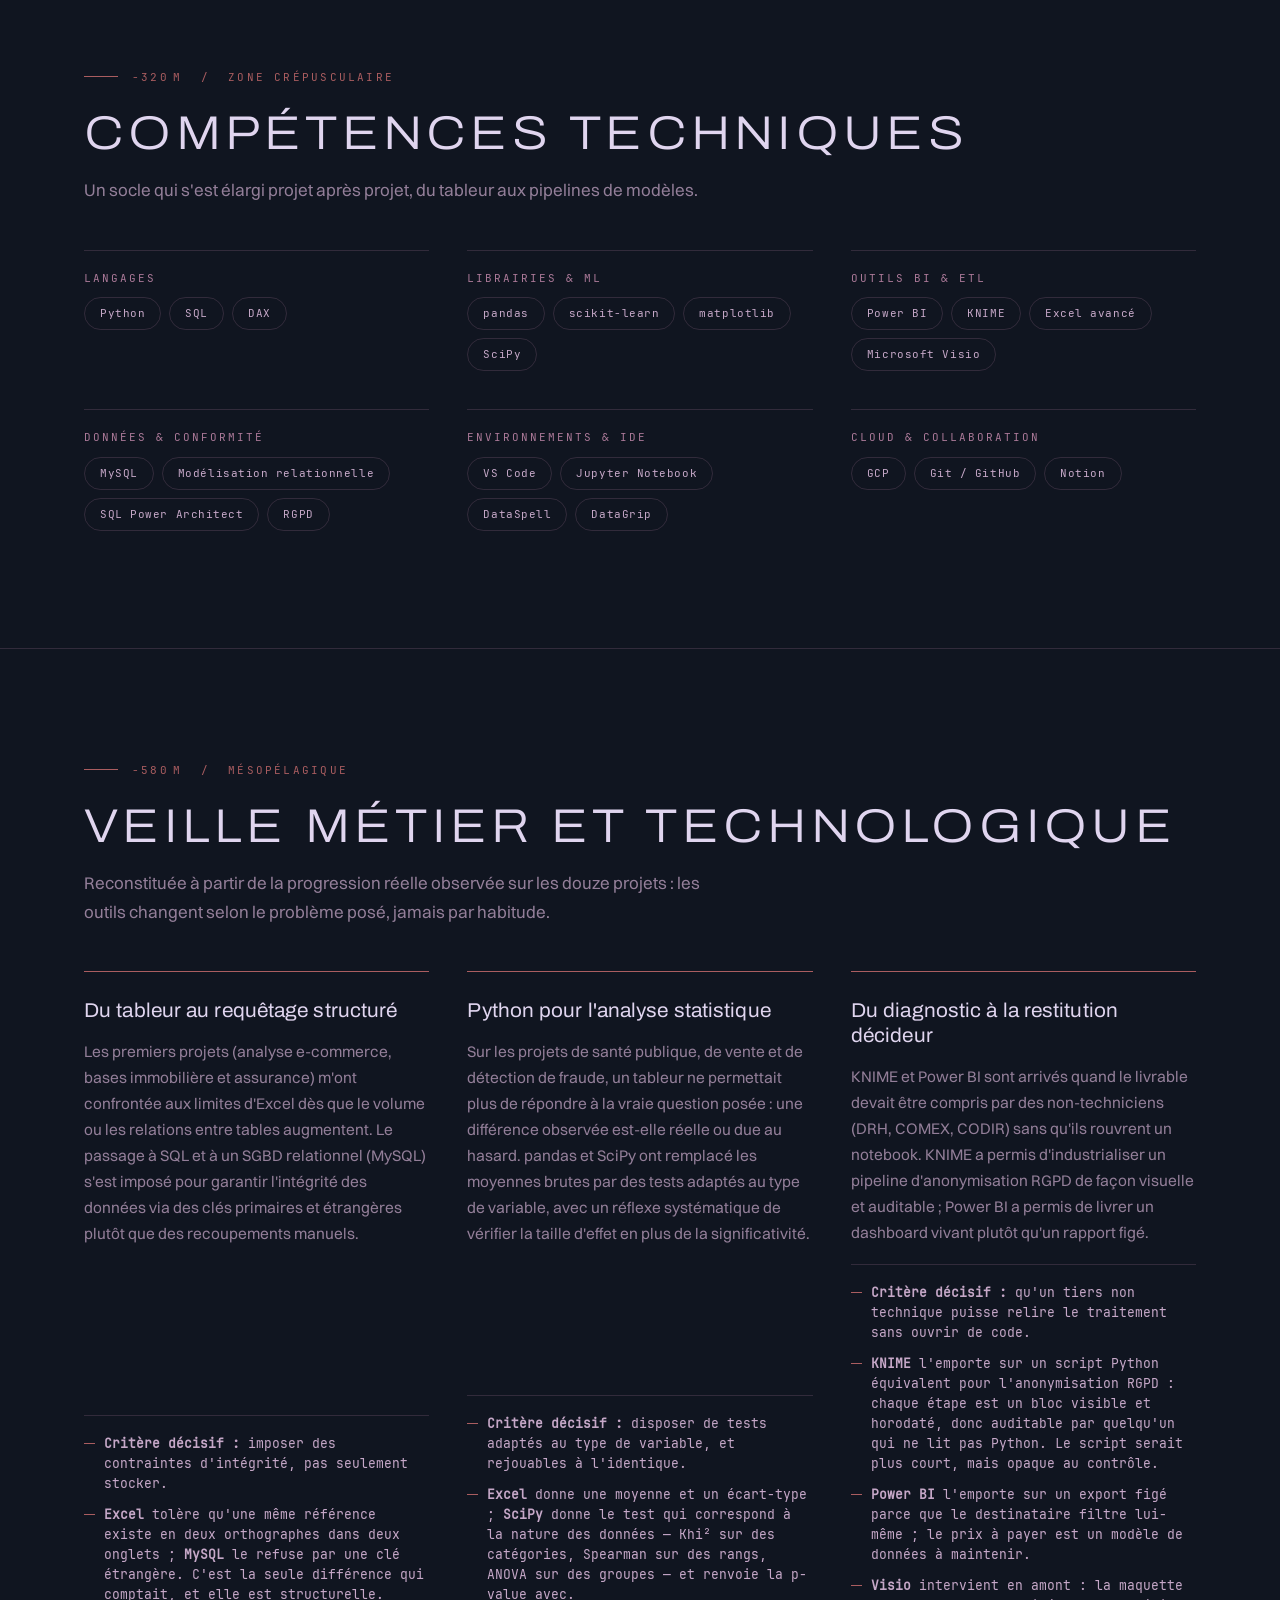
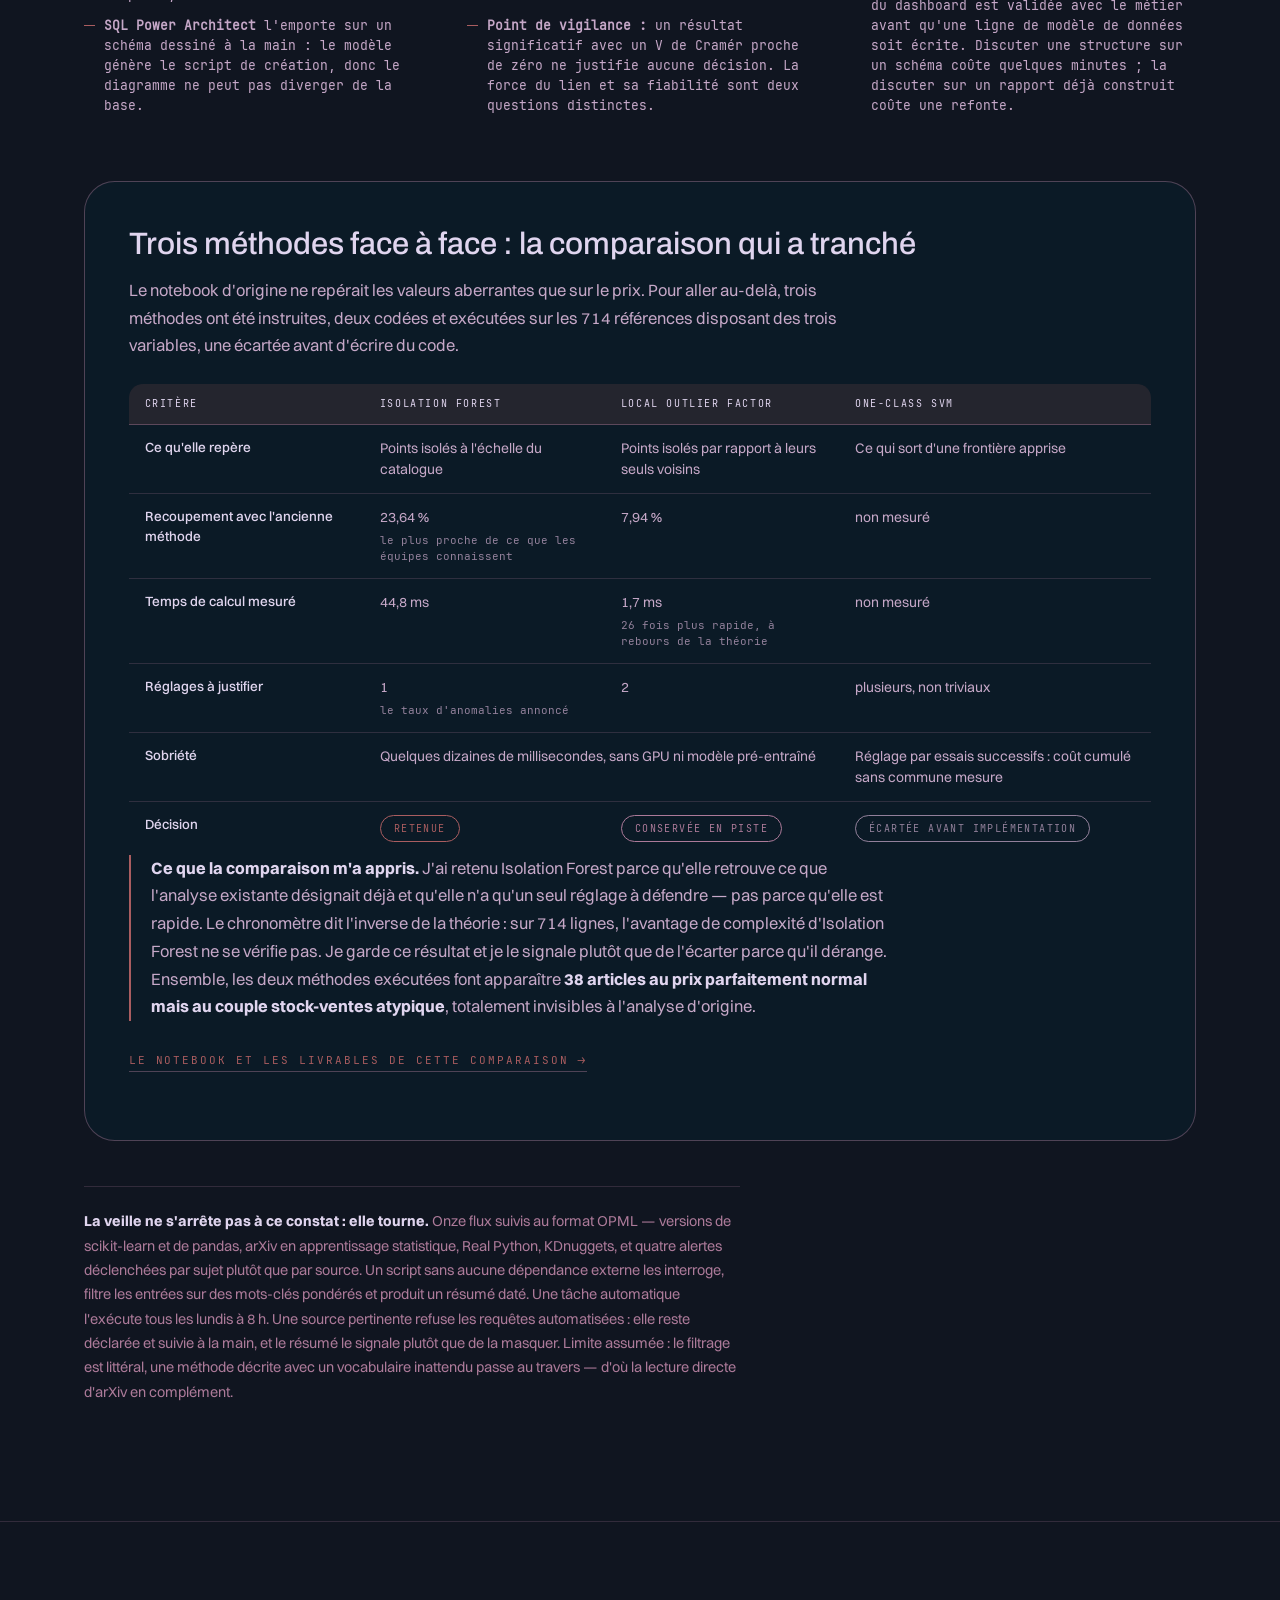
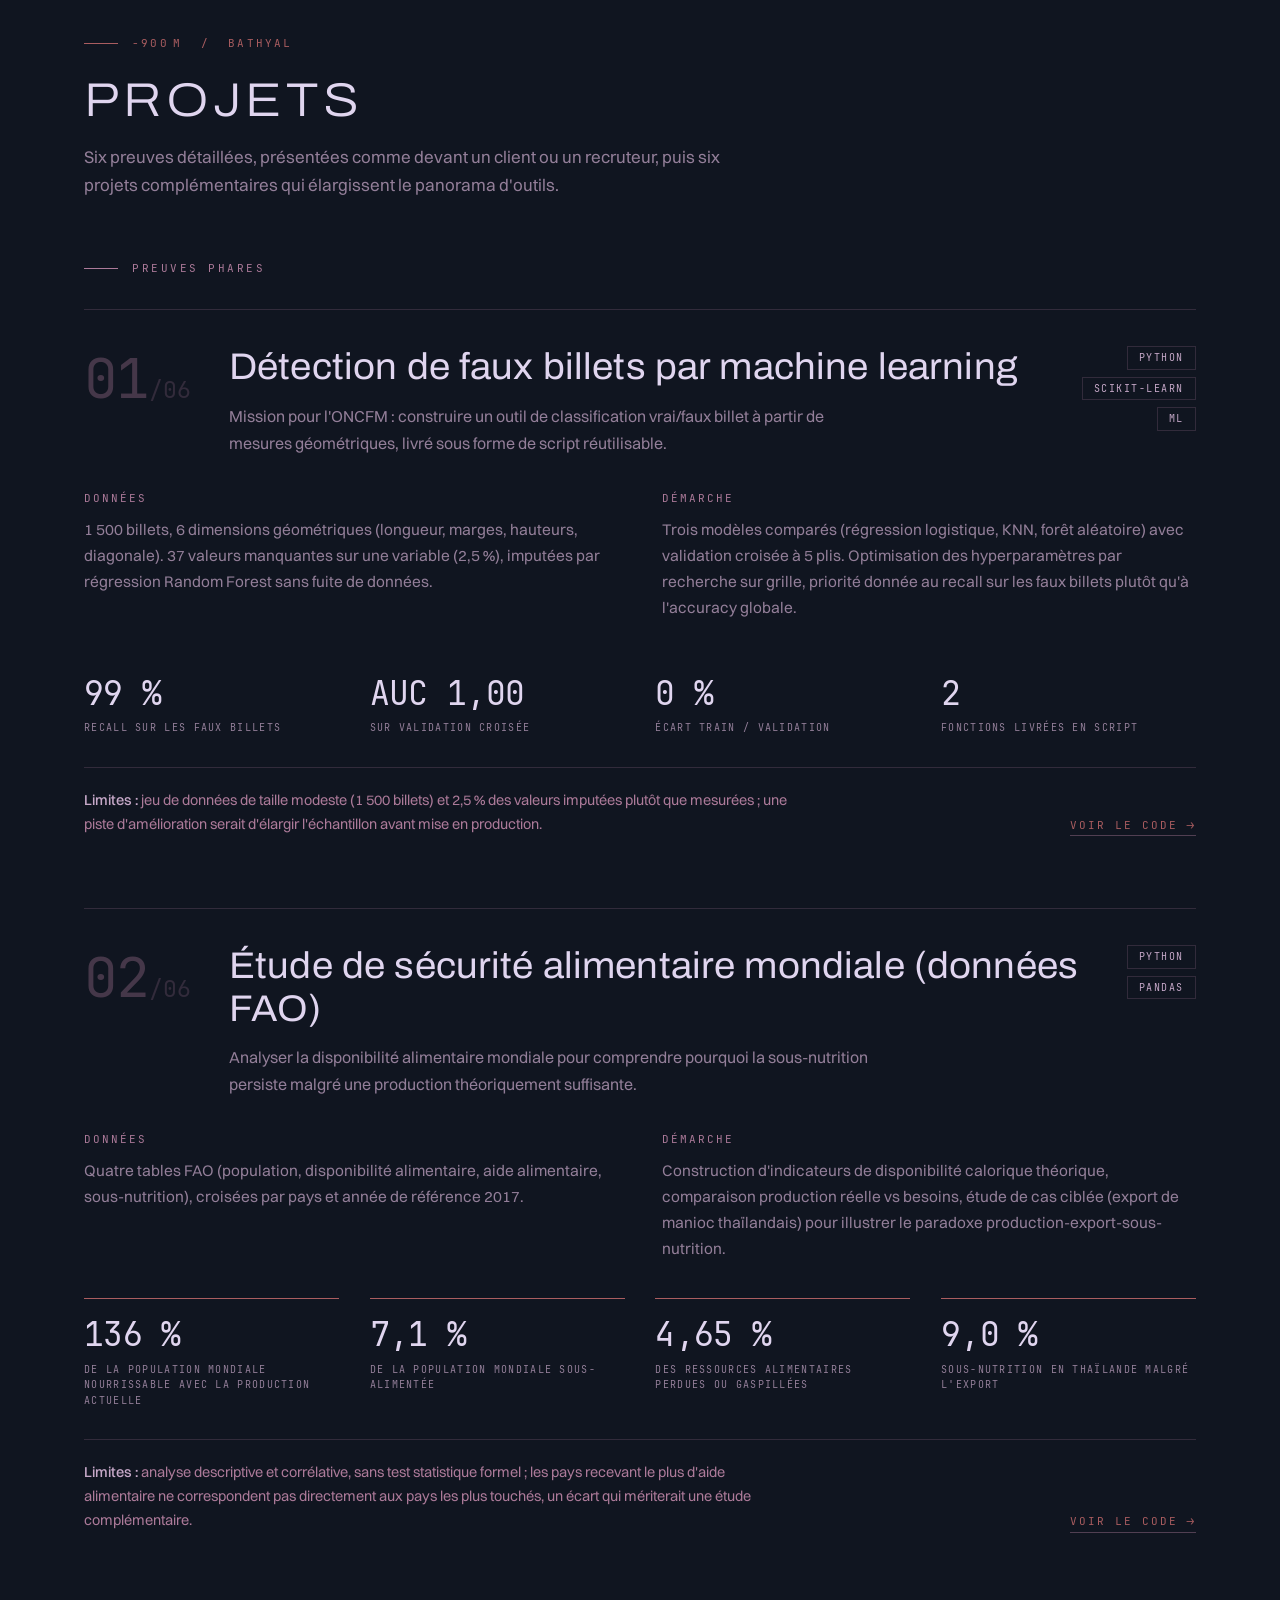
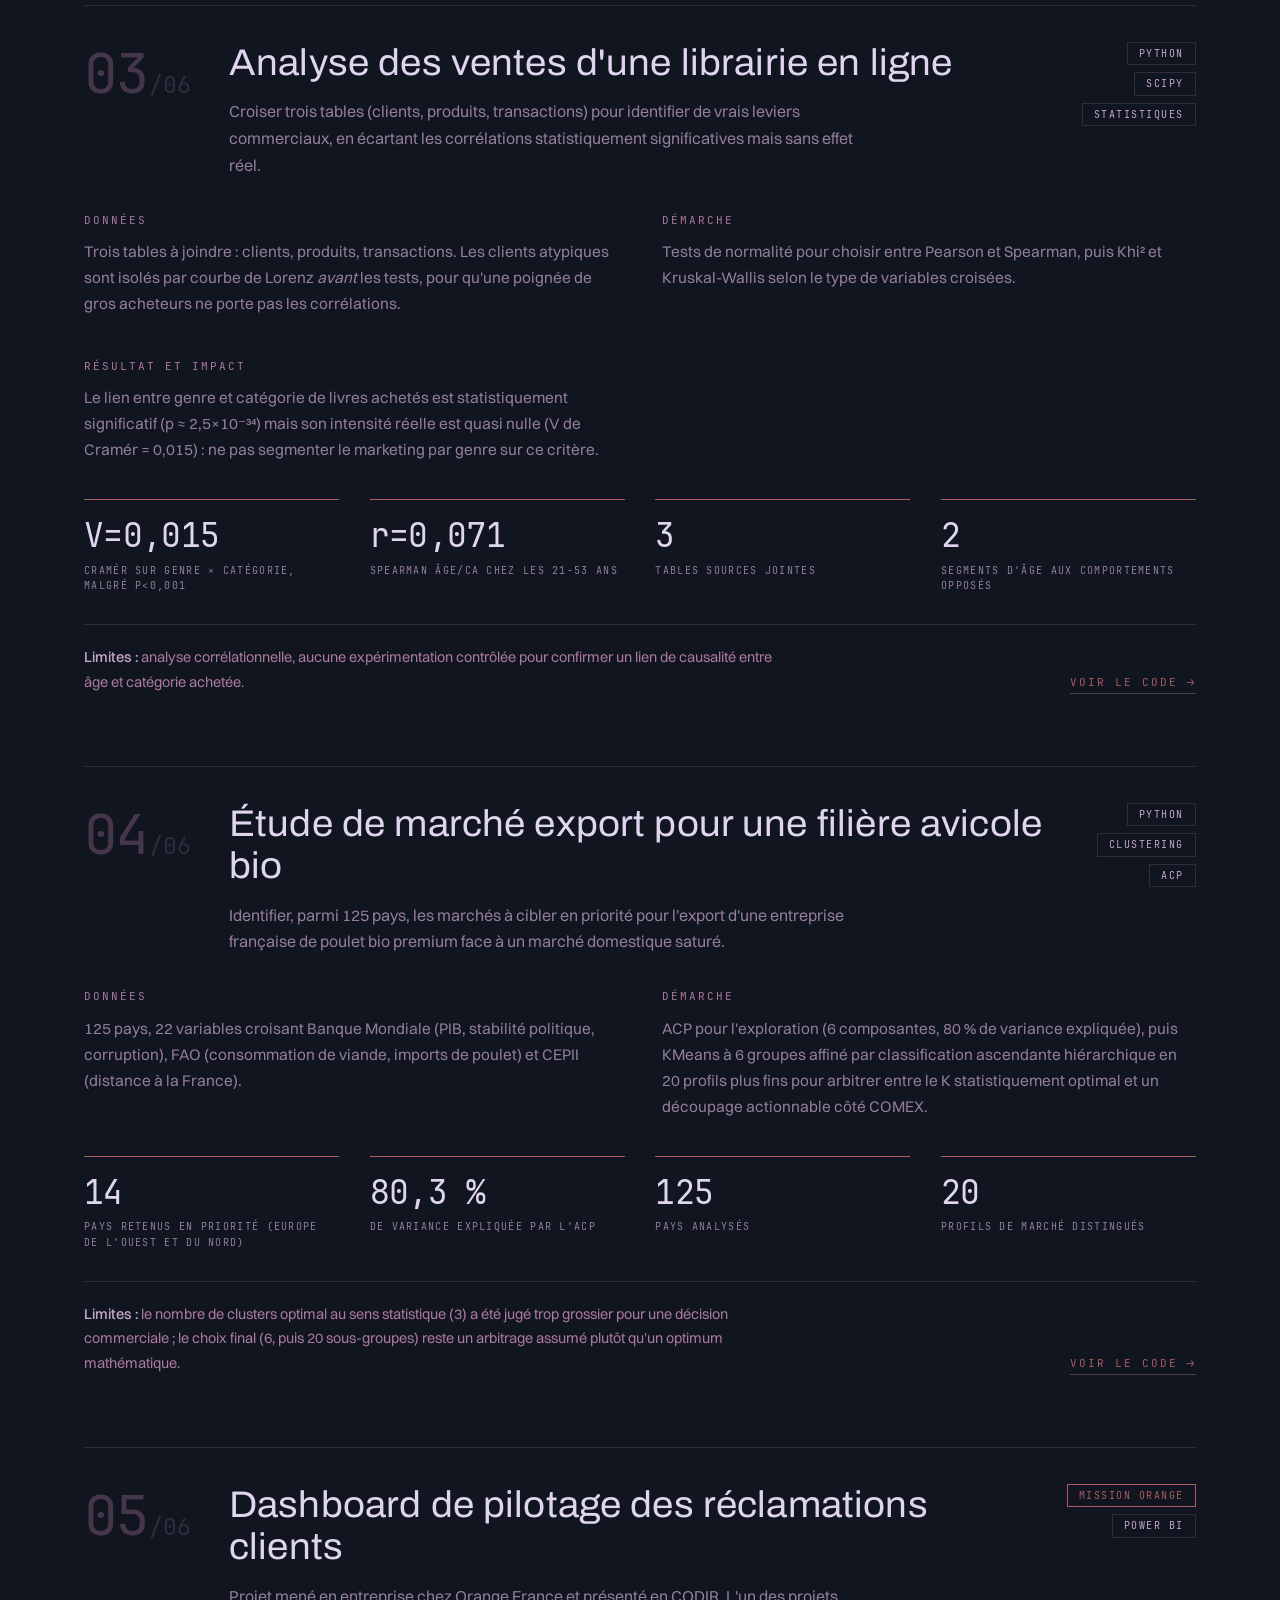
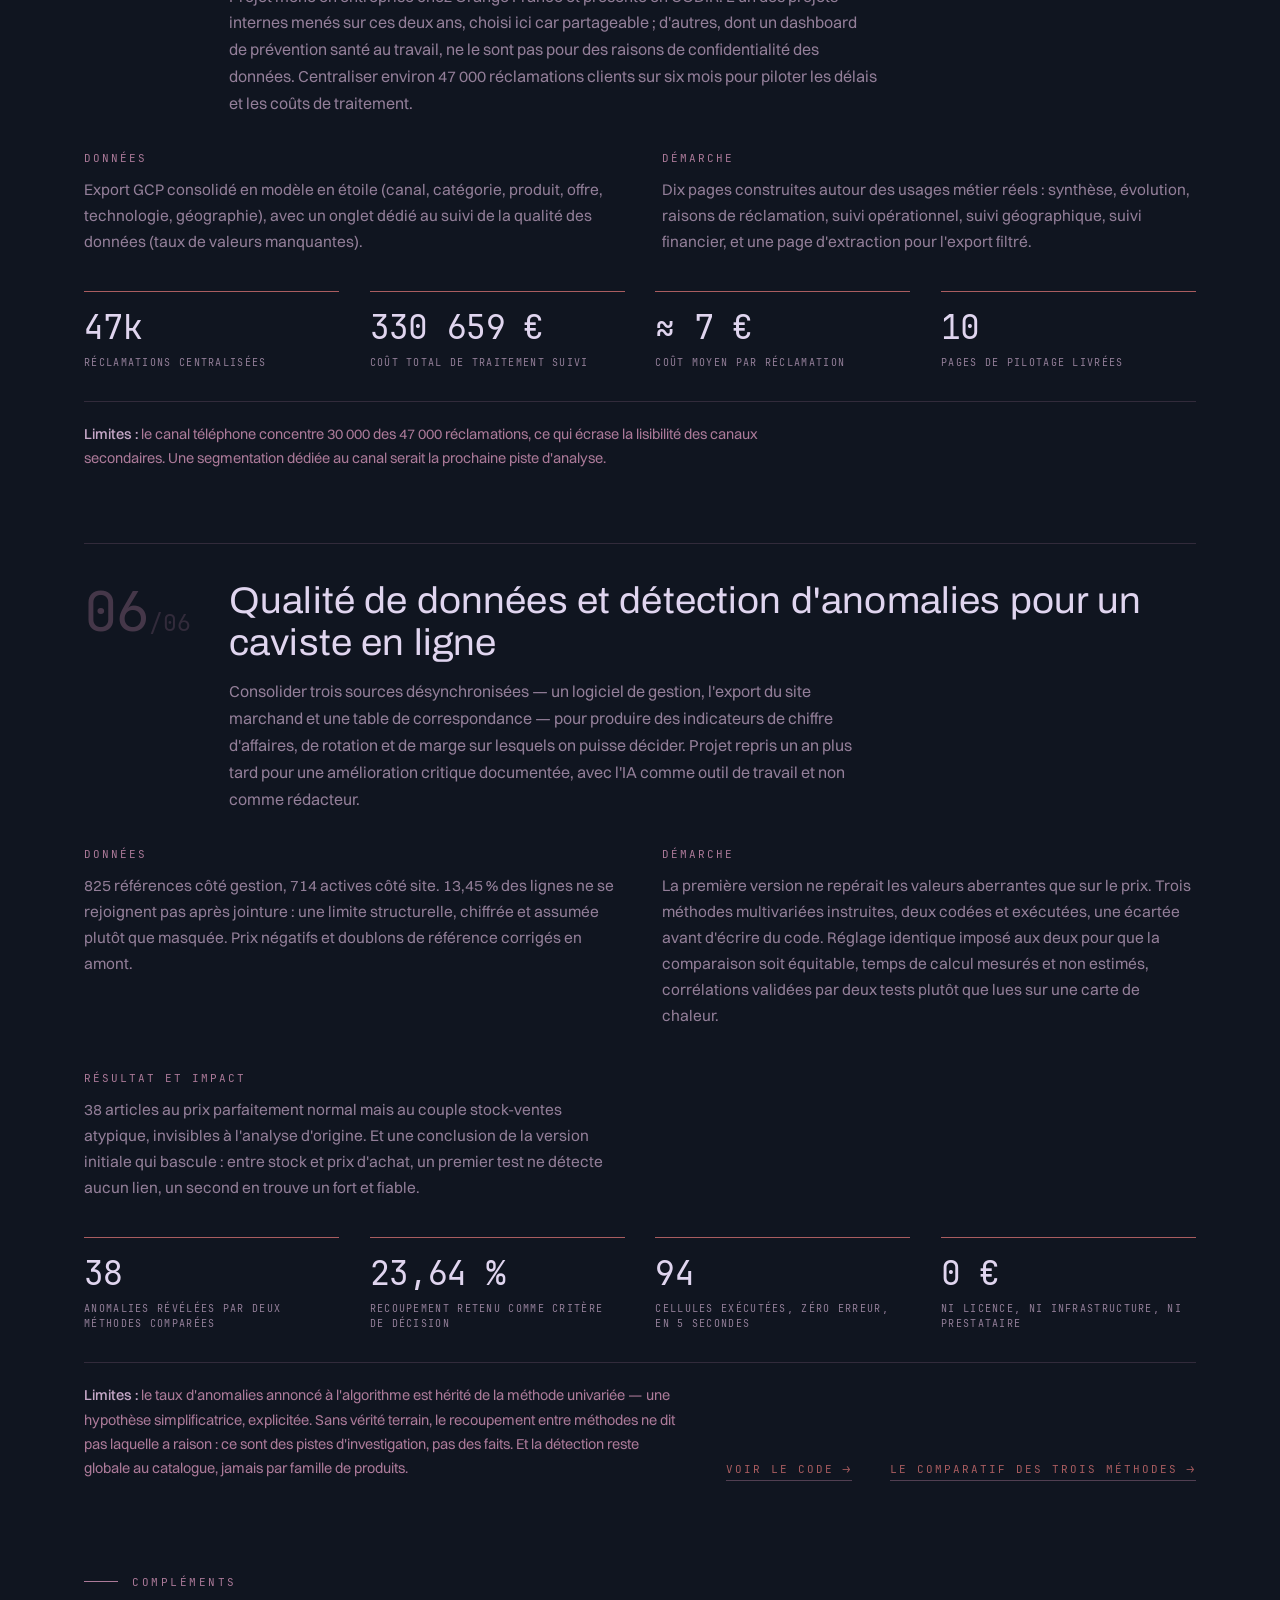
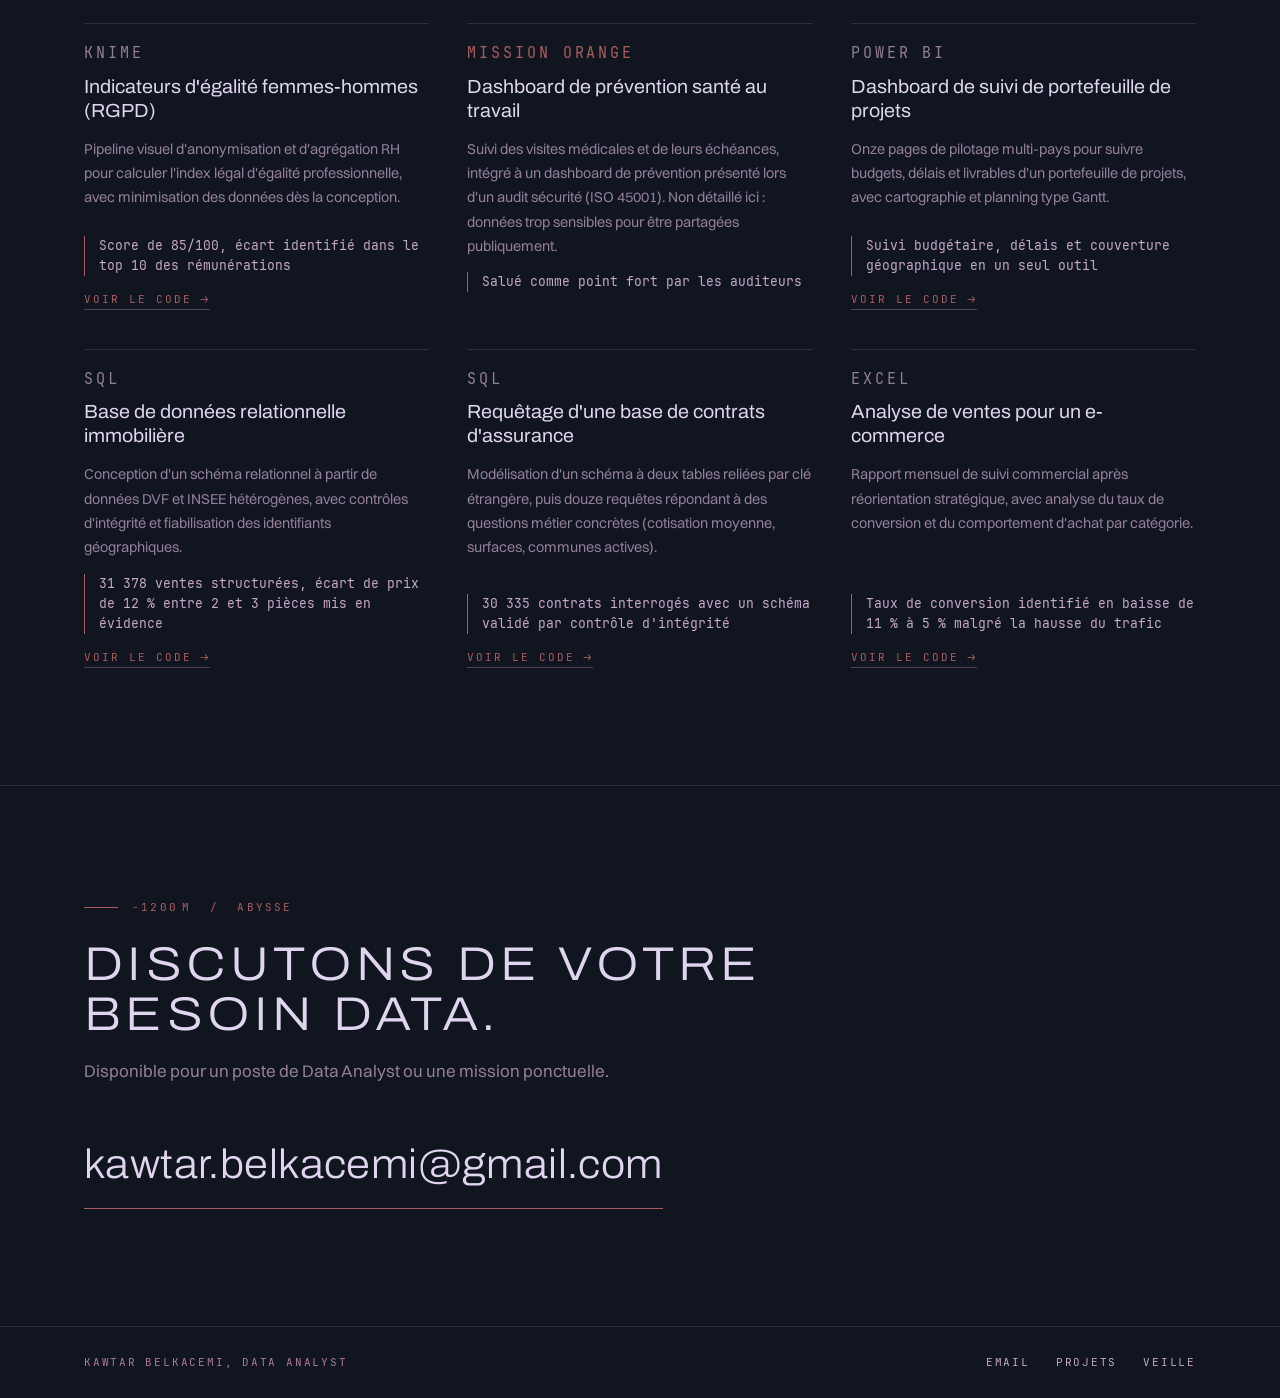
==== commit 7633eec5: "La trame des fiches reprend le vocabulaire attendu : besoin metier, impact L'attendu de la Mission 2" ====
--- a/index.html
+++ b/index.html
@@ -76,7 +76,7 @@
           <p>Je me suis formée au métier de Data Analyst chez OpenClassrooms, tout en travaillant deux ans comme data analyst chez Orange France, où j'ai contribué à de nombreux projets internes de pilotage par la donnée. Deux d'entre eux sont mis en avant ici : un dashboard de réclamations clients présenté en CODIR, et un dashboard de prévention santé au travail intégrant le suivi des visites médicales, salué comme un point fort par les auditeurs lors d'un audit sécurité (ISO 45001). Ce second projet ne figure pas en détail dans ce portfolio car il repose sur des données trop sensibles pour être partagées publiquement.</p>
           <p>J'aime particulièrement les projets où la donnée doit trancher un débat métier : un modèle est-il fiable, un écart est-il significatif ou anecdotique, quel marché prioriser. Mon approche reste rigoureuse sur la méthode (tests statistiques, validation croisée, contrôle qualité) sans perdre de vue que le livrable final s'adresse à des interlocuteurs non techniques.</p>
           <p>La formation m'a aussi donné l'occasion de sortir du triptyque nettoyage, requêtage, restitution en Power BI qui structure le quotidien en entreprise, en abordant le machine learning. Cette ouverture, soulignée par le jury lors de ma soutenance sur la détection de faux billets comme une vraie affinité pour le sujet, m'a donné envie d'aller plus loin dans cette direction : montrer, y compris devant un CODIR, qu'il existe d'autres façons de traiter la donnée qu'un dashboard.</p>
-          <p>Ce portfolio réunit douze projets hiérarchisés par ce qu'ils démontrent, pas par leur ordre chronologique. Les six fiches détaillées suivent la même trame : contexte, données, démarche, résultats, limites.</p>
+          <p>Ce portfolio réunit douze projets hiérarchisés par ce qu'ils démontrent, pas par leur ordre chronologique. Les six fiches détaillées suivent la même trame : contexte et besoin métier, données, démarche, résultats et impact, limites.</p>
         </div>
         <div class="about-aside reveal">
           <h3 class="mono-label">Ce que je sais faire</h3>
@@ -352,7 +352,7 @@
             <p>Tests de normalité pour choisir entre Pearson et Spearman, puis Khi² et Kruskal-Wallis selon le type de variables croisées.</p>
           </div>
           <div class="proof-col">
-            <h4 class="mono-label">Résultat clé</h4>
+            <h4 class="mono-label">Résultat et impact</h4>
             <p>Le lien entre genre et catégorie de livres achetés est statistiquement significatif (p ≈ 2,5×10⁻³⁴) mais son intensité réelle est quasi nulle (V de Cramér = 0,015) : ne pas segmenter le marketing par genre sur ce critère.</p>
           </div>
         </div>
@@ -454,7 +454,7 @@
             <p>La première version ne repérait les valeurs aberrantes que sur le prix. Trois méthodes multivariées instruites, deux codées et exécutées, une écartée avant d'écrire du code. Réglage identique imposé aux deux pour que la comparaison soit équitable, temps de calcul mesurés et non estimés, corrélations validées par deux tests plutôt que lues sur une carte de chaleur.</p>
           </div>
           <div class="proof-col">
-            <h4 class="mono-label">Résultat clé</h4>
+            <h4 class="mono-label">Résultat et impact</h4>
             <p>38 articles au prix parfaitement normal mais au couple stock-ventes atypique, invisibles à l'analyse d'origine. Et une conclusion de la version initiale qui bascule : entre stock et prix d'achat, un premier test ne détecte aucun lien, un second en trouve un fort et fiable.</p>
           </div>
         </div>
